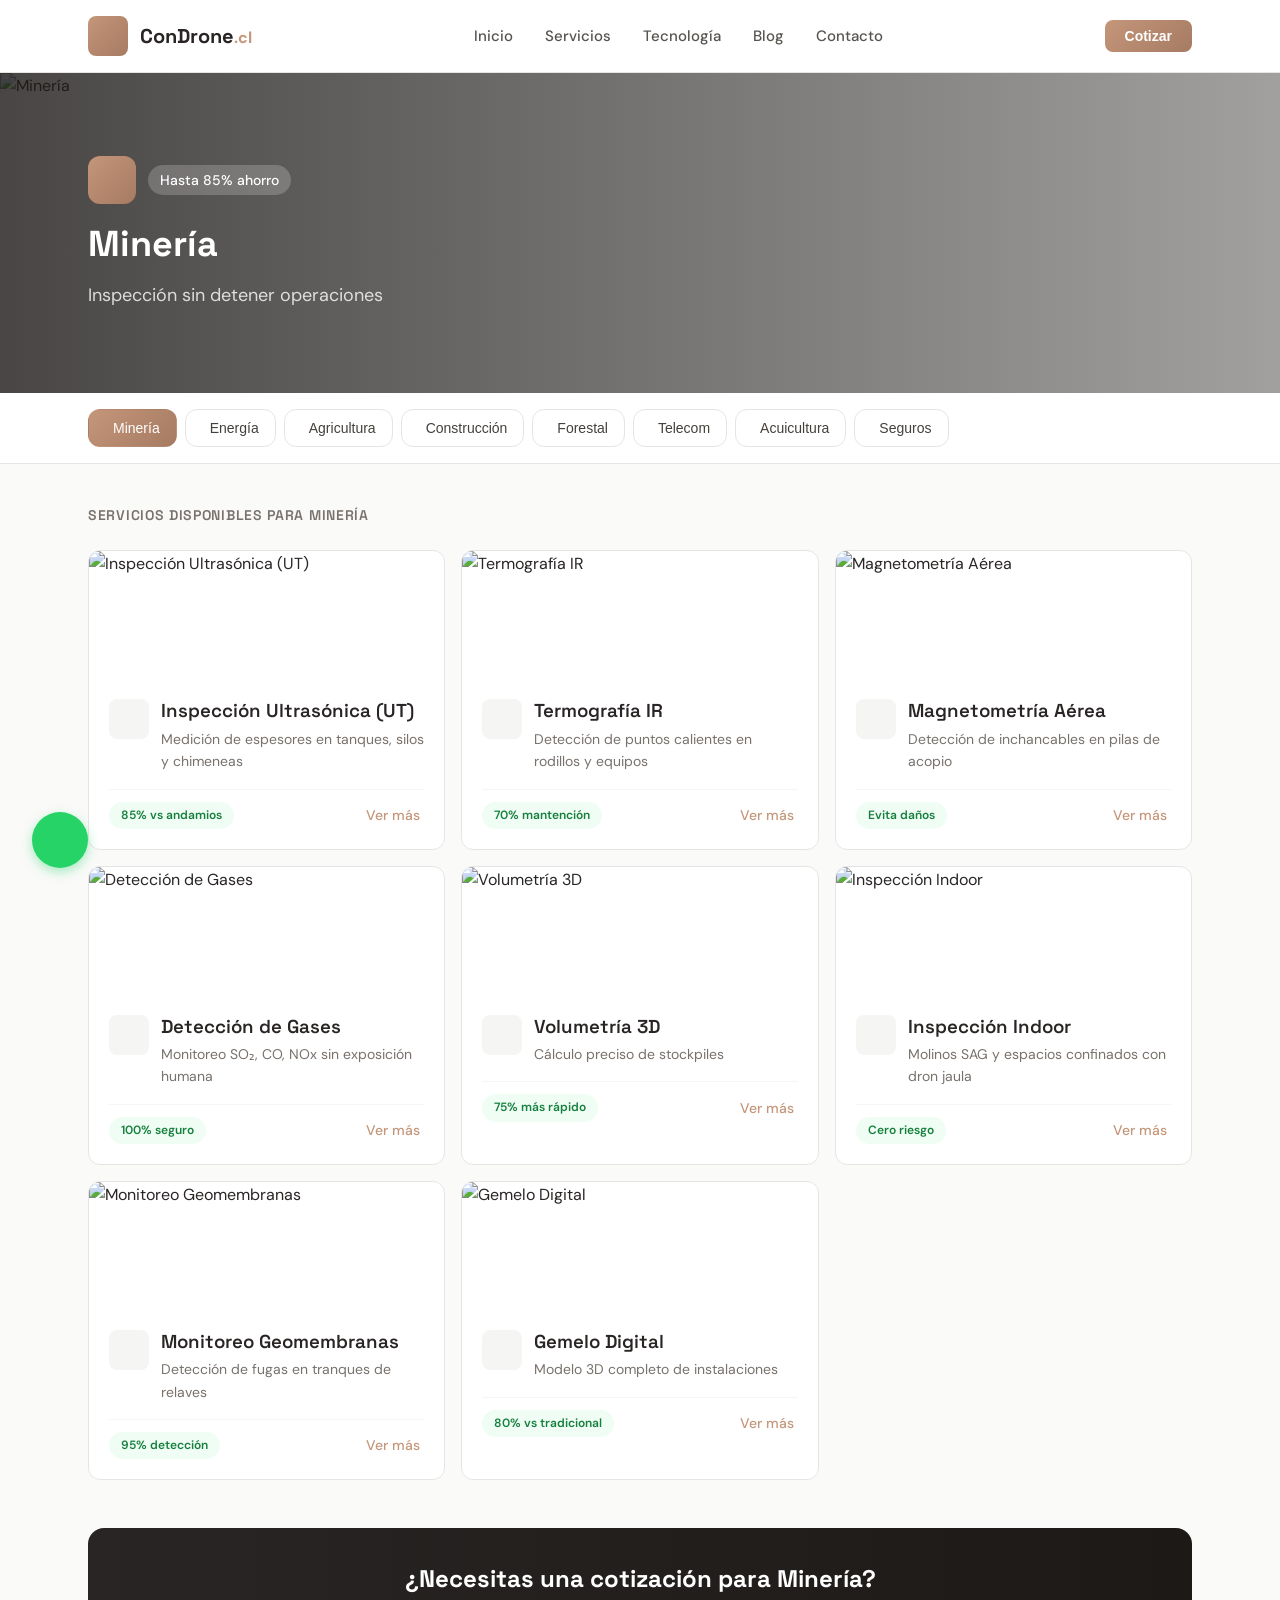
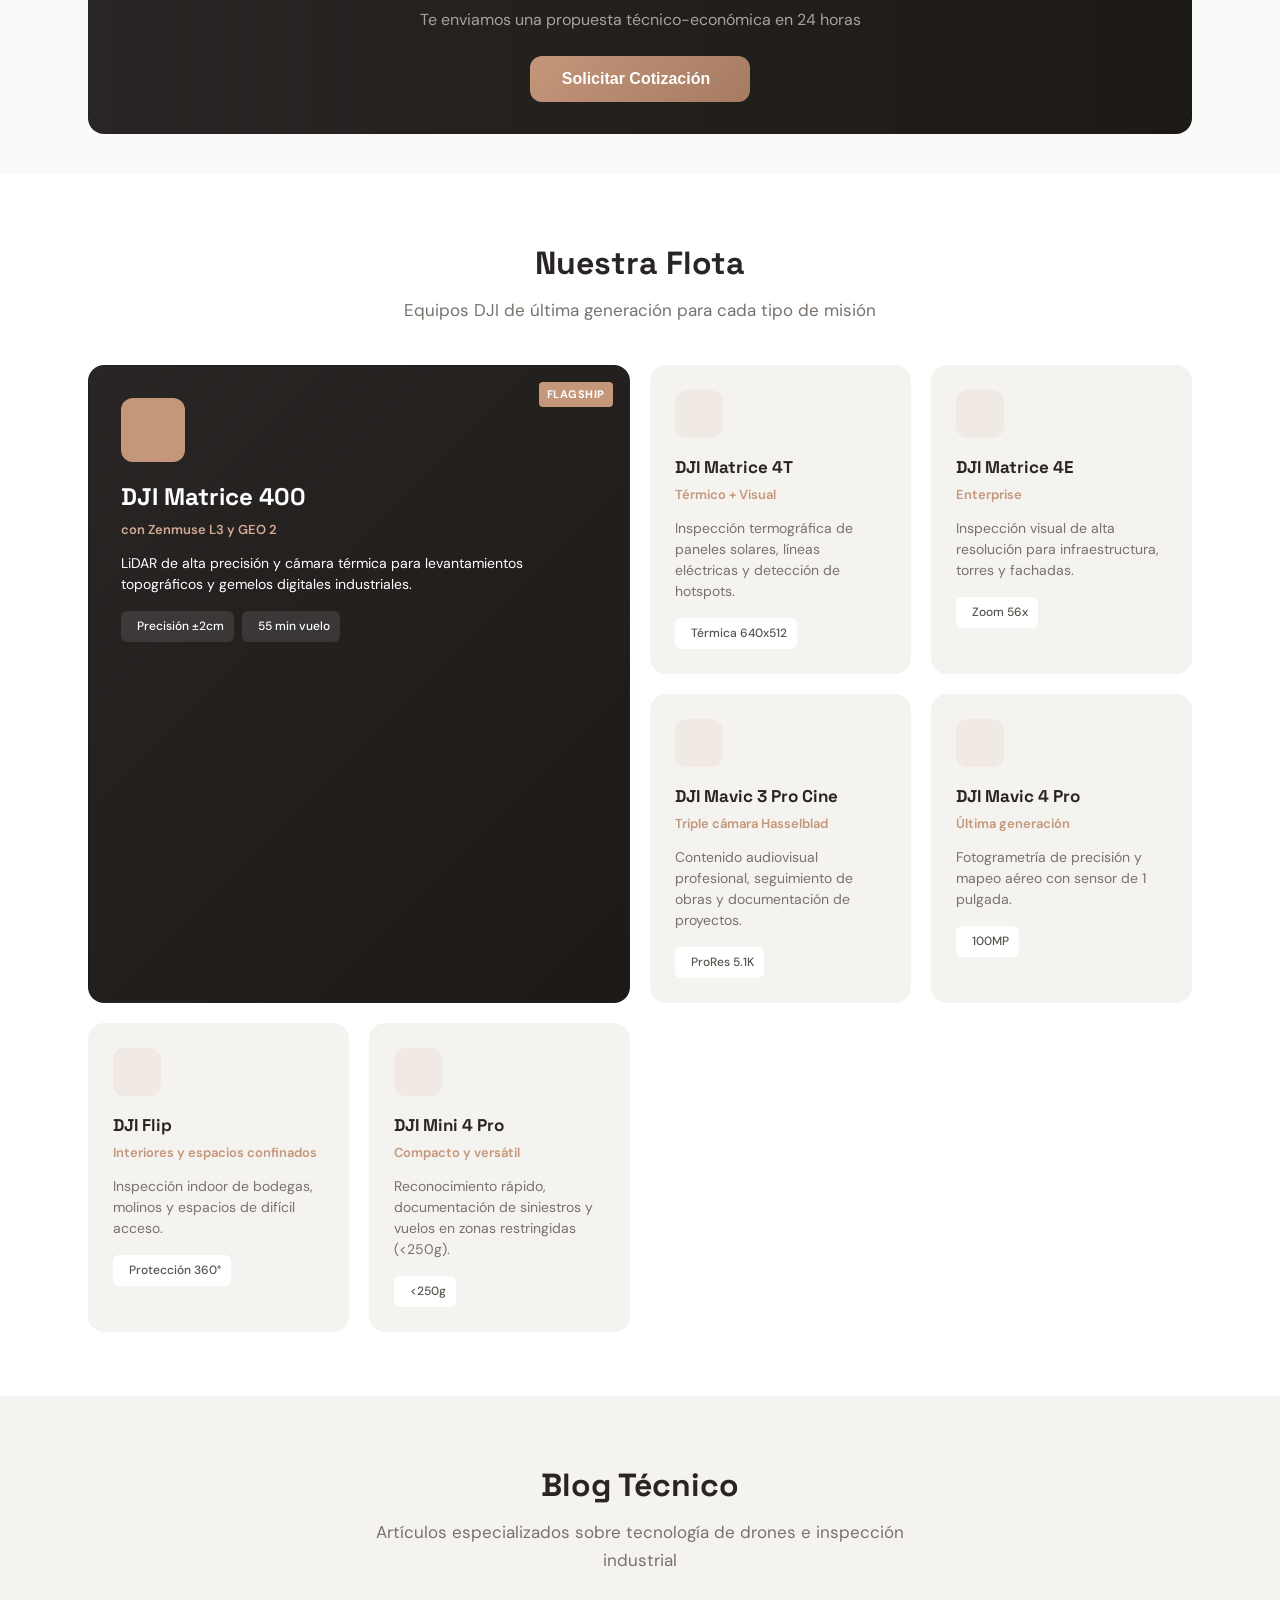
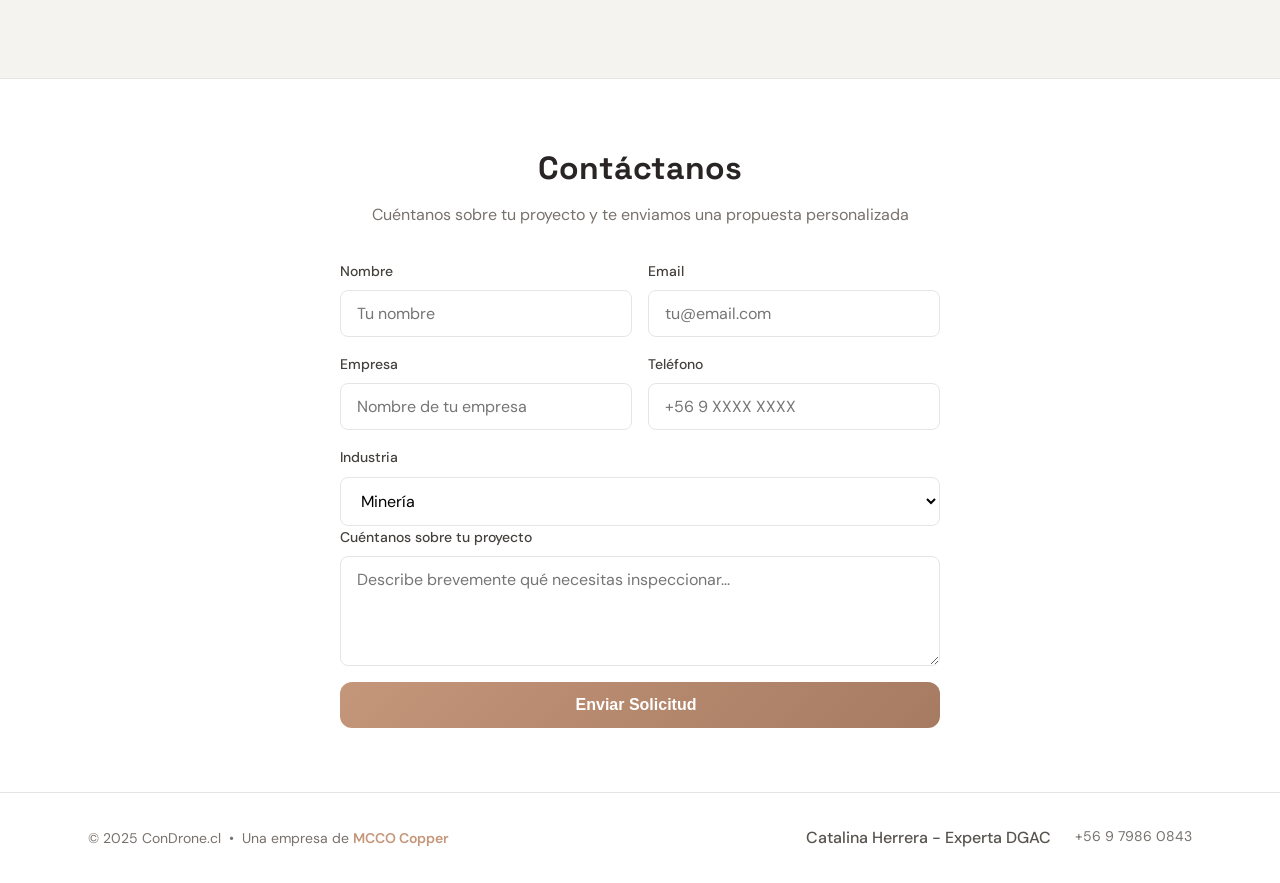
==== index.html @ 0c94d12b "Añadir sección Nuestra Flota y actualizar blogs con tecnologías ConDrone - Nueva sección "Nuestra Fl" ====
<!DOCTYPE html>
<html lang="es">
<head>
    <meta charset="UTF-8">
    <meta name="viewport" content="width=device-width, initial-scale=1.0">
    <title>ConDrone.cl | Servicios de Inspección Aérea con Drones | Chile</title>
    <meta name="description" content="Inspección industrial con drones en Chile. Termografía, LiDAR, ultrasonido y más para minería, energía, agricultura y construcción. MCCO Copper.">
    <meta name="keywords" content="drones industriales Chile, inspección con drones, termografía aérea, LiDAR Chile, inspección minería, ConDrone">
    <meta name="author" content="MCCO Copper - ConDrone.cl">
    
    <!-- Open Graph -->
    <meta property="og:title" content="ConDrone.cl | Inspección Aérea con Drones">
    <meta property="og:description" content="Servicios de inspección industrial con drones en Chile. Termografía, LiDAR, ultrasonido y más.">
    <meta property="og:type" content="website">
    <meta property="og:url" content="https://condrone.cl">
    <meta property="og:locale" content="es_CL">
    
    <!-- Fonts -->
    <link rel="preconnect" href="https://fonts.googleapis.com">
    <link rel="preconnect" href="https://fonts.gstatic.com" crossorigin>
    <link href="https://fonts.googleapis.com/css2?family=DM+Sans:wght@400;500;600;700&family=Space+Grotesk:wght@500;600;700&display=swap" rel="stylesheet">
    
    <!-- Lucide Icons -->
    <script src="https://unpkg.com/lucide@latest"></script>
    
    <link rel="stylesheet" href="styles.css">
</head>
<body>
    <!-- Header -->
    <header class="header">
        <div class="container header-content">
            <div class="logo">
                <div class="logo-icon">
                    <i data-lucide="plane" class="logo-plane"></i>
                </div>
                <div class="logo-text">
                    <span class="logo-name">ConDrone</span><span class="logo-domain">.cl</span>
                </div>
            </div>
            <nav class="nav-desktop" id="navDesktop">
                <a href="#hero" class="nav-link">Inicio</a>
                <a href="#services" class="nav-link">Servicios</a>
                <a href="#tecnologia" class="nav-link">Tecnología</a>
                <a href="#blog" class="nav-link">Blog</a>
                <a href="#contact" class="nav-link">Contacto</a>
            </nav>
            <button class="btn-primary" onclick="scrollToContact()">Cotizar</button>
            <button class="menu-toggle" id="menuToggle" aria-label="Menú">
                <i data-lucide="menu" id="menuIcon"></i>
            </button>
        </div>
        <!-- Mobile Navigation -->
        <nav class="nav-mobile" id="navMobile">
            <a href="#hero" class="nav-link-mobile" onclick="closeMobileMenu()">Inicio</a>
            <a href="#services" class="nav-link-mobile" onclick="closeMobileMenu()">Servicios</a>
            <a href="#tecnologia" class="nav-link-mobile" onclick="closeMobileMenu()">Tecnología</a>
            <a href="#blog" class="nav-link-mobile" onclick="closeMobileMenu()">Blog</a>
            <a href="#contact" class="nav-link-mobile" onclick="closeMobileMenu()">Contacto</a>
        </nav>
    </header>

    <!-- Hero Section -->
    <section class="hero" id="hero">
        <img src="https://images.unsplash.com/photo-1578496479763-c21c718af028?w=800&q=80" alt="Industria" class="hero-image" id="heroImage">
        <div class="hero-overlay"></div>
        <div class="container hero-content">
            <div class="hero-badge-container">
                <div class="hero-icon" id="heroIcon">
                    <i data-lucide="factory"></i>
                </div>
                <span class="hero-savings" id="heroSavings">Hasta 85% ahorro</span>
            </div>
            <h1 class="hero-title font-display" id="heroTitle">Minería</h1>
            <p class="hero-tagline" id="heroTagline">Inspección sin detener operaciones</p>
        </div>
    </section>

    <!-- Industry Selector -->
    <section class="industry-selector">
        <div class="container">
            <div class="industry-buttons" id="industryButtons">
                <!-- Industries will be rendered by JavaScript -->
            </div>
        </div>
    </section>

    <!-- Services Grid -->
    <section class="services-section" id="services">
        <div class="container">
            <h2 class="services-title font-display" id="servicesTitle">
                Servicios disponibles para Minería
            </h2>
            
            <div class="services-grid" id="servicesGrid">
                <!-- Services will be rendered by JavaScript -->
            </div>

            <!-- CTA -->
            <div class="cta-box" id="ctaBox">
                <h3 class="cta-title font-display">
                    ¿Necesitas una cotización para <span id="ctaIndustry">Minería</span>?
                </h3>
                <p class="cta-description">
                    Te enviamos una propuesta técnico-económica en 24 horas
                </p>
                <button class="btn-primary btn-large" onclick="scrollToContact()">
                    Solicitar Cotización <i data-lucide="arrow-right"></i>
                </button>
            </div>
        </div>
    </section>

    <!-- Technology Fleet Section -->
    <section class="tech-section" id="tecnologia">
        <div class="container">
            <div class="section-header">
                <h2 class="section-title font-display">Nuestra Flota</h2>
                <p class="section-subtitle">Equipos DJI de última generación para cada tipo de misión</p>
            </div>
            <div class="tech-grid">
                <!-- Matrice 400 -->
                <div class="tech-card tech-card-featured">
                    <div class="tech-card-badge">Flagship</div>
                    <div class="tech-card-icon">
                        <i data-lucide="radar"></i>
                    </div>
                    <h3 class="tech-card-title font-display">DJI Matrice 400</h3>
                    <p class="tech-card-subtitle">con Zenmuse L3 y GEO 2</p>
                    <p class="tech-card-desc">LiDAR de alta precisión y cámara térmica para levantamientos topográficos y gemelos digitales industriales.</p>
                    <div class="tech-card-specs">
                        <span><i data-lucide="target"></i> Precisión ±2cm</span>
                        <span><i data-lucide="clock"></i> 55 min vuelo</span>
                    </div>
                </div>

                <!-- Matrice 4T -->
                <div class="tech-card">
                    <div class="tech-card-icon">
                        <i data-lucide="thermometer"></i>
                    </div>
                    <h3 class="tech-card-title font-display">DJI Matrice 4T</h3>
                    <p class="tech-card-subtitle">Térmico + Visual</p>
                    <p class="tech-card-desc">Inspección termográfica de paneles solares, líneas eléctricas y detección de hotspots.</p>
                    <div class="tech-card-specs">
                        <span><i data-lucide="flame"></i> Térmica 640x512</span>
                    </div>
                </div>

                <!-- Matrice 4E -->
                <div class="tech-card">
                    <div class="tech-card-icon">
                        <i data-lucide="scan"></i>
                    </div>
                    <h3 class="tech-card-title font-display">DJI Matrice 4E</h3>
                    <p class="tech-card-subtitle">Enterprise</p>
                    <p class="tech-card-desc">Inspección visual de alta resolución para infraestructura, torres y fachadas.</p>
                    <div class="tech-card-specs">
                        <span><i data-lucide="zoom-in"></i> Zoom 56x</span>
                    </div>
                </div>

                <!-- Mavic 3 Pro Cine -->
                <div class="tech-card">
                    <div class="tech-card-icon">
                        <i data-lucide="video"></i>
                    </div>
                    <h3 class="tech-card-title font-display">DJI Mavic 3 Pro Cine</h3>
                    <p class="tech-card-subtitle">Triple cámara Hasselblad</p>
                    <p class="tech-card-desc">Contenido audiovisual profesional, seguimiento de obras y documentación de proyectos.</p>
                    <div class="tech-card-specs">
                        <span><i data-lucide="film"></i> ProRes 5.1K</span>
                    </div>
                </div>

                <!-- Mavic 4 Pro -->
                <div class="tech-card">
                    <div class="tech-card-icon">
                        <i data-lucide="camera"></i>
                    </div>
                    <h3 class="tech-card-title font-display">DJI Mavic 4 Pro</h3>
                    <p class="tech-card-subtitle">Última generación</p>
                    <p class="tech-card-desc">Fotogrametría de precisión y mapeo aéreo con sensor de 1 pulgada.</p>
                    <div class="tech-card-specs">
                        <span><i data-lucide="image"></i> 100MP</span>
                    </div>
                </div>

                <!-- DJI Flip -->
                <div class="tech-card">
                    <div class="tech-card-icon">
                        <i data-lucide="box"></i>
                    </div>
                    <h3 class="tech-card-title font-display">DJI Flip</h3>
                    <p class="tech-card-subtitle">Interiores y espacios confinados</p>
                    <p class="tech-card-desc">Inspección indoor de bodegas, molinos y espacios de difícil acceso.</p>
                    <div class="tech-card-specs">
                        <span><i data-lucide="shield"></i> Protección 360°</span>
                    </div>
                </div>

                <!-- Mini 4 Pro -->
                <div class="tech-card">
                    <div class="tech-card-icon">
                        <i data-lucide="feather"></i>
                    </div>
                    <h3 class="tech-card-title font-display">DJI Mini 4 Pro</h3>
                    <p class="tech-card-subtitle">Compacto y versátil</p>
                    <p class="tech-card-desc">Reconocimiento rápido, documentación de siniestros y vuelos en zonas restringidas (&lt;250g).</p>
                    <div class="tech-card-specs">
                        <span><i data-lucide="wind"></i> &lt;250g</span>
                    </div>
                </div>
            </div>
        </div>
    </section>

    <!-- Blog Section -->
    <section class="blog-section" id="blog">
        <div class="container">
            <div class="section-header">
                <h2 class="section-title font-display">Blog Técnico</h2>
                <p class="section-subtitle">Artículos especializados sobre tecnología de drones e inspección industrial</p>
            </div>
            <div class="blog-grid" id="blogGrid">
                <!-- Blog posts will be rendered by JavaScript -->
            </div>
        </div>
    </section>

    <!-- Contact Section -->
    <section class="contact-section" id="contact">
        <div class="container">
            <h2 class="contact-title font-display">Contáctanos</h2>
            <p class="contact-description">Cuéntanos sobre tu proyecto y te enviamos una propuesta personalizada</p>
            
            <form class="contact-form" id="contactForm">
                <div class="form-row">
                    <div class="form-group">
                        <label for="name">Nombre</label>
                        <input type="text" id="name" name="name" required placeholder="Tu nombre">
                    </div>
                    <div class="form-group">
                        <label for="email">Email</label>
                        <input type="email" id="email" name="email" required placeholder="tu@email.com">
                    </div>
                </div>
                <div class="form-row">
                    <div class="form-group">
                        <label for="company">Empresa</label>
                        <input type="text" id="company" name="company" placeholder="Nombre de tu empresa">
                    </div>
                    <div class="form-group">
                        <label for="phone">Teléfono</label>
                        <input type="tel" id="phone" name="phone" placeholder="+56 9 XXXX XXXX">
                    </div>
                </div>
                <div class="form-group full-width">
                    <label for="industry">Industria</label>
                    <select id="industry" name="industry">
                        <option value="">Selecciona una industria</option>
                        <option value="mineria">Minería</option>
                        <option value="energia">Energía</option>
                        <option value="agricultura">Agricultura</option>
                        <option value="construccion">Construcción</option>
                        <option value="forestal">Forestal</option>
                        <option value="telecom">Telecom</option>
                        <option value="acuicultura">Acuicultura</option>
                        <option value="seguros">Seguros</option>
                    </select>
                </div>
                <div class="form-group full-width">
                    <label for="message">Cuéntanos sobre tu proyecto</label>
                    <textarea id="message" name="message" rows="4" placeholder="Describe brevemente qué necesitas inspeccionar..."></textarea>
                </div>
                <button type="submit" class="btn-primary btn-large btn-full">
                    Enviar Solicitud <i data-lucide="send"></i>
                </button>
            </form>
        </div>
    </section>

    <!-- Footer -->
    <footer class="footer">
        <div class="container footer-content">
            <div class="footer-left">
                <span>© 2025 ConDrone.cl</span>
                <span class="footer-separator">•</span>
                <span>Una empresa de <span class="text-salmon font-semibold">MCCO Copper</span></span>
            </div>
            <div class="footer-right">
                <span class="footer-contact-name">Catalina Herrera - Experta DGAC</span>
                <a href="https://wa.me/56979860843">+56 9 7986 0843</a>
            </div>
        </div>
    </footer>

    <!-- Service Detail Modal -->
    <div class="modal-overlay" id="serviceModal">
        <div class="modal-content">
            <div class="modal-header">
                <img src="" alt="" class="modal-image" id="modalImage">
                <div class="modal-gradient"></div>
                <button class="modal-close" onclick="closeModal()">
                    <i data-lucide="x"></i>
                </button>
                <div class="modal-header-content">
                    <div class="modal-header-icon" id="modalIcon">
                        <i data-lucide="radio"></i>
                    </div>
                    <div class="modal-header-text">
                        <h3 class="modal-title font-display" id="modalTitle">Servicio</h3>
                        <p class="modal-description" id="modalDesc">Descripción</p>
                    </div>
                </div>
            </div>
            
            <div class="modal-body">
                <!-- Sensor -->
                <div class="sensor-box">
                    <div class="sensor-icon">
                        <i data-lucide="cpu"></i>
                    </div>
                    <div class="sensor-info">
                        <p class="sensor-label">Tecnología utilizada</p>
                        <p class="sensor-value" id="modalSensor">Sensor info</p>
                    </div>
                </div>

                <!-- Cases -->
                <div class="modal-section">
                    <h4 class="modal-section-title font-display">Casos de uso</h4>
                    <div class="cases-grid" id="modalCases">
                        <!-- Cases will be rendered by JavaScript -->
                    </div>
                </div>

                <!-- Benefits -->
                <div class="modal-section">
                    <h4 class="modal-section-title font-display">Beneficios</h4>
                    <div class="benefits-list" id="modalBenefits">
                        <!-- Benefits will be rendered by JavaScript -->
                    </div>
                </div>

                <!-- Savings -->
                <div class="savings-box">
                    <div class="savings-icon">
                        <i data-lucide="trending-up"></i>
                    </div>
                    <div class="savings-info">
                        <p class="savings-label">Ahorro estimado</p>
                        <p class="savings-value" id="modalSavingsDetail">Savings detail</p>
                    </div>
                </div>

                <!-- CTA -->
                <button class="btn-primary btn-full btn-large" onclick="closeModal(); scrollToContact();">
                    Cotizar este servicio <i data-lucide="arrow-right"></i>
                </button>
            </div>
        </div>
    </div>

    <!-- Scroll to Top Button -->
    <button class="scroll-top" id="scrollTop" aria-label="Volver arriba">
        <i data-lucide="chevron-up"></i>
    </button>

    <!-- WhatsApp Float Button -->
    <a href="https://wa.me/56979860843?text=Hola,%20necesito%20información%20sobre%20servicios%20de%20drones" class="whatsapp-float" target="_blank" aria-label="Contactar por WhatsApp">
        <i data-lucide="message-circle"></i>
        <span class="whatsapp-tooltip">¿Necesitas ayuda?</span>
    </a>

    <!-- Loading Overlay -->
    <div class="loading-overlay" id="loadingOverlay">
        <div class="loading-spinner"></div>
    </div>

    <script src="app.js"></script>
</body>
</html>
---- styles.css ----
/* ===================================
   ConDrone.cl - Styles
   MCCO Copper Corporate Colors
   =================================== */

:root {
    /* Brand Colors */
    --salmon: #C4967A;
    --salmon-light: #D4AA92;
    --salmon-dark: #A67B62;
    --copper: #B87333;
    --copper-dark: #8B5A2B;
    
    /* Neutral Colors */
    --gray-warm: #8B8680;
    --gray-pale: #F5F3F0;
    --white-pale: #FDFCFB;
    --stone-50: #fafaf9;
    --stone-100: #f5f5f4;
    --stone-200: #e7e5e4;
    --stone-400: #a8a29e;
    --stone-500: #78716c;
    --stone-600: #57534e;
    --stone-700: #44403c;
    --stone-800: #292524;
    --stone-900: #1c1917;
    
    /* Functional Colors */
    --green-50: #f0fdf4;
    --green-100: #dcfce7;
    --green-200: #bbf7d0;
    --green-500: #22c55e;
    --green-600: #16a34a;
    --green-700: #15803d;
    
    /* Shadows */
    --shadow-sm: 0 1px 2px 0 rgb(0 0 0 / 0.05);
    --shadow: 0 1px 3px 0 rgb(0 0 0 / 0.1), 0 1px 2px -1px rgb(0 0 0 / 0.1);
    --shadow-md: 0 4px 6px -1px rgb(0 0 0 / 0.1), 0 2px 4px -2px rgb(0 0 0 / 0.1);
    --shadow-lg: 0 10px 15px -3px rgb(0 0 0 / 0.1), 0 4px 6px -4px rgb(0 0 0 / 0.1);
    --shadow-salmon: 0 12px 24px -8px rgba(196, 150, 122, 0.25);
    
    /* Transitions */
    --transition: all 0.3s ease;
}

/* Reset & Base */
*, *::before, *::after {
    box-sizing: border-box;
    margin: 0;
    padding: 0;
}

html {
    scroll-behavior: smooth;
}

body {
    font-family: 'DM Sans', sans-serif;
    background-color: var(--stone-50);
    color: var(--stone-800);
    line-height: 1.6;
    -webkit-font-smoothing: antialiased;
}

.font-display {
    font-family: 'Space Grotesk', sans-serif;
}

.container {
    max-width: 1152px;
    margin: 0 auto;
    padding: 0 1.5rem;
}

/* ===================================
   Header
   =================================== */
.header {
    background: white;
    border-bottom: 1px solid var(--stone-200);
    position: sticky;
    top: 0;
    z-index: 40;
}

.header-content {
    display: flex;
    align-items: center;
    justify-content: space-between;
    padding: 1rem 1.5rem;
    gap: 1rem;
}

/* Navigation Desktop */
.nav-desktop {
    display: none;
    align-items: center;
    gap: 2rem;
}

@media (min-width: 768px) {
    .nav-desktop {
        display: flex;
    }
}

.nav-link {
    color: var(--stone-600);
    text-decoration: none;
    font-weight: 500;
    font-size: 0.9375rem;
    transition: color 0.2s ease;
    position: relative;
}

.nav-link::after {
    content: '';
    position: absolute;
    bottom: -4px;
    left: 0;
    width: 0;
    height: 2px;
    background: var(--salmon);
    transition: width 0.3s ease;
}

.nav-link:hover {
    color: var(--salmon);
}

.nav-link:hover::after {
    width: 100%;
}

/* Menu Toggle */
.menu-toggle {
    display: flex;
    align-items: center;
    justify-content: center;
    width: 2.5rem;
    height: 2.5rem;
    border: none;
    background: transparent;
    cursor: pointer;
    color: var(--stone-700);
}

.menu-toggle svg {
    width: 1.5rem;
    height: 1.5rem;
}

@media (min-width: 768px) {
    .menu-toggle {
        display: none;
    }
}

/* Mobile Navigation */
.nav-mobile {
    display: none;
    flex-direction: column;
    background: white;
    border-top: 1px solid var(--stone-200);
    padding: 1rem 1.5rem;
}

.nav-mobile.active {
    display: flex;
}

.nav-link-mobile {
    color: var(--stone-700);
    text-decoration: none;
    font-weight: 500;
    padding: 0.75rem 0;
    border-bottom: 1px solid var(--stone-100);
    transition: color 0.2s ease;
}

.nav-link-mobile:last-child {
    border-bottom: none;
}

.nav-link-mobile:hover {
    color: var(--salmon);
}

@media (min-width: 768px) {
    .nav-mobile {
        display: none !important;
    }
}

/* Hide CTA on mobile */
@media (max-width: 767px) {
    .header-content .btn-primary {
        display: none;
    }
}

.logo {
    display: flex;
    align-items: center;
    gap: 0.75rem;
}

.logo-icon {
    width: 2.5rem;
    height: 2.5rem;
    background: linear-gradient(135deg, var(--salmon) 0%, var(--salmon-dark) 100%);
    border-radius: 0.5rem;
    display: flex;
    align-items: center;
    justify-content: center;
}

.logo-plane {
    width: 1.25rem;
    height: 1.25rem;
    color: white;
    transform: rotate(-45deg);
}

.logo-name {
    font-family: 'Space Grotesk', sans-serif;
    font-weight: 700;
    font-size: 1.25rem;
    color: var(--stone-800);
}

.logo-domain {
    color: var(--salmon);
    font-weight: 700;
}

/* ===================================
   Buttons
   =================================== */
.btn-primary {
    background: linear-gradient(135deg, var(--salmon) 0%, var(--salmon-dark) 100%);
    color: white;
    border: none;
    padding: 0.5rem 1.25rem;
    border-radius: 0.5rem;
    font-weight: 600;
    font-size: 0.875rem;
    cursor: pointer;
    transition: var(--transition);
    display: inline-flex;
    align-items: center;
    gap: 0.5rem;
}

.btn-primary:hover {
    background: linear-gradient(135deg, var(--salmon-dark) 0%, var(--copper-dark) 100%);
    transform: translateY(-1px);
}

.btn-primary svg {
    width: 1.25rem;
    height: 1.25rem;
}

.btn-large {
    padding: 0.875rem 2rem;
    font-size: 1rem;
    border-radius: 0.75rem;
}

.btn-full {
    width: 100%;
    justify-content: center;
}

/* ===================================
   Hero Section
   =================================== */
.hero {
    position: relative;
    height: 16rem;
    overflow: hidden;
}

@media (min-width: 768px) {
    .hero {
        height: 20rem;
    }
}

.hero-image {
    position: absolute;
    inset: 0;
    width: 100%;
    height: 100%;
    object-fit: cover;
    transition: all 0.5s ease;
}

.hero-overlay {
    position: absolute;
    inset: 0;
    background: linear-gradient(to right, rgba(28, 25, 23, 0.8), rgba(28, 25, 23, 0.4));
}

.hero-content {
    position: relative;
    height: 100%;
    display: flex;
    flex-direction: column;
    justify-content: center;
}

.hero-badge-container {
    display: flex;
    align-items: center;
    gap: 0.75rem;
    margin-bottom: 0.75rem;
}

.hero-icon {
    width: 3rem;
    height: 3rem;
    background: linear-gradient(135deg, var(--salmon) 0%, var(--salmon-dark) 100%);
    border-radius: 0.75rem;
    display: flex;
    align-items: center;
    justify-content: center;
    color: white;
}

.hero-icon svg {
    width: 1.5rem;
    height: 1.5rem;
}

.hero-savings {
    background: rgba(255, 255, 255, 0.2);
    color: white;
    font-size: 0.875rem;
    font-weight: 500;
    padding: 0.25rem 0.75rem;
    border-radius: 9999px;
    backdrop-filter: blur(8px);
}

.hero-title {
    font-size: 1.875rem;
    font-weight: 700;
    color: white;
    margin-bottom: 0.5rem;
}

@media (min-width: 768px) {
    .hero-title {
        font-size: 2.25rem;
    }
}

.hero-tagline {
    color: rgba(255, 255, 255, 0.8);
    font-size: 1.125rem;
}

/* ===================================
   Industry Selector
   =================================== */
.industry-selector {
    background: white;
    border-bottom: 1px solid var(--stone-200);
    position: sticky;
    top: 4rem;
    z-index: 30;
}

.industry-buttons {
    display: flex;
    gap: 0.5rem;
    overflow-x: auto;
    padding: 1rem 0;
    scrollbar-width: none;
    -ms-overflow-style: none;
}

.industry-buttons::-webkit-scrollbar {
    display: none;
}

.industry-btn {
    display: flex;
    align-items: center;
    gap: 0.5rem;
    padding: 0.625rem 1rem;
    border-radius: 0.75rem;
    font-weight: 500;
    font-size: 0.875rem;
    border: 1px solid var(--stone-200);
    background: transparent;
    color: var(--stone-700);
    cursor: pointer;
    white-space: nowrap;
    flex-shrink: 0;
    transition: var(--transition);
}

.industry-btn:hover {
    background: var(--gray-pale);
}

.industry-btn.active {
    background: linear-gradient(135deg, var(--salmon) 0%, var(--salmon-dark) 100%);
    color: white;
    border-color: transparent;
}

.industry-btn svg {
    width: 1.25rem;
    height: 1.25rem;
}

/* ===================================
   Services Section
   =================================== */
.services-section {
    padding: 2.5rem 0;
}

.services-title {
    font-size: 0.875rem;
    font-weight: 600;
    color: var(--stone-500);
    text-transform: uppercase;
    letter-spacing: 0.05em;
    margin-bottom: 1.5rem;
}

.services-grid {
    display: grid;
    gap: 1rem;
}

@media (min-width: 768px) {
    .services-grid {
        grid-template-columns: repeat(2, 1fr);
    }
}

@media (min-width: 1024px) {
    .services-grid {
        grid-template-columns: repeat(3, 1fr);
    }
}

/* ===================================
   Service Card
   =================================== */
.service-card {
    background: white;
    border-radius: 0.75rem;
    border: 1px solid var(--stone-200);
    overflow: hidden;
    cursor: pointer;
    transition: var(--transition);
}

.service-card:hover {
    transform: translateY(-4px);
    box-shadow: var(--shadow-salmon);
    border-color: var(--salmon);
}

.service-card-image {
    height: 8rem;
    overflow: hidden;
}

.service-card-image img {
    width: 100%;
    height: 100%;
    object-fit: cover;
    transition: transform 0.3s ease;
}

.service-card:hover .service-card-image img {
    transform: scale(1.05);
}

.service-card-content {
    padding: 1.25rem;
}

.service-card-header {
    display: flex;
    align-items: flex-start;
    gap: 0.75rem;
    margin-bottom: 0.5rem;
}

.service-card-icon {
    width: 2.5rem;
    height: 2.5rem;
    background: var(--stone-100);
    border-radius: 0.5rem;
    display: flex;
    align-items: center;
    justify-content: center;
    color: var(--salmon);
    flex-shrink: 0;
}

.service-card-icon svg {
    width: 1.25rem;
    height: 1.25rem;
}

.service-card-title {
    font-weight: 600;
    color: var(--stone-800);
    line-height: 1.3;
}

.service-card-desc {
    color: var(--stone-500);
    font-size: 0.875rem;
    margin-top: 0.25rem;
}

.service-card-footer {
    display: flex;
    align-items: center;
    justify-content: space-between;
    margin-top: 1rem;
    padding-top: 0.75rem;
    border-top: 1px solid var(--stone-100);
}

.service-saving-badge {
    background: var(--green-50);
    color: var(--green-700);
    font-size: 0.75rem;
    font-weight: 600;
    padding: 0.25rem 0.75rem;
    border-radius: 9999px;
}

.service-card-link {
    color: var(--salmon);
    font-size: 0.875rem;
    font-weight: 500;
    display: flex;
    align-items: center;
    gap: 0.25rem;
}

.service-card-link svg {
    width: 1rem;
    height: 1rem;
}

/* ===================================
   CTA Box
   =================================== */
.cta-box {
    margin-top: 3rem;
    background: linear-gradient(to right, var(--stone-800), var(--stone-900));
    border-radius: 1rem;
    padding: 2rem;
    text-align: center;
}

.cta-title {
    font-size: 1.5rem;
    font-weight: 700;
    color: white;
    margin-bottom: 0.5rem;
}

.cta-description {
    color: var(--stone-400);
    margin-bottom: 1.5rem;
}

/* ===================================
   Contact Section
   =================================== */
.contact-section {
    background: white;
    padding: 4rem 0;
    border-top: 1px solid var(--stone-200);
}

.contact-title {
    font-size: 2rem;
    font-weight: 700;
    color: var(--stone-800);
    text-align: center;
    margin-bottom: 0.5rem;
}

.contact-description {
    color: var(--stone-500);
    text-align: center;
    margin-bottom: 2rem;
}

.contact-form {
    max-width: 600px;
    margin: 0 auto;
}

.form-row {
    display: grid;
    gap: 1rem;
    margin-bottom: 1rem;
}

@media (min-width: 640px) {
    .form-row {
        grid-template-columns: repeat(2, 1fr);
    }
}

.form-group {
    display: flex;
    flex-direction: column;
    gap: 0.5rem;
}

.form-group.full-width {
    grid-column: 1 / -1;
}

.form-group label {
    font-weight: 500;
    font-size: 0.875rem;
    color: var(--stone-700);
}

.form-group input,
.form-group select,
.form-group textarea {
    padding: 0.75rem 1rem;
    border: 1px solid var(--stone-200);
    border-radius: 0.5rem;
    font-family: inherit;
    font-size: 1rem;
    transition: var(--transition);
    background: white;
}

.form-group input:focus,
.form-group select:focus,
.form-group textarea:focus {
    outline: none;
    border-color: var(--salmon);
    box-shadow: 0 0 0 3px rgba(196, 150, 122, 0.1);
}

.form-group textarea {
    resize: vertical;
    min-height: 100px;
}

.contact-form .btn-primary {
    margin-top: 1rem;
}

/* ===================================
   Footer
   =================================== */
.footer {
    background: white;
    border-top: 1px solid var(--stone-200);
    padding: 2rem 0;
}

.footer-content {
    display: flex;
    flex-direction: column;
    align-items: center;
    gap: 1rem;
}

@media (min-width: 768px) {
    .footer-content {
        flex-direction: row;
        justify-content: space-between;
    }
}

.footer-left {
    display: flex;
    align-items: center;
    gap: 0.5rem;
    color: var(--stone-500);
    font-size: 0.875rem;
    flex-wrap: wrap;
    justify-content: center;
}

.footer-separator {
    color: var(--stone-300);
}

.footer-right {
    display: flex;
    gap: 1.5rem;
}

.footer-right a {
    color: var(--stone-500);
    font-size: 0.875rem;
    text-decoration: none;
    transition: color 0.2s ease;
}

.footer-right a:hover {
    color: var(--salmon);
}

.text-salmon {
    color: var(--salmon);
}

.font-semibold {
    font-weight: 600;
}

/* ===================================
   Modal
   =================================== */
.modal-overlay {
    position: fixed;
    inset: 0;
    background: rgba(0, 0, 0, 0.6);
    z-index: 50;
    display: flex;
    align-items: center;
    justify-content: center;
    padding: 1rem;
    opacity: 0;
    visibility: hidden;
    transition: opacity 0.2s ease, visibility 0.2s ease;
}

.modal-overlay.active {
    opacity: 1;
    visibility: visible;
}

.modal-content {
    background: white;
    border-radius: 1rem;
    max-width: 42rem;
    width: 100%;
    max-height: 90vh;
    overflow-y: auto;
    transform: translateY(20px);
    transition: transform 0.3s ease;
}

.modal-overlay.active .modal-content {
    transform: translateY(0);
}

.modal-header {
    position: relative;
    height: 12rem;
}

@media (min-width: 768px) {
    .modal-header {
        height: 14rem;
    }
}

.modal-image {
    width: 100%;
    height: 100%;
    object-fit: cover;
}

.modal-gradient {
    position: absolute;
    inset: 0;
    background: linear-gradient(to top, rgba(0, 0, 0, 0.6), transparent);
}

.modal-close {
    position: absolute;
    top: 1rem;
    right: 1rem;
    width: 2.5rem;
    height: 2.5rem;
    background: rgba(255, 255, 255, 0.2);
    backdrop-filter: blur(8px);
    border: none;
    border-radius: 50%;
    display: flex;
    align-items: center;
    justify-content: center;
    color: white;
    cursor: pointer;
    transition: background 0.2s ease;
}

.modal-close:hover {
    background: rgba(255, 255, 255, 0.3);
}

.modal-close svg {
    width: 1.25rem;
    height: 1.25rem;
}

.modal-header-content {
    position: absolute;
    bottom: 1rem;
    left: 1.5rem;
    right: 1.5rem;
    display: flex;
    align-items: center;
    gap: 0.75rem;
}

.modal-header-icon {
    width: 3rem;
    height: 3rem;
    background: linear-gradient(135deg, var(--salmon) 0%, var(--salmon-dark) 100%);
    border-radius: 0.75rem;
    display: flex;
    align-items: center;
    justify-content: center;
    color: white;
}

.modal-header-icon svg {
    width: 1.25rem;
    height: 1.25rem;
}

.modal-title {
    font-size: 1.25rem;
    font-weight: 700;
    color: white;
}

.modal-description {
    color: rgba(255, 255, 255, 0.8);
    font-size: 0.875rem;
}

/* Modal Body */
.modal-body {
    padding: 1.5rem;
    display: flex;
    flex-direction: column;
    gap: 1.5rem;
}

.sensor-box {
    background: var(--stone-50);
    border-radius: 0.75rem;
    padding: 1rem;
    display: flex;
    align-items: center;
    gap: 0.75rem;
}

.sensor-icon {
    width: 2.5rem;
    height: 2.5rem;
    background: rgba(196, 150, 122, 0.1);
    border-radius: 0.5rem;
    display: flex;
    align-items: center;
    justify-content: center;
}

.sensor-icon svg {
    width: 1.25rem;
    height: 1.25rem;
    color: var(--salmon);
}

.sensor-label {
    font-size: 0.75rem;
    color: var(--stone-500);
    text-transform: uppercase;
    letter-spacing: 0.05em;
    font-weight: 500;
}

.sensor-value {
    color: var(--stone-800);
    font-weight: 600;
}

.modal-section-title {
    font-weight: 600;
    color: var(--stone-800);
    margin-bottom: 0.75rem;
}

.cases-grid {
    display: grid;
    grid-template-columns: repeat(2, 1fr);
    gap: 0.5rem;
}

.case-item {
    display: flex;
    align-items: center;
    gap: 0.5rem;
    font-size: 0.875rem;
    color: var(--stone-600);
}

.case-dot {
    width: 0.375rem;
    height: 0.375rem;
    background: var(--salmon);
    border-radius: 50%;
    flex-shrink: 0;
}

.benefits-list {
    display: flex;
    flex-direction: column;
    gap: 0.5rem;
}

.benefit-item {
    display: flex;
    align-items: center;
    gap: 0.75rem;
    font-size: 0.875rem;
    color: var(--stone-600);
}

.benefit-item svg {
    width: 1.25rem;
    height: 1.25rem;
    color: var(--green-500);
    flex-shrink: 0;
}

.savings-box {
    background: var(--green-50);
    border: 1px solid var(--green-200);
    border-radius: 0.75rem;
    padding: 1rem;
    display: flex;
    align-items: flex-start;
    gap: 0.75rem;
}

.savings-icon {
    width: 2.5rem;
    height: 2.5rem;
    background: var(--green-100);
    border-radius: 0.5rem;
    display: flex;
    align-items: center;
    justify-content: center;
    flex-shrink: 0;
}

.savings-icon svg {
    width: 1.25rem;
    height: 1.25rem;
    color: var(--green-600);
}

.savings-label {
    font-size: 0.75rem;
    color: var(--green-700);
    text-transform: uppercase;
    letter-spacing: 0.05em;
    font-weight: 500;
    margin-bottom: 0.25rem;
}

.savings-value {
    color: var(--stone-700);
    font-size: 0.875rem;
}

/* ===================================
   Animations
   =================================== */
@keyframes fadeIn {
    from { opacity: 0; }
    to { opacity: 1; }
}

@keyframes slideUp {
    from { 
        opacity: 0; 
        transform: translateY(20px); 
    }
    to { 
        opacity: 1; 
        transform: translateY(0); 
    }
}

/* Scroll animations */
.service-card {
    animation: slideUp 0.5s ease forwards;
    opacity: 0;
}

.service-card:nth-child(1) { animation-delay: 0.1s; }
.service-card:nth-child(2) { animation-delay: 0.15s; }
.service-card:nth-child(3) { animation-delay: 0.2s; }
.service-card:nth-child(4) { animation-delay: 0.25s; }
.service-card:nth-child(5) { animation-delay: 0.3s; }
.service-card:nth-child(6) { animation-delay: 0.35s; }
.service-card:nth-child(7) { animation-delay: 0.4s; }
.service-card:nth-child(8) { animation-delay: 0.45s; }

/* ===================================
   Section Headers
   =================================== */
.section-header {
    text-align: center;
    margin-bottom: 2.5rem;
}

.section-title {
    font-size: 2rem;
    font-weight: 700;
    color: var(--stone-800);
    margin-bottom: 0.5rem;
}

.section-subtitle {
    color: var(--stone-500);
    font-size: 1.0625rem;
    max-width: 600px;
    margin: 0 auto;
}

/* ===================================
   Blog Section
   =================================== */
.blog-section {
    padding: 4rem 0;
    background: var(--gray-pale);
}

.blog-grid {
    display: grid;
    gap: 1.5rem;
}

@media (min-width: 768px) {
    .blog-grid {
        grid-template-columns: repeat(2, 1fr);
    }
}

@media (min-width: 1024px) {
    .blog-grid {
        grid-template-columns: repeat(3, 1fr);
    }
}

.blog-card {
    background: white;
    border-radius: 0.75rem;
    overflow: hidden;
    border: 1px solid var(--stone-200);
    transition: var(--transition);
    cursor: pointer;
    display: flex;
    flex-direction: column;
}

.blog-card:hover {
    transform: translateY(-4px);
    box-shadow: var(--shadow-salmon);
    border-color: var(--salmon);
}

.blog-card-image {
    height: 10rem;
    overflow: hidden;
    position: relative;
}

.blog-card-image img {
    width: 100%;
    height: 100%;
    object-fit: cover;
    transition: transform 0.3s ease;
}

.blog-card:hover .blog-card-image img {
    transform: scale(1.05);
}

.blog-card-category {
    position: absolute;
    top: 0.75rem;
    left: 0.75rem;
    background: var(--salmon);
    color: white;
    font-size: 0.75rem;
    font-weight: 600;
    padding: 0.25rem 0.75rem;
    border-radius: 9999px;
    text-transform: uppercase;
    letter-spacing: 0.05em;
}

.blog-card-content {
    padding: 1.25rem;
    flex: 1;
    display: flex;
    flex-direction: column;
}

.blog-card-title {
    font-weight: 600;
    color: var(--stone-800);
    line-height: 1.4;
    margin-bottom: 0.5rem;
    font-size: 1.0625rem;
}

.blog-card-excerpt {
    color: var(--stone-500);
    font-size: 0.875rem;
    line-height: 1.6;
    flex: 1;
    display: -webkit-box;
    -webkit-line-clamp: 3;
    -webkit-box-orient: vertical;
    overflow: hidden;
}

.blog-card-footer {
    display: flex;
    align-items: center;
    justify-content: space-between;
    margin-top: 1rem;
    padding-top: 0.75rem;
    border-top: 1px solid var(--stone-100);
}

.blog-card-meta {
    display: flex;
    align-items: center;
    gap: 0.5rem;
    color: var(--stone-400);
    font-size: 0.8125rem;
}

.blog-card-meta svg {
    width: 1rem;
    height: 1rem;
}

.blog-card-link {
    color: var(--salmon);
    font-size: 0.875rem;
    font-weight: 500;
    display: flex;
    align-items: center;
    gap: 0.25rem;
}

.blog-card-link svg {
    width: 1rem;
    height: 1rem;
    transition: transform 0.2s ease;
}

.blog-card:hover .blog-card-link svg {
    transform: translateX(4px);
}

/* ===================================
   Scroll to Top Button
   =================================== */
.scroll-top {
    position: fixed;
    bottom: 2rem;
    right: 2rem;
    width: 3rem;
    height: 3rem;
    background: linear-gradient(135deg, var(--salmon) 0%, var(--salmon-dark) 100%);
    border: none;
    border-radius: 50%;
    color: white;
    cursor: pointer;
    display: flex;
    align-items: center;
    justify-content: center;
    z-index: 45;
    opacity: 0;
    visibility: hidden;
    transform: translateY(20px);
    transition: all 0.3s ease;
    box-shadow: var(--shadow-lg);
}

.scroll-top.visible {
    opacity: 1;
    visibility: visible;
    transform: translateY(0);
}

.scroll-top:hover {
    transform: translateY(-4px);
    box-shadow: var(--shadow-salmon);
}

.scroll-top svg {
    width: 1.5rem;
    height: 1.5rem;
}

/* ===================================
   Loading Overlay
   =================================== */
.loading-overlay {
    position: fixed;
    inset: 0;
    background: white;
    z-index: 100;
    display: flex;
    align-items: center;
    justify-content: center;
    transition: opacity 0.3s ease, visibility 0.3s ease;
}

.loading-overlay.hidden {
    opacity: 0;
    visibility: hidden;
}

.loading-spinner {
    width: 3rem;
    height: 3rem;
    border: 3px solid var(--stone-200);
    border-top-color: var(--salmon);
    border-radius: 50%;
    animation: spin 0.8s linear infinite;
}

@keyframes spin {
    to { transform: rotate(360deg); }
}

/* ===================================
   Enhanced Animations
   =================================== */
@keyframes pulse {
    0%, 100% { opacity: 1; }
    50% { opacity: 0.7; }
}

@keyframes bounce {
    0%, 100% { transform: translateY(0); }
    50% { transform: translateY(-5px); }
}

.hero-savings {
    animation: pulse 2s ease-in-out infinite;
}

/* Smooth transitions for hero image */
.hero-image {
    transition: opacity 0.5s ease, transform 0.5s ease;
}

.hero-image.loading {
    opacity: 0.5;
}

/* Card hover enhancements */
.service-card:hover .service-card-icon {
    background: var(--salmon);
    color: white;
    transform: scale(1.1);
}

.service-card-icon {
    transition: all 0.3s ease;
}

/* Button ripple effect */
.btn-primary {
    position: relative;
    overflow: hidden;
}

.btn-primary::before {
    content: '';
    position: absolute;
    inset: 0;
    background: radial-gradient(circle, rgba(255,255,255,0.3) 0%, transparent 70%);
    transform: scale(0);
    transition: transform 0.5s ease;
}

.btn-primary:active::before {
    transform: scale(2);
}

/* Form validation styles */
.form-group input.error,
.form-group select.error,
.form-group textarea.error {
    border-color: #ef4444;
    box-shadow: 0 0 0 3px rgba(239, 68, 68, 0.1);
}

.form-group input.success,
.form-group select.success,
.form-group textarea.success {
    border-color: var(--green-500);
    box-shadow: 0 0 0 3px rgba(34, 197, 94, 0.1);
}

.form-error {
    color: #ef4444;
    font-size: 0.8125rem;
    margin-top: 0.25rem;
}

/* Toast notification */
.toast {
    position: fixed;
    bottom: 2rem;
    left: 50%;
    transform: translateX(-50%) translateY(100px);
    background: var(--stone-800);
    color: white;
    padding: 1rem 1.5rem;
    border-radius: 0.5rem;
    box-shadow: var(--shadow-lg);
    z-index: 60;
    opacity: 0;
    transition: all 0.3s ease;
}

.toast.visible {
    opacity: 1;
    transform: translateX(-50%) translateY(0);
}

.toast.success {
    background: var(--green-600);
}

.toast.error {
    background: #ef4444;
}

/* Accessibility improvements */
:focus-visible {
    outline: 2px solid var(--salmon);
    outline-offset: 2px;
}

/* ===================================
   Technology Section
   =================================== */
.tech-section {
    padding: 4rem 0;
    background: white;
}

.tech-grid {
    display: grid;
    gap: 1.25rem;
}

@media (min-width: 640px) {
    .tech-grid {
        grid-template-columns: repeat(2, 1fr);
    }
}

@media (min-width: 1024px) {
    .tech-grid {
        grid-template-columns: repeat(4, 1fr);
    }
}

.tech-card {
    background: var(--gray-pale);
    border-radius: 1rem;
    padding: 1.5rem;
    position: relative;
    transition: var(--transition);
    border: 1px solid transparent;
}

.tech-card:hover {
    transform: translateY(-4px);
    box-shadow: var(--shadow-lg);
    border-color: var(--salmon);
}

.tech-card-featured {
    background: linear-gradient(135deg, var(--stone-800) 0%, var(--stone-900) 100%);
    color: white;
    grid-column: span 1;
}

@media (min-width: 640px) {
    .tech-card-featured {
        grid-column: span 2;
    }
}

@media (min-width: 1024px) {
    .tech-card-featured {
        grid-column: span 2;
        grid-row: span 2;
        padding: 2rem;
    }
}

.tech-card-featured .tech-card-desc {
    color: var(--stone-300);
}

.tech-card-featured .tech-card-subtitle {
    color: var(--salmon-light);
}

.tech-card-featured .tech-card-specs span {
    background: rgba(255,255,255,0.1);
    color: white;
}

.tech-card-badge {
    position: absolute;
    top: 1rem;
    right: 1rem;
    background: var(--salmon);
    color: white;
    font-size: 0.6875rem;
    font-weight: 700;
    padding: 0.25rem 0.5rem;
    border-radius: 0.25rem;
    text-transform: uppercase;
    letter-spacing: 0.05em;
}

.tech-card-icon {
    width: 3rem;
    height: 3rem;
    background: rgba(196, 150, 122, 0.1);
    border-radius: 0.75rem;
    display: flex;
    align-items: center;
    justify-content: center;
    color: var(--salmon);
    margin-bottom: 1rem;
}

.tech-card-featured .tech-card-icon {
    width: 4rem;
    height: 4rem;
    background: var(--salmon);
    color: white;
}

.tech-card-icon svg {
    width: 1.5rem;
    height: 1.5rem;
}

.tech-card-featured .tech-card-icon svg {
    width: 2rem;
    height: 2rem;
}

.tech-card-title {
    font-size: 1.0625rem;
    font-weight: 700;
    color: var(--stone-800);
    margin-bottom: 0.25rem;
}

.tech-card-featured .tech-card-title {
    font-size: 1.5rem;
    color: white;
}

.tech-card-subtitle {
    font-size: 0.8125rem;
    color: var(--salmon);
    font-weight: 600;
    margin-bottom: 0.75rem;
}

.tech-card-desc {
    font-size: 0.875rem;
    color: var(--stone-500);
    line-height: 1.5;
    margin-bottom: 1rem;
}

.tech-card-specs {
    display: flex;
    flex-wrap: wrap;
    gap: 0.5rem;
}

.tech-card-specs span {
    display: inline-flex;
    align-items: center;
    gap: 0.375rem;
    font-size: 0.75rem;
    font-weight: 500;
    color: var(--stone-600);
    background: white;
    padding: 0.375rem 0.625rem;
    border-radius: 0.375rem;
}

.tech-card-specs svg {
    width: 0.875rem;
    height: 0.875rem;
    color: var(--salmon);
}

.tech-card-featured .tech-card-specs svg {
    color: var(--salmon-light);
}

/* ===================================
   WhatsApp Float Button
   =================================== */
.whatsapp-float {
    position: fixed;
    bottom: 2rem;
    left: 2rem;
    width: 3.5rem;
    height: 3.5rem;
    background: #25D366;
    border-radius: 50%;
    display: flex;
    align-items: center;
    justify-content: center;
    color: white;
    text-decoration: none;
    z-index: 45;
    box-shadow: 0 4px 12px rgba(37, 211, 102, 0.4);
    transition: all 0.3s ease;
}

.whatsapp-float:hover {
    transform: scale(1.1);
    box-shadow: 0 6px 20px rgba(37, 211, 102, 0.5);
}

.whatsapp-float svg {
    width: 1.75rem;
    height: 1.75rem;
}

.whatsapp-tooltip {
    position: absolute;
    left: 4.5rem;
    background: var(--stone-800);
    color: white;
    padding: 0.5rem 1rem;
    border-radius: 0.5rem;
    font-size: 0.875rem;
    font-weight: 500;
    white-space: nowrap;
    opacity: 0;
    visibility: hidden;
    transform: translateX(-10px);
    transition: all 0.3s ease;
}

.whatsapp-tooltip::before {
    content: '';
    position: absolute;
    left: -6px;
    top: 50%;
    transform: translateY(-50%);
    border: 6px solid transparent;
    border-right-color: var(--stone-800);
}

.whatsapp-float:hover .whatsapp-tooltip {
    opacity: 1;
    visibility: visible;
    transform: translateX(0);
}

/* Footer contact name */
.footer-contact-name {
    color: var(--stone-600);
    font-weight: 500;
}

/* Reduced motion preference */
@media (prefers-reduced-motion: reduce) {
    *, *::before, *::after {
        animation-duration: 0.01ms !important;
        animation-iteration-count: 1 !important;
        transition-duration: 0.01ms !important;
    }

    html {
        scroll-behavior: auto;
    }
}
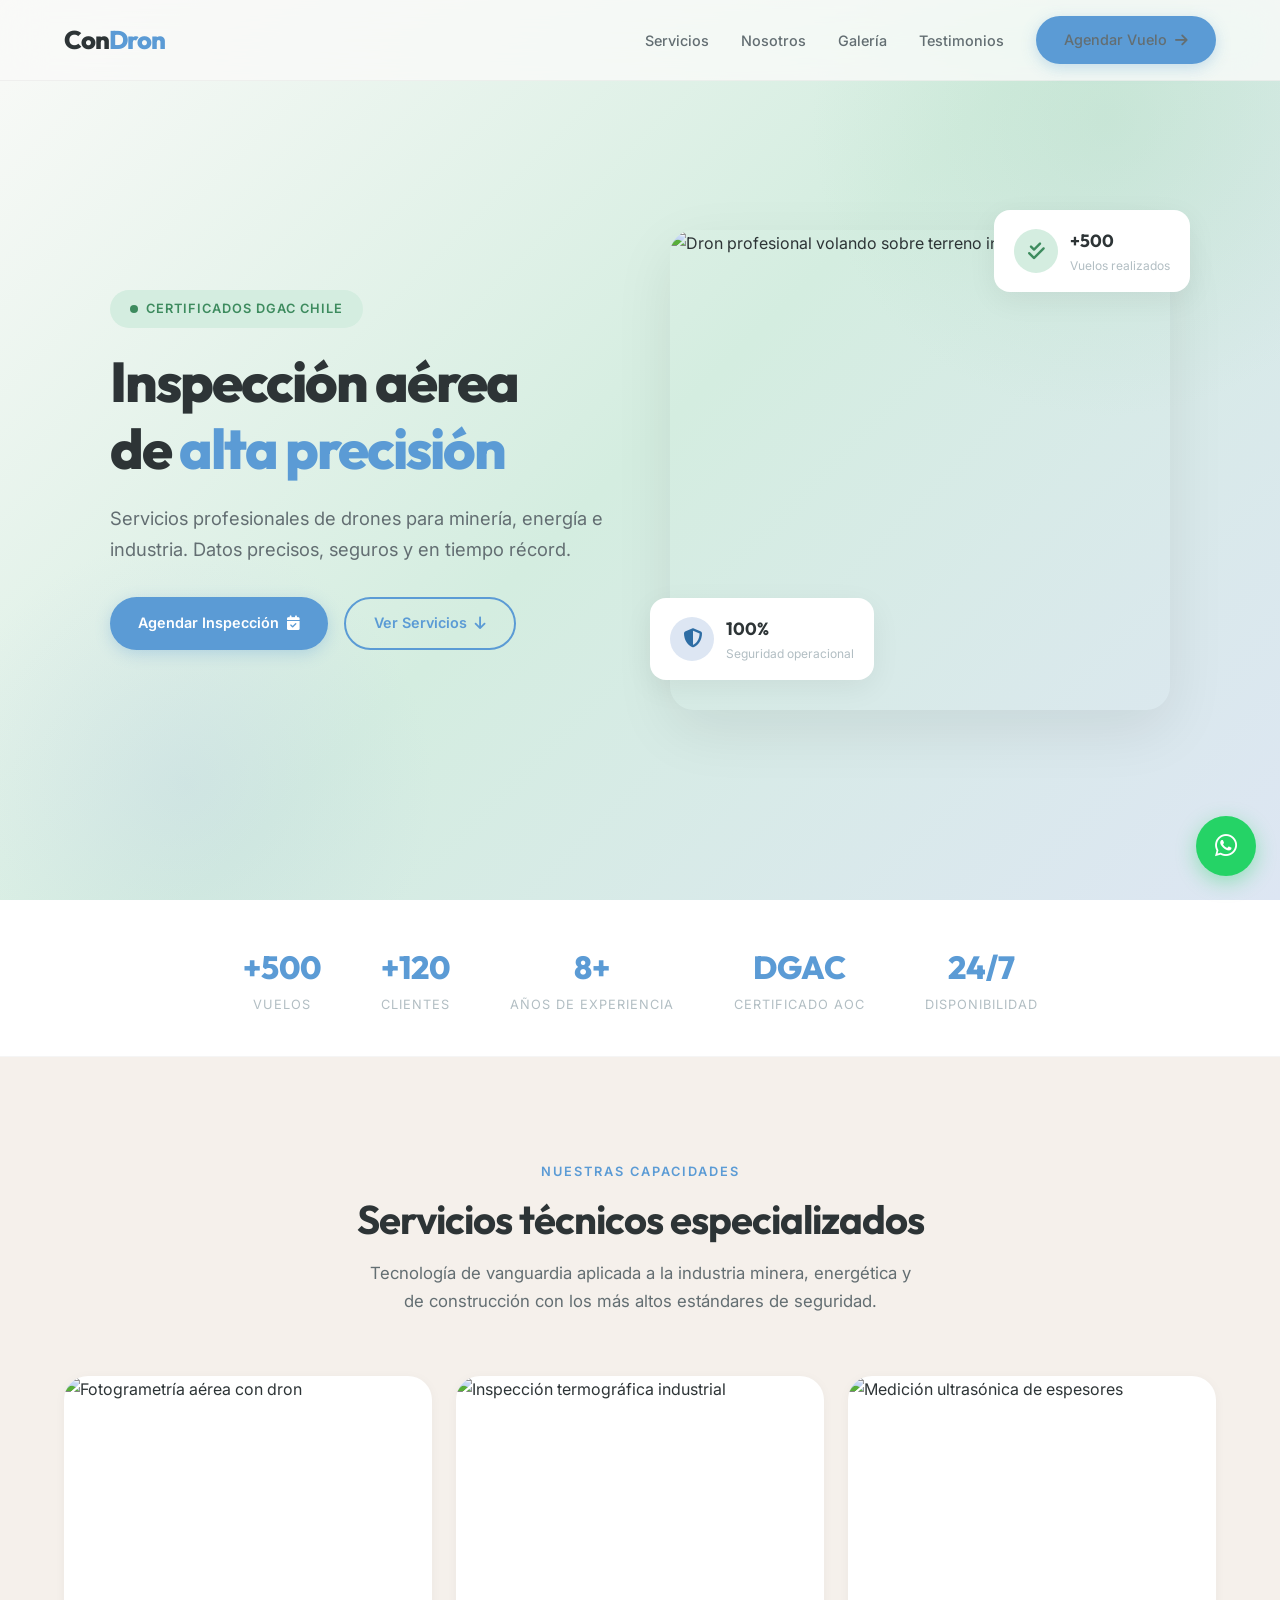
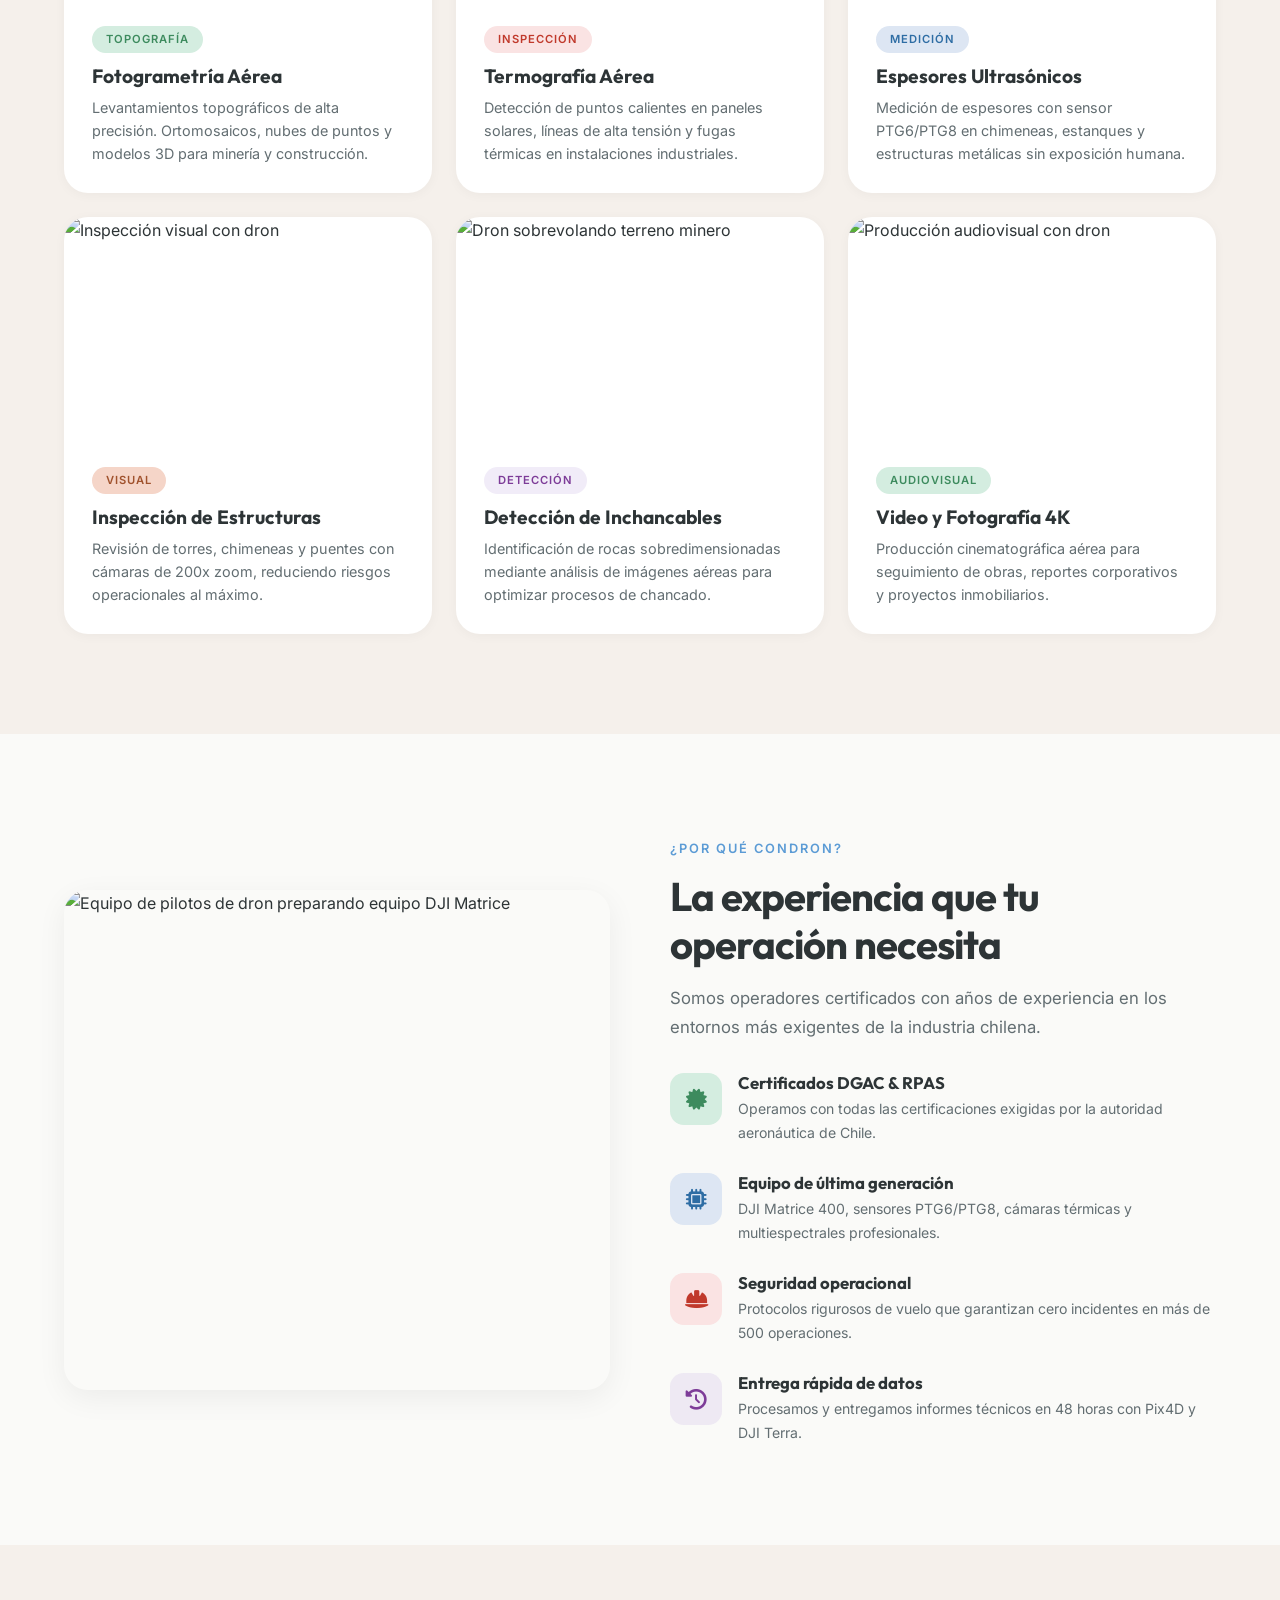
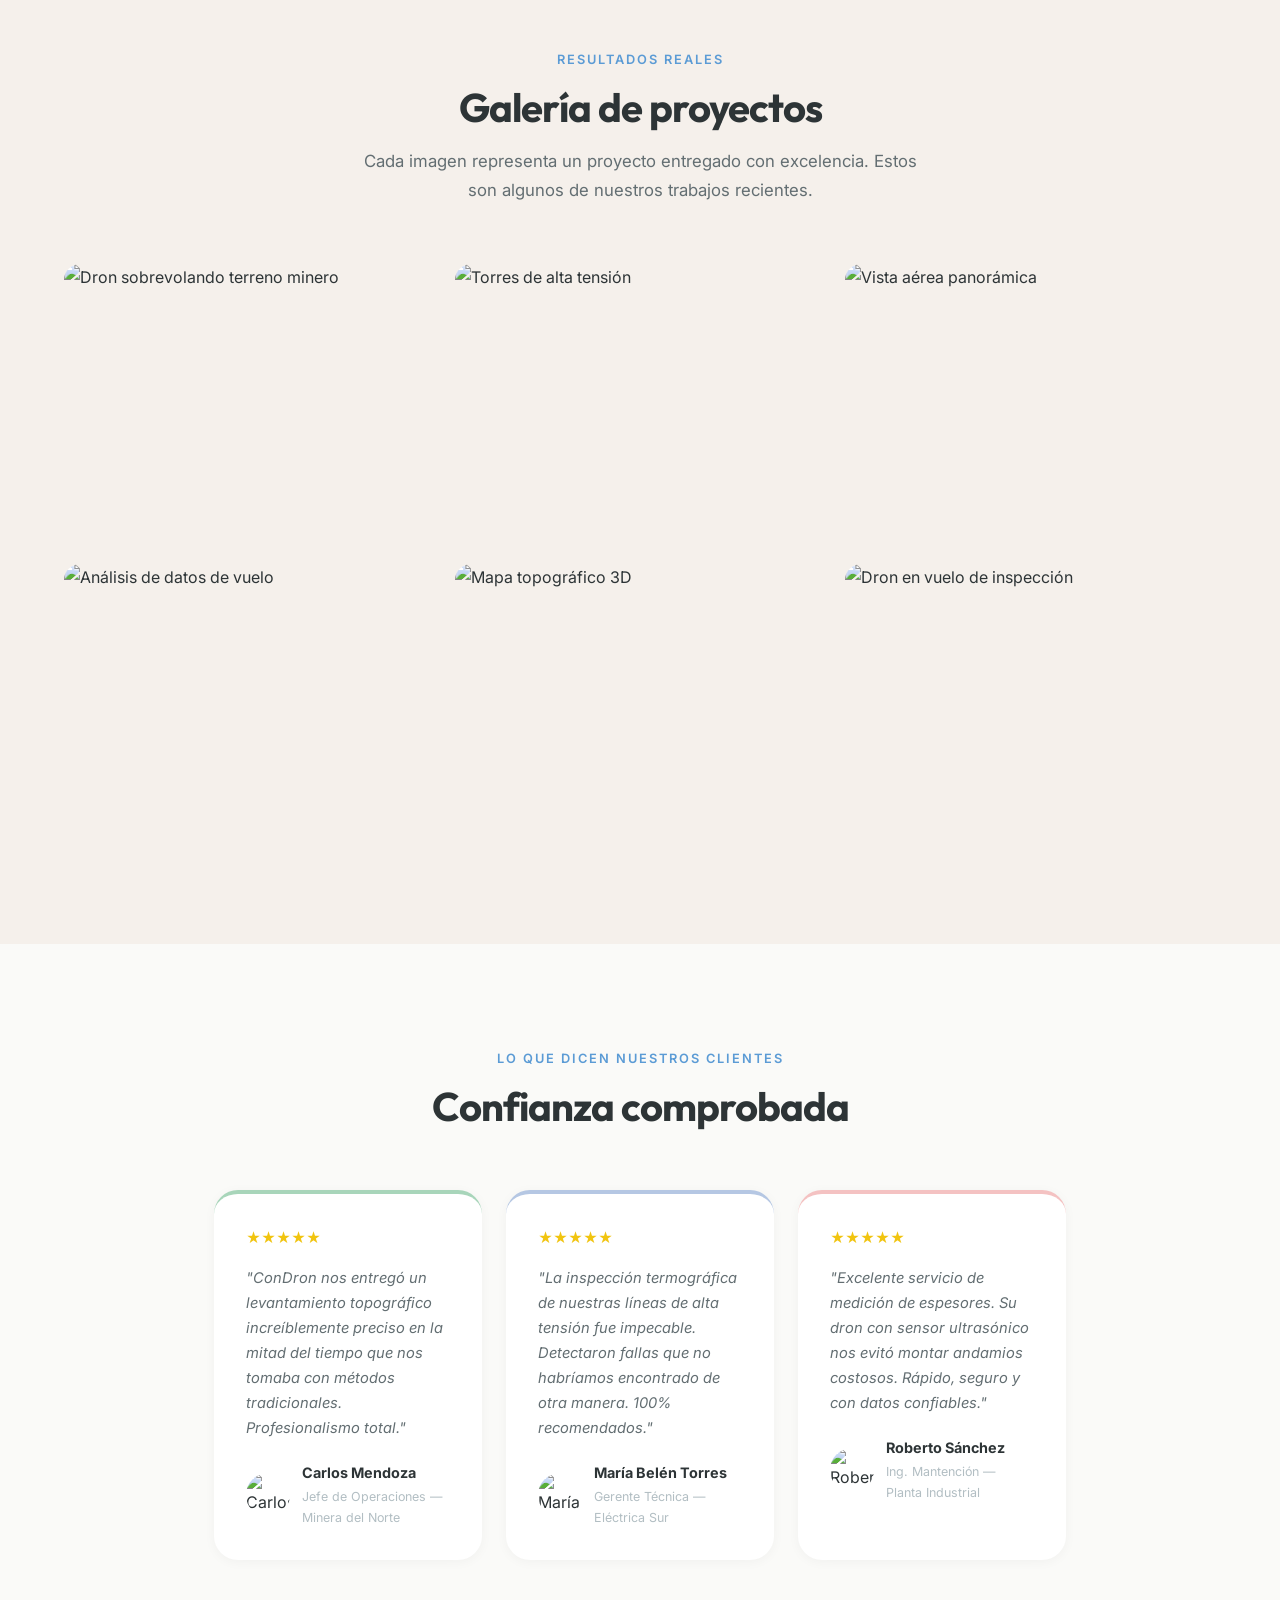
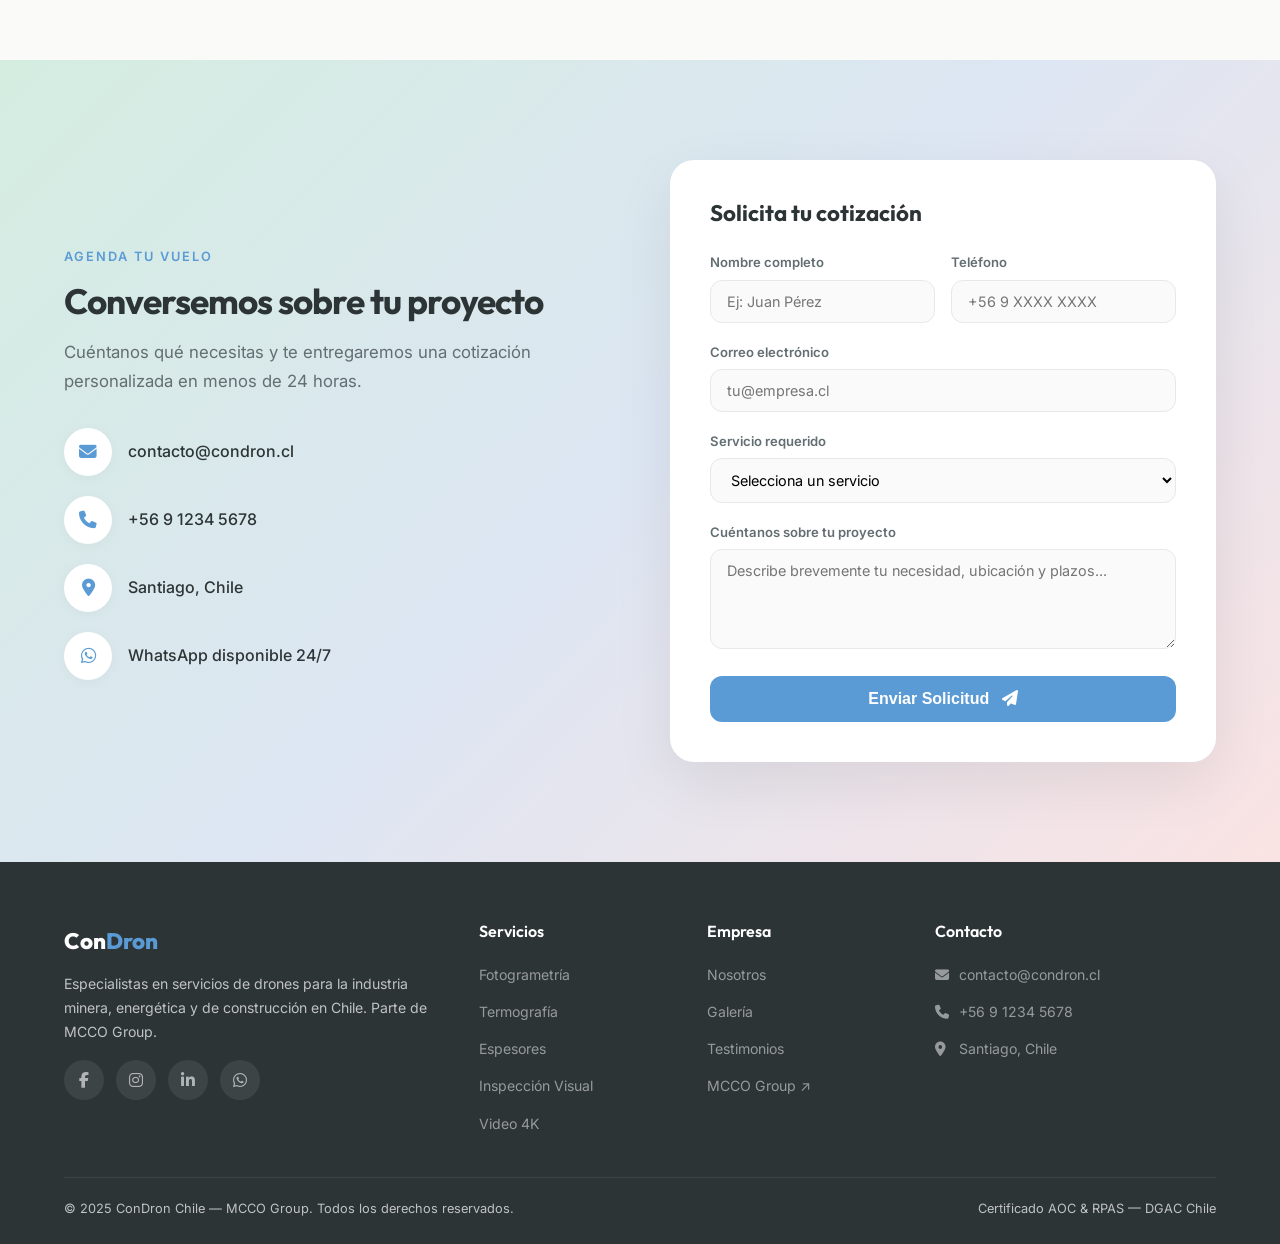
==== commit 0d372dd4: "feat: Rediseño completo con paleta pastel minimalista, CTAs WhatsApp y formulario de contacto" ====
--- a/index.html
+++ b/index.html
@@ -1,382 +1,540 @@
 <!DOCTYPE html>
 <html lang="es">
+
 <head>
     <meta charset="UTF-8">
     <meta name="viewport" content="width=device-width, initial-scale=1.0">
-    <title>ConDrone.cl | Servicios de Inspección Aérea con Drones | Chile</title>
-    <meta name="description" content="Inspección industrial con drones en Chile. Termografía, LiDAR, ultrasonido y más para minería, energía, agricultura y construcción. MCCO Copper.">
-    <meta name="keywords" content="drones industriales Chile, inspección con drones, termografía aérea, LiDAR Chile, inspección minería, ConDrone">
-    <meta name="author" content="MCCO Copper - ConDrone.cl">
-    
-    <!-- Open Graph -->
-    <meta property="og:title" content="ConDrone.cl | Inspección Aérea con Drones">
-    <meta property="og:description" content="Servicios de inspección industrial con drones en Chile. Termografía, LiDAR, ultrasonido y más.">
-    <meta property="og:type" content="website">
-    <meta property="og:url" content="https://condrone.cl">
-    <meta property="og:locale" content="es_CL">
-    
-    <!-- Fonts -->
-    <link rel="preconnect" href="https://fonts.googleapis.com">
-    <link rel="preconnect" href="https://fonts.gstatic.com" crossorigin>
-    <link href="https://fonts.googleapis.com/css2?family=DM+Sans:wght@400;500;600;700&family=Space+Grotesk:wght@500;600;700&display=swap" rel="stylesheet">
-    
-    <!-- Lucide Icons -->
-    <script src="https://unpkg.com/lucide@latest"></script>
-    
+    <title>ConDron | Servicios Profesionales de Drones - Inspección, Fotogrametría y Topografía en Chile</title>
+    <meta name="description"
+        content="Servicios profesionales de drones en Chile. Fotogrametría aérea, inspección industrial, topografía, termografía y medición de espesores. Certificados DGAC. Agenda tu vuelo hoy.">
+    <link rel="stylesheet" href="https://cdnjs.cloudflare.com/ajax/libs/font-awesome/6.5.1/css/all.min.css">
     <link rel="stylesheet" href="styles.css">
 </head>
+
 <body>
-    <!-- Header -->
-    <header class="header">
-        <div class="container header-content">
-            <div class="logo">
-                <div class="logo-icon">
-                    <i data-lucide="plane" class="logo-plane"></i>
-                </div>
-                <div class="logo-text">
-                    <span class="logo-name">ConDrone</span><span class="logo-domain">.cl</span>
-                </div>
-            </div>
-            <nav class="nav-desktop" id="navDesktop">
-                <a href="#hero" class="nav-link">Inicio</a>
-                <a href="#services" class="nav-link">Servicios</a>
-                <a href="#tecnologia" class="nav-link">Tecnología</a>
-                <a href="#blog" class="nav-link">Blog</a>
-                <a href="#contact" class="nav-link">Contacto</a>
-            </nav>
-            <button class="btn-primary" onclick="scrollToContact()">Cotizar</button>
+
+    <!-- NAVBAR -->
+    <nav class="navbar" id="navbar">
+        <div class="container">
+            <a href="#" class="nav-brand">Con<span>Dron</span></a>
+            <ul class="nav-links" id="navLinks">
+                <li><a href="#servicios">Servicios</a></li>
+                <li><a href="#nosotros">Nosotros</a></li>
+                <li><a href="#galeria">Galería</a></li>
+                <li><a href="#testimonios">Testimonios</a></li>
+                <li><a href="#contacto" class="btn-cta">Agendar Vuelo <i class="fa-solid fa-arrow-right"></i></a></li>
+            </ul>
             <button class="menu-toggle" id="menuToggle" aria-label="Menú">
-                <i data-lucide="menu" id="menuIcon"></i>
+                <span></span><span></span><span></span>
             </button>
         </div>
-        <!-- Mobile Navigation -->
-        <nav class="nav-mobile" id="navMobile">
-            <a href="#hero" class="nav-link-mobile" onclick="closeMobileMenu()">Inicio</a>
-            <a href="#services" class="nav-link-mobile" onclick="closeMobileMenu()">Servicios</a>
-            <a href="#tecnologia" class="nav-link-mobile" onclick="closeMobileMenu()">Tecnología</a>
-            <a href="#blog" class="nav-link-mobile" onclick="closeMobileMenu()">Blog</a>
-            <a href="#contact" class="nav-link-mobile" onclick="closeMobileMenu()">Contacto</a>
-        </nav>
-    </header>
-
-    <!-- Hero Section -->
-    <section class="hero" id="hero">
-        <img src="https://images.unsplash.com/photo-1578496479763-c21c718af028?w=800&q=80" alt="Industria" class="hero-image" id="heroImage">
-        <div class="hero-overlay"></div>
-        <div class="container hero-content">
-            <div class="hero-badge-container">
-                <div class="hero-icon" id="heroIcon">
-                    <i data-lucide="factory"></i>
-                </div>
-                <span class="hero-savings" id="heroSavings">Hasta 85% ahorro</span>
-            </div>
-            <h1 class="hero-title font-display" id="heroTitle">Minería</h1>
-            <p class="hero-tagline" id="heroTagline">Inspección sin detener operaciones</p>
-        </div>
-    </section>
-
-    <!-- Industry Selector -->
-    <section class="industry-selector">
-        <div class="container">
-            <div class="industry-buttons" id="industryButtons">
-                <!-- Industries will be rendered by JavaScript -->
-            </div>
-        </div>
-    </section>
-
-    <!-- Services Grid -->
-    <section class="services-section" id="services">
-        <div class="container">
-            <h2 class="services-title font-display" id="servicesTitle">
-                Servicios disponibles para Minería
-            </h2>
-            
-            <div class="services-grid" id="servicesGrid">
-                <!-- Services will be rendered by JavaScript -->
-            </div>
-
-            <!-- CTA -->
-            <div class="cta-box" id="ctaBox">
-                <h3 class="cta-title font-display">
-                    ¿Necesitas una cotización para <span id="ctaIndustry">Minería</span>?
-                </h3>
-                <p class="cta-description">
-                    Te enviamos una propuesta técnico-económica en 24 horas
-                </p>
-                <button class="btn-primary btn-large" onclick="scrollToContact()">
-                    Solicitar Cotización <i data-lucide="arrow-right"></i>
-                </button>
-            </div>
-        </div>
-    </section>
-
-    <!-- Technology Fleet Section -->
-    <section class="tech-section" id="tecnologia">
+    </nav>
+
+    <!-- HERO -->
+    <section class="hero">
+        <div class="container">
+            <div class="hero-text">
+                <div class="hero-badge">Certificados DGAC Chile</div>
+                <h1>Inspección aérea<br>de <em>alta precisión</em></h1>
+                <p>Servicios profesionales de drones para minería, energía e industria. Datos precisos, seguros y en
+                    tiempo récord.</p>
+                <div class="hero-buttons">
+                    <a href="#contacto" class="btn-cta">Agendar Inspección <i
+                            class="fa-solid fa-calendar-check"></i></a>
+                    <a href="#servicios" class="btn-outline">Ver Servicios <i class="fa-solid fa-arrow-down"></i></a>
+                </div>
+            </div>
+            <div class="hero-image">
+                <img src="https://images.unsplash.com/photo-1508444845599-5c89863b1c44?auto=format&fit=crop&w=800&q=80"
+                    alt="Dron profesional volando sobre terreno industrial">
+                <div class="hero-float top">
+                    <div class="icon-circle" style="background: var(--mint-light); color: #3D8B5E;">
+                        <i class="fa-solid fa-check-double"></i>
+                    </div>
+                    <div>
+                        <div class="stat-num">+500</div>
+                        <div class="stat-label">Vuelos realizados</div>
+                    </div>
+                </div>
+                <div class="hero-float bottom">
+                    <div class="icon-circle" style="background: var(--sky-light); color: #2E6DA4;">
+                        <i class="fa-solid fa-shield-halved"></i>
+                    </div>
+                    <div>
+                        <div class="stat-num">100%</div>
+                        <div class="stat-label">Seguridad operacional</div>
+                    </div>
+                </div>
+            </div>
+        </div>
+    </section>
+
+    <!-- TRUST BAR -->
+    <section class="trust-bar">
+        <div class="container">
+            <div class="trust-item">
+                <div class="trust-num">+500</div>
+                <div class="trust-label">Vuelos</div>
+            </div>
+            <div class="trust-item">
+                <div class="trust-num">+120</div>
+                <div class="trust-label">Clientes</div>
+            </div>
+            <div class="trust-item">
+                <div class="trust-num">8+</div>
+                <div class="trust-label">Años de Experiencia</div>
+            </div>
+            <div class="trust-item">
+                <div class="trust-num">DGAC</div>
+                <div class="trust-label">Certificado AOC</div>
+            </div>
+            <div class="trust-item">
+                <div class="trust-num">24/7</div>
+                <div class="trust-label">Disponibilidad</div>
+            </div>
+        </div>
+    </section>
+
+    <!-- SERVICIOS -->
+    <section class="section services" id="servicios">
         <div class="container">
             <div class="section-header">
-                <h2 class="section-title font-display">Nuestra Flota</h2>
-                <p class="section-subtitle">Equipos DJI de última generación para cada tipo de misión</p>
-            </div>
-            <div class="tech-grid">
-                <!-- Matrice 400 -->
-                <div class="tech-card tech-card-featured">
-                    <div class="tech-card-badge">Flagship</div>
-                    <div class="tech-card-icon">
-                        <i data-lucide="radar"></i>
-                    </div>
-                    <h3 class="tech-card-title font-display">DJI Matrice 400</h3>
-                    <p class="tech-card-subtitle">con Zenmuse L3 y GEO 2</p>
-                    <p class="tech-card-desc">LiDAR de alta precisión y cámara térmica para levantamientos topográficos y gemelos digitales industriales.</p>
-                    <div class="tech-card-specs">
-                        <span><i data-lucide="target"></i> Precisión ±2cm</span>
-                        <span><i data-lucide="clock"></i> 55 min vuelo</span>
-                    </div>
-                </div>
-
-                <!-- Matrice 4T -->
-                <div class="tech-card">
-                    <div class="tech-card-icon">
-                        <i data-lucide="thermometer"></i>
-                    </div>
-                    <h3 class="tech-card-title font-display">DJI Matrice 4T</h3>
-                    <p class="tech-card-subtitle">Térmico + Visual</p>
-                    <p class="tech-card-desc">Inspección termográfica de paneles solares, líneas eléctricas y detección de hotspots.</p>
-                    <div class="tech-card-specs">
-                        <span><i data-lucide="flame"></i> Térmica 640x512</span>
-                    </div>
-                </div>
-
-                <!-- Matrice 4E -->
-                <div class="tech-card">
-                    <div class="tech-card-icon">
-                        <i data-lucide="scan"></i>
-                    </div>
-                    <h3 class="tech-card-title font-display">DJI Matrice 4E</h3>
-                    <p class="tech-card-subtitle">Enterprise</p>
-                    <p class="tech-card-desc">Inspección visual de alta resolución para infraestructura, torres y fachadas.</p>
-                    <div class="tech-card-specs">
-                        <span><i data-lucide="zoom-in"></i> Zoom 56x</span>
-                    </div>
-                </div>
-
-                <!-- Mavic 3 Pro Cine -->
-                <div class="tech-card">
-                    <div class="tech-card-icon">
-                        <i data-lucide="video"></i>
-                    </div>
-                    <h3 class="tech-card-title font-display">DJI Mavic 3 Pro Cine</h3>
-                    <p class="tech-card-subtitle">Triple cámara Hasselblad</p>
-                    <p class="tech-card-desc">Contenido audiovisual profesional, seguimiento de obras y documentación de proyectos.</p>
-                    <div class="tech-card-specs">
-                        <span><i data-lucide="film"></i> ProRes 5.1K</span>
-                    </div>
-                </div>
-
-                <!-- Mavic 4 Pro -->
-                <div class="tech-card">
-                    <div class="tech-card-icon">
-                        <i data-lucide="camera"></i>
-                    </div>
-                    <h3 class="tech-card-title font-display">DJI Mavic 4 Pro</h3>
-                    <p class="tech-card-subtitle">Última generación</p>
-                    <p class="tech-card-desc">Fotogrametría de precisión y mapeo aéreo con sensor de 1 pulgada.</p>
-                    <div class="tech-card-specs">
-                        <span><i data-lucide="image"></i> 100MP</span>
-                    </div>
-                </div>
-
-                <!-- DJI Flip -->
-                <div class="tech-card">
-                    <div class="tech-card-icon">
-                        <i data-lucide="box"></i>
-                    </div>
-                    <h3 class="tech-card-title font-display">DJI Flip</h3>
-                    <p class="tech-card-subtitle">Interiores y espacios confinados</p>
-                    <p class="tech-card-desc">Inspección indoor de bodegas, molinos y espacios de difícil acceso.</p>
-                    <div class="tech-card-specs">
-                        <span><i data-lucide="shield"></i> Protección 360°</span>
-                    </div>
-                </div>
-
-                <!-- Mini 4 Pro -->
-                <div class="tech-card">
-                    <div class="tech-card-icon">
-                        <i data-lucide="feather"></i>
-                    </div>
-                    <h3 class="tech-card-title font-display">DJI Mini 4 Pro</h3>
-                    <p class="tech-card-subtitle">Compacto y versátil</p>
-                    <p class="tech-card-desc">Reconocimiento rápido, documentación de siniestros y vuelos en zonas restringidas (&lt;250g).</p>
-                    <div class="tech-card-specs">
-                        <span><i data-lucide="wind"></i> &lt;250g</span>
-                    </div>
-                </div>
-            </div>
-        </div>
-    </section>
-
-    <!-- Blog Section -->
-    <section class="blog-section" id="blog">
+                <span class="section-label">Nuestras Capacidades</span>
+                <h2 class="section-heading">Servicios técnicos especializados</h2>
+                <p class="section-desc">Tecnología de vanguardia aplicada a la industria minera, energética y de
+                    construcción con los más altos estándares de seguridad.</p>
+            </div>
+            <div class="services-grid">
+                <div class="service-card">
+                    <div class="service-card-img">
+                        <img src="https://images.unsplash.com/photo-1473968512647-3e447244af8f?auto=format&fit=crop&w=600&q=80"
+                            alt="Fotogrametría aérea con dron">
+                    </div>
+                    <div class="service-card-body">
+                        <span class="service-tag tag-mint">Topografía</span>
+                        <h3>Fotogrametría Aérea</h3>
+                        <p>Levantamientos topográficos de alta precisión. Ortomosaicos, nubes de puntos y modelos 3D
+                            para minería y construcción.</p>
+                    </div>
+                </div>
+                <div class="service-card">
+                    <div class="service-card-img">
+                        <img src="https://images.unsplash.com/photo-1581091226825-a6a2a5aee158?auto=format&fit=crop&w=600&q=80"
+                            alt="Inspección termográfica industrial">
+                    </div>
+                    <div class="service-card-body">
+                        <span class="service-tag tag-pink">Inspección</span>
+                        <h3>Termografía Aérea</h3>
+                        <p>Detección de puntos calientes en paneles solares, líneas de alta tensión y fugas térmicas en
+                            instalaciones industriales.</p>
+                    </div>
+                </div>
+                <div class="service-card">
+                    <div class="service-card-img">
+                        <img src="https://images.unsplash.com/photo-1504328345606-18bbc8c9d7d1?auto=format&fit=crop&w=600&q=80"
+                            alt="Medición ultrasónica de espesores">
+                    </div>
+                    <div class="service-card-body">
+                        <span class="service-tag tag-sky">Medición</span>
+                        <h3>Espesores Ultrasónicos</h3>
+                        <p>Medición de espesores con sensor PTG6/PTG8 en chimeneas, estanques y estructuras metálicas
+                            sin exposición humana.</p>
+                    </div>
+                </div>
+                <div class="service-card">
+                    <div class="service-card-img">
+                        <img src="https://images.unsplash.com/photo-1590650153855-d9e808231d41?auto=format&fit=crop&w=600&q=80"
+                            alt="Inspección visual con dron">
+                    </div>
+                    <div class="service-card-body">
+                        <span class="service-tag tag-peach">Visual</span>
+                        <h3>Inspección de Estructuras</h3>
+                        <p>Revisión de torres, chimeneas y puentes con cámaras de 200x zoom, reduciendo riesgos
+                            operacionales al máximo.</p>
+                    </div>
+                </div>
+                <div class="service-card">
+                    <div class="service-card-img">
+                        <img src="https://images.unsplash.com/photo-1521405924368-64c5b84bec60?auto=format&fit=crop&w=600&q=80"
+                            alt="Dron sobrevolando terreno minero">
+                    </div>
+                    <div class="service-card-body">
+                        <span class="service-tag tag-lavender">Detección</span>
+                        <h3>Detección de Inchancables</h3>
+                        <p>Identificación de rocas sobredimensionadas mediante análisis de imágenes aéreas para
+                            optimizar procesos de chancado.</p>
+                    </div>
+                </div>
+                <div class="service-card">
+                    <div class="service-card-img">
+                        <img src="https://images.unsplash.com/photo-1579829366248-204fe8413f31?auto=format&fit=crop&w=600&q=80"
+                            alt="Producción audiovisual con dron">
+                    </div>
+                    <div class="service-card-body">
+                        <span class="service-tag tag-mint">Audiovisual</span>
+                        <h3>Video y Fotografía 4K</h3>
+                        <p>Producción cinematográfica aérea para seguimiento de obras, reportes corporativos y proyectos
+                            inmobiliarios.</p>
+                    </div>
+                </div>
+            </div>
+        </div>
+    </section>
+
+    <!-- POR QUÉ NOSOTROS -->
+    <section class="section why-us" id="nosotros">
+        <div class="container">
+            <div class="why-image">
+                <img src="https://images.unsplash.com/photo-1527977966376-1c8408f9f108?auto=format&fit=crop&w=800&q=80"
+                    alt="Equipo de pilotos de dron preparando equipo DJI Matrice">
+            </div>
+            <div class="why-content">
+                <span class="section-label">¿Por qué ConDron?</span>
+                <h2 class="section-heading">La experiencia que tu operación necesita</h2>
+                <p class="section-desc">Somos operadores certificados con años de experiencia en los entornos más
+                    exigentes de la industria chilena.</p>
+                <div class="why-list">
+                    <div class="why-item">
+                        <div class="why-icon" style="background: var(--mint-light); color: #3D8B5E;">
+                            <i class="fa-solid fa-certificate"></i>
+                        </div>
+                        <div>
+                            <h4>Certificados DGAC & RPAS</h4>
+                            <p>Operamos con todas las certificaciones exigidas por la autoridad aeronáutica de Chile.
+                            </p>
+                        </div>
+                    </div>
+                    <div class="why-item">
+                        <div class="why-icon" style="background: var(--sky-light); color: #2E6DA4;">
+                            <i class="fa-solid fa-microchip"></i>
+                        </div>
+                        <div>
+                            <h4>Equipo de última generación</h4>
+                            <p>DJI Matrice 400, sensores PTG6/PTG8, cámaras térmicas y multiespectrales profesionales.
+                            </p>
+                        </div>
+                    </div>
+                    <div class="why-item">
+                        <div class="why-icon" style="background: var(--pink-light); color: #C0392B;">
+                            <i class="fa-solid fa-helmet-safety"></i>
+                        </div>
+                        <div>
+                            <h4>Seguridad operacional</h4>
+                            <p>Protocolos rigurosos de vuelo que garantizan cero incidentes en más de 500 operaciones.
+                            </p>
+                        </div>
+                    </div>
+                    <div class="why-item">
+                        <div class="why-icon" style="background: rgba(197,180,227,0.25); color: #7D3C98;">
+                            <i class="fa-solid fa-clock-rotate-left"></i>
+                        </div>
+                        <div>
+                            <h4>Entrega rápida de datos</h4>
+                            <p>Procesamos y entregamos informes técnicos en 48 horas con Pix4D y DJI Terra.</p>
+                        </div>
+                    </div>
+                </div>
+            </div>
+        </div>
+    </section>
+
+    <!-- GALERÍA -->
+    <section class="section gallery" id="galeria">
         <div class="container">
             <div class="section-header">
-                <h2 class="section-title font-display">Blog Técnico</h2>
-                <p class="section-subtitle">Artículos especializados sobre tecnología de drones e inspección industrial</p>
-            </div>
-            <div class="blog-grid" id="blogGrid">
-                <!-- Blog posts will be rendered by JavaScript -->
-            </div>
-        </div>
-    </section>
-
-    <!-- Contact Section -->
-    <section class="contact-section" id="contact">
-        <div class="container">
-            <h2 class="contact-title font-display">Contáctanos</h2>
-            <p class="contact-description">Cuéntanos sobre tu proyecto y te enviamos una propuesta personalizada</p>
-            
-            <form class="contact-form" id="contactForm">
-                <div class="form-row">
+                <span class="section-label">Resultados reales</span>
+                <h2 class="section-heading">Galería de proyectos</h2>
+                <p class="section-desc">Cada imagen representa un proyecto entregado con excelencia. Estos son algunos
+                    de nuestros trabajos recientes.</p>
+            </div>
+            <div class="gallery-grid">
+                <div class="gallery-item">
+                    <img src="https://images.unsplash.com/photo-1506947411487-a56738267384?auto=format&fit=crop&w=600&q=80"
+                        alt="Dron sobrevolando terreno minero">
+                    <div class="gallery-overlay">
+                        <div>
+                            <h4>Levantamiento Topográfico</h4><span>Minería — Atacama</span>
+                        </div>
+                    </div>
+                </div>
+                <div class="gallery-item">
+                    <img src="https://images.unsplash.com/photo-1541888946425-d81bb19240f5?auto=format&fit=crop&w=600&q=80"
+                        alt="Torres de alta tensión">
+                    <div class="gallery-overlay">
+                        <div>
+                            <h4>Inspección de Torres</h4><span>Energía — Región Metropolitana</span>
+                        </div>
+                    </div>
+                </div>
+                <div class="gallery-item">
+                    <img src="https://images.unsplash.com/photo-1452457750106-991bb71240eb?auto=format&fit=crop&w=600&q=80"
+                        alt="Vista aérea panorámica">
+                    <div class="gallery-overlay">
+                        <div>
+                            <h4>Fotogrametría 3D</h4><span>Construcción — Valparaíso</span>
+                        </div>
+                    </div>
+                </div>
+                <div class="gallery-item">
+                    <img src="https://images.unsplash.com/photo-1551288049-bebda4e38f71?auto=format&fit=crop&w=600&q=80"
+                        alt="Análisis de datos de vuelo">
+                    <div class="gallery-overlay">
+                        <div>
+                            <h4>Análisis Termográfico</h4><span>Solar — Antofagasta</span>
+                        </div>
+                    </div>
+                </div>
+                <div class="gallery-item">
+                    <img src="https://images.unsplash.com/photo-1559632737-29d91f868297?auto=format&fit=crop&w=600&q=80"
+                        alt="Mapa topográfico 3D">
+                    <div class="gallery-overlay">
+                        <div>
+                            <h4>Modelo Digital de Terreno</h4><span>Minería — Coquimbo</span>
+                        </div>
+                    </div>
+                </div>
+                <div class="gallery-item">
+                    <img src="https://images.unsplash.com/photo-1508444845599-5c89863b1c44?auto=format&fit=crop&w=600&q=80"
+                        alt="Dron en vuelo de inspección">
+                    <div class="gallery-overlay">
+                        <div>
+                            <h4>Inspección de Chimeneas</h4><span>Industrial — Santiago</span>
+                        </div>
+                    </div>
+                </div>
+            </div>
+        </div>
+    </section>
+
+    <!-- TESTIMONIOS -->
+    <section class="section testimonials" id="testimonios">
+        <div class="container">
+            <div class="section-header">
+                <span class="section-label">Lo que dicen nuestros clientes</span>
+                <h2 class="section-heading">Confianza comprobada</h2>
+            </div>
+            <div class="testimonial-cards">
+                <div class="testimonial-card">
+                    <div class="testimonial-stars">★★★★★</div>
+                    <p class="testimonial-text">"ConDron nos entregó un levantamiento topográfico increíblemente preciso
+                        en la mitad del tiempo que nos tomaba con métodos tradicionales. Profesionalismo total."</p>
+                    <div class="testimonial-author">
+                        <img src="https://images.unsplash.com/photo-1507003211169-0a1dd7228f2d?auto=format&fit=crop&w=100&q=80"
+                            alt="Carlos Mendoza" class="testimonial-avatar">
+                        <div>
+                            <div class="testimonial-name">Carlos Mendoza</div>
+                            <div class="testimonial-role">Jefe de Operaciones — Minera del Norte</div>
+                        </div>
+                    </div>
+                </div>
+                <div class="testimonial-card">
+                    <div class="testimonial-stars">★★★★★</div>
+                    <p class="testimonial-text">"La inspección termográfica de nuestras líneas de alta tensión fue
+                        impecable. Detectaron fallas que no habríamos encontrado de otra manera. 100% recomendados."</p>
+                    <div class="testimonial-author">
+                        <img src="https://images.unsplash.com/photo-1573496359142-b8d87734a5a2?auto=format&fit=crop&w=100&q=80"
+                            alt="María Belén Torres" class="testimonial-avatar">
+                        <div>
+                            <div class="testimonial-name">María Belén Torres</div>
+                            <div class="testimonial-role">Gerente Técnica — Eléctrica Sur</div>
+                        </div>
+                    </div>
+                </div>
+                <div class="testimonial-card">
+                    <div class="testimonial-stars">★★★★★</div>
+                    <p class="testimonial-text">"Excelente servicio de medición de espesores. Su dron con sensor
+                        ultrasónico nos evitó montar andamios costosos. Rápido, seguro y con datos confiables."</p>
+                    <div class="testimonial-author">
+                        <img src="https://images.unsplash.com/photo-1472099645785-5658abf4ff4e?auto=format&fit=crop&w=100&q=80"
+                            alt="Roberto Sánchez" class="testimonial-avatar">
+                        <div>
+                            <div class="testimonial-name">Roberto Sánchez</div>
+                            <div class="testimonial-role">Ing. Mantención — Planta Industrial</div>
+                        </div>
+                    </div>
+                </div>
+            </div>
+        </div>
+    </section>
+
+    <!-- CONTACTO / AGENDAR -->
+    <section class="section contact-section" id="contacto">
+        <div class="container">
+            <div class="contact-info">
+                <span class="section-label">Agenda tu vuelo</span>
+                <h2 class="section-heading contact-info">Conversemos sobre tu proyecto</h2>
+                <p class="section-desc">Cuéntanos qué necesitas y te entregaremos una cotización personalizada en menos
+                    de 24 horas.</p>
+                <div class="contact-list">
+                    <div class="contact-list-item">
+                        <div class="contact-list-icon"><i class="fa-solid fa-envelope"></i></div>
+                        <span>contacto@condron.cl</span>
+                    </div>
+                    <div class="contact-list-item">
+                        <div class="contact-list-icon"><i class="fa-solid fa-phone"></i></div>
+                        <span>+56 9 1234 5678</span>
+                    </div>
+                    <div class="contact-list-item">
+                        <div class="contact-list-icon"><i class="fa-solid fa-location-dot"></i></div>
+                        <span>Santiago, Chile</span>
+                    </div>
+                    <div class="contact-list-item">
+                        <div class="contact-list-icon"><i class="fa-brands fa-whatsapp"></i></div>
+                        <span>WhatsApp disponible 24/7</span>
+                    </div>
+                </div>
+            </div>
+            <div class="contact-form">
+                <h3>Solicita tu cotización</h3>
+                <form id="contactForm">
+                    <div class="form-row">
+                        <div class="form-group">
+                            <label for="name">Nombre completo</label>
+                            <input type="text" id="name" placeholder="Ej: Juan Pérez" required>
+                        </div>
+                        <div class="form-group">
+                            <label for="phone">Teléfono</label>
+                            <input type="tel" id="phone" placeholder="+56 9 XXXX XXXX" required>
+                        </div>
+                    </div>
                     <div class="form-group">
-                        <label for="name">Nombre</label>
-                        <input type="text" id="name" name="name" required placeholder="Tu nombre">
+                        <label for="email">Correo electrónico</label>
+                        <input type="email" id="email" placeholder="tu@empresa.cl" required>
                     </div>
                     <div class="form-group">
-                        <label for="email">Email</label>
-                        <input type="email" id="email" name="email" required placeholder="tu@email.com">
-                    </div>
-                </div>
-                <div class="form-row">
+                        <label for="service">Servicio requerido</label>
+                        <select id="service" required>
+                            <option value="" disabled selected>Selecciona un servicio</option>
+                            <option>Fotogrametría Aérea</option>
+                            <option>Termografía / Inspección Térmica</option>
+                            <option>Medición de Espesores Ultrasónicos</option>
+                            <option>Inspección Visual de Estructuras</option>
+                            <option>Detección de Inchancables</option>
+                            <option>Video y Fotografía 4K</option>
+                            <option>Otro / Consulta General</option>
+                        </select>
+                    </div>
                     <div class="form-group">
-                        <label for="company">Empresa</label>
-                        <input type="text" id="company" name="company" placeholder="Nombre de tu empresa">
-                    </div>
-                    <div class="form-group">
-                        <label for="phone">Teléfono</label>
-                        <input type="tel" id="phone" name="phone" placeholder="+56 9 XXXX XXXX">
-                    </div>
-                </div>
-                <div class="form-group full-width">
-                    <label for="industry">Industria</label>
-                    <select id="industry" name="industry">
-                        <option value="">Selecciona una industria</option>
-                        <option value="mineria">Minería</option>
-                        <option value="energia">Energía</option>
-                        <option value="agricultura">Agricultura</option>
-                        <option value="construccion">Construcción</option>
-                        <option value="forestal">Forestal</option>
-                        <option value="telecom">Telecom</option>
-                        <option value="acuicultura">Acuicultura</option>
-                        <option value="seguros">Seguros</option>
-                    </select>
-                </div>
-                <div class="form-group full-width">
-                    <label for="message">Cuéntanos sobre tu proyecto</label>
-                    <textarea id="message" name="message" rows="4" placeholder="Describe brevemente qué necesitas inspeccionar..."></textarea>
-                </div>
-                <button type="submit" class="btn-primary btn-large btn-full">
-                    Enviar Solicitud <i data-lucide="send"></i>
-                </button>
-            </form>
-        </div>
-    </section>
-
-    <!-- Footer -->
+                        <label for="message">Cuéntanos sobre tu proyecto</label>
+                        <textarea id="message"
+                            placeholder="Describe brevemente tu necesidad, ubicación y plazos..."></textarea>
+                    </div>
+                    <button type="submit" class="btn-submit">
+                        Enviar Solicitud <i class="fa-solid fa-paper-plane" style="margin-left:8px;"></i>
+                    </button>
+                </form>
+            </div>
+        </div>
+    </section>
+
+    <!-- FOOTER -->
     <footer class="footer">
-        <div class="container footer-content">
-            <div class="footer-left">
-                <span>© 2025 ConDrone.cl</span>
-                <span class="footer-separator">•</span>
-                <span>Una empresa de <span class="text-salmon font-semibold">MCCO Copper</span></span>
-            </div>
-            <div class="footer-right">
-                <span class="footer-contact-name">Catalina Herrera - Experta DGAC</span>
-                <a href="https://wa.me/56979860843">+56 9 7986 0843</a>
+        <div class="container">
+            <div class="footer-grid">
+                <div>
+                    <div class="footer-brand">Con<span>Dron</span></div>
+                    <p>Especialistas en servicios de drones para la industria minera, energética y de construcción en
+                        Chile. Parte de MCCO Group.</p>
+                    <div class="footer-social">
+                        <a href="#" aria-label="Facebook"><i class="fa-brands fa-facebook-f"></i></a>
+                        <a href="#" aria-label="Instagram"><i class="fa-brands fa-instagram"></i></a>
+                        <a href="#" aria-label="LinkedIn"><i class="fa-brands fa-linkedin-in"></i></a>
+                        <a href="#" aria-label="WhatsApp"><i class="fa-brands fa-whatsapp"></i></a>
+                    </div>
+                </div>
+                <div>
+                    <h5>Servicios</h5>
+                    <ul class="footer-links">
+                        <li><a href="#servicios">Fotogrametría</a></li>
+                        <li><a href="#servicios">Termografía</a></li>
+                        <li><a href="#servicios">Espesores</a></li>
+                        <li><a href="#servicios">Inspección Visual</a></li>
+                        <li><a href="#servicios">Video 4K</a></li>
+                    </ul>
+                </div>
+                <div>
+                    <h5>Empresa</h5>
+                    <ul class="footer-links">
+                        <li><a href="#nosotros">Nosotros</a></li>
+                        <li><a href="#galeria">Galería</a></li>
+                        <li><a href="#testimonios">Testimonios</a></li>
+                        <li><a href="https://www.mcco.cl/" target="_blank">MCCO Group ↗</a></li>
+                    </ul>
+                </div>
+                <div>
+                    <h5>Contacto</h5>
+                    <ul class="footer-links">
+                        <li><a href="mailto:contacto@condron.cl"><i class="fa-solid fa-envelope"
+                                    style="width:20px;"></i> contacto@condron.cl</a></li>
+                        <li><a href="tel:+56912345678"><i class="fa-solid fa-phone" style="width:20px;"></i> +56 9 1234
+                                5678</a></li>
+                        <li><a href="#"><i class="fa-solid fa-location-dot" style="width:20px;"></i> Santiago, Chile</a>
+                        </li>
+                    </ul>
+                </div>
+            </div>
+            <div class="footer-bottom">
+                <span>&copy; 2025 ConDron Chile — MCCO Group. Todos los derechos reservados.</span>
+                <span>Certificado AOC & RPAS — DGAC Chile</span>
             </div>
         </div>
     </footer>
 
-    <!-- Service Detail Modal -->
-    <div class="modal-overlay" id="serviceModal">
-        <div class="modal-content">
-            <div class="modal-header">
-                <img src="" alt="" class="modal-image" id="modalImage">
-                <div class="modal-gradient"></div>
-                <button class="modal-close" onclick="closeModal()">
-                    <i data-lucide="x"></i>
-                </button>
-                <div class="modal-header-content">
-                    <div class="modal-header-icon" id="modalIcon">
-                        <i data-lucide="radio"></i>
-                    </div>
-                    <div class="modal-header-text">
-                        <h3 class="modal-title font-display" id="modalTitle">Servicio</h3>
-                        <p class="modal-description" id="modalDesc">Descripción</p>
-                    </div>
-                </div>
-            </div>
-            
-            <div class="modal-body">
-                <!-- Sensor -->
-                <div class="sensor-box">
-                    <div class="sensor-icon">
-                        <i data-lucide="cpu"></i>
-                    </div>
-                    <div class="sensor-info">
-                        <p class="sensor-label">Tecnología utilizada</p>
-                        <p class="sensor-value" id="modalSensor">Sensor info</p>
-                    </div>
-                </div>
-
-                <!-- Cases -->
-                <div class="modal-section">
-                    <h4 class="modal-section-title font-display">Casos de uso</h4>
-                    <div class="cases-grid" id="modalCases">
-                        <!-- Cases will be rendered by JavaScript -->
-                    </div>
-                </div>
-
-                <!-- Benefits -->
-                <div class="modal-section">
-                    <h4 class="modal-section-title font-display">Beneficios</h4>
-                    <div class="benefits-list" id="modalBenefits">
-                        <!-- Benefits will be rendered by JavaScript -->
-                    </div>
-                </div>
-
-                <!-- Savings -->
-                <div class="savings-box">
-                    <div class="savings-icon">
-                        <i data-lucide="trending-up"></i>
-                    </div>
-                    <div class="savings-info">
-                        <p class="savings-label">Ahorro estimado</p>
-                        <p class="savings-value" id="modalSavingsDetail">Savings detail</p>
-                    </div>
-                </div>
-
-                <!-- CTA -->
-                <button class="btn-primary btn-full btn-large" onclick="closeModal(); scrollToContact();">
-                    Cotizar este servicio <i data-lucide="arrow-right"></i>
-                </button>
-            </div>
-        </div>
-    </div>
-
-    <!-- Scroll to Top Button -->
-    <button class="scroll-top" id="scrollTop" aria-label="Volver arriba">
-        <i data-lucide="chevron-up"></i>
-    </button>
-
-    <!-- WhatsApp Float Button -->
-    <a href="https://wa.me/56979860843?text=Hola,%20necesito%20información%20sobre%20servicios%20de%20drones" class="whatsapp-float" target="_blank" aria-label="Contactar por WhatsApp">
-        <i data-lucide="message-circle"></i>
-        <span class="whatsapp-tooltip">¿Necesitas ayuda?</span>
+    <!-- WHATSAPP FLOTANTE -->
+    <a href="https://wa.me/56912345678?text=Hola%2C%20me%20interesa%20cotizar%20un%20servicio%20de%20drones"
+        target="_blank" class="whatsapp-float" aria-label="Contactar por WhatsApp">
+        <i class="fa-brands fa-whatsapp"></i>
     </a>
 
-    <!-- Loading Overlay -->
-    <div class="loading-overlay" id="loadingOverlay">
-        <div class="loading-spinner"></div>
-    </div>
-
-    <script src="app.js"></script>
+    <script>
+        // Navbar scroll effect
+        const navbar = document.getElementById('navbar');
+        window.addEventListener('scroll', () => {
+            navbar.classList.toggle('scrolled', window.scrollY > 50);
+        });
+
+        // Mobile menu toggle
+        const menuToggle = document.getElementById('menuToggle');
+        const navLinks = document.getElementById('navLinks');
+        menuToggle.addEventListener('click', () => {
+            navLinks.classList.toggle('active');
+        });
+
+        // Close mobile menu on link click
+        navLinks.querySelectorAll('a').forEach(link => {
+            link.addEventListener('click', () => navLinks.classList.remove('active'));
+        });
+
+        // Form submit handler
+        document.getElementById('contactForm').addEventListener('submit', function (e) {
+            e.preventDefault();
+            const name = document.getElementById('name').value;
+            const phone = document.getElementById('phone').value;
+            const service = document.getElementById('service').value;
+            const message = document.getElementById('message').value;
+            const waText = `Hola ConDron! Soy ${name}.\nServicio: ${service}\nTeléfono: ${phone}\nMensaje: ${message}`;
+            window.open(`https://wa.me/56912345678?text=${encodeURIComponent(waText)}`, '_blank');
+        });
+
+        // Animate on scroll (simple IntersectionObserver)
+        const observerOptions = { threshold: 0.1, rootMargin: '0px 0px -50px 0px' };
+        const observer = new IntersectionObserver((entries) => {
+            entries.forEach(entry => {
+                if (entry.isIntersecting) {
+                    entry.target.style.opacity = '1';
+                    entry.target.style.transform = 'translateY(0)';
+                }
+            });
+        }, observerOptions);
+
+        document.querySelectorAll('.service-card, .gallery-item, .testimonial-card, .why-item, .trust-item').forEach(el => {
+            el.style.opacity = '0';
+            el.style.transform = 'translateY(30px)';
+            el.style.transition = 'opacity 0.6s ease, transform 0.6s ease';
+            observer.observe(el);
+        });
+    </script>
+
 </body>
-</html>
+
+</html>
--- a/styles.css
+++ b/styles.css
@@ -1,1621 +1,340 @@
-/* ===================================
-   ConDrone.cl - Styles
-   MCCO Copper Corporate Colors
-   =================================== */
+/* ============================
+   ConDrone — Pastel Minimalist
+   ============================ */
+
+@import url('https://fonts.googleapis.com/css2?family=Inter:wght@300;400;500;600;700;800;900&family=Outfit:wght@300;400;500;600;700;800&display=swap');
 
 :root {
-    /* Brand Colors */
-    --salmon: #C4967A;
-    --salmon-light: #D4AA92;
-    --salmon-dark: #A67B62;
-    --copper: #B87333;
-    --copper-dark: #8B5A2B;
-    
-    /* Neutral Colors */
-    --gray-warm: #8B8680;
-    --gray-pale: #F5F3F0;
-    --white-pale: #FDFCFB;
-    --stone-50: #fafaf9;
-    --stone-100: #f5f5f4;
-    --stone-200: #e7e5e4;
-    --stone-400: #a8a29e;
-    --stone-500: #78716c;
-    --stone-600: #57534e;
-    --stone-700: #44403c;
-    --stone-800: #292524;
-    --stone-900: #1c1917;
-    
-    /* Functional Colors */
-    --green-50: #f0fdf4;
-    --green-100: #dcfce7;
-    --green-200: #bbf7d0;
-    --green-500: #22c55e;
-    --green-600: #16a34a;
-    --green-700: #15803d;
-    
-    /* Shadows */
-    --shadow-sm: 0 1px 2px 0 rgb(0 0 0 / 0.05);
-    --shadow: 0 1px 3px 0 rgb(0 0 0 / 0.1), 0 1px 2px -1px rgb(0 0 0 / 0.1);
-    --shadow-md: 0 4px 6px -1px rgb(0 0 0 / 0.1), 0 2px 4px -2px rgb(0 0 0 / 0.1);
-    --shadow-lg: 0 10px 15px -3px rgb(0 0 0 / 0.1), 0 4px 6px -4px rgb(0 0 0 / 0.1);
-    --shadow-salmon: 0 12px 24px -8px rgba(196, 150, 122, 0.25);
-    
-    /* Transitions */
-    --transition: all 0.3s ease;
-}
-
-/* Reset & Base */
-*, *::before, *::after {
-    box-sizing: border-box;
-    margin: 0;
-    padding: 0;
-}
-
-html {
-    scroll-behavior: smooth;
-}
+  --bg-main: #FAFAF8;
+  --bg-warm: #F5F0EB;
+  --bg-card: #FFFFFF;
+  --mint: #A8D5BA;
+  --mint-light: #D4EDE0;
+  --pink: #F4C2C2;
+  --pink-light: #FAE3E3;
+  --sky: #B5C7E3;
+  --sky-light: #DDE6F3;
+  --lavender: #C5B4E3;
+  --peach: #F5D5C8;
+  --cta: #5B9BD5;
+  --cta-hover: #4A8BC2;
+  --cta-light: rgba(91,155,213,0.1);
+  --text-dark: #2D3436;
+  --text-mid: #636E72;
+  --text-light: #B2BEC3;
+  --white: #FFFFFF;
+  --shadow-sm: 0 2px 12px rgba(0,0,0,0.04);
+  --shadow-md: 0 8px 30px rgba(0,0,0,0.06);
+  --shadow-lg: 0 20px 60px rgba(0,0,0,0.08);
+  --radius: 16px;
+  --radius-lg: 24px;
+  --transition: all 0.35s cubic-bezier(0.4, 0, 0.2, 1);
+}
+
+*, *::before, *::after { box-sizing: border-box; margin: 0; padding: 0; }
+
+html { scroll-behavior: smooth; font-size: 16px; }
 
 body {
-    font-family: 'DM Sans', sans-serif;
-    background-color: var(--stone-50);
-    color: var(--stone-800);
-    line-height: 1.6;
-    -webkit-font-smoothing: antialiased;
-}
-
-.font-display {
-    font-family: 'Space Grotesk', sans-serif;
-}
-
-.container {
-    max-width: 1152px;
-    margin: 0 auto;
-    padding: 0 1.5rem;
-}
-
-/* ===================================
-   Header
-   =================================== */
-.header {
-    background: white;
-    border-bottom: 1px solid var(--stone-200);
-    position: sticky;
-    top: 0;
-    z-index: 40;
-}
-
-.header-content {
-    display: flex;
-    align-items: center;
-    justify-content: space-between;
-    padding: 1rem 1.5rem;
-    gap: 1rem;
-}
-
-/* Navigation Desktop */
-.nav-desktop {
-    display: none;
-    align-items: center;
-    gap: 2rem;
-}
-
-@media (min-width: 768px) {
-    .nav-desktop {
-        display: flex;
-    }
-}
-
-.nav-link {
-    color: var(--stone-600);
-    text-decoration: none;
-    font-weight: 500;
-    font-size: 0.9375rem;
-    transition: color 0.2s ease;
-    position: relative;
-}
-
-.nav-link::after {
-    content: '';
-    position: absolute;
-    bottom: -4px;
-    left: 0;
-    width: 0;
-    height: 2px;
-    background: var(--salmon);
-    transition: width 0.3s ease;
-}
-
-.nav-link:hover {
-    color: var(--salmon);
-}
-
-.nav-link:hover::after {
-    width: 100%;
-}
-
-/* Menu Toggle */
-.menu-toggle {
-    display: flex;
-    align-items: center;
-    justify-content: center;
-    width: 2.5rem;
-    height: 2.5rem;
-    border: none;
-    background: transparent;
-    cursor: pointer;
-    color: var(--stone-700);
-}
-
-.menu-toggle svg {
-    width: 1.5rem;
-    height: 1.5rem;
-}
-
-@media (min-width: 768px) {
-    .menu-toggle {
-        display: none;
-    }
-}
-
-/* Mobile Navigation */
-.nav-mobile {
-    display: none;
-    flex-direction: column;
-    background: white;
-    border-top: 1px solid var(--stone-200);
-    padding: 1rem 1.5rem;
-}
-
-.nav-mobile.active {
-    display: flex;
-}
-
-.nav-link-mobile {
-    color: var(--stone-700);
-    text-decoration: none;
-    font-weight: 500;
-    padding: 0.75rem 0;
-    border-bottom: 1px solid var(--stone-100);
-    transition: color 0.2s ease;
-}
-
-.nav-link-mobile:last-child {
-    border-bottom: none;
-}
-
-.nav-link-mobile:hover {
-    color: var(--salmon);
-}
-
-@media (min-width: 768px) {
-    .nav-mobile {
-        display: none !important;
-    }
-}
-
-/* Hide CTA on mobile */
-@media (max-width: 767px) {
-    .header-content .btn-primary {
-        display: none;
-    }
-}
-
-.logo {
-    display: flex;
-    align-items: center;
-    gap: 0.75rem;
-}
-
-.logo-icon {
-    width: 2.5rem;
-    height: 2.5rem;
-    background: linear-gradient(135deg, var(--salmon) 0%, var(--salmon-dark) 100%);
-    border-radius: 0.5rem;
-    display: flex;
-    align-items: center;
-    justify-content: center;
-}
-
-.logo-plane {
-    width: 1.25rem;
-    height: 1.25rem;
-    color: white;
-    transform: rotate(-45deg);
-}
-
-.logo-name {
-    font-family: 'Space Grotesk', sans-serif;
-    font-weight: 700;
-    font-size: 1.25rem;
-    color: var(--stone-800);
-}
-
-.logo-domain {
-    color: var(--salmon);
-    font-weight: 700;
-}
-
-/* ===================================
-   Buttons
-   =================================== */
-.btn-primary {
-    background: linear-gradient(135deg, var(--salmon) 0%, var(--salmon-dark) 100%);
-    color: white;
-    border: none;
-    padding: 0.5rem 1.25rem;
-    border-radius: 0.5rem;
-    font-weight: 600;
-    font-size: 0.875rem;
-    cursor: pointer;
-    transition: var(--transition);
-    display: inline-flex;
-    align-items: center;
-    gap: 0.5rem;
-}
-
-.btn-primary:hover {
-    background: linear-gradient(135deg, var(--salmon-dark) 0%, var(--copper-dark) 100%);
-    transform: translateY(-1px);
-}
-
-.btn-primary svg {
-    width: 1.25rem;
-    height: 1.25rem;
-}
-
-.btn-large {
-    padding: 0.875rem 2rem;
-    font-size: 1rem;
-    border-radius: 0.75rem;
-}
-
-.btn-full {
-    width: 100%;
-    justify-content: center;
-}
-
-/* ===================================
-   Hero Section
-   =================================== */
+  font-family: 'Inter', -apple-system, sans-serif;
+  color: var(--text-dark);
+  background: var(--bg-main);
+  overflow-x: hidden;
+  line-height: 1.7;
+}
+
+h1, h2, h3, h4, h5 { font-family: 'Outfit', sans-serif; line-height: 1.2; }
+
+.container { max-width: 1200px; margin: 0 auto; padding: 0 24px; }
+
+a { text-decoration: none; color: inherit; transition: var(--transition); }
+
+img { max-width: 100%; display: block; }
+
+/* ---------- NAVBAR ---------- */
+.navbar {
+  position: fixed; top: 0; left: 0; right: 0; z-index: 1000;
+  padding: 16px 0;
+  background: rgba(250,250,248,0.85);
+  backdrop-filter: blur(20px) saturate(180%);
+  -webkit-backdrop-filter: blur(20px) saturate(180%);
+  border-bottom: 1px solid rgba(0,0,0,0.04);
+  transition: var(--transition);
+}
+.navbar.scrolled { padding: 10px 0; box-shadow: var(--shadow-sm); }
+.navbar .container { display: flex; align-items: center; justify-content: space-between; }
+.nav-brand { font-family: 'Outfit'; font-weight: 800; font-size: 1.6rem; color: var(--text-dark); letter-spacing: -1px; }
+.nav-brand span { color: var(--cta); }
+.nav-links { display: flex; align-items: center; gap: 32px; list-style: none; }
+.nav-links a { font-size: 0.9rem; font-weight: 500; color: var(--text-mid); }
+.nav-links a:hover { color: var(--cta); }
+.btn-cta {
+  display: inline-flex; align-items: center; gap: 8px;
+  background: var(--cta); color: var(--white);
+  padding: 12px 28px; border-radius: 50px;
+  font-weight: 600; font-size: 0.9rem;
+  border: none; cursor: pointer;
+  transition: var(--transition);
+  box-shadow: 0 4px 15px rgba(91,155,213,0.3);
+}
+.btn-cta:hover { background: var(--cta-hover); transform: translateY(-2px); box-shadow: 0 8px 25px rgba(91,155,213,0.4); color: var(--white); }
+.btn-outline {
+  display: inline-flex; align-items: center; gap: 8px;
+  background: transparent; color: var(--cta);
+  padding: 12px 28px; border-radius: 50px;
+  font-weight: 600; font-size: 0.9rem;
+  border: 2px solid var(--cta); cursor: pointer;
+  transition: var(--transition);
+}
+.btn-outline:hover { background: var(--cta); color: var(--white); }
+.menu-toggle { display: none; background: none; border: none; cursor: pointer; padding: 8px; }
+.menu-toggle span { display: block; width: 24px; height: 2px; background: var(--text-dark); margin: 6px 0; transition: var(--transition); }
+
+/* ---------- HERO ---------- */
 .hero {
-    position: relative;
-    height: 16rem;
-    overflow: hidden;
-}
-
-@media (min-width: 768px) {
-    .hero {
-        height: 20rem;
-    }
-}
-
-.hero-image {
-    position: absolute;
-    inset: 0;
-    width: 100%;
-    height: 100%;
-    object-fit: cover;
-    transition: all 0.5s ease;
-}
-
-.hero-overlay {
-    position: absolute;
-    inset: 0;
-    background: linear-gradient(to right, rgba(28, 25, 23, 0.8), rgba(28, 25, 23, 0.4));
-}
-
-.hero-content {
-    position: relative;
-    height: 100%;
-    display: flex;
-    flex-direction: column;
-    justify-content: center;
-}
-
-.hero-badge-container {
-    display: flex;
-    align-items: center;
-    gap: 0.75rem;
-    margin-bottom: 0.75rem;
-}
-
-.hero-icon {
-    width: 3rem;
-    height: 3rem;
-    background: linear-gradient(135deg, var(--salmon) 0%, var(--salmon-dark) 100%);
-    border-radius: 0.75rem;
-    display: flex;
-    align-items: center;
-    justify-content: center;
-    color: white;
-}
-
-.hero-icon svg {
-    width: 1.5rem;
-    height: 1.5rem;
-}
-
-.hero-savings {
-    background: rgba(255, 255, 255, 0.2);
-    color: white;
-    font-size: 0.875rem;
-    font-weight: 500;
-    padding: 0.25rem 0.75rem;
-    border-radius: 9999px;
-    backdrop-filter: blur(8px);
-}
-
-.hero-title {
-    font-size: 1.875rem;
-    font-weight: 700;
-    color: white;
-    margin-bottom: 0.5rem;
-}
-
-@media (min-width: 768px) {
-    .hero-title {
-        font-size: 2.25rem;
-    }
-}
-
-.hero-tagline {
-    color: rgba(255, 255, 255, 0.8);
-    font-size: 1.125rem;
-}
-
-/* ===================================
-   Industry Selector
-   =================================== */
-.industry-selector {
-    background: white;
-    border-bottom: 1px solid var(--stone-200);
-    position: sticky;
-    top: 4rem;
-    z-index: 30;
-}
-
-.industry-buttons {
-    display: flex;
-    gap: 0.5rem;
-    overflow-x: auto;
-    padding: 1rem 0;
-    scrollbar-width: none;
-    -ms-overflow-style: none;
-}
-
-.industry-buttons::-webkit-scrollbar {
-    display: none;
-}
-
-.industry-btn {
-    display: flex;
-    align-items: center;
-    gap: 0.5rem;
-    padding: 0.625rem 1rem;
-    border-radius: 0.75rem;
-    font-weight: 500;
-    font-size: 0.875rem;
-    border: 1px solid var(--stone-200);
-    background: transparent;
-    color: var(--stone-700);
-    cursor: pointer;
-    white-space: nowrap;
-    flex-shrink: 0;
-    transition: var(--transition);
-}
-
-.industry-btn:hover {
-    background: var(--gray-pale);
-}
-
-.industry-btn.active {
-    background: linear-gradient(135deg, var(--salmon) 0%, var(--salmon-dark) 100%);
-    color: white;
-    border-color: transparent;
-}
-
-.industry-btn svg {
-    width: 1.25rem;
-    height: 1.25rem;
-}
-
-/* ===================================
-   Services Section
-   =================================== */
-.services-section {
-    padding: 2.5rem 0;
-}
-
-.services-title {
-    font-size: 0.875rem;
-    font-weight: 600;
-    color: var(--stone-500);
-    text-transform: uppercase;
-    letter-spacing: 0.05em;
-    margin-bottom: 1.5rem;
-}
-
-.services-grid {
-    display: grid;
-    gap: 1rem;
-}
-
-@media (min-width: 768px) {
-    .services-grid {
-        grid-template-columns: repeat(2, 1fr);
-    }
-}
-
-@media (min-width: 1024px) {
-    .services-grid {
-        grid-template-columns: repeat(3, 1fr);
-    }
-}
-
-/* ===================================
-   Service Card
-   =================================== */
+  min-height: 100vh; display: flex; align-items: center;
+  padding: 120px 0 80px;
+  background: linear-gradient(135deg, var(--bg-main) 0%, var(--mint-light) 50%, var(--sky-light) 100%);
+  position: relative; overflow: hidden;
+}
+.hero::before {
+  content: ''; position: absolute; top: -20%; right: -10%; width: 600px; height: 600px;
+  background: radial-gradient(circle, rgba(168,213,186,0.3) 0%, transparent 70%);
+  border-radius: 50%; pointer-events: none;
+}
+.hero::after {
+  content: ''; position: absolute; bottom: -15%; left: -5%; width: 500px; height: 500px;
+  background: radial-gradient(circle, rgba(181,199,227,0.25) 0%, transparent 70%);
+  border-radius: 50%; pointer-events: none;
+}
+.hero .container { display: grid; grid-template-columns: 1fr 1fr; gap: 60px; align-items: center; position: relative; z-index: 2; }
+.hero-badge {
+  display: inline-flex; align-items: center; gap: 8px;
+  background: var(--mint-light); color: #3D8B5E;
+  padding: 8px 20px; border-radius: 50px;
+  font-size: 0.8rem; font-weight: 600; text-transform: uppercase; letter-spacing: 1px;
+  margin-bottom: 20px;
+}
+.hero-badge::before { content: ''; width: 8px; height: 8px; background: #3D8B5E; border-radius: 50%; animation: pulse 2s infinite; }
+@keyframes pulse { 0%, 100% { opacity: 1; } 50% { opacity: 0.4; } }
+.hero h1 { font-size: 3.5rem; font-weight: 800; letter-spacing: -2px; margin-bottom: 20px; }
+.hero h1 em { font-style: normal; color: var(--cta); }
+.hero p { font-size: 1.15rem; color: var(--text-mid); margin-bottom: 32px; max-width: 500px; }
+.hero-buttons { display: flex; gap: 16px; flex-wrap: wrap; }
+.hero-image { position: relative; }
+.hero-image img { border-radius: var(--radius-lg); box-shadow: var(--shadow-lg); width: 100%; height: 480px; object-fit: cover; }
+.hero-float {
+  position: absolute; background: var(--white); padding: 16px 20px;
+  border-radius: var(--radius); box-shadow: var(--shadow-md);
+  display: flex; align-items: center; gap: 12px;
+  animation: float 3s ease-in-out infinite;
+}
+@keyframes float { 0%, 100% { transform: translateY(0); } 50% { transform: translateY(-10px); } }
+.hero-float.top { top: -20px; right: -20px; }
+.hero-float.bottom { bottom: 30px; left: -20px; animation-delay: 1.5s; }
+.hero-float .icon-circle {
+  width: 44px; height: 44px; border-radius: 50%;
+  display: flex; align-items: center; justify-content: center;
+  font-size: 1.2rem;
+}
+.hero-float .stat-num { font-family: 'Outfit'; font-weight: 700; font-size: 1.1rem; }
+.hero-float .stat-label { font-size: 0.75rem; color: var(--text-light); }
+
+/* ---------- TRUST BAR ---------- */
+.trust-bar {
+  padding: 40px 0;
+  background: var(--white);
+  border-bottom: 1px solid rgba(0,0,0,0.04);
+}
+.trust-bar .container { display: flex; justify-content: center; align-items: center; gap: 60px; flex-wrap: wrap; }
+.trust-item { text-align: center; }
+.trust-num { font-family: 'Outfit'; font-size: 2rem; font-weight: 800; color: var(--cta); }
+.trust-label { font-size: 0.8rem; color: var(--text-light); text-transform: uppercase; letter-spacing: 1px; }
+
+/* ---------- SECTION COMMON ---------- */
+.section { padding: 100px 0; }
+.section-label {
+  display: inline-block;
+  font-size: 0.8rem; font-weight: 600; text-transform: uppercase; letter-spacing: 2px;
+  color: var(--cta); margin-bottom: 12px;
+}
+.section-heading { font-size: 2.5rem; font-weight: 700; letter-spacing: -1px; margin-bottom: 16px; }
+.section-desc { font-size: 1.05rem; color: var(--text-mid); max-width: 560px; }
+.section-header { text-align: center; margin-bottom: 60px; }
+.section-header .section-desc { margin: 0 auto; }
+
+/* ---------- SERVICES ---------- */
+.services { background: var(--bg-warm); }
+.services-grid { display: grid; grid-template-columns: repeat(3, 1fr); gap: 24px; }
 .service-card {
-    background: white;
-    border-radius: 0.75rem;
-    border: 1px solid var(--stone-200);
-    overflow: hidden;
-    cursor: pointer;
-    transition: var(--transition);
-}
-
-.service-card:hover {
-    transform: translateY(-4px);
-    box-shadow: var(--shadow-salmon);
-    border-color: var(--salmon);
-}
-
-.service-card-image {
-    height: 8rem;
-    overflow: hidden;
-}
-
-.service-card-image img {
-    width: 100%;
-    height: 100%;
-    object-fit: cover;
-    transition: transform 0.3s ease;
-}
-
-.service-card:hover .service-card-image img {
-    transform: scale(1.05);
-}
-
-.service-card-content {
-    padding: 1.25rem;
-}
-
-.service-card-header {
-    display: flex;
-    align-items: flex-start;
-    gap: 0.75rem;
-    margin-bottom: 0.5rem;
-}
-
-.service-card-icon {
-    width: 2.5rem;
-    height: 2.5rem;
-    background: var(--stone-100);
-    border-radius: 0.5rem;
-    display: flex;
-    align-items: center;
-    justify-content: center;
-    color: var(--salmon);
-    flex-shrink: 0;
-}
-
-.service-card-icon svg {
-    width: 1.25rem;
-    height: 1.25rem;
-}
-
-.service-card-title {
-    font-weight: 600;
-    color: var(--stone-800);
-    line-height: 1.3;
-}
-
-.service-card-desc {
-    color: var(--stone-500);
-    font-size: 0.875rem;
-    margin-top: 0.25rem;
-}
-
-.service-card-footer {
-    display: flex;
-    align-items: center;
-    justify-content: space-between;
-    margin-top: 1rem;
-    padding-top: 0.75rem;
-    border-top: 1px solid var(--stone-100);
-}
-
-.service-saving-badge {
-    background: var(--green-50);
-    color: var(--green-700);
-    font-size: 0.75rem;
-    font-weight: 600;
-    padding: 0.25rem 0.75rem;
-    border-radius: 9999px;
-}
-
-.service-card-link {
-    color: var(--salmon);
-    font-size: 0.875rem;
-    font-weight: 500;
-    display: flex;
-    align-items: center;
-    gap: 0.25rem;
-}
-
-.service-card-link svg {
-    width: 1rem;
-    height: 1rem;
-}
-
-/* ===================================
-   CTA Box
-   =================================== */
-.cta-box {
-    margin-top: 3rem;
-    background: linear-gradient(to right, var(--stone-800), var(--stone-900));
-    border-radius: 1rem;
-    padding: 2rem;
-    text-align: center;
-}
-
-.cta-title {
-    font-size: 1.5rem;
-    font-weight: 700;
-    color: white;
-    margin-bottom: 0.5rem;
-}
-
-.cta-description {
-    color: var(--stone-400);
-    margin-bottom: 1.5rem;
-}
-
-/* ===================================
-   Contact Section
-   =================================== */
+  background: var(--white); border-radius: var(--radius-lg); overflow: hidden;
+  box-shadow: var(--shadow-sm); transition: var(--transition);
+  cursor: default;
+}
+.service-card:hover { transform: translateY(-8px); box-shadow: var(--shadow-lg); }
+.service-card-img { height: 220px; overflow: hidden; }
+.service-card-img img { width: 100%; height: 100%; object-fit: cover; transition: transform 0.5s; }
+.service-card:hover .service-card-img img { transform: scale(1.08); }
+.service-card-body { padding: 28px; }
+.service-tag {
+  display: inline-block; padding: 4px 14px; border-radius: 50px;
+  font-size: 0.7rem; font-weight: 600; text-transform: uppercase; letter-spacing: 1px;
+  margin-bottom: 12px;
+}
+.tag-mint { background: var(--mint-light); color: #3D8B5E; }
+.tag-pink { background: var(--pink-light); color: #C0392B; }
+.tag-sky { background: var(--sky-light); color: #2E6DA4; }
+.tag-peach { background: var(--peach); color: #A0522D; }
+.tag-lavender { background: rgba(197,180,227,0.25); color: #7D3C98; }
+.service-card h3 { font-size: 1.2rem; font-weight: 700; margin-bottom: 8px; }
+.service-card p { font-size: 0.9rem; color: var(--text-mid); line-height: 1.6; }
+
+/* ---------- WHY US ---------- */
+.why-us .container { display: grid; grid-template-columns: 1fr 1fr; gap: 60px; align-items: center; }
+.why-image img { border-radius: var(--radius-lg); box-shadow: var(--shadow-md); width: 100%; height: 500px; object-fit: cover; }
+.why-list { display: flex; flex-direction: column; gap: 28px; margin-top: 32px; }
+.why-item { display: flex; gap: 16px; }
+.why-icon {
+  flex-shrink: 0; width: 52px; height: 52px; border-radius: 14px;
+  display: flex; align-items: center; justify-content: center;
+  font-size: 1.3rem;
+}
+.why-item h4 { font-size: 1.05rem; font-weight: 700; margin-bottom: 4px; }
+.why-item p { font-size: 0.88rem; color: var(--text-mid); }
+
+/* ---------- GALLERY ---------- */
+.gallery { background: var(--bg-warm); }
+.gallery-grid { display: grid; grid-template-columns: repeat(3, 1fr); gap: 20px; }
+.gallery-item { position: relative; border-radius: var(--radius); overflow: hidden; height: 280px; cursor: pointer; }
+.gallery-item img { width: 100%; height: 100%; object-fit: cover; transition: transform 0.5s; }
+.gallery-item:hover img { transform: scale(1.1); }
+.gallery-overlay {
+  position: absolute; inset: 0;
+  background: linear-gradient(to top, rgba(45,52,54,0.7) 0%, transparent 60%);
+  display: flex; align-items: flex-end; padding: 24px;
+  opacity: 0; transition: opacity 0.35s;
+}
+.gallery-item:hover .gallery-overlay { opacity: 1; }
+.gallery-overlay h4 { color: var(--white); font-size: 1rem; font-weight: 600; }
+.gallery-overlay span { color: rgba(255,255,255,0.7); font-size: 0.8rem; }
+
+/* ---------- TESTIMONIALS ---------- */
+.testimonials .container { max-width: 900px; }
+.testimonial-cards { display: grid; grid-template-columns: repeat(3, 1fr); gap: 24px; }
+.testimonial-card {
+  background: var(--white); border-radius: var(--radius-lg); padding: 32px;
+  box-shadow: var(--shadow-sm); border-top: 4px solid var(--mint);
+  transition: var(--transition);
+}
+.testimonial-card:nth-child(2) { border-top-color: var(--sky); }
+.testimonial-card:nth-child(3) { border-top-color: var(--pink); }
+.testimonial-card:hover { transform: translateY(-4px); box-shadow: var(--shadow-md); }
+.testimonial-stars { color: #F1C40F; font-size: 0.9rem; margin-bottom: 16px; }
+.testimonial-text { font-size: 0.92rem; color: var(--text-mid); font-style: italic; margin-bottom: 20px; line-height: 1.7; }
+.testimonial-author { display: flex; align-items: center; gap: 12px; }
+.testimonial-avatar { width: 44px; height: 44px; border-radius: 50%; object-fit: cover; }
+.testimonial-name { font-weight: 700; font-size: 0.9rem; }
+.testimonial-role { font-size: 0.78rem; color: var(--text-light); }
+
+/* ---------- CTA / CONTACT ---------- */
 .contact-section {
-    background: white;
-    padding: 4rem 0;
-    border-top: 1px solid var(--stone-200);
-}
-
-.contact-title {
-    font-size: 2rem;
-    font-weight: 700;
-    color: var(--stone-800);
-    text-align: center;
-    margin-bottom: 0.5rem;
-}
-
-.contact-description {
-    color: var(--stone-500);
-    text-align: center;
-    margin-bottom: 2rem;
-}
-
+  background: linear-gradient(135deg, var(--mint-light) 0%, var(--sky-light) 50%, var(--pink-light) 100%);
+  position: relative;
+}
+.contact-section .container { display: grid; grid-template-columns: 1fr 1fr; gap: 60px; align-items: center; }
+.contact-info h2 { font-size: 2.2rem; }
+.contact-list { margin-top: 32px; display: flex; flex-direction: column; gap: 20px; }
+.contact-list-item { display: flex; align-items: center; gap: 16px; }
+.contact-list-icon {
+  width: 48px; height: 48px; border-radius: 50%;
+  background: var(--white); display: flex; align-items: center; justify-content: center;
+  font-size: 1.1rem; color: var(--cta); box-shadow: var(--shadow-sm);
+}
+.contact-list-item span { font-weight: 500; }
 .contact-form {
-    max-width: 600px;
-    margin: 0 auto;
-}
-
-.form-row {
-    display: grid;
-    gap: 1rem;
-    margin-bottom: 1rem;
-}
-
-@media (min-width: 640px) {
-    .form-row {
-        grid-template-columns: repeat(2, 1fr);
-    }
-}
-
-.form-group {
-    display: flex;
-    flex-direction: column;
-    gap: 0.5rem;
-}
-
-.form-group.full-width {
-    grid-column: 1 / -1;
-}
-
-.form-group label {
-    font-weight: 500;
-    font-size: 0.875rem;
-    color: var(--stone-700);
-}
-
-.form-group input,
-.form-group select,
-.form-group textarea {
-    padding: 0.75rem 1rem;
-    border: 1px solid var(--stone-200);
-    border-radius: 0.5rem;
-    font-family: inherit;
-    font-size: 1rem;
-    transition: var(--transition);
-    background: white;
-}
-
-.form-group input:focus,
-.form-group select:focus,
-.form-group textarea:focus {
-    outline: none;
-    border-color: var(--salmon);
-    box-shadow: 0 0 0 3px rgba(196, 150, 122, 0.1);
-}
-
-.form-group textarea {
-    resize: vertical;
-    min-height: 100px;
-}
-
-.contact-form .btn-primary {
-    margin-top: 1rem;
-}
-
-/* ===================================
-   Footer
-   =================================== */
-.footer {
-    background: white;
-    border-top: 1px solid var(--stone-200);
-    padding: 2rem 0;
-}
-
-.footer-content {
-    display: flex;
-    flex-direction: column;
-    align-items: center;
-    gap: 1rem;
-}
-
-@media (min-width: 768px) {
-    .footer-content {
-        flex-direction: row;
-        justify-content: space-between;
-    }
-}
-
-.footer-left {
-    display: flex;
-    align-items: center;
-    gap: 0.5rem;
-    color: var(--stone-500);
-    font-size: 0.875rem;
-    flex-wrap: wrap;
-    justify-content: center;
-}
-
-.footer-separator {
-    color: var(--stone-300);
-}
-
-.footer-right {
-    display: flex;
-    gap: 1.5rem;
-}
-
-.footer-right a {
-    color: var(--stone-500);
-    font-size: 0.875rem;
-    text-decoration: none;
-    transition: color 0.2s ease;
-}
-
-.footer-right a:hover {
-    color: var(--salmon);
-}
-
-.text-salmon {
-    color: var(--salmon);
-}
-
-.font-semibold {
-    font-weight: 600;
-}
-
-/* ===================================
-   Modal
-   =================================== */
-.modal-overlay {
-    position: fixed;
-    inset: 0;
-    background: rgba(0, 0, 0, 0.6);
-    z-index: 50;
-    display: flex;
-    align-items: center;
-    justify-content: center;
-    padding: 1rem;
-    opacity: 0;
-    visibility: hidden;
-    transition: opacity 0.2s ease, visibility 0.2s ease;
-}
-
-.modal-overlay.active {
-    opacity: 1;
-    visibility: visible;
-}
-
-.modal-content {
-    background: white;
-    border-radius: 1rem;
-    max-width: 42rem;
-    width: 100%;
-    max-height: 90vh;
-    overflow-y: auto;
-    transform: translateY(20px);
-    transition: transform 0.3s ease;
-}
-
-.modal-overlay.active .modal-content {
-    transform: translateY(0);
-}
-
-.modal-header {
-    position: relative;
-    height: 12rem;
-}
-
-@media (min-width: 768px) {
-    .modal-header {
-        height: 14rem;
-    }
-}
-
-.modal-image {
-    width: 100%;
-    height: 100%;
-    object-fit: cover;
-}
-
-.modal-gradient {
-    position: absolute;
-    inset: 0;
-    background: linear-gradient(to top, rgba(0, 0, 0, 0.6), transparent);
-}
-
-.modal-close {
-    position: absolute;
-    top: 1rem;
-    right: 1rem;
-    width: 2.5rem;
-    height: 2.5rem;
-    background: rgba(255, 255, 255, 0.2);
-    backdrop-filter: blur(8px);
-    border: none;
-    border-radius: 50%;
-    display: flex;
-    align-items: center;
-    justify-content: center;
-    color: white;
-    cursor: pointer;
-    transition: background 0.2s ease;
-}
-
-.modal-close:hover {
-    background: rgba(255, 255, 255, 0.3);
-}
-
-.modal-close svg {
-    width: 1.25rem;
-    height: 1.25rem;
-}
-
-.modal-header-content {
-    position: absolute;
-    bottom: 1rem;
-    left: 1.5rem;
-    right: 1.5rem;
-    display: flex;
-    align-items: center;
-    gap: 0.75rem;
-}
-
-.modal-header-icon {
-    width: 3rem;
-    height: 3rem;
-    background: linear-gradient(135deg, var(--salmon) 0%, var(--salmon-dark) 100%);
-    border-radius: 0.75rem;
-    display: flex;
-    align-items: center;
-    justify-content: center;
-    color: white;
-}
-
-.modal-header-icon svg {
-    width: 1.25rem;
-    height: 1.25rem;
-}
-
-.modal-title {
-    font-size: 1.25rem;
-    font-weight: 700;
-    color: white;
-}
-
-.modal-description {
-    color: rgba(255, 255, 255, 0.8);
-    font-size: 0.875rem;
-}
-
-/* Modal Body */
-.modal-body {
-    padding: 1.5rem;
-    display: flex;
-    flex-direction: column;
-    gap: 1.5rem;
-}
-
-.sensor-box {
-    background: var(--stone-50);
-    border-radius: 0.75rem;
-    padding: 1rem;
-    display: flex;
-    align-items: center;
-    gap: 0.75rem;
-}
-
-.sensor-icon {
-    width: 2.5rem;
-    height: 2.5rem;
-    background: rgba(196, 150, 122, 0.1);
-    border-radius: 0.5rem;
-    display: flex;
-    align-items: center;
-    justify-content: center;
-}
-
-.sensor-icon svg {
-    width: 1.25rem;
-    height: 1.25rem;
-    color: var(--salmon);
-}
-
-.sensor-label {
-    font-size: 0.75rem;
-    color: var(--stone-500);
-    text-transform: uppercase;
-    letter-spacing: 0.05em;
-    font-weight: 500;
-}
-
-.sensor-value {
-    color: var(--stone-800);
-    font-weight: 600;
-}
-
-.modal-section-title {
-    font-weight: 600;
-    color: var(--stone-800);
-    margin-bottom: 0.75rem;
-}
-
-.cases-grid {
-    display: grid;
-    grid-template-columns: repeat(2, 1fr);
-    gap: 0.5rem;
-}
-
-.case-item {
-    display: flex;
-    align-items: center;
-    gap: 0.5rem;
-    font-size: 0.875rem;
-    color: var(--stone-600);
-}
-
-.case-dot {
-    width: 0.375rem;
-    height: 0.375rem;
-    background: var(--salmon);
-    border-radius: 50%;
-    flex-shrink: 0;
-}
-
-.benefits-list {
-    display: flex;
-    flex-direction: column;
-    gap: 0.5rem;
-}
-
-.benefit-item {
-    display: flex;
-    align-items: center;
-    gap: 0.75rem;
-    font-size: 0.875rem;
-    color: var(--stone-600);
-}
-
-.benefit-item svg {
-    width: 1.25rem;
-    height: 1.25rem;
-    color: var(--green-500);
-    flex-shrink: 0;
-}
-
-.savings-box {
-    background: var(--green-50);
-    border: 1px solid var(--green-200);
-    border-radius: 0.75rem;
-    padding: 1rem;
-    display: flex;
-    align-items: flex-start;
-    gap: 0.75rem;
-}
-
-.savings-icon {
-    width: 2.5rem;
-    height: 2.5rem;
-    background: var(--green-100);
-    border-radius: 0.5rem;
-    display: flex;
-    align-items: center;
-    justify-content: center;
-    flex-shrink: 0;
-}
-
-.savings-icon svg {
-    width: 1.25rem;
-    height: 1.25rem;
-    color: var(--green-600);
-}
-
-.savings-label {
-    font-size: 0.75rem;
-    color: var(--green-700);
-    text-transform: uppercase;
-    letter-spacing: 0.05em;
-    font-weight: 500;
-    margin-bottom: 0.25rem;
-}
-
-.savings-value {
-    color: var(--stone-700);
-    font-size: 0.875rem;
-}
-
-/* ===================================
-   Animations
-   =================================== */
-@keyframes fadeIn {
-    from { opacity: 0; }
-    to { opacity: 1; }
-}
-
-@keyframes slideUp {
-    from { 
-        opacity: 0; 
-        transform: translateY(20px); 
-    }
-    to { 
-        opacity: 1; 
-        transform: translateY(0); 
-    }
-}
-
-/* Scroll animations */
-.service-card {
-    animation: slideUp 0.5s ease forwards;
-    opacity: 0;
-}
-
-.service-card:nth-child(1) { animation-delay: 0.1s; }
-.service-card:nth-child(2) { animation-delay: 0.15s; }
-.service-card:nth-child(3) { animation-delay: 0.2s; }
-.service-card:nth-child(4) { animation-delay: 0.25s; }
-.service-card:nth-child(5) { animation-delay: 0.3s; }
-.service-card:nth-child(6) { animation-delay: 0.35s; }
-.service-card:nth-child(7) { animation-delay: 0.4s; }
-.service-card:nth-child(8) { animation-delay: 0.45s; }
-
-/* ===================================
-   Section Headers
-   =================================== */
-.section-header {
-    text-align: center;
-    margin-bottom: 2.5rem;
-}
-
-.section-title {
-    font-size: 2rem;
-    font-weight: 700;
-    color: var(--stone-800);
-    margin-bottom: 0.5rem;
-}
-
-.section-subtitle {
-    color: var(--stone-500);
-    font-size: 1.0625rem;
-    max-width: 600px;
-    margin: 0 auto;
-}
-
-/* ===================================
-   Blog Section
-   =================================== */
-.blog-section {
-    padding: 4rem 0;
-    background: var(--gray-pale);
-}
-
-.blog-grid {
-    display: grid;
-    gap: 1.5rem;
-}
-
-@media (min-width: 768px) {
-    .blog-grid {
-        grid-template-columns: repeat(2, 1fr);
-    }
-}
-
-@media (min-width: 1024px) {
-    .blog-grid {
-        grid-template-columns: repeat(3, 1fr);
-    }
-}
-
-.blog-card {
-    background: white;
-    border-radius: 0.75rem;
-    overflow: hidden;
-    border: 1px solid var(--stone-200);
-    transition: var(--transition);
-    cursor: pointer;
-    display: flex;
-    flex-direction: column;
-}
-
-.blog-card:hover {
-    transform: translateY(-4px);
-    box-shadow: var(--shadow-salmon);
-    border-color: var(--salmon);
-}
-
-.blog-card-image {
-    height: 10rem;
-    overflow: hidden;
-    position: relative;
-}
-
-.blog-card-image img {
-    width: 100%;
-    height: 100%;
-    object-fit: cover;
-    transition: transform 0.3s ease;
-}
-
-.blog-card:hover .blog-card-image img {
-    transform: scale(1.05);
-}
-
-.blog-card-category {
-    position: absolute;
-    top: 0.75rem;
-    left: 0.75rem;
-    background: var(--salmon);
-    color: white;
-    font-size: 0.75rem;
-    font-weight: 600;
-    padding: 0.25rem 0.75rem;
-    border-radius: 9999px;
-    text-transform: uppercase;
-    letter-spacing: 0.05em;
-}
-
-.blog-card-content {
-    padding: 1.25rem;
-    flex: 1;
-    display: flex;
-    flex-direction: column;
-}
-
-.blog-card-title {
-    font-weight: 600;
-    color: var(--stone-800);
-    line-height: 1.4;
-    margin-bottom: 0.5rem;
-    font-size: 1.0625rem;
-}
-
-.blog-card-excerpt {
-    color: var(--stone-500);
-    font-size: 0.875rem;
-    line-height: 1.6;
-    flex: 1;
-    display: -webkit-box;
-    -webkit-line-clamp: 3;
-    -webkit-box-orient: vertical;
-    overflow: hidden;
-}
-
-.blog-card-footer {
-    display: flex;
-    align-items: center;
-    justify-content: space-between;
-    margin-top: 1rem;
-    padding-top: 0.75rem;
-    border-top: 1px solid var(--stone-100);
-}
-
-.blog-card-meta {
-    display: flex;
-    align-items: center;
-    gap: 0.5rem;
-    color: var(--stone-400);
-    font-size: 0.8125rem;
-}
-
-.blog-card-meta svg {
-    width: 1rem;
-    height: 1rem;
-}
-
-.blog-card-link {
-    color: var(--salmon);
-    font-size: 0.875rem;
-    font-weight: 500;
-    display: flex;
-    align-items: center;
-    gap: 0.25rem;
-}
-
-.blog-card-link svg {
-    width: 1rem;
-    height: 1rem;
-    transition: transform 0.2s ease;
-}
-
-.blog-card:hover .blog-card-link svg {
-    transform: translateX(4px);
-}
-
-/* ===================================
-   Scroll to Top Button
-   =================================== */
-.scroll-top {
-    position: fixed;
-    bottom: 2rem;
-    right: 2rem;
-    width: 3rem;
-    height: 3rem;
-    background: linear-gradient(135deg, var(--salmon) 0%, var(--salmon-dark) 100%);
-    border: none;
-    border-radius: 50%;
-    color: white;
-    cursor: pointer;
-    display: flex;
-    align-items: center;
-    justify-content: center;
-    z-index: 45;
-    opacity: 0;
-    visibility: hidden;
-    transform: translateY(20px);
-    transition: all 0.3s ease;
-    box-shadow: var(--shadow-lg);
-}
-
-.scroll-top.visible {
-    opacity: 1;
-    visibility: visible;
-    transform: translateY(0);
-}
-
-.scroll-top:hover {
-    transform: translateY(-4px);
-    box-shadow: var(--shadow-salmon);
-}
-
-.scroll-top svg {
-    width: 1.5rem;
-    height: 1.5rem;
-}
-
-/* ===================================
-   Loading Overlay
-   =================================== */
-.loading-overlay {
-    position: fixed;
-    inset: 0;
-    background: white;
-    z-index: 100;
-    display: flex;
-    align-items: center;
-    justify-content: center;
-    transition: opacity 0.3s ease, visibility 0.3s ease;
-}
-
-.loading-overlay.hidden {
-    opacity: 0;
-    visibility: hidden;
-}
-
-.loading-spinner {
-    width: 3rem;
-    height: 3rem;
-    border: 3px solid var(--stone-200);
-    border-top-color: var(--salmon);
-    border-radius: 50%;
-    animation: spin 0.8s linear infinite;
-}
-
-@keyframes spin {
-    to { transform: rotate(360deg); }
-}
-
-/* ===================================
-   Enhanced Animations
-   =================================== */
-@keyframes pulse {
-    0%, 100% { opacity: 1; }
-    50% { opacity: 0.7; }
-}
-
-@keyframes bounce {
-    0%, 100% { transform: translateY(0); }
-    50% { transform: translateY(-5px); }
-}
-
-.hero-savings {
-    animation: pulse 2s ease-in-out infinite;
-}
-
-/* Smooth transitions for hero image */
-.hero-image {
-    transition: opacity 0.5s ease, transform 0.5s ease;
-}
-
-.hero-image.loading {
-    opacity: 0.5;
-}
-
-/* Card hover enhancements */
-.service-card:hover .service-card-icon {
-    background: var(--salmon);
-    color: white;
-    transform: scale(1.1);
-}
-
-.service-card-icon {
-    transition: all 0.3s ease;
-}
-
-/* Button ripple effect */
-.btn-primary {
-    position: relative;
-    overflow: hidden;
-}
-
-.btn-primary::before {
-    content: '';
-    position: absolute;
-    inset: 0;
-    background: radial-gradient(circle, rgba(255,255,255,0.3) 0%, transparent 70%);
-    transform: scale(0);
-    transition: transform 0.5s ease;
-}
-
-.btn-primary:active::before {
-    transform: scale(2);
-}
-
-/* Form validation styles */
-.form-group input.error,
-.form-group select.error,
-.form-group textarea.error {
-    border-color: #ef4444;
-    box-shadow: 0 0 0 3px rgba(239, 68, 68, 0.1);
-}
-
-.form-group input.success,
-.form-group select.success,
-.form-group textarea.success {
-    border-color: var(--green-500);
-    box-shadow: 0 0 0 3px rgba(34, 197, 94, 0.1);
-}
-
-.form-error {
-    color: #ef4444;
-    font-size: 0.8125rem;
-    margin-top: 0.25rem;
-}
-
-/* Toast notification */
-.toast {
-    position: fixed;
-    bottom: 2rem;
-    left: 50%;
-    transform: translateX(-50%) translateY(100px);
-    background: var(--stone-800);
-    color: white;
-    padding: 1rem 1.5rem;
-    border-radius: 0.5rem;
-    box-shadow: var(--shadow-lg);
-    z-index: 60;
-    opacity: 0;
-    transition: all 0.3s ease;
-}
-
-.toast.visible {
-    opacity: 1;
-    transform: translateX(-50%) translateY(0);
-}
-
-.toast.success {
-    background: var(--green-600);
-}
-
-.toast.error {
-    background: #ef4444;
-}
-
-/* Accessibility improvements */
-:focus-visible {
-    outline: 2px solid var(--salmon);
-    outline-offset: 2px;
-}
-
-/* ===================================
-   Technology Section
-   =================================== */
-.tech-section {
-    padding: 4rem 0;
-    background: white;
-}
-
-.tech-grid {
-    display: grid;
-    gap: 1.25rem;
-}
-
-@media (min-width: 640px) {
-    .tech-grid {
-        grid-template-columns: repeat(2, 1fr);
-    }
-}
-
-@media (min-width: 1024px) {
-    .tech-grid {
-        grid-template-columns: repeat(4, 1fr);
-    }
-}
-
-.tech-card {
-    background: var(--gray-pale);
-    border-radius: 1rem;
-    padding: 1.5rem;
-    position: relative;
-    transition: var(--transition);
-    border: 1px solid transparent;
-}
-
-.tech-card:hover {
-    transform: translateY(-4px);
-    box-shadow: var(--shadow-lg);
-    border-color: var(--salmon);
-}
-
-.tech-card-featured {
-    background: linear-gradient(135deg, var(--stone-800) 0%, var(--stone-900) 100%);
-    color: white;
-    grid-column: span 1;
-}
-
-@media (min-width: 640px) {
-    .tech-card-featured {
-        grid-column: span 2;
-    }
-}
-
-@media (min-width: 1024px) {
-    .tech-card-featured {
-        grid-column: span 2;
-        grid-row: span 2;
-        padding: 2rem;
-    }
-}
-
-.tech-card-featured .tech-card-desc {
-    color: var(--stone-300);
-}
-
-.tech-card-featured .tech-card-subtitle {
-    color: var(--salmon-light);
-}
-
-.tech-card-featured .tech-card-specs span {
-    background: rgba(255,255,255,0.1);
-    color: white;
-}
-
-.tech-card-badge {
-    position: absolute;
-    top: 1rem;
-    right: 1rem;
-    background: var(--salmon);
-    color: white;
-    font-size: 0.6875rem;
-    font-weight: 700;
-    padding: 0.25rem 0.5rem;
-    border-radius: 0.25rem;
-    text-transform: uppercase;
-    letter-spacing: 0.05em;
-}
-
-.tech-card-icon {
-    width: 3rem;
-    height: 3rem;
-    background: rgba(196, 150, 122, 0.1);
-    border-radius: 0.75rem;
-    display: flex;
-    align-items: center;
-    justify-content: center;
-    color: var(--salmon);
-    margin-bottom: 1rem;
-}
-
-.tech-card-featured .tech-card-icon {
-    width: 4rem;
-    height: 4rem;
-    background: var(--salmon);
-    color: white;
-}
-
-.tech-card-icon svg {
-    width: 1.5rem;
-    height: 1.5rem;
-}
-
-.tech-card-featured .tech-card-icon svg {
-    width: 2rem;
-    height: 2rem;
-}
-
-.tech-card-title {
-    font-size: 1.0625rem;
-    font-weight: 700;
-    color: var(--stone-800);
-    margin-bottom: 0.25rem;
-}
-
-.tech-card-featured .tech-card-title {
-    font-size: 1.5rem;
-    color: white;
-}
-
-.tech-card-subtitle {
-    font-size: 0.8125rem;
-    color: var(--salmon);
-    font-weight: 600;
-    margin-bottom: 0.75rem;
-}
-
-.tech-card-desc {
-    font-size: 0.875rem;
-    color: var(--stone-500);
-    line-height: 1.5;
-    margin-bottom: 1rem;
-}
-
-.tech-card-specs {
-    display: flex;
-    flex-wrap: wrap;
-    gap: 0.5rem;
-}
-
-.tech-card-specs span {
-    display: inline-flex;
-    align-items: center;
-    gap: 0.375rem;
-    font-size: 0.75rem;
-    font-weight: 500;
-    color: var(--stone-600);
-    background: white;
-    padding: 0.375rem 0.625rem;
-    border-radius: 0.375rem;
-}
-
-.tech-card-specs svg {
-    width: 0.875rem;
-    height: 0.875rem;
-    color: var(--salmon);
-}
-
-.tech-card-featured .tech-card-specs svg {
-    color: var(--salmon-light);
-}
-
-/* ===================================
-   WhatsApp Float Button
-   =================================== */
+  background: var(--white); border-radius: var(--radius-lg); padding: 40px;
+  box-shadow: var(--shadow-lg);
+}
+.contact-form h3 { font-size: 1.4rem; font-weight: 700; margin-bottom: 24px; }
+.form-group { margin-bottom: 18px; }
+.form-group label { font-size: 0.82rem; font-weight: 600; color: var(--text-mid); margin-bottom: 6px; display: block; }
+.form-group input, .form-group select, .form-group textarea {
+  width: 100%; padding: 12px 16px; border: 1.5px solid #E8E8E8;
+  border-radius: 12px; font-family: 'Inter'; font-size: 0.9rem;
+  transition: var(--transition); background: #FAFAFA; outline: none;
+}
+.form-group input:focus, .form-group select:focus, .form-group textarea:focus {
+  border-color: var(--cta); background: var(--white); box-shadow: 0 0 0 4px var(--cta-light);
+}
+.form-group textarea { resize: vertical; min-height: 100px; }
+.form-row { display: grid; grid-template-columns: 1fr 1fr; gap: 16px; }
+.btn-submit {
+  width: 100%; padding: 14px; border-radius: 12px;
+  background: var(--cta); color: var(--white);
+  font-weight: 700; font-size: 1rem; border: none; cursor: pointer;
+  transition: var(--transition);
+}
+.btn-submit:hover { background: var(--cta-hover); box-shadow: 0 8px 25px rgba(91,155,213,0.35); }
+
+/* ---------- FOOTER ---------- */
+.footer { background: var(--text-dark); color: rgba(255,255,255,0.7); padding: 60px 0 24px; }
+.footer-grid { display: grid; grid-template-columns: 2fr 1fr 1fr 1.5fr; gap: 40px; }
+.footer-brand { font-family: 'Outfit'; font-weight: 800; font-size: 1.4rem; color: var(--white); margin-bottom: 12px; }
+.footer-brand span { color: var(--cta); }
+.footer p { font-size: 0.88rem; line-height: 1.7; }
+.footer h5 { color: var(--white); font-family: 'Outfit'; font-weight: 600; font-size: 1rem; margin-bottom: 20px; }
+.footer-links { list-style: none; display: flex; flex-direction: column; gap: 10px; }
+.footer-links a { font-size: 0.88rem; color: rgba(255,255,255,0.5); }
+.footer-links a:hover { color: var(--cta); }
+.footer-social { display: flex; gap: 12px; margin-top: 16px; }
+.footer-social a {
+  width: 40px; height: 40px; border-radius: 50%;
+  background: rgba(255,255,255,0.08); display: flex; align-items: center; justify-content: center;
+  color: rgba(255,255,255,0.6); font-size: 1rem; transition: var(--transition);
+}
+.footer-social a:hover { background: var(--cta); color: var(--white); }
+.footer-bottom {
+  border-top: 1px solid rgba(255,255,255,0.08); margin-top: 40px; padding-top: 20px;
+  display: flex; justify-content: space-between; align-items: center; font-size: 0.8rem;
+}
+
+/* ---------- WHATSAPP FLOAT ---------- */
 .whatsapp-float {
-    position: fixed;
-    bottom: 2rem;
-    left: 2rem;
-    width: 3.5rem;
-    height: 3.5rem;
-    background: #25D366;
-    border-radius: 50%;
-    display: flex;
-    align-items: center;
-    justify-content: center;
-    color: white;
-    text-decoration: none;
-    z-index: 45;
-    box-shadow: 0 4px 12px rgba(37, 211, 102, 0.4);
-    transition: all 0.3s ease;
-}
-
-.whatsapp-float:hover {
-    transform: scale(1.1);
-    box-shadow: 0 6px 20px rgba(37, 211, 102, 0.5);
-}
-
-.whatsapp-float svg {
-    width: 1.75rem;
-    height: 1.75rem;
-}
-
-.whatsapp-tooltip {
-    position: absolute;
-    left: 4.5rem;
-    background: var(--stone-800);
-    color: white;
-    padding: 0.5rem 1rem;
-    border-radius: 0.5rem;
-    font-size: 0.875rem;
-    font-weight: 500;
-    white-space: nowrap;
-    opacity: 0;
-    visibility: hidden;
-    transform: translateX(-10px);
-    transition: all 0.3s ease;
-}
-
-.whatsapp-tooltip::before {
-    content: '';
-    position: absolute;
-    left: -6px;
-    top: 50%;
-    transform: translateY(-50%);
-    border: 6px solid transparent;
-    border-right-color: var(--stone-800);
-}
-
-.whatsapp-float:hover .whatsapp-tooltip {
-    opacity: 1;
-    visibility: visible;
-    transform: translateX(0);
-}
-
-/* Footer contact name */
-.footer-contact-name {
-    color: var(--stone-600);
-    font-weight: 500;
-}
-
-/* Reduced motion preference */
-@media (prefers-reduced-motion: reduce) {
-    *, *::before, *::after {
-        animation-duration: 0.01ms !important;
-        animation-iteration-count: 1 !important;
-        transition-duration: 0.01ms !important;
-    }
-
-    html {
-        scroll-behavior: auto;
-    }
-}
+  position: fixed; bottom: 24px; right: 24px; z-index: 999;
+  width: 60px; height: 60px; border-radius: 50%;
+  background: #25D366; color: white; font-size: 1.6rem;
+  display: flex; align-items: center; justify-content: center;
+  box-shadow: 0 6px 20px rgba(37,211,102,0.4);
+  transition: var(--transition); cursor: pointer;
+}
+.whatsapp-float:hover { transform: scale(1.1); box-shadow: 0 8px 30px rgba(37,211,102,0.5); }
+
+/* ---------- RESPONSIVE ---------- */
+@media (max-width: 1024px) {
+  .hero .container, .why-us .container, .contact-section .container { grid-template-columns: 1fr; }
+  .hero-image { order: -1; }
+  .hero h1 { font-size: 2.8rem; }
+  .services-grid { grid-template-columns: repeat(2, 1fr); }
+  .gallery-grid { grid-template-columns: repeat(2, 1fr); }
+  .testimonial-cards { grid-template-columns: 1fr; }
+  .footer-grid { grid-template-columns: repeat(2, 1fr); }
+}
+
+@media (max-width: 768px) {
+  .nav-links { display: none; position: absolute; top: 100%; left: 0; right: 0; background: var(--white); padding: 24px; flex-direction: column; box-shadow: var(--shadow-md); }
+  .nav-links.active { display: flex; }
+  .menu-toggle { display: block; }
+  .hero { padding: 100px 0 60px; min-height: auto; }
+  .hero h1 { font-size: 2.2rem; }
+  .hero-image img { height: 320px; }
+  .hero-float { display: none; }
+  .services-grid { grid-template-columns: 1fr; }
+  .gallery-grid { grid-template-columns: 1fr; }
+  .section { padding: 60px 0; }
+  .section-heading { font-size: 2rem; }
+  .trust-bar .container { gap: 30px; }
+  .contact-form { padding: 24px; }
+  .form-row { grid-template-columns: 1fr; }
+  .footer-grid { grid-template-columns: 1fr; }
+  .footer-bottom { flex-direction: column; gap: 8px; text-align: center; }
+}
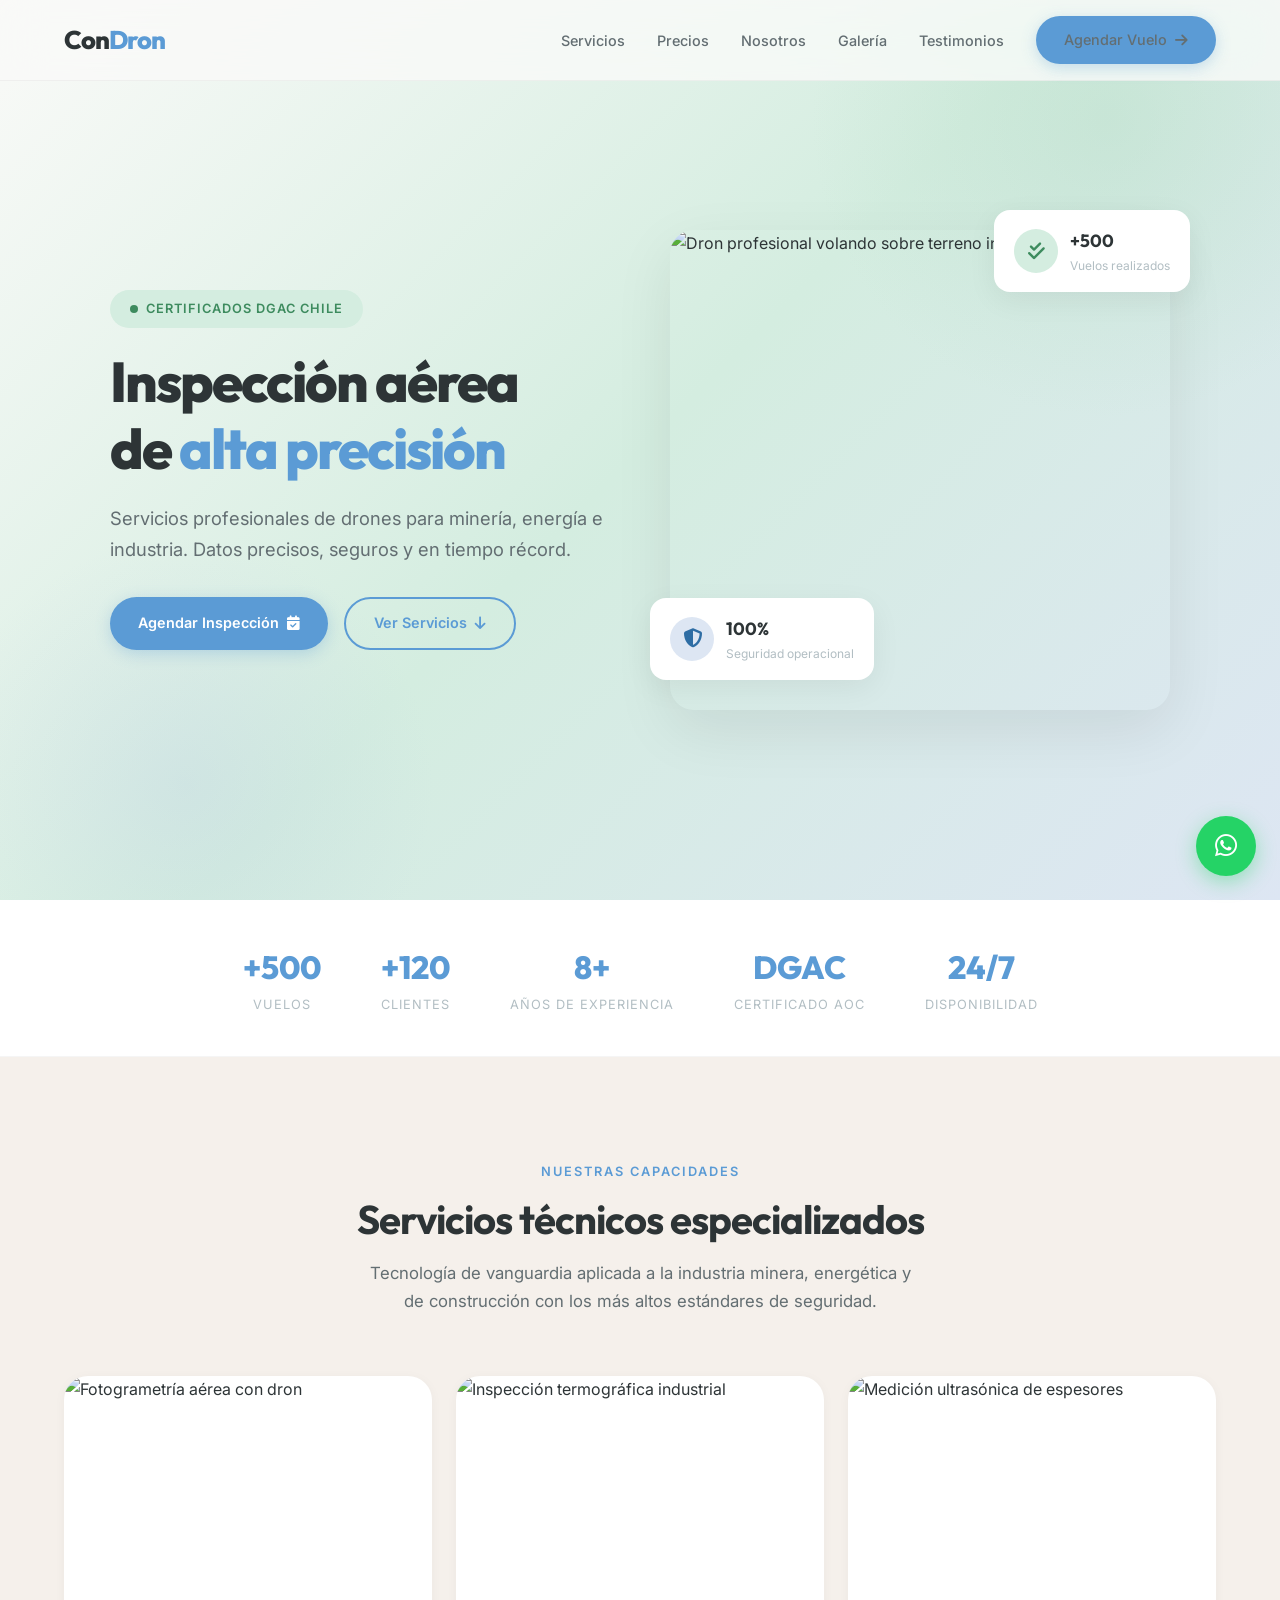
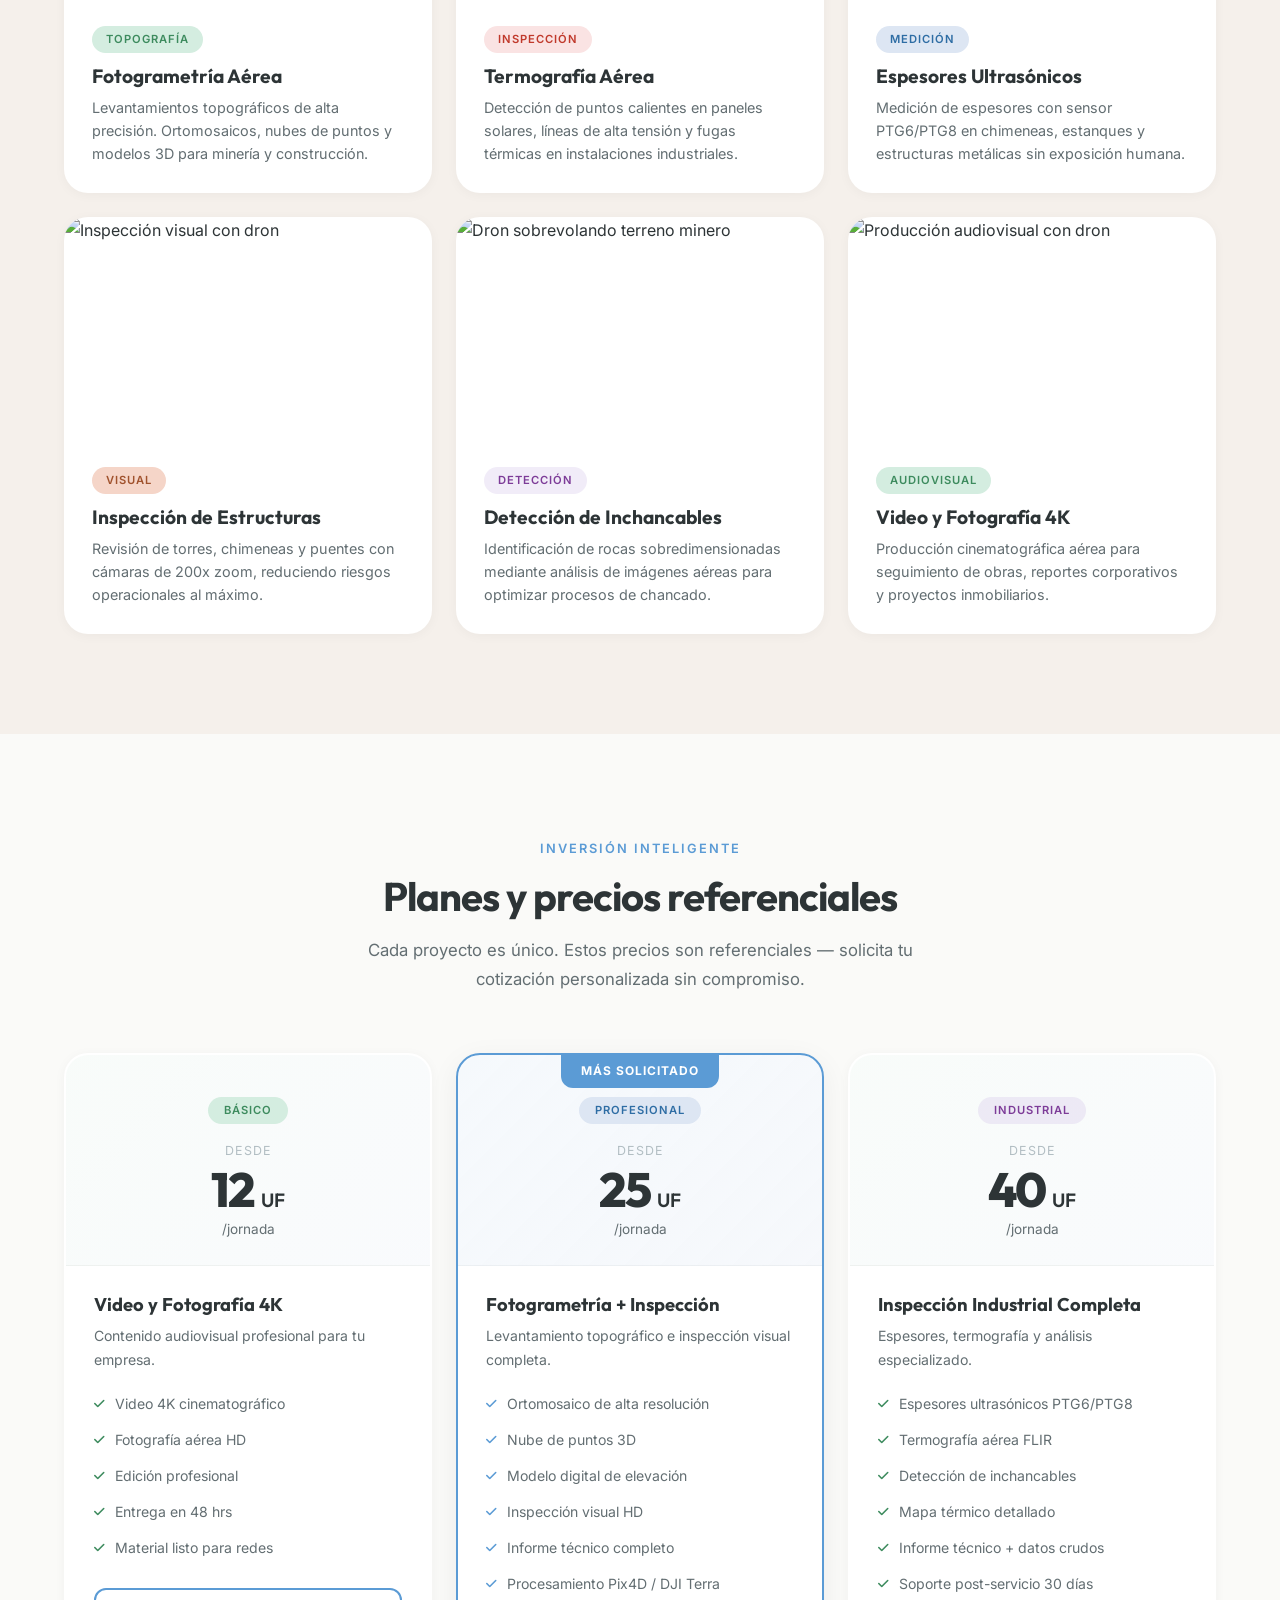
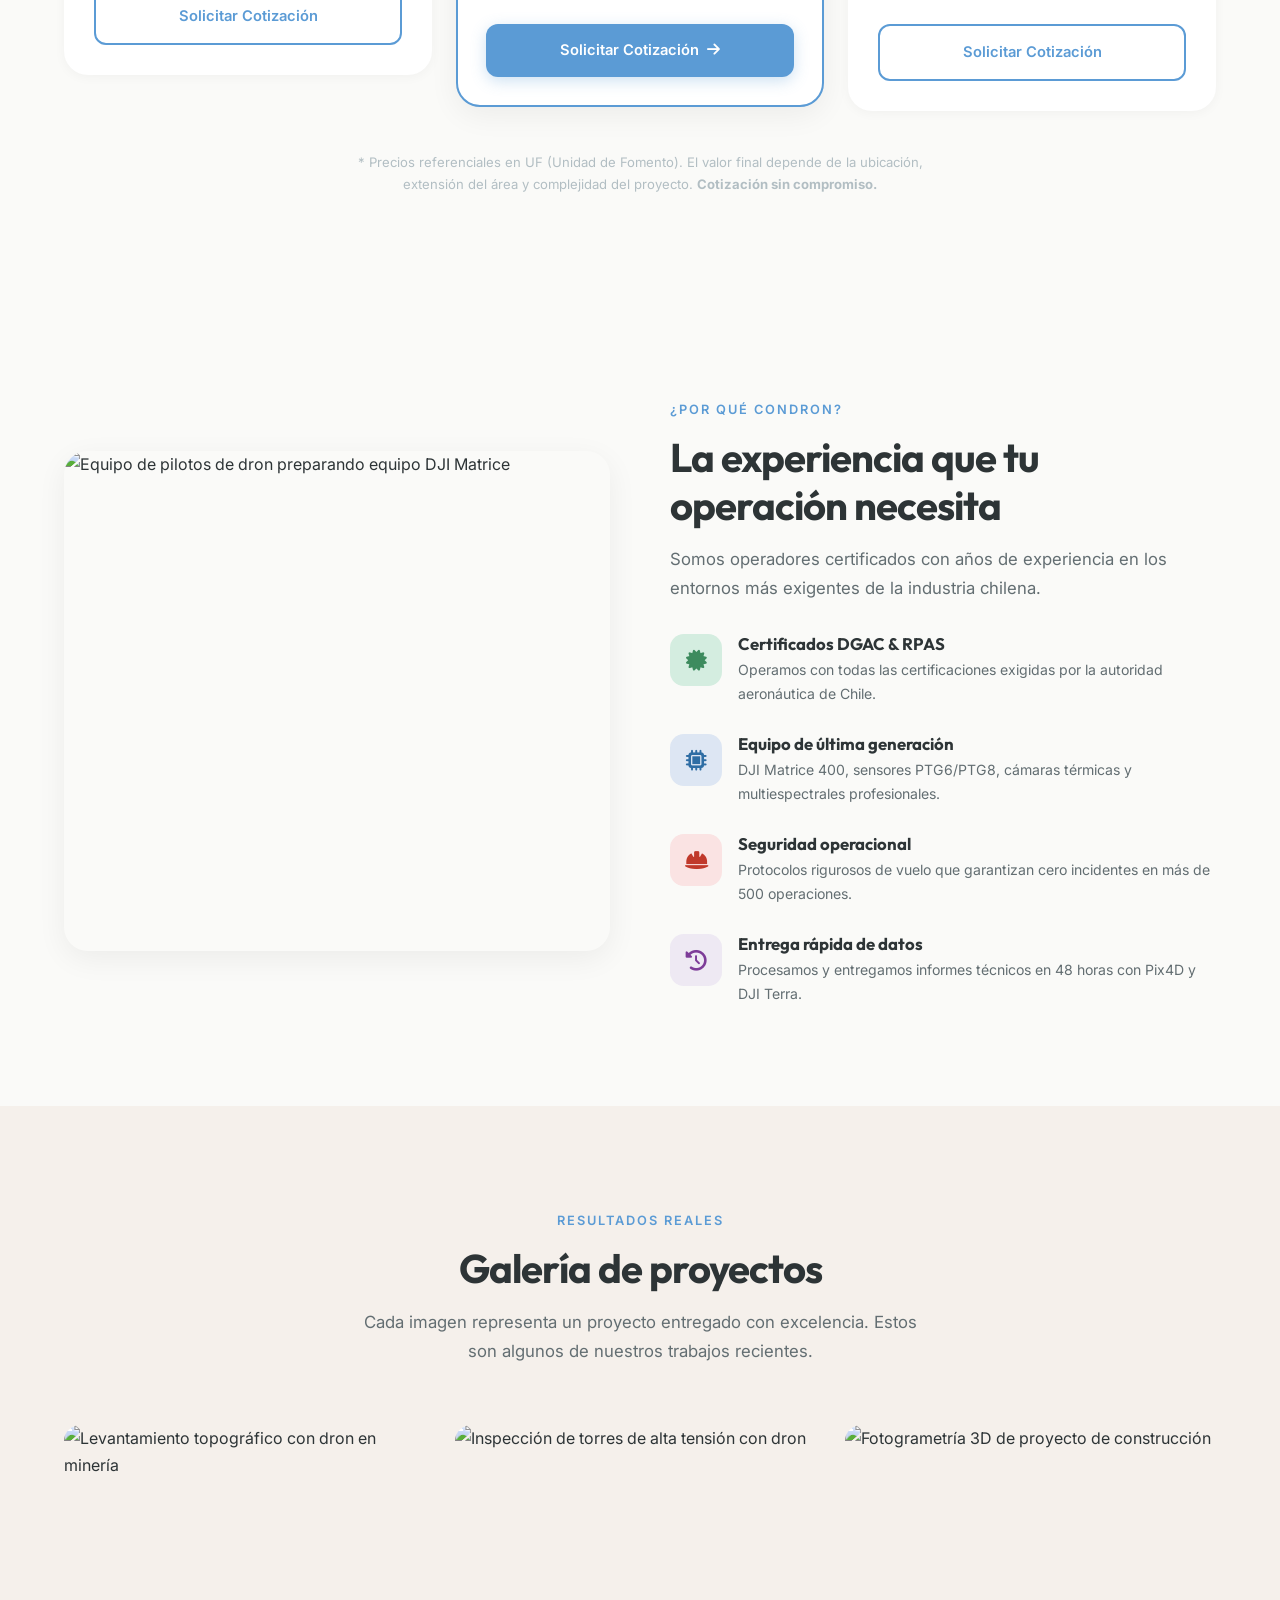
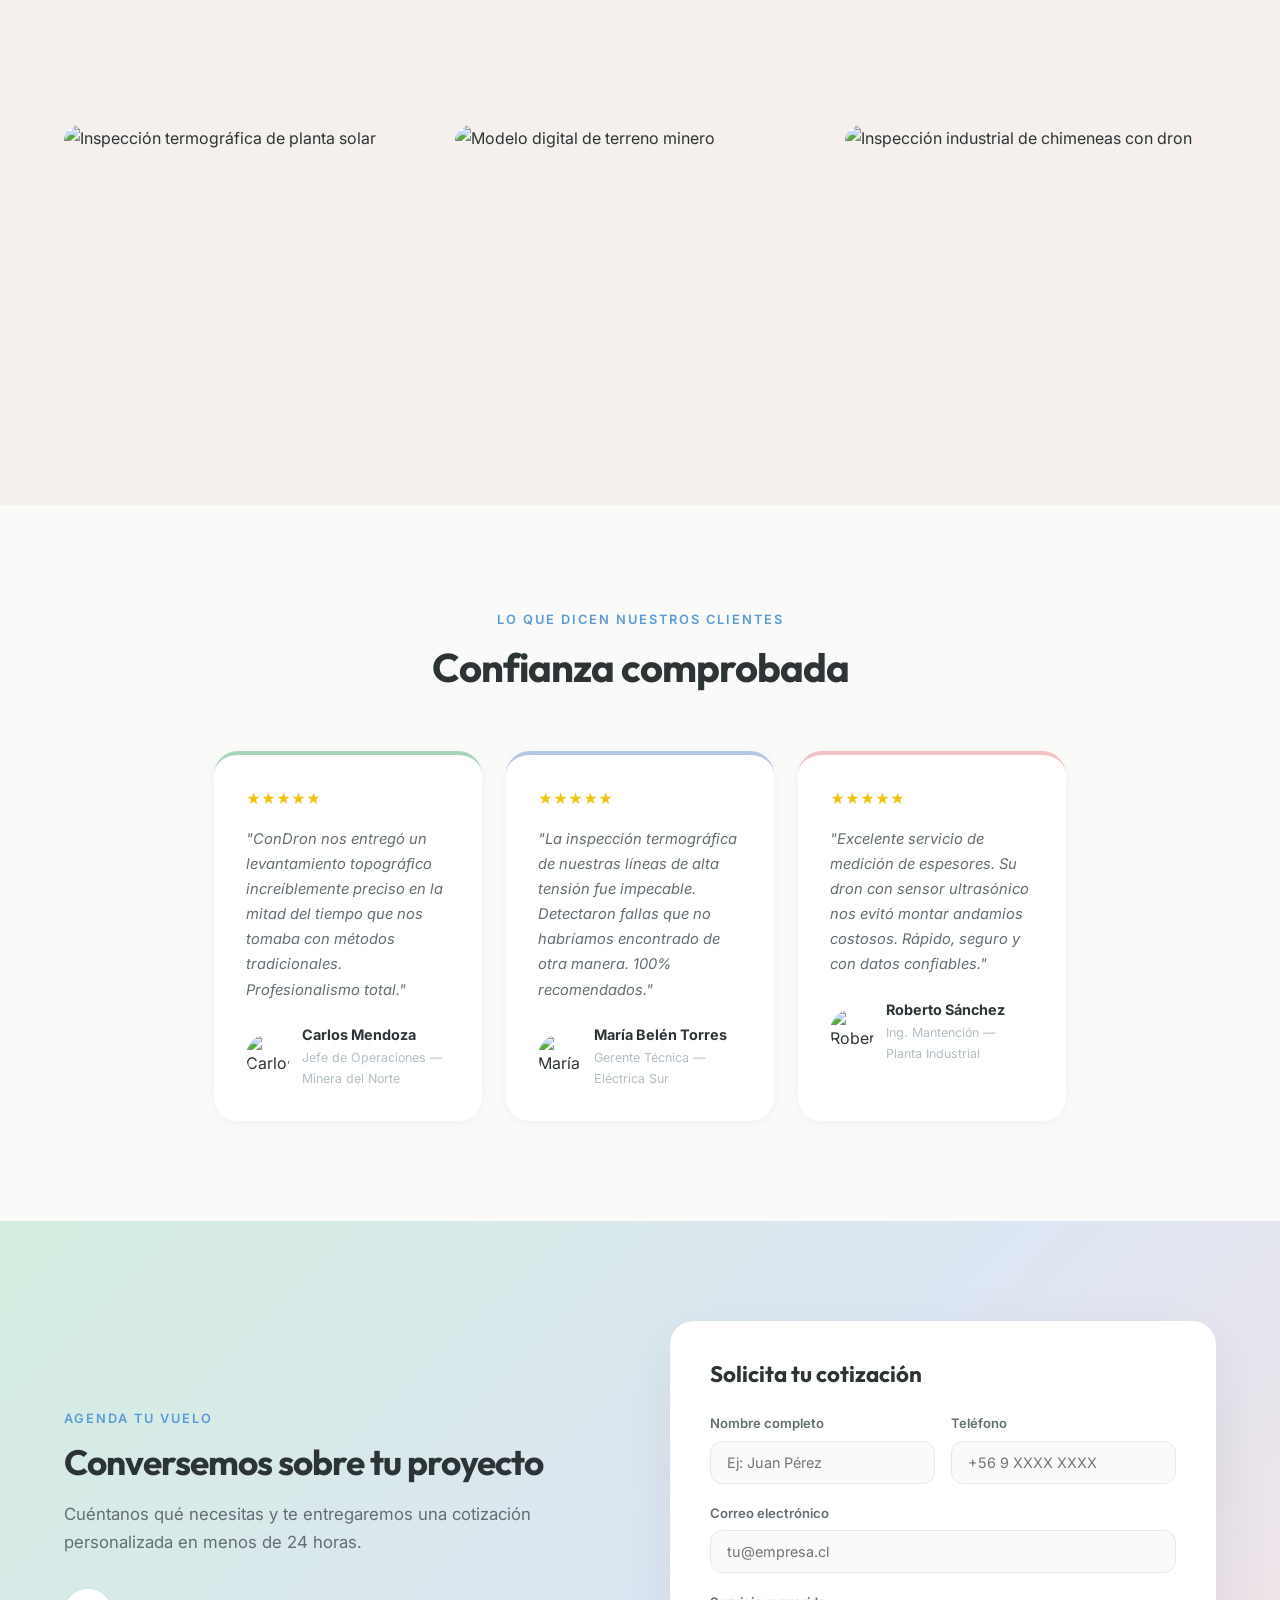
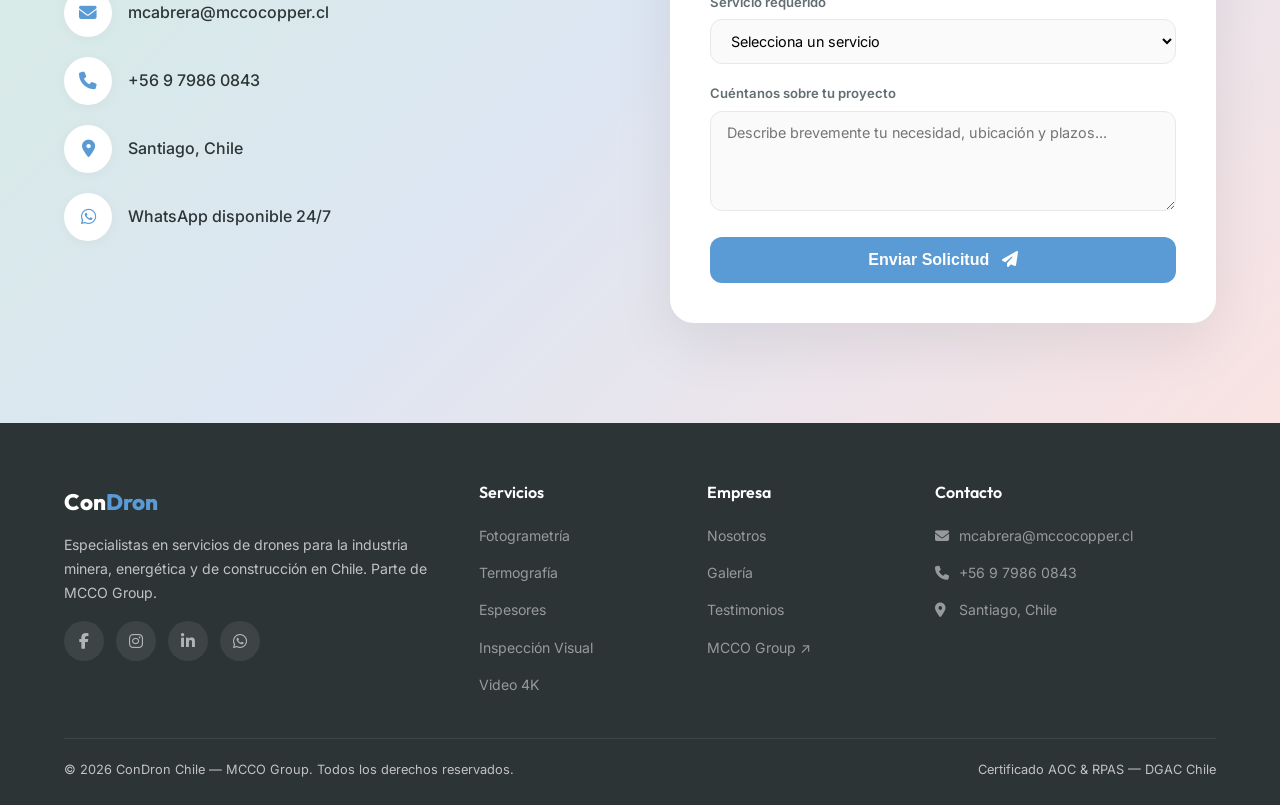
==== commit b642c60a: "feat: Rediseño completo ConDrone - paleta pastel, precios, contacto real" ====
--- a/index.html
+++ b/index.html
@@ -1,540 +1,631 @@
-<!DOCTYPE html>
-<html lang="es">
-
-<head>
-    <meta charset="UTF-8">
-    <meta name="viewport" content="width=device-width, initial-scale=1.0">
-    <title>ConDron | Servicios Profesionales de Drones - Inspección, Fotogrametría y Topografía en Chile</title>
-    <meta name="description"
-        content="Servicios profesionales de drones en Chile. Fotogrametría aérea, inspección industrial, topografía, termografía y medición de espesores. Certificados DGAC. Agenda tu vuelo hoy.">
-    <link rel="stylesheet" href="https://cdnjs.cloudflare.com/ajax/libs/font-awesome/6.5.1/css/all.min.css">
-    <link rel="stylesheet" href="styles.css">
-</head>
-
-<body>
-
-    <!-- NAVBAR -->
-    <nav class="navbar" id="navbar">
-        <div class="container">
-            <a href="#" class="nav-brand">Con<span>Dron</span></a>
-            <ul class="nav-links" id="navLinks">
-                <li><a href="#servicios">Servicios</a></li>
-                <li><a href="#nosotros">Nosotros</a></li>
-                <li><a href="#galeria">Galería</a></li>
-                <li><a href="#testimonios">Testimonios</a></li>
-                <li><a href="#contacto" class="btn-cta">Agendar Vuelo <i class="fa-solid fa-arrow-right"></i></a></li>
-            </ul>
-            <button class="menu-toggle" id="menuToggle" aria-label="Menú">
-                <span></span><span></span><span></span>
-            </button>
-        </div>
-    </nav>
-
-    <!-- HERO -->
-    <section class="hero">
-        <div class="container">
-            <div class="hero-text">
-                <div class="hero-badge">Certificados DGAC Chile</div>
-                <h1>Inspección aérea<br>de <em>alta precisión</em></h1>
-                <p>Servicios profesionales de drones para minería, energía e industria. Datos precisos, seguros y en
-                    tiempo récord.</p>
-                <div class="hero-buttons">
-                    <a href="#contacto" class="btn-cta">Agendar Inspección <i
-                            class="fa-solid fa-calendar-check"></i></a>
-                    <a href="#servicios" class="btn-outline">Ver Servicios <i class="fa-solid fa-arrow-down"></i></a>
-                </div>
-            </div>
-            <div class="hero-image">
-                <img src="https://images.unsplash.com/photo-1508444845599-5c89863b1c44?auto=format&fit=crop&w=800&q=80"
-                    alt="Dron profesional volando sobre terreno industrial">
-                <div class="hero-float top">
-                    <div class="icon-circle" style="background: var(--mint-light); color: #3D8B5E;">
-                        <i class="fa-solid fa-check-double"></i>
-                    </div>
-                    <div>
-                        <div class="stat-num">+500</div>
-                        <div class="stat-label">Vuelos realizados</div>
-                    </div>
-                </div>
-                <div class="hero-float bottom">
-                    <div class="icon-circle" style="background: var(--sky-light); color: #2E6DA4;">
-                        <i class="fa-solid fa-shield-halved"></i>
-                    </div>
-                    <div>
-                        <div class="stat-num">100%</div>
-                        <div class="stat-label">Seguridad operacional</div>
-                    </div>
-                </div>
-            </div>
-        </div>
-    </section>
-
-    <!-- TRUST BAR -->
-    <section class="trust-bar">
-        <div class="container">
-            <div class="trust-item">
-                <div class="trust-num">+500</div>
-                <div class="trust-label">Vuelos</div>
-            </div>
-            <div class="trust-item">
-                <div class="trust-num">+120</div>
-                <div class="trust-label">Clientes</div>
-            </div>
-            <div class="trust-item">
-                <div class="trust-num">8+</div>
-                <div class="trust-label">Años de Experiencia</div>
-            </div>
-            <div class="trust-item">
-                <div class="trust-num">DGAC</div>
-                <div class="trust-label">Certificado AOC</div>
-            </div>
-            <div class="trust-item">
-                <div class="trust-num">24/7</div>
-                <div class="trust-label">Disponibilidad</div>
-            </div>
-        </div>
-    </section>
-
-    <!-- SERVICIOS -->
-    <section class="section services" id="servicios">
-        <div class="container">
-            <div class="section-header">
-                <span class="section-label">Nuestras Capacidades</span>
-                <h2 class="section-heading">Servicios técnicos especializados</h2>
-                <p class="section-desc">Tecnología de vanguardia aplicada a la industria minera, energética y de
-                    construcción con los más altos estándares de seguridad.</p>
-            </div>
-            <div class="services-grid">
-                <div class="service-card">
-                    <div class="service-card-img">
-                        <img src="https://images.unsplash.com/photo-1473968512647-3e447244af8f?auto=format&fit=crop&w=600&q=80"
-                            alt="Fotogrametría aérea con dron">
-                    </div>
-                    <div class="service-card-body">
-                        <span class="service-tag tag-mint">Topografía</span>
-                        <h3>Fotogrametría Aérea</h3>
-                        <p>Levantamientos topográficos de alta precisión. Ortomosaicos, nubes de puntos y modelos 3D
-                            para minería y construcción.</p>
-                    </div>
-                </div>
-                <div class="service-card">
-                    <div class="service-card-img">
-                        <img src="https://images.unsplash.com/photo-1581091226825-a6a2a5aee158?auto=format&fit=crop&w=600&q=80"
-                            alt="Inspección termográfica industrial">
-                    </div>
-                    <div class="service-card-body">
-                        <span class="service-tag tag-pink">Inspección</span>
-                        <h3>Termografía Aérea</h3>
-                        <p>Detección de puntos calientes en paneles solares, líneas de alta tensión y fugas térmicas en
-                            instalaciones industriales.</p>
-                    </div>
-                </div>
-                <div class="service-card">
-                    <div class="service-card-img">
-                        <img src="https://images.unsplash.com/photo-1504328345606-18bbc8c9d7d1?auto=format&fit=crop&w=600&q=80"
-                            alt="Medición ultrasónica de espesores">
-                    </div>
-                    <div class="service-card-body">
-                        <span class="service-tag tag-sky">Medición</span>
-                        <h3>Espesores Ultrasónicos</h3>
-                        <p>Medición de espesores con sensor PTG6/PTG8 en chimeneas, estanques y estructuras metálicas
-                            sin exposición humana.</p>
-                    </div>
-                </div>
-                <div class="service-card">
-                    <div class="service-card-img">
-                        <img src="https://images.unsplash.com/photo-1590650153855-d9e808231d41?auto=format&fit=crop&w=600&q=80"
-                            alt="Inspección visual con dron">
-                    </div>
-                    <div class="service-card-body">
-                        <span class="service-tag tag-peach">Visual</span>
-                        <h3>Inspección de Estructuras</h3>
-                        <p>Revisión de torres, chimeneas y puentes con cámaras de 200x zoom, reduciendo riesgos
-                            operacionales al máximo.</p>
-                    </div>
-                </div>
-                <div class="service-card">
-                    <div class="service-card-img">
-                        <img src="https://images.unsplash.com/photo-1521405924368-64c5b84bec60?auto=format&fit=crop&w=600&q=80"
-                            alt="Dron sobrevolando terreno minero">
-                    </div>
-                    <div class="service-card-body">
-                        <span class="service-tag tag-lavender">Detección</span>
-                        <h3>Detección de Inchancables</h3>
-                        <p>Identificación de rocas sobredimensionadas mediante análisis de imágenes aéreas para
-                            optimizar procesos de chancado.</p>
-                    </div>
-                </div>
-                <div class="service-card">
-                    <div class="service-card-img">
-                        <img src="https://images.unsplash.com/photo-1579829366248-204fe8413f31?auto=format&fit=crop&w=600&q=80"
-                            alt="Producción audiovisual con dron">
-                    </div>
-                    <div class="service-card-body">
-                        <span class="service-tag tag-mint">Audiovisual</span>
-                        <h3>Video y Fotografía 4K</h3>
-                        <p>Producción cinematográfica aérea para seguimiento de obras, reportes corporativos y proyectos
-                            inmobiliarios.</p>
-                    </div>
-                </div>
-            </div>
-        </div>
-    </section>
-
-    <!-- POR QUÉ NOSOTROS -->
-    <section class="section why-us" id="nosotros">
-        <div class="container">
-            <div class="why-image">
-                <img src="https://images.unsplash.com/photo-1527977966376-1c8408f9f108?auto=format&fit=crop&w=800&q=80"
-                    alt="Equipo de pilotos de dron preparando equipo DJI Matrice">
-            </div>
-            <div class="why-content">
-                <span class="section-label">¿Por qué ConDron?</span>
-                <h2 class="section-heading">La experiencia que tu operación necesita</h2>
-                <p class="section-desc">Somos operadores certificados con años de experiencia en los entornos más
-                    exigentes de la industria chilena.</p>
-                <div class="why-list">
-                    <div class="why-item">
-                        <div class="why-icon" style="background: var(--mint-light); color: #3D8B5E;">
-                            <i class="fa-solid fa-certificate"></i>
-                        </div>
-                        <div>
-                            <h4>Certificados DGAC & RPAS</h4>
-                            <p>Operamos con todas las certificaciones exigidas por la autoridad aeronáutica de Chile.
-                            </p>
-                        </div>
-                    </div>
-                    <div class="why-item">
-                        <div class="why-icon" style="background: var(--sky-light); color: #2E6DA4;">
-                            <i class="fa-solid fa-microchip"></i>
-                        </div>
-                        <div>
-                            <h4>Equipo de última generación</h4>
-                            <p>DJI Matrice 400, sensores PTG6/PTG8, cámaras térmicas y multiespectrales profesionales.
-                            </p>
-                        </div>
-                    </div>
-                    <div class="why-item">
-                        <div class="why-icon" style="background: var(--pink-light); color: #C0392B;">
-                            <i class="fa-solid fa-helmet-safety"></i>
-                        </div>
-                        <div>
-                            <h4>Seguridad operacional</h4>
-                            <p>Protocolos rigurosos de vuelo que garantizan cero incidentes en más de 500 operaciones.
-                            </p>
-                        </div>
-                    </div>
-                    <div class="why-item">
-                        <div class="why-icon" style="background: rgba(197,180,227,0.25); color: #7D3C98;">
-                            <i class="fa-solid fa-clock-rotate-left"></i>
-                        </div>
-                        <div>
-                            <h4>Entrega rápida de datos</h4>
-                            <p>Procesamos y entregamos informes técnicos en 48 horas con Pix4D y DJI Terra.</p>
-                        </div>
-                    </div>
-                </div>
-            </div>
-        </div>
-    </section>
-
-    <!-- GALERÍA -->
-    <section class="section gallery" id="galeria">
-        <div class="container">
-            <div class="section-header">
-                <span class="section-label">Resultados reales</span>
-                <h2 class="section-heading">Galería de proyectos</h2>
-                <p class="section-desc">Cada imagen representa un proyecto entregado con excelencia. Estos son algunos
-                    de nuestros trabajos recientes.</p>
-            </div>
-            <div class="gallery-grid">
-                <div class="gallery-item">
-                    <img src="https://images.unsplash.com/photo-1506947411487-a56738267384?auto=format&fit=crop&w=600&q=80"
-                        alt="Dron sobrevolando terreno minero">
-                    <div class="gallery-overlay">
-                        <div>
-                            <h4>Levantamiento Topográfico</h4><span>Minería — Atacama</span>
-                        </div>
-                    </div>
-                </div>
-                <div class="gallery-item">
-                    <img src="https://images.unsplash.com/photo-1541888946425-d81bb19240f5?auto=format&fit=crop&w=600&q=80"
-                        alt="Torres de alta tensión">
-                    <div class="gallery-overlay">
-                        <div>
-                            <h4>Inspección de Torres</h4><span>Energía — Región Metropolitana</span>
-                        </div>
-                    </div>
-                </div>
-                <div class="gallery-item">
-                    <img src="https://images.unsplash.com/photo-1452457750106-991bb71240eb?auto=format&fit=crop&w=600&q=80"
-                        alt="Vista aérea panorámica">
-                    <div class="gallery-overlay">
-                        <div>
-                            <h4>Fotogrametría 3D</h4><span>Construcción — Valparaíso</span>
-                        </div>
-                    </div>
-                </div>
-                <div class="gallery-item">
-                    <img src="https://images.unsplash.com/photo-1551288049-bebda4e38f71?auto=format&fit=crop&w=600&q=80"
-                        alt="Análisis de datos de vuelo">
-                    <div class="gallery-overlay">
-                        <div>
-                            <h4>Análisis Termográfico</h4><span>Solar — Antofagasta</span>
-                        </div>
-                    </div>
-                </div>
-                <div class="gallery-item">
-                    <img src="https://images.unsplash.com/photo-1559632737-29d91f868297?auto=format&fit=crop&w=600&q=80"
-                        alt="Mapa topográfico 3D">
-                    <div class="gallery-overlay">
-                        <div>
-                            <h4>Modelo Digital de Terreno</h4><span>Minería — Coquimbo</span>
-                        </div>
-                    </div>
-                </div>
-                <div class="gallery-item">
-                    <img src="https://images.unsplash.com/photo-1508444845599-5c89863b1c44?auto=format&fit=crop&w=600&q=80"
-                        alt="Dron en vuelo de inspección">
-                    <div class="gallery-overlay">
-                        <div>
-                            <h4>Inspección de Chimeneas</h4><span>Industrial — Santiago</span>
-                        </div>
-                    </div>
-                </div>
-            </div>
-        </div>
-    </section>
-
-    <!-- TESTIMONIOS -->
-    <section class="section testimonials" id="testimonios">
-        <div class="container">
-            <div class="section-header">
-                <span class="section-label">Lo que dicen nuestros clientes</span>
-                <h2 class="section-heading">Confianza comprobada</h2>
-            </div>
-            <div class="testimonial-cards">
-                <div class="testimonial-card">
-                    <div class="testimonial-stars">★★★★★</div>
-                    <p class="testimonial-text">"ConDron nos entregó un levantamiento topográfico increíblemente preciso
-                        en la mitad del tiempo que nos tomaba con métodos tradicionales. Profesionalismo total."</p>
-                    <div class="testimonial-author">
-                        <img src="https://images.unsplash.com/photo-1507003211169-0a1dd7228f2d?auto=format&fit=crop&w=100&q=80"
-                            alt="Carlos Mendoza" class="testimonial-avatar">
-                        <div>
-                            <div class="testimonial-name">Carlos Mendoza</div>
-                            <div class="testimonial-role">Jefe de Operaciones — Minera del Norte</div>
-                        </div>
-                    </div>
-                </div>
-                <div class="testimonial-card">
-                    <div class="testimonial-stars">★★★★★</div>
-                    <p class="testimonial-text">"La inspección termográfica de nuestras líneas de alta tensión fue
-                        impecable. Detectaron fallas que no habríamos encontrado de otra manera. 100% recomendados."</p>
-                    <div class="testimonial-author">
-                        <img src="https://images.unsplash.com/photo-1573496359142-b8d87734a5a2?auto=format&fit=crop&w=100&q=80"
-                            alt="María Belén Torres" class="testimonial-avatar">
-                        <div>
-                            <div class="testimonial-name">María Belén Torres</div>
-                            <div class="testimonial-role">Gerente Técnica — Eléctrica Sur</div>
-                        </div>
-                    </div>
-                </div>
-                <div class="testimonial-card">
-                    <div class="testimonial-stars">★★★★★</div>
-                    <p class="testimonial-text">"Excelente servicio de medición de espesores. Su dron con sensor
-                        ultrasónico nos evitó montar andamios costosos. Rápido, seguro y con datos confiables."</p>
-                    <div class="testimonial-author">
-                        <img src="https://images.unsplash.com/photo-1472099645785-5658abf4ff4e?auto=format&fit=crop&w=100&q=80"
-                            alt="Roberto Sánchez" class="testimonial-avatar">
-                        <div>
-                            <div class="testimonial-name">Roberto Sánchez</div>
-                            <div class="testimonial-role">Ing. Mantención — Planta Industrial</div>
-                        </div>
-                    </div>
-                </div>
-            </div>
-        </div>
-    </section>
-
-    <!-- CONTACTO / AGENDAR -->
-    <section class="section contact-section" id="contacto">
-        <div class="container">
-            <div class="contact-info">
-                <span class="section-label">Agenda tu vuelo</span>
-                <h2 class="section-heading contact-info">Conversemos sobre tu proyecto</h2>
-                <p class="section-desc">Cuéntanos qué necesitas y te entregaremos una cotización personalizada en menos
-                    de 24 horas.</p>
-                <div class="contact-list">
-                    <div class="contact-list-item">
-                        <div class="contact-list-icon"><i class="fa-solid fa-envelope"></i></div>
-                        <span>contacto@condron.cl</span>
-                    </div>
-                    <div class="contact-list-item">
-                        <div class="contact-list-icon"><i class="fa-solid fa-phone"></i></div>
-                        <span>+56 9 1234 5678</span>
-                    </div>
-                    <div class="contact-list-item">
-                        <div class="contact-list-icon"><i class="fa-solid fa-location-dot"></i></div>
-                        <span>Santiago, Chile</span>
-                    </div>
-                    <div class="contact-list-item">
-                        <div class="contact-list-icon"><i class="fa-brands fa-whatsapp"></i></div>
-                        <span>WhatsApp disponible 24/7</span>
-                    </div>
-                </div>
-            </div>
-            <div class="contact-form">
-                <h3>Solicita tu cotización</h3>
-                <form id="contactForm">
-                    <div class="form-row">
-                        <div class="form-group">
-                            <label for="name">Nombre completo</label>
-                            <input type="text" id="name" placeholder="Ej: Juan Pérez" required>
-                        </div>
-                        <div class="form-group">
-                            <label for="phone">Teléfono</label>
-                            <input type="tel" id="phone" placeholder="+56 9 XXXX XXXX" required>
-                        </div>
-                    </div>
-                    <div class="form-group">
-                        <label for="email">Correo electrónico</label>
-                        <input type="email" id="email" placeholder="tu@empresa.cl" required>
-                    </div>
-                    <div class="form-group">
-                        <label for="service">Servicio requerido</label>
-                        <select id="service" required>
-                            <option value="" disabled selected>Selecciona un servicio</option>
-                            <option>Fotogrametría Aérea</option>
-                            <option>Termografía / Inspección Térmica</option>
-                            <option>Medición de Espesores Ultrasónicos</option>
-                            <option>Inspección Visual de Estructuras</option>
-                            <option>Detección de Inchancables</option>
-                            <option>Video y Fotografía 4K</option>
-                            <option>Otro / Consulta General</option>
-                        </select>
-                    </div>
-                    <div class="form-group">
-                        <label for="message">Cuéntanos sobre tu proyecto</label>
-                        <textarea id="message"
-                            placeholder="Describe brevemente tu necesidad, ubicación y plazos..."></textarea>
-                    </div>
-                    <button type="submit" class="btn-submit">
-                        Enviar Solicitud <i class="fa-solid fa-paper-plane" style="margin-left:8px;"></i>
-                    </button>
-                </form>
-            </div>
-        </div>
-    </section>
-
-    <!-- FOOTER -->
-    <footer class="footer">
-        <div class="container">
-            <div class="footer-grid">
-                <div>
-                    <div class="footer-brand">Con<span>Dron</span></div>
-                    <p>Especialistas en servicios de drones para la industria minera, energética y de construcción en
-                        Chile. Parte de MCCO Group.</p>
-                    <div class="footer-social">
-                        <a href="#" aria-label="Facebook"><i class="fa-brands fa-facebook-f"></i></a>
-                        <a href="#" aria-label="Instagram"><i class="fa-brands fa-instagram"></i></a>
-                        <a href="#" aria-label="LinkedIn"><i class="fa-brands fa-linkedin-in"></i></a>
-                        <a href="#" aria-label="WhatsApp"><i class="fa-brands fa-whatsapp"></i></a>
-                    </div>
-                </div>
-                <div>
-                    <h5>Servicios</h5>
-                    <ul class="footer-links">
-                        <li><a href="#servicios">Fotogrametría</a></li>
-                        <li><a href="#servicios">Termografía</a></li>
-                        <li><a href="#servicios">Espesores</a></li>
-                        <li><a href="#servicios">Inspección Visual</a></li>
-                        <li><a href="#servicios">Video 4K</a></li>
-                    </ul>
-                </div>
-                <div>
-                    <h5>Empresa</h5>
-                    <ul class="footer-links">
-                        <li><a href="#nosotros">Nosotros</a></li>
-                        <li><a href="#galeria">Galería</a></li>
-                        <li><a href="#testimonios">Testimonios</a></li>
-                        <li><a href="https://www.mcco.cl/" target="_blank">MCCO Group ↗</a></li>
-                    </ul>
-                </div>
-                <div>
-                    <h5>Contacto</h5>
-                    <ul class="footer-links">
-                        <li><a href="mailto:contacto@condron.cl"><i class="fa-solid fa-envelope"
-                                    style="width:20px;"></i> contacto@condron.cl</a></li>
-                        <li><a href="tel:+56912345678"><i class="fa-solid fa-phone" style="width:20px;"></i> +56 9 1234
-                                5678</a></li>
-                        <li><a href="#"><i class="fa-solid fa-location-dot" style="width:20px;"></i> Santiago, Chile</a>
-                        </li>
-                    </ul>
-                </div>
-            </div>
-            <div class="footer-bottom">
-                <span>&copy; 2025 ConDron Chile — MCCO Group. Todos los derechos reservados.</span>
-                <span>Certificado AOC & RPAS — DGAC Chile</span>
-            </div>
-        </div>
-    </footer>
-
-    <!-- WHATSAPP FLOTANTE -->
-    <a href="https://wa.me/56912345678?text=Hola%2C%20me%20interesa%20cotizar%20un%20servicio%20de%20drones"
-        target="_blank" class="whatsapp-float" aria-label="Contactar por WhatsApp">
-        <i class="fa-brands fa-whatsapp"></i>
-    </a>
-
-    <script>
-        // Navbar scroll effect
-        const navbar = document.getElementById('navbar');
-        window.addEventListener('scroll', () => {
-            navbar.classList.toggle('scrolled', window.scrollY > 50);
-        });
-
-        // Mobile menu toggle
-        const menuToggle = document.getElementById('menuToggle');
-        const navLinks = document.getElementById('navLinks');
-        menuToggle.addEventListener('click', () => {
-            navLinks.classList.toggle('active');
-        });
-
-        // Close mobile menu on link click
-        navLinks.querySelectorAll('a').forEach(link => {
-            link.addEventListener('click', () => navLinks.classList.remove('active'));
-        });
-
-        // Form submit handler
-        document.getElementById('contactForm').addEventListener('submit', function (e) {
-            e.preventDefault();
-            const name = document.getElementById('name').value;
-            const phone = document.getElementById('phone').value;
-            const service = document.getElementById('service').value;
-            const message = document.getElementById('message').value;
-            const waText = `Hola ConDron! Soy ${name}.\nServicio: ${service}\nTeléfono: ${phone}\nMensaje: ${message}`;
-            window.open(`https://wa.me/56912345678?text=${encodeURIComponent(waText)}`, '_blank');
-        });
-
-        // Animate on scroll (simple IntersectionObserver)
-        const observerOptions = { threshold: 0.1, rootMargin: '0px 0px -50px 0px' };
-        const observer = new IntersectionObserver((entries) => {
-            entries.forEach(entry => {
-                if (entry.isIntersecting) {
-                    entry.target.style.opacity = '1';
-                    entry.target.style.transform = 'translateY(0)';
-                }
-            });
-        }, observerOptions);
-
-        document.querySelectorAll('.service-card, .gallery-item, .testimonial-card, .why-item, .trust-item').forEach(el => {
-            el.style.opacity = '0';
-            el.style.transform = 'translateY(30px)';
-            el.style.transition = 'opacity 0.6s ease, transform 0.6s ease';
-            observer.observe(el);
-        });
-    </script>
-
-</body>
-
+<!DOCTYPE html>
+<html lang="es">
+
+<head>
+    <meta charset="UTF-8">
+    <meta name="viewport" content="width=device-width, initial-scale=1.0">
+    <title>ConDron | Servicios Profesionales de Drones - Inspección, Fotogrametría y Topografía en Chile</title>
+    <meta name="description"
+        content="Servicios profesionales de drones en Chile. Fotogrametría aérea, inspección industrial, topografía, termografía y medición de espesores. Certificados DGAC. Agenda tu vuelo hoy.">
+    <link rel="stylesheet" href="https://cdnjs.cloudflare.com/ajax/libs/font-awesome/6.5.1/css/all.min.css">
+    <link rel="stylesheet" href="styles.css">
+</head>
+
+<body>
+
+    <!-- NAVBAR -->
+    <nav class="navbar" id="navbar">
+        <div class="container">
+            <a href="#" class="nav-brand">Con<span>Dron</span></a>
+            <ul class="nav-links" id="navLinks">
+                <li><a href="#servicios">Servicios</a></li>
+                <li><a href="#precios">Precios</a></li>
+                <li><a href="#nosotros">Nosotros</a></li>
+                <li><a href="#galeria">Galería</a></li>
+                <li><a href="#testimonios">Testimonios</a></li>
+                <li><a href="#contacto" class="btn-cta">Agendar Vuelo <i class="fa-solid fa-arrow-right"></i></a></li>
+            </ul>
+            <button class="menu-toggle" id="menuToggle" aria-label="Menú">
+                <span></span><span></span><span></span>
+            </button>
+        </div>
+    </nav>
+
+    <!-- HERO -->
+    <section class="hero">
+        <div class="container">
+            <div class="hero-text">
+                <div class="hero-badge">Certificados DGAC Chile</div>
+                <h1>Inspección aérea<br>de <em>alta precisión</em></h1>
+                <p>Servicios profesionales de drones para minería, energía e industria. Datos precisos, seguros y en
+                    tiempo récord.</p>
+                <div class="hero-buttons">
+                    <a href="#contacto" class="btn-cta">Agendar Inspección <i
+                            class="fa-solid fa-calendar-check"></i></a>
+                    <a href="#servicios" class="btn-outline">Ver Servicios <i class="fa-solid fa-arrow-down"></i></a>
+                </div>
+            </div>
+            <div class="hero-image">
+                <img src="https://images.unsplash.com/photo-1508444845599-5c89863b1c44?auto=format&fit=crop&w=800&q=80"
+                    alt="Dron profesional volando sobre terreno industrial">
+                <div class="hero-float top">
+                    <div class="icon-circle" style="background: var(--mint-light); color: #3D8B5E;">
+                        <i class="fa-solid fa-check-double"></i>
+                    </div>
+                    <div>
+                        <div class="stat-num">+500</div>
+                        <div class="stat-label">Vuelos realizados</div>
+                    </div>
+                </div>
+                <div class="hero-float bottom">
+                    <div class="icon-circle" style="background: var(--sky-light); color: #2E6DA4;">
+                        <i class="fa-solid fa-shield-halved"></i>
+                    </div>
+                    <div>
+                        <div class="stat-num">100%</div>
+                        <div class="stat-label">Seguridad operacional</div>
+                    </div>
+                </div>
+            </div>
+        </div>
+    </section>
+
+    <!-- TRUST BAR -->
+    <section class="trust-bar">
+        <div class="container">
+            <div class="trust-item">
+                <div class="trust-num">+500</div>
+                <div class="trust-label">Vuelos</div>
+            </div>
+            <div class="trust-item">
+                <div class="trust-num">+120</div>
+                <div class="trust-label">Clientes</div>
+            </div>
+            <div class="trust-item">
+                <div class="trust-num">8+</div>
+                <div class="trust-label">Años de Experiencia</div>
+            </div>
+            <div class="trust-item">
+                <div class="trust-num">DGAC</div>
+                <div class="trust-label">Certificado AOC</div>
+            </div>
+            <div class="trust-item">
+                <div class="trust-num">24/7</div>
+                <div class="trust-label">Disponibilidad</div>
+            </div>
+        </div>
+    </section>
+
+    <!-- SERVICIOS -->
+    <section class="section services" id="servicios">
+        <div class="container">
+            <div class="section-header">
+                <span class="section-label">Nuestras Capacidades</span>
+                <h2 class="section-heading">Servicios técnicos especializados</h2>
+                <p class="section-desc">Tecnología de vanguardia aplicada a la industria minera, energética y de
+                    construcción con los más altos estándares de seguridad.</p>
+            </div>
+            <div class="services-grid">
+                <div class="service-card">
+                    <div class="service-card-img">
+                        <img src="https://images.unsplash.com/photo-1473968512647-3e447244af8f?auto=format&fit=crop&w=600&q=80"
+                            alt="Fotogrametría aérea con dron">
+                    </div>
+                    <div class="service-card-body">
+                        <span class="service-tag tag-mint">Topografía</span>
+                        <h3>Fotogrametría Aérea</h3>
+                        <p>Levantamientos topográficos de alta precisión. Ortomosaicos, nubes de puntos y modelos 3D
+                            para minería y construcción.</p>
+                    </div>
+                </div>
+                <div class="service-card">
+                    <div class="service-card-img">
+                        <img src="https://images.unsplash.com/photo-1581091226825-a6a2a5aee158?auto=format&fit=crop&w=600&q=80"
+                            alt="Inspección termográfica industrial">
+                    </div>
+                    <div class="service-card-body">
+                        <span class="service-tag tag-pink">Inspección</span>
+                        <h3>Termografía Aérea</h3>
+                        <p>Detección de puntos calientes en paneles solares, líneas de alta tensión y fugas térmicas en
+                            instalaciones industriales.</p>
+                    </div>
+                </div>
+                <div class="service-card">
+                    <div class="service-card-img">
+                        <img src="https://images.unsplash.com/photo-1504328345606-18bbc8c9d7d1?auto=format&fit=crop&w=600&q=80"
+                            alt="Medición ultrasónica de espesores">
+                    </div>
+                    <div class="service-card-body">
+                        <span class="service-tag tag-sky">Medición</span>
+                        <h3>Espesores Ultrasónicos</h3>
+                        <p>Medición de espesores con sensor PTG6/PTG8 en chimeneas, estanques y estructuras metálicas
+                            sin exposición humana.</p>
+                    </div>
+                </div>
+                <div class="service-card">
+                    <div class="service-card-img">
+                        <img src="https://images.unsplash.com/photo-1590650153855-d9e808231d41?auto=format&fit=crop&w=600&q=80"
+                            alt="Inspección visual con dron">
+                    </div>
+                    <div class="service-card-body">
+                        <span class="service-tag tag-peach">Visual</span>
+                        <h3>Inspección de Estructuras</h3>
+                        <p>Revisión de torres, chimeneas y puentes con cámaras de 200x zoom, reduciendo riesgos
+                            operacionales al máximo.</p>
+                    </div>
+                </div>
+                <div class="service-card">
+                    <div class="service-card-img">
+                        <img src="https://images.unsplash.com/photo-1521405924368-64c5b84bec60?auto=format&fit=crop&w=600&q=80"
+                            alt="Dron sobrevolando terreno minero">
+                    </div>
+                    <div class="service-card-body">
+                        <span class="service-tag tag-lavender">Detección</span>
+                        <h3>Detección de Inchancables</h3>
+                        <p>Identificación de rocas sobredimensionadas mediante análisis de imágenes aéreas para
+                            optimizar procesos de chancado.</p>
+                    </div>
+                </div>
+                <div class="service-card">
+                    <div class="service-card-img">
+                        <img src="https://images.unsplash.com/photo-1579829366248-204fe8413f31?auto=format&fit=crop&w=600&q=80"
+                            alt="Producción audiovisual con dron">
+                    </div>
+                    <div class="service-card-body">
+                        <span class="service-tag tag-mint">Audiovisual</span>
+                        <h3>Video y Fotografía 4K</h3>
+                        <p>Producción cinematográfica aérea para seguimiento de obras, reportes corporativos y proyectos
+                            inmobiliarios.</p>
+                    </div>
+                </div>
+            </div>
+        </div>
+    </section>
+
+    <!-- PRECIOS -->
+    <section class="section pricing" id="precios">
+        <div class="container">
+            <div class="section-header">
+                <span class="section-label">Inversión inteligente</span>
+                <h2 class="section-heading">Planes y precios referenciales</h2>
+                <p class="section-desc">Cada proyecto es único. Estos precios son referenciales —
+                    solicita tu cotización personalizada sin compromiso.</p>
+            </div>
+            <div class="pricing-grid">
+                <!-- BÁSICO -->
+                <div class="pricing-card">
+                    <div class="pricing-card-header">
+                        <span class="pricing-tag tag-mint">Básico</span>
+                        <div class="pricing-price">
+                            <span class="pricing-from">Desde</span>
+                            <span class="pricing-amount">12 <small>UF</small></span>
+                            <span class="pricing-unit">/jornada</span>
+                        </div>
+                    </div>
+                    <div class="pricing-card-body">
+                        <h3>Video y Fotografía 4K</h3>
+                        <p>Contenido audiovisual profesional para tu empresa.</p>
+                        <ul class="pricing-features">
+                            <li><i class="fa-solid fa-check"></i> Video 4K cinematográfico</li>
+                            <li><i class="fa-solid fa-check"></i> Fotografía aérea HD</li>
+                            <li><i class="fa-solid fa-check"></i> Edición profesional</li>
+                            <li><i class="fa-solid fa-check"></i> Entrega en 48 hrs</li>
+                            <li><i class="fa-solid fa-check"></i> Material listo para redes</li>
+                        </ul>
+                        <a href="#contacto" class="btn-outline pricing-btn">Solicitar Cotización</a>
+                    </div>
+                </div>
+                <!-- PROFESIONAL -->
+                <div class="pricing-card pricing-featured">
+                    <div class="pricing-badge">Más solicitado</div>
+                    <div class="pricing-card-header">
+                        <span class="pricing-tag tag-sky">Profesional</span>
+                        <div class="pricing-price">
+                            <span class="pricing-from">Desde</span>
+                            <span class="pricing-amount">25 <small>UF</small></span>
+                            <span class="pricing-unit">/jornada</span>
+                        </div>
+                    </div>
+                    <div class="pricing-card-body">
+                        <h3>Fotogrametría + Inspección</h3>
+                        <p>Levantamiento topográfico e inspección visual completa.</p>
+                        <ul class="pricing-features">
+                            <li><i class="fa-solid fa-check"></i> Ortomosaico de alta resolución</li>
+                            <li><i class="fa-solid fa-check"></i> Nube de puntos 3D</li>
+                            <li><i class="fa-solid fa-check"></i> Modelo digital de elevación</li>
+                            <li><i class="fa-solid fa-check"></i> Inspección visual HD</li>
+                            <li><i class="fa-solid fa-check"></i> Informe técnico completo</li>
+                            <li><i class="fa-solid fa-check"></i> Procesamiento Pix4D / DJI Terra</li>
+                        </ul>
+                        <a href="#contacto" class="btn-cta pricing-btn">Solicitar Cotización <i
+                                class="fa-solid fa-arrow-right"></i></a>
+                    </div>
+                </div>
+                <!-- INDUSTRIAL -->
+                <div class="pricing-card">
+                    <div class="pricing-card-header">
+                        <span class="pricing-tag tag-lavender">Industrial</span>
+                        <div class="pricing-price">
+                            <span class="pricing-from">Desde</span>
+                            <span class="pricing-amount">40 <small>UF</small></span>
+                            <span class="pricing-unit">/jornada</span>
+                        </div>
+                    </div>
+                    <div class="pricing-card-body">
+                        <h3>Inspección Industrial Completa</h3>
+                        <p>Espesores, termografía y análisis especializado.</p>
+                        <ul class="pricing-features">
+                            <li><i class="fa-solid fa-check"></i> Espesores ultrasónicos PTG6/PTG8</li>
+                            <li><i class="fa-solid fa-check"></i> Termografía aérea FLIR</li>
+                            <li><i class="fa-solid fa-check"></i> Detección de inchancables</li>
+                            <li><i class="fa-solid fa-check"></i> Mapa térmico detallado</li>
+                            <li><i class="fa-solid fa-check"></i> Informe técnico + datos crudos</li>
+                            <li><i class="fa-solid fa-check"></i> Soporte post-servicio 30 días</li>
+                        </ul>
+                        <a href="#contacto" class="btn-outline pricing-btn">Solicitar Cotización</a>
+                    </div>
+                </div>
+            </div>
+            <p class="pricing-disclaimer">* Precios referenciales en UF (Unidad de Fomento). El valor final depende
+                de la ubicación, extensión del área y complejidad del proyecto. <strong>Cotización sin
+                    compromiso.</strong></p>
+        </div>
+    </section>
+
+    <!-- POR QUÉ NOSOTROS -->
+    <section class="section why-us" id="nosotros">
+        <div class="container">
+            <div class="why-image">
+                <img src="https://images.unsplash.com/photo-1527977966376-1c8408f9f108?auto=format&fit=crop&w=800&q=80"
+                    alt="Equipo de pilotos de dron preparando equipo DJI Matrice">
+            </div>
+            <div class="why-content">
+                <span class="section-label">¿Por qué ConDron?</span>
+                <h2 class="section-heading">La experiencia que tu operación necesita</h2>
+                <p class="section-desc">Somos operadores certificados con años de experiencia en los entornos más
+                    exigentes de la industria chilena.</p>
+                <div class="why-list">
+                    <div class="why-item">
+                        <div class="why-icon" style="background: var(--mint-light); color: #3D8B5E;">
+                            <i class="fa-solid fa-certificate"></i>
+                        </div>
+                        <div>
+                            <h4>Certificados DGAC & RPAS</h4>
+                            <p>Operamos con todas las certificaciones exigidas por la autoridad aeronáutica de Chile.
+                            </p>
+                        </div>
+                    </div>
+                    <div class="why-item">
+                        <div class="why-icon" style="background: var(--sky-light); color: #2E6DA4;">
+                            <i class="fa-solid fa-microchip"></i>
+                        </div>
+                        <div>
+                            <h4>Equipo de última generación</h4>
+                            <p>DJI Matrice 400, sensores PTG6/PTG8, cámaras térmicas y multiespectrales profesionales.
+                            </p>
+                        </div>
+                    </div>
+                    <div class="why-item">
+                        <div class="why-icon" style="background: var(--pink-light); color: #C0392B;">
+                            <i class="fa-solid fa-helmet-safety"></i>
+                        </div>
+                        <div>
+                            <h4>Seguridad operacional</h4>
+                            <p>Protocolos rigurosos de vuelo que garantizan cero incidentes en más de 500 operaciones.
+                            </p>
+                        </div>
+                    </div>
+                    <div class="why-item">
+                        <div class="why-icon" style="background: rgba(197,180,227,0.25); color: #7D3C98;">
+                            <i class="fa-solid fa-clock-rotate-left"></i>
+                        </div>
+                        <div>
+                            <h4>Entrega rápida de datos</h4>
+                            <p>Procesamos y entregamos informes técnicos en 48 horas con Pix4D y DJI Terra.</p>
+                        </div>
+                    </div>
+                </div>
+            </div>
+        </div>
+    </section>
+
+    <!-- GALERÍA -->
+    <section class="section gallery" id="galeria">
+        <div class="container">
+            <div class="section-header">
+                <span class="section-label">Resultados reales</span>
+                <h2 class="section-heading">Galería de proyectos</h2>
+                <p class="section-desc">Cada imagen representa un proyecto entregado con excelencia. Estos son algunos
+                    de nuestros trabajos recientes.</p>
+            </div>
+            <div class="gallery-grid">
+                <div class="gallery-item">
+                    <img src="https://images.unsplash.com/photo-1605792657660-596af9009e82?auto=format&fit=crop&w=600&q=80"
+                        alt="Levantamiento topográfico con dron en minería">
+                    <div class="gallery-overlay">
+                        <div>
+                            <h4>Levantamiento Topográfico</h4><span>Minería — Atacama</span>
+                        </div>
+                    </div>
+                </div>
+                <div class="gallery-item">
+                    <img src="https://images.unsplash.com/photo-1473341304170-971dccb5ac1e?auto=format&fit=crop&w=600&q=80"
+                        alt="Inspección de torres de alta tensión con dron">
+                    <div class="gallery-overlay">
+                        <div>
+                            <h4>Inspección de Torres</h4><span>Energía — Región Metropolitana</span>
+                        </div>
+                    </div>
+                </div>
+                <div class="gallery-item">
+                    <img src="https://images.unsplash.com/photo-1503387837-b154d5074bd2?auto=format&fit=crop&w=600&q=80"
+                        alt="Fotogrametría 3D de proyecto de construcción">
+                    <div class="gallery-overlay">
+                        <div>
+                            <h4>Fotogrametría 3D</h4><span>Construcción — Valparaíso</span>
+                        </div>
+                    </div>
+                </div>
+                <div class="gallery-item">
+                    <img src="https://images.unsplash.com/photo-1509391366360-2e959784a276?auto=format&fit=crop&w=600&q=80"
+                        alt="Inspección termográfica de planta solar">
+                    <div class="gallery-overlay">
+                        <div>
+                            <h4>Análisis Termográfico</h4><span>Solar — Antofagasta</span>
+                        </div>
+                    </div>
+                </div>
+                <div class="gallery-item">
+                    <img src="https://images.unsplash.com/photo-1586528116311-ad8dd3c8310d?auto=format&fit=crop&w=600&q=80"
+                        alt="Modelo digital de terreno minero">
+                    <div class="gallery-overlay">
+                        <div>
+                            <h4>Modelo Digital de Terreno</h4><span>Minería — Coquimbo</span>
+                        </div>
+                    </div>
+                </div>
+                <div class="gallery-item">
+                    <img src="https://images.unsplash.com/photo-1513828583688-c52646db42da?auto=format&fit=crop&w=600&q=80"
+                        alt="Inspección industrial de chimeneas con dron">
+                    <div class="gallery-overlay">
+                        <div>
+                            <h4>Inspección de Chimeneas</h4><span>Industrial — Santiago</span>
+                        </div>
+                    </div>
+                </div>
+            </div>
+        </div>
+    </section>
+
+    <!-- TESTIMONIOS -->
+    <section class="section testimonials" id="testimonios">
+        <div class="container">
+            <div class="section-header">
+                <span class="section-label">Lo que dicen nuestros clientes</span>
+                <h2 class="section-heading">Confianza comprobada</h2>
+            </div>
+            <div class="testimonial-cards">
+                <div class="testimonial-card">
+                    <div class="testimonial-stars">★★★★★</div>
+                    <p class="testimonial-text">"ConDron nos entregó un levantamiento topográfico increíblemente preciso
+                        en la mitad del tiempo que nos tomaba con métodos tradicionales. Profesionalismo total."</p>
+                    <div class="testimonial-author">
+                        <img src="https://images.unsplash.com/photo-1507003211169-0a1dd7228f2d?auto=format&fit=crop&w=100&q=80"
+                            alt="Carlos Mendoza" class="testimonial-avatar">
+                        <div>
+                            <div class="testimonial-name">Carlos Mendoza</div>
+                            <div class="testimonial-role">Jefe de Operaciones — Minera del Norte</div>
+                        </div>
+                    </div>
+                </div>
+                <div class="testimonial-card">
+                    <div class="testimonial-stars">★★★★★</div>
+                    <p class="testimonial-text">"La inspección termográfica de nuestras líneas de alta tensión fue
+                        impecable. Detectaron fallas que no habríamos encontrado de otra manera. 100% recomendados."</p>
+                    <div class="testimonial-author">
+                        <img src="https://images.unsplash.com/photo-1573496359142-b8d87734a5a2?auto=format&fit=crop&w=100&q=80"
+                            alt="María Belén Torres" class="testimonial-avatar">
+                        <div>
+                            <div class="testimonial-name">María Belén Torres</div>
+                            <div class="testimonial-role">Gerente Técnica — Eléctrica Sur</div>
+                        </div>
+                    </div>
+                </div>
+                <div class="testimonial-card">
+                    <div class="testimonial-stars">★★★★★</div>
+                    <p class="testimonial-text">"Excelente servicio de medición de espesores. Su dron con sensor
+                        ultrasónico nos evitó montar andamios costosos. Rápido, seguro y con datos confiables."</p>
+                    <div class="testimonial-author">
+                        <img src="https://images.unsplash.com/photo-1472099645785-5658abf4ff4e?auto=format&fit=crop&w=100&q=80"
+                            alt="Roberto Sánchez" class="testimonial-avatar">
+                        <div>
+                            <div class="testimonial-name">Roberto Sánchez</div>
+                            <div class="testimonial-role">Ing. Mantención — Planta Industrial</div>
+                        </div>
+                    </div>
+                </div>
+            </div>
+        </div>
+    </section>
+
+    <!-- CONTACTO / AGENDAR -->
+    <section class="section contact-section" id="contacto">
+        <div class="container">
+            <div class="contact-info">
+                <span class="section-label">Agenda tu vuelo</span>
+                <h2 class="section-heading contact-info">Conversemos sobre tu proyecto</h2>
+                <p class="section-desc">Cuéntanos qué necesitas y te entregaremos una cotización personalizada en menos
+                    de 24 horas.</p>
+                <div class="contact-list">
+                    <div class="contact-list-item">
+                        <div class="contact-list-icon"><i class="fa-solid fa-envelope"></i></div>
+                        <span>mcabrera@mccocopper.cl</span>
+                    </div>
+                    <div class="contact-list-item">
+                        <div class="contact-list-icon"><i class="fa-solid fa-phone"></i></div>
+                        <span>+56 9 7986 0843</span>
+                    </div>
+                    <div class="contact-list-item">
+                        <div class="contact-list-icon"><i class="fa-solid fa-location-dot"></i></div>
+                        <span>Santiago, Chile</span>
+                    </div>
+                    <div class="contact-list-item">
+                        <div class="contact-list-icon"><i class="fa-brands fa-whatsapp"></i></div>
+                        <span>WhatsApp disponible 24/7</span>
+                    </div>
+                </div>
+            </div>
+            <div class="contact-form">
+                <h3>Solicita tu cotización</h3>
+                <form id="contactForm">
+                    <div class="form-row">
+                        <div class="form-group">
+                            <label for="name">Nombre completo</label>
+                            <input type="text" id="name" placeholder="Ej: Juan Pérez" required>
+                        </div>
+                        <div class="form-group">
+                            <label for="phone">Teléfono</label>
+                            <input type="tel" id="phone" placeholder="+56 9 XXXX XXXX" required>
+                        </div>
+                    </div>
+                    <div class="form-group">
+                        <label for="email">Correo electrónico</label>
+                        <input type="email" id="email" placeholder="tu@empresa.cl" required>
+                    </div>
+                    <div class="form-group">
+                        <label for="service">Servicio requerido</label>
+                        <select id="service" required>
+                            <option value="" disabled selected>Selecciona un servicio</option>
+                            <option>Fotogrametría Aérea</option>
+                            <option>Termografía / Inspección Térmica</option>
+                            <option>Medición de Espesores Ultrasónicos</option>
+                            <option>Inspección Visual de Estructuras</option>
+                            <option>Detección de Inchancables</option>
+                            <option>Video y Fotografía 4K</option>
+                            <option>Otro / Consulta General</option>
+                        </select>
+                    </div>
+                    <div class="form-group">
+                        <label for="message">Cuéntanos sobre tu proyecto</label>
+                        <textarea id="message"
+                            placeholder="Describe brevemente tu necesidad, ubicación y plazos..."></textarea>
+                    </div>
+                    <button type="submit" class="btn-submit">
+                        Enviar Solicitud <i class="fa-solid fa-paper-plane" style="margin-left:8px;"></i>
+                    </button>
+                </form>
+            </div>
+        </div>
+    </section>
+
+    <!-- FOOTER -->
+    <footer class="footer">
+        <div class="container">
+            <div class="footer-grid">
+                <div>
+                    <div class="footer-brand">Con<span>Dron</span></div>
+                    <p>Especialistas en servicios de drones para la industria minera, energética y de construcción en
+                        Chile. Parte de MCCO Group.</p>
+                    <div class="footer-social">
+                        <a href="#" aria-label="Facebook"><i class="fa-brands fa-facebook-f"></i></a>
+                        <a href="#" aria-label="Instagram"><i class="fa-brands fa-instagram"></i></a>
+                        <a href="#" aria-label="LinkedIn"><i class="fa-brands fa-linkedin-in"></i></a>
+                        <a href="#" aria-label="WhatsApp"><i class="fa-brands fa-whatsapp"></i></a>
+                    </div>
+                </div>
+                <div>
+                    <h5>Servicios</h5>
+                    <ul class="footer-links">
+                        <li><a href="#servicios">Fotogrametría</a></li>
+                        <li><a href="#servicios">Termografía</a></li>
+                        <li><a href="#servicios">Espesores</a></li>
+                        <li><a href="#servicios">Inspección Visual</a></li>
+                        <li><a href="#servicios">Video 4K</a></li>
+                    </ul>
+                </div>
+                <div>
+                    <h5>Empresa</h5>
+                    <ul class="footer-links">
+                        <li><a href="#nosotros">Nosotros</a></li>
+                        <li><a href="#galeria">Galería</a></li>
+                        <li><a href="#testimonios">Testimonios</a></li>
+                        <li><a href="https://www.mcco.cl/" target="_blank">MCCO Group ↗</a></li>
+                    </ul>
+                </div>
+                <div>
+                    <h5>Contacto</h5>
+                    <ul class="footer-links">
+                        <li><a href="mailto:mcabrera@mccocopper.cl"><i class="fa-solid fa-envelope"
+                                    style="width:20px;"></i> mcabrera@mccocopper.cl</a></li>
+                        <li><a href="tel:+56979860843"><i class="fa-solid fa-phone" style="width:20px;"></i> +56 9 7986
+                                0843</a></li>
+                        <li><a href="#"><i class="fa-solid fa-location-dot" style="width:20px;"></i> Santiago, Chile</a>
+                        </li>
+                    </ul>
+                </div>
+            </div>
+            <div class="footer-bottom">
+                <span>&copy; 2026 ConDron Chile — MCCO Group. Todos los derechos reservados.</span>
+                <span>Certificado AOC & RPAS — DGAC Chile</span>
+            </div>
+        </div>
+    </footer>
+
+    <!-- WHATSAPP FLOTANTE -->
+    <a href="https://wa.me/56979860843?text=Hola%2C%20me%20interesa%20cotizar%20un%20servicio%20de%20drones"
+        target="_blank" class="whatsapp-float" aria-label="Contactar por WhatsApp">
+        <i class="fa-brands fa-whatsapp"></i>
+    </a>
+
+    <script>
+        // Navbar scroll effect
+        const navbar = document.getElementById('navbar');
+        window.addEventListener('scroll', () => {
+            navbar.classList.toggle('scrolled', window.scrollY > 50);
+        });
+
+        // Mobile menu toggle
+        const menuToggle = document.getElementById('menuToggle');
+        const navLinks = document.getElementById('navLinks');
+        menuToggle.addEventListener('click', () => {
+            navLinks.classList.toggle('active');
+        });
+
+        // Close mobile menu on link click
+        navLinks.querySelectorAll('a').forEach(link => {
+            link.addEventListener('click', () => navLinks.classList.remove('active'));
+        });
+
+        // Form submit handler
+        document.getElementById('contactForm').addEventListener('submit', function (e) {
+            e.preventDefault();
+            const name = document.getElementById('name').value;
+            const phone = document.getElementById('phone').value;
+            const service = document.getElementById('service').value;
+            const message = document.getElementById('message').value;
+            const waText = `Hola ConDron! Soy ${name}.\nServicio: ${service}\nTeléfono: ${phone}\nMensaje: ${message}`;
+            window.open(`https://wa.me/56979860843?text=${encodeURIComponent(waText)}`, '_blank');
+        });
+
+        // Animate on scroll (simple IntersectionObserver)
+        const observerOptions = { threshold: 0.1, rootMargin: '0px 0px -50px 0px' };
+        const observer = new IntersectionObserver((entries) => {
+            entries.forEach(entry => {
+                if (entry.isIntersecting) {
+                    entry.target.style.opacity = '1';
+                    entry.target.style.transform = 'translateY(0)';
+                }
+            });
+        }, observerOptions);
+
+        document.querySelectorAll('.service-card, .pricing-card, .gallery-item, .testimonial-card, .why-item, .trust-item').forEach(el => {
+            el.style.opacity = '0';
+            el.style.transform = 'translateY(30px)';
+            el.style.transition = 'opacity 0.6s ease, transform 0.6s ease';
+            observer.observe(el);
+        });
+    </script>
+
+</body>
+
 </html>
--- a/styles.css
+++ b/styles.css
@@ -1,340 +1,1252 @@
-/* ============================
-   ConDrone — Pastel Minimalist
-   ============================ */
-
-@import url('https://fonts.googleapis.com/css2?family=Inter:wght@300;400;500;600;700;800;900&family=Outfit:wght@300;400;500;600;700;800&display=swap');
-
-:root {
-  --bg-main: #FAFAF8;
-  --bg-warm: #F5F0EB;
-  --bg-card: #FFFFFF;
-  --mint: #A8D5BA;
-  --mint-light: #D4EDE0;
-  --pink: #F4C2C2;
-  --pink-light: #FAE3E3;
-  --sky: #B5C7E3;
-  --sky-light: #DDE6F3;
-  --lavender: #C5B4E3;
-  --peach: #F5D5C8;
-  --cta: #5B9BD5;
-  --cta-hover: #4A8BC2;
-  --cta-light: rgba(91,155,213,0.1);
-  --text-dark: #2D3436;
-  --text-mid: #636E72;
-  --text-light: #B2BEC3;
-  --white: #FFFFFF;
-  --shadow-sm: 0 2px 12px rgba(0,0,0,0.04);
-  --shadow-md: 0 8px 30px rgba(0,0,0,0.06);
-  --shadow-lg: 0 20px 60px rgba(0,0,0,0.08);
-  --radius: 16px;
-  --radius-lg: 24px;
-  --transition: all 0.35s cubic-bezier(0.4, 0, 0.2, 1);
-}
-
-*, *::before, *::after { box-sizing: border-box; margin: 0; padding: 0; }
-
-html { scroll-behavior: smooth; font-size: 16px; }
-
-body {
-  font-family: 'Inter', -apple-system, sans-serif;
-  color: var(--text-dark);
-  background: var(--bg-main);
-  overflow-x: hidden;
-  line-height: 1.7;
-}
-
-h1, h2, h3, h4, h5 { font-family: 'Outfit', sans-serif; line-height: 1.2; }
-
-.container { max-width: 1200px; margin: 0 auto; padding: 0 24px; }
-
-a { text-decoration: none; color: inherit; transition: var(--transition); }
-
-img { max-width: 100%; display: block; }
-
-/* ---------- NAVBAR ---------- */
-.navbar {
-  position: fixed; top: 0; left: 0; right: 0; z-index: 1000;
-  padding: 16px 0;
-  background: rgba(250,250,248,0.85);
-  backdrop-filter: blur(20px) saturate(180%);
-  -webkit-backdrop-filter: blur(20px) saturate(180%);
-  border-bottom: 1px solid rgba(0,0,0,0.04);
-  transition: var(--transition);
-}
-.navbar.scrolled { padding: 10px 0; box-shadow: var(--shadow-sm); }
-.navbar .container { display: flex; align-items: center; justify-content: space-between; }
-.nav-brand { font-family: 'Outfit'; font-weight: 800; font-size: 1.6rem; color: var(--text-dark); letter-spacing: -1px; }
-.nav-brand span { color: var(--cta); }
-.nav-links { display: flex; align-items: center; gap: 32px; list-style: none; }
-.nav-links a { font-size: 0.9rem; font-weight: 500; color: var(--text-mid); }
-.nav-links a:hover { color: var(--cta); }
-.btn-cta {
-  display: inline-flex; align-items: center; gap: 8px;
-  background: var(--cta); color: var(--white);
-  padding: 12px 28px; border-radius: 50px;
-  font-weight: 600; font-size: 0.9rem;
-  border: none; cursor: pointer;
-  transition: var(--transition);
-  box-shadow: 0 4px 15px rgba(91,155,213,0.3);
-}
-.btn-cta:hover { background: var(--cta-hover); transform: translateY(-2px); box-shadow: 0 8px 25px rgba(91,155,213,0.4); color: var(--white); }
-.btn-outline {
-  display: inline-flex; align-items: center; gap: 8px;
-  background: transparent; color: var(--cta);
-  padding: 12px 28px; border-radius: 50px;
-  font-weight: 600; font-size: 0.9rem;
-  border: 2px solid var(--cta); cursor: pointer;
-  transition: var(--transition);
-}
-.btn-outline:hover { background: var(--cta); color: var(--white); }
-.menu-toggle { display: none; background: none; border: none; cursor: pointer; padding: 8px; }
-.menu-toggle span { display: block; width: 24px; height: 2px; background: var(--text-dark); margin: 6px 0; transition: var(--transition); }
-
-/* ---------- HERO ---------- */
-.hero {
-  min-height: 100vh; display: flex; align-items: center;
-  padding: 120px 0 80px;
-  background: linear-gradient(135deg, var(--bg-main) 0%, var(--mint-light) 50%, var(--sky-light) 100%);
-  position: relative; overflow: hidden;
-}
-.hero::before {
-  content: ''; position: absolute; top: -20%; right: -10%; width: 600px; height: 600px;
-  background: radial-gradient(circle, rgba(168,213,186,0.3) 0%, transparent 70%);
-  border-radius: 50%; pointer-events: none;
-}
-.hero::after {
-  content: ''; position: absolute; bottom: -15%; left: -5%; width: 500px; height: 500px;
-  background: radial-gradient(circle, rgba(181,199,227,0.25) 0%, transparent 70%);
-  border-radius: 50%; pointer-events: none;
-}
-.hero .container { display: grid; grid-template-columns: 1fr 1fr; gap: 60px; align-items: center; position: relative; z-index: 2; }
-.hero-badge {
-  display: inline-flex; align-items: center; gap: 8px;
-  background: var(--mint-light); color: #3D8B5E;
-  padding: 8px 20px; border-radius: 50px;
-  font-size: 0.8rem; font-weight: 600; text-transform: uppercase; letter-spacing: 1px;
-  margin-bottom: 20px;
-}
-.hero-badge::before { content: ''; width: 8px; height: 8px; background: #3D8B5E; border-radius: 50%; animation: pulse 2s infinite; }
-@keyframes pulse { 0%, 100% { opacity: 1; } 50% { opacity: 0.4; } }
-.hero h1 { font-size: 3.5rem; font-weight: 800; letter-spacing: -2px; margin-bottom: 20px; }
-.hero h1 em { font-style: normal; color: var(--cta); }
-.hero p { font-size: 1.15rem; color: var(--text-mid); margin-bottom: 32px; max-width: 500px; }
-.hero-buttons { display: flex; gap: 16px; flex-wrap: wrap; }
-.hero-image { position: relative; }
-.hero-image img { border-radius: var(--radius-lg); box-shadow: var(--shadow-lg); width: 100%; height: 480px; object-fit: cover; }
-.hero-float {
-  position: absolute; background: var(--white); padding: 16px 20px;
-  border-radius: var(--radius); box-shadow: var(--shadow-md);
-  display: flex; align-items: center; gap: 12px;
-  animation: float 3s ease-in-out infinite;
-}
-@keyframes float { 0%, 100% { transform: translateY(0); } 50% { transform: translateY(-10px); } }
-.hero-float.top { top: -20px; right: -20px; }
-.hero-float.bottom { bottom: 30px; left: -20px; animation-delay: 1.5s; }
-.hero-float .icon-circle {
-  width: 44px; height: 44px; border-radius: 50%;
-  display: flex; align-items: center; justify-content: center;
-  font-size: 1.2rem;
-}
-.hero-float .stat-num { font-family: 'Outfit'; font-weight: 700; font-size: 1.1rem; }
-.hero-float .stat-label { font-size: 0.75rem; color: var(--text-light); }
-
-/* ---------- TRUST BAR ---------- */
-.trust-bar {
-  padding: 40px 0;
-  background: var(--white);
-  border-bottom: 1px solid rgba(0,0,0,0.04);
-}
-.trust-bar .container { display: flex; justify-content: center; align-items: center; gap: 60px; flex-wrap: wrap; }
-.trust-item { text-align: center; }
-.trust-num { font-family: 'Outfit'; font-size: 2rem; font-weight: 800; color: var(--cta); }
-.trust-label { font-size: 0.8rem; color: var(--text-light); text-transform: uppercase; letter-spacing: 1px; }
-
-/* ---------- SECTION COMMON ---------- */
-.section { padding: 100px 0; }
-.section-label {
-  display: inline-block;
-  font-size: 0.8rem; font-weight: 600; text-transform: uppercase; letter-spacing: 2px;
-  color: var(--cta); margin-bottom: 12px;
-}
-.section-heading { font-size: 2.5rem; font-weight: 700; letter-spacing: -1px; margin-bottom: 16px; }
-.section-desc { font-size: 1.05rem; color: var(--text-mid); max-width: 560px; }
-.section-header { text-align: center; margin-bottom: 60px; }
-.section-header .section-desc { margin: 0 auto; }
-
-/* ---------- SERVICES ---------- */
-.services { background: var(--bg-warm); }
-.services-grid { display: grid; grid-template-columns: repeat(3, 1fr); gap: 24px; }
-.service-card {
-  background: var(--white); border-radius: var(--radius-lg); overflow: hidden;
-  box-shadow: var(--shadow-sm); transition: var(--transition);
-  cursor: default;
-}
-.service-card:hover { transform: translateY(-8px); box-shadow: var(--shadow-lg); }
-.service-card-img { height: 220px; overflow: hidden; }
-.service-card-img img { width: 100%; height: 100%; object-fit: cover; transition: transform 0.5s; }
-.service-card:hover .service-card-img img { transform: scale(1.08); }
-.service-card-body { padding: 28px; }
-.service-tag {
-  display: inline-block; padding: 4px 14px; border-radius: 50px;
-  font-size: 0.7rem; font-weight: 600; text-transform: uppercase; letter-spacing: 1px;
-  margin-bottom: 12px;
-}
-.tag-mint { background: var(--mint-light); color: #3D8B5E; }
-.tag-pink { background: var(--pink-light); color: #C0392B; }
-.tag-sky { background: var(--sky-light); color: #2E6DA4; }
-.tag-peach { background: var(--peach); color: #A0522D; }
-.tag-lavender { background: rgba(197,180,227,0.25); color: #7D3C98; }
-.service-card h3 { font-size: 1.2rem; font-weight: 700; margin-bottom: 8px; }
-.service-card p { font-size: 0.9rem; color: var(--text-mid); line-height: 1.6; }
-
-/* ---------- WHY US ---------- */
-.why-us .container { display: grid; grid-template-columns: 1fr 1fr; gap: 60px; align-items: center; }
-.why-image img { border-radius: var(--radius-lg); box-shadow: var(--shadow-md); width: 100%; height: 500px; object-fit: cover; }
-.why-list { display: flex; flex-direction: column; gap: 28px; margin-top: 32px; }
-.why-item { display: flex; gap: 16px; }
-.why-icon {
-  flex-shrink: 0; width: 52px; height: 52px; border-radius: 14px;
-  display: flex; align-items: center; justify-content: center;
-  font-size: 1.3rem;
-}
-.why-item h4 { font-size: 1.05rem; font-weight: 700; margin-bottom: 4px; }
-.why-item p { font-size: 0.88rem; color: var(--text-mid); }
-
-/* ---------- GALLERY ---------- */
-.gallery { background: var(--bg-warm); }
-.gallery-grid { display: grid; grid-template-columns: repeat(3, 1fr); gap: 20px; }
-.gallery-item { position: relative; border-radius: var(--radius); overflow: hidden; height: 280px; cursor: pointer; }
-.gallery-item img { width: 100%; height: 100%; object-fit: cover; transition: transform 0.5s; }
-.gallery-item:hover img { transform: scale(1.1); }
-.gallery-overlay {
-  position: absolute; inset: 0;
-  background: linear-gradient(to top, rgba(45,52,54,0.7) 0%, transparent 60%);
-  display: flex; align-items: flex-end; padding: 24px;
-  opacity: 0; transition: opacity 0.35s;
-}
-.gallery-item:hover .gallery-overlay { opacity: 1; }
-.gallery-overlay h4 { color: var(--white); font-size: 1rem; font-weight: 600; }
-.gallery-overlay span { color: rgba(255,255,255,0.7); font-size: 0.8rem; }
-
-/* ---------- TESTIMONIALS ---------- */
-.testimonials .container { max-width: 900px; }
-.testimonial-cards { display: grid; grid-template-columns: repeat(3, 1fr); gap: 24px; }
-.testimonial-card {
-  background: var(--white); border-radius: var(--radius-lg); padding: 32px;
-  box-shadow: var(--shadow-sm); border-top: 4px solid var(--mint);
-  transition: var(--transition);
-}
-.testimonial-card:nth-child(2) { border-top-color: var(--sky); }
-.testimonial-card:nth-child(3) { border-top-color: var(--pink); }
-.testimonial-card:hover { transform: translateY(-4px); box-shadow: var(--shadow-md); }
-.testimonial-stars { color: #F1C40F; font-size: 0.9rem; margin-bottom: 16px; }
-.testimonial-text { font-size: 0.92rem; color: var(--text-mid); font-style: italic; margin-bottom: 20px; line-height: 1.7; }
-.testimonial-author { display: flex; align-items: center; gap: 12px; }
-.testimonial-avatar { width: 44px; height: 44px; border-radius: 50%; object-fit: cover; }
-.testimonial-name { font-weight: 700; font-size: 0.9rem; }
-.testimonial-role { font-size: 0.78rem; color: var(--text-light); }
-
-/* ---------- CTA / CONTACT ---------- */
-.contact-section {
-  background: linear-gradient(135deg, var(--mint-light) 0%, var(--sky-light) 50%, var(--pink-light) 100%);
-  position: relative;
-}
-.contact-section .container { display: grid; grid-template-columns: 1fr 1fr; gap: 60px; align-items: center; }
-.contact-info h2 { font-size: 2.2rem; }
-.contact-list { margin-top: 32px; display: flex; flex-direction: column; gap: 20px; }
-.contact-list-item { display: flex; align-items: center; gap: 16px; }
-.contact-list-icon {
-  width: 48px; height: 48px; border-radius: 50%;
-  background: var(--white); display: flex; align-items: center; justify-content: center;
-  font-size: 1.1rem; color: var(--cta); box-shadow: var(--shadow-sm);
-}
-.contact-list-item span { font-weight: 500; }
-.contact-form {
-  background: var(--white); border-radius: var(--radius-lg); padding: 40px;
-  box-shadow: var(--shadow-lg);
-}
-.contact-form h3 { font-size: 1.4rem; font-weight: 700; margin-bottom: 24px; }
-.form-group { margin-bottom: 18px; }
-.form-group label { font-size: 0.82rem; font-weight: 600; color: var(--text-mid); margin-bottom: 6px; display: block; }
-.form-group input, .form-group select, .form-group textarea {
-  width: 100%; padding: 12px 16px; border: 1.5px solid #E8E8E8;
-  border-radius: 12px; font-family: 'Inter'; font-size: 0.9rem;
-  transition: var(--transition); background: #FAFAFA; outline: none;
-}
-.form-group input:focus, .form-group select:focus, .form-group textarea:focus {
-  border-color: var(--cta); background: var(--white); box-shadow: 0 0 0 4px var(--cta-light);
-}
-.form-group textarea { resize: vertical; min-height: 100px; }
-.form-row { display: grid; grid-template-columns: 1fr 1fr; gap: 16px; }
-.btn-submit {
-  width: 100%; padding: 14px; border-radius: 12px;
-  background: var(--cta); color: var(--white);
-  font-weight: 700; font-size: 1rem; border: none; cursor: pointer;
-  transition: var(--transition);
-}
-.btn-submit:hover { background: var(--cta-hover); box-shadow: 0 8px 25px rgba(91,155,213,0.35); }
-
-/* ---------- FOOTER ---------- */
-.footer { background: var(--text-dark); color: rgba(255,255,255,0.7); padding: 60px 0 24px; }
-.footer-grid { display: grid; grid-template-columns: 2fr 1fr 1fr 1.5fr; gap: 40px; }
-.footer-brand { font-family: 'Outfit'; font-weight: 800; font-size: 1.4rem; color: var(--white); margin-bottom: 12px; }
-.footer-brand span { color: var(--cta); }
-.footer p { font-size: 0.88rem; line-height: 1.7; }
-.footer h5 { color: var(--white); font-family: 'Outfit'; font-weight: 600; font-size: 1rem; margin-bottom: 20px; }
-.footer-links { list-style: none; display: flex; flex-direction: column; gap: 10px; }
-.footer-links a { font-size: 0.88rem; color: rgba(255,255,255,0.5); }
-.footer-links a:hover { color: var(--cta); }
-.footer-social { display: flex; gap: 12px; margin-top: 16px; }
-.footer-social a {
-  width: 40px; height: 40px; border-radius: 50%;
-  background: rgba(255,255,255,0.08); display: flex; align-items: center; justify-content: center;
-  color: rgba(255,255,255,0.6); font-size: 1rem; transition: var(--transition);
-}
-.footer-social a:hover { background: var(--cta); color: var(--white); }
-.footer-bottom {
-  border-top: 1px solid rgba(255,255,255,0.08); margin-top: 40px; padding-top: 20px;
-  display: flex; justify-content: space-between; align-items: center; font-size: 0.8rem;
-}
-
-/* ---------- WHATSAPP FLOAT ---------- */
-.whatsapp-float {
-  position: fixed; bottom: 24px; right: 24px; z-index: 999;
-  width: 60px; height: 60px; border-radius: 50%;
-  background: #25D366; color: white; font-size: 1.6rem;
-  display: flex; align-items: center; justify-content: center;
-  box-shadow: 0 6px 20px rgba(37,211,102,0.4);
-  transition: var(--transition); cursor: pointer;
-}
-.whatsapp-float:hover { transform: scale(1.1); box-shadow: 0 8px 30px rgba(37,211,102,0.5); }
-
-/* ---------- RESPONSIVE ---------- */
-@media (max-width: 1024px) {
-  .hero .container, .why-us .container, .contact-section .container { grid-template-columns: 1fr; }
-  .hero-image { order: -1; }
-  .hero h1 { font-size: 2.8rem; }
-  .services-grid { grid-template-columns: repeat(2, 1fr); }
-  .gallery-grid { grid-template-columns: repeat(2, 1fr); }
-  .testimonial-cards { grid-template-columns: 1fr; }
-  .footer-grid { grid-template-columns: repeat(2, 1fr); }
-}
-
-@media (max-width: 768px) {
-  .nav-links { display: none; position: absolute; top: 100%; left: 0; right: 0; background: var(--white); padding: 24px; flex-direction: column; box-shadow: var(--shadow-md); }
-  .nav-links.active { display: flex; }
-  .menu-toggle { display: block; }
-  .hero { padding: 100px 0 60px; min-height: auto; }
-  .hero h1 { font-size: 2.2rem; }
-  .hero-image img { height: 320px; }
-  .hero-float { display: none; }
-  .services-grid { grid-template-columns: 1fr; }
-  .gallery-grid { grid-template-columns: 1fr; }
-  .section { padding: 60px 0; }
-  .section-heading { font-size: 2rem; }
-  .trust-bar .container { gap: 30px; }
-  .contact-form { padding: 24px; }
-  .form-row { grid-template-columns: 1fr; }
-  .footer-grid { grid-template-columns: 1fr; }
-  .footer-bottom { flex-direction: column; gap: 8px; text-align: center; }
-}
+/* ============================
+   ConDrone — Pastel Minimalist
+   ============================ */
+
+@import url('https://fonts.googleapis.com/css2?family=Inter:wght@300;400;500;600;700;800;900&family=Outfit:wght@300;400;500;600;700;800&display=swap');
+
+:root {
+  --bg-main: #FAFAF8;
+  --bg-warm: #F5F0EB;
+  --bg-card: #FFFFFF;
+  --mint: #A8D5BA;
+  --mint-light: #D4EDE0;
+  --pink: #F4C2C2;
+  --pink-light: #FAE3E3;
+  --sky: #B5C7E3;
+  --sky-light: #DDE6F3;
+  --lavender: #C5B4E3;
+  --peach: #F5D5C8;
+  --cta: #5B9BD5;
+  --cta-hover: #4A8BC2;
+  --cta-light: rgba(91, 155, 213, 0.1);
+  --text-dark: #2D3436;
+  --text-mid: #636E72;
+  --text-light: #B2BEC3;
+  --white: #FFFFFF;
+  --shadow-sm: 0 2px 12px rgba(0, 0, 0, 0.04);
+  --shadow-md: 0 8px 30px rgba(0, 0, 0, 0.06);
+  --shadow-lg: 0 20px 60px rgba(0, 0, 0, 0.08);
+  --radius: 16px;
+  --radius-lg: 24px;
+  --transition: all 0.35s cubic-bezier(0.4, 0, 0.2, 1);
+}
+
+*,
+*::before,
+*::after {
+  box-sizing: border-box;
+  margin: 0;
+  padding: 0;
+}
+
+html {
+  scroll-behavior: smooth;
+  font-size: 16px;
+}
+
+body {
+  font-family: 'Inter', -apple-system, sans-serif;
+  color: var(--text-dark);
+  background: var(--bg-main);
+  overflow-x: hidden;
+  line-height: 1.7;
+}
+
+h1,
+h2,
+h3,
+h4,
+h5 {
+  font-family: 'Outfit', sans-serif;
+  line-height: 1.2;
+}
+
+.container {
+  max-width: 1200px;
+  margin: 0 auto;
+  padding: 0 24px;
+}
+
+a {
+  text-decoration: none;
+  color: inherit;
+  transition: var(--transition);
+}
+
+img {
+  max-width: 100%;
+  display: block;
+}
+
+/* ---------- NAVBAR ---------- */
+.navbar {
+  position: fixed;
+  top: 0;
+  left: 0;
+  right: 0;
+  z-index: 1000;
+  padding: 16px 0;
+  background: rgba(250, 250, 248, 0.85);
+  backdrop-filter: blur(20px) saturate(180%);
+  -webkit-backdrop-filter: blur(20px) saturate(180%);
+  border-bottom: 1px solid rgba(0, 0, 0, 0.04);
+  transition: var(--transition);
+}
+
+.navbar.scrolled {
+  padding: 10px 0;
+  box-shadow: var(--shadow-sm);
+}
+
+.navbar .container {
+  display: flex;
+  align-items: center;
+  justify-content: space-between;
+}
+
+.nav-brand {
+  font-family: 'Outfit';
+  font-weight: 800;
+  font-size: 1.6rem;
+  color: var(--text-dark);
+  letter-spacing: -1px;
+}
+
+.nav-brand span {
+  color: var(--cta);
+}
+
+.nav-links {
+  display: flex;
+  align-items: center;
+  gap: 32px;
+  list-style: none;
+}
+
+.nav-links a {
+  font-size: 0.9rem;
+  font-weight: 500;
+  color: var(--text-mid);
+}
+
+.nav-links a:hover {
+  color: var(--cta);
+}
+
+.btn-cta {
+  display: inline-flex;
+  align-items: center;
+  gap: 8px;
+  background: var(--cta);
+  color: var(--white);
+  padding: 12px 28px;
+  border-radius: 50px;
+  font-weight: 600;
+  font-size: 0.9rem;
+  border: none;
+  cursor: pointer;
+  transition: var(--transition);
+  box-shadow: 0 4px 15px rgba(91, 155, 213, 0.3);
+}
+
+.btn-cta:hover {
+  background: var(--cta-hover);
+  transform: translateY(-2px);
+  box-shadow: 0 8px 25px rgba(91, 155, 213, 0.4);
+  color: var(--white);
+}
+
+.btn-outline {
+  display: inline-flex;
+  align-items: center;
+  gap: 8px;
+  background: transparent;
+  color: var(--cta);
+  padding: 12px 28px;
+  border-radius: 50px;
+  font-weight: 600;
+  font-size: 0.9rem;
+  border: 2px solid var(--cta);
+  cursor: pointer;
+  transition: var(--transition);
+}
+
+.btn-outline:hover {
+  background: var(--cta);
+  color: var(--white);
+}
+
+.menu-toggle {
+  display: none;
+  background: none;
+  border: none;
+  cursor: pointer;
+  padding: 8px;
+}
+
+.menu-toggle span {
+  display: block;
+  width: 24px;
+  height: 2px;
+  background: var(--text-dark);
+  margin: 6px 0;
+  transition: var(--transition);
+}
+
+/* ---------- HERO ---------- */
+.hero {
+  min-height: 100vh;
+  display: flex;
+  align-items: center;
+  padding: 120px 0 80px;
+  background: linear-gradient(135deg, var(--bg-main) 0%, var(--mint-light) 50%, var(--sky-light) 100%);
+  position: relative;
+  overflow: hidden;
+}
+
+.hero::before {
+  content: '';
+  position: absolute;
+  top: -20%;
+  right: -10%;
+  width: 600px;
+  height: 600px;
+  background: radial-gradient(circle, rgba(168, 213, 186, 0.3) 0%, transparent 70%);
+  border-radius: 50%;
+  pointer-events: none;
+}
+
+.hero::after {
+  content: '';
+  position: absolute;
+  bottom: -15%;
+  left: -5%;
+  width: 500px;
+  height: 500px;
+  background: radial-gradient(circle, rgba(181, 199, 227, 0.25) 0%, transparent 70%);
+  border-radius: 50%;
+  pointer-events: none;
+}
+
+.hero .container {
+  display: grid;
+  grid-template-columns: 1fr 1fr;
+  gap: 60px;
+  align-items: center;
+  position: relative;
+  z-index: 2;
+}
+
+.hero-badge {
+  display: inline-flex;
+  align-items: center;
+  gap: 8px;
+  background: var(--mint-light);
+  color: #3D8B5E;
+  padding: 8px 20px;
+  border-radius: 50px;
+  font-size: 0.8rem;
+  font-weight: 600;
+  text-transform: uppercase;
+  letter-spacing: 1px;
+  margin-bottom: 20px;
+}
+
+.hero-badge::before {
+  content: '';
+  width: 8px;
+  height: 8px;
+  background: #3D8B5E;
+  border-radius: 50%;
+  animation: pulse 2s infinite;
+}
+
+@keyframes pulse {
+
+  0%,
+  100% {
+    opacity: 1;
+  }
+
+  50% {
+    opacity: 0.4;
+  }
+}
+
+.hero h1 {
+  font-size: 3.5rem;
+  font-weight: 800;
+  letter-spacing: -2px;
+  margin-bottom: 20px;
+}
+
+.hero h1 em {
+  font-style: normal;
+  color: var(--cta);
+}
+
+.hero p {
+  font-size: 1.15rem;
+  color: var(--text-mid);
+  margin-bottom: 32px;
+  max-width: 500px;
+}
+
+.hero-buttons {
+  display: flex;
+  gap: 16px;
+  flex-wrap: wrap;
+}
+
+.hero-image {
+  position: relative;
+}
+
+.hero-image img {
+  border-radius: var(--radius-lg);
+  box-shadow: var(--shadow-lg);
+  width: 100%;
+  height: 480px;
+  object-fit: cover;
+}
+
+.hero-float {
+  position: absolute;
+  background: var(--white);
+  padding: 16px 20px;
+  border-radius: var(--radius);
+  box-shadow: var(--shadow-md);
+  display: flex;
+  align-items: center;
+  gap: 12px;
+  animation: float 3s ease-in-out infinite;
+}
+
+@keyframes float {
+
+  0%,
+  100% {
+    transform: translateY(0);
+  }
+
+  50% {
+    transform: translateY(-10px);
+  }
+}
+
+.hero-float.top {
+  top: -20px;
+  right: -20px;
+}
+
+.hero-float.bottom {
+  bottom: 30px;
+  left: -20px;
+  animation-delay: 1.5s;
+}
+
+.hero-float .icon-circle {
+  width: 44px;
+  height: 44px;
+  border-radius: 50%;
+  display: flex;
+  align-items: center;
+  justify-content: center;
+  font-size: 1.2rem;
+}
+
+.hero-float .stat-num {
+  font-family: 'Outfit';
+  font-weight: 700;
+  font-size: 1.1rem;
+}
+
+.hero-float .stat-label {
+  font-size: 0.75rem;
+  color: var(--text-light);
+}
+
+/* ---------- TRUST BAR ---------- */
+.trust-bar {
+  padding: 40px 0;
+  background: var(--white);
+  border-bottom: 1px solid rgba(0, 0, 0, 0.04);
+}
+
+.trust-bar .container {
+  display: flex;
+  justify-content: center;
+  align-items: center;
+  gap: 60px;
+  flex-wrap: wrap;
+}
+
+.trust-item {
+  text-align: center;
+}
+
+.trust-num {
+  font-family: 'Outfit';
+  font-size: 2rem;
+  font-weight: 800;
+  color: var(--cta);
+}
+
+.trust-label {
+  font-size: 0.8rem;
+  color: var(--text-light);
+  text-transform: uppercase;
+  letter-spacing: 1px;
+}
+
+/* ---------- SECTION COMMON ---------- */
+.section {
+  padding: 100px 0;
+}
+
+.section-label {
+  display: inline-block;
+  font-size: 0.8rem;
+  font-weight: 600;
+  text-transform: uppercase;
+  letter-spacing: 2px;
+  color: var(--cta);
+  margin-bottom: 12px;
+}
+
+.section-heading {
+  font-size: 2.5rem;
+  font-weight: 700;
+  letter-spacing: -1px;
+  margin-bottom: 16px;
+}
+
+.section-desc {
+  font-size: 1.05rem;
+  color: var(--text-mid);
+  max-width: 560px;
+}
+
+.section-header {
+  text-align: center;
+  margin-bottom: 60px;
+}
+
+.section-header .section-desc {
+  margin: 0 auto;
+}
+
+/* ---------- SERVICES ---------- */
+.services {
+  background: var(--bg-warm);
+}
+
+.services-grid {
+  display: grid;
+  grid-template-columns: repeat(3, 1fr);
+  gap: 24px;
+}
+
+.service-card {
+  background: var(--white);
+  border-radius: var(--radius-lg);
+  overflow: hidden;
+  box-shadow: var(--shadow-sm);
+  transition: var(--transition);
+  cursor: default;
+}
+
+.service-card:hover {
+  transform: translateY(-8px);
+  box-shadow: var(--shadow-lg);
+}
+
+.service-card-img {
+  height: 220px;
+  overflow: hidden;
+}
+
+.service-card-img img {
+  width: 100%;
+  height: 100%;
+  object-fit: cover;
+  transition: transform 0.5s;
+}
+
+.service-card:hover .service-card-img img {
+  transform: scale(1.08);
+}
+
+.service-card-body {
+  padding: 28px;
+}
+
+.service-tag {
+  display: inline-block;
+  padding: 4px 14px;
+  border-radius: 50px;
+  font-size: 0.7rem;
+  font-weight: 600;
+  text-transform: uppercase;
+  letter-spacing: 1px;
+  margin-bottom: 12px;
+}
+
+.tag-mint {
+  background: var(--mint-light);
+  color: #3D8B5E;
+}
+
+.tag-pink {
+  background: var(--pink-light);
+  color: #C0392B;
+}
+
+.tag-sky {
+  background: var(--sky-light);
+  color: #2E6DA4;
+}
+
+.tag-peach {
+  background: var(--peach);
+  color: #A0522D;
+}
+
+.tag-lavender {
+  background: rgba(197, 180, 227, 0.25);
+  color: #7D3C98;
+}
+
+.service-card h3 {
+  font-size: 1.2rem;
+  font-weight: 700;
+  margin-bottom: 8px;
+}
+
+.service-card p {
+  font-size: 0.9rem;
+  color: var(--text-mid);
+  line-height: 1.6;
+}
+
+/* ---------- PRICING ---------- */
+.pricing {
+  background: var(--bg-main);
+}
+
+.pricing-grid {
+  display: grid;
+  grid-template-columns: repeat(3, 1fr);
+  gap: 24px;
+  align-items: start;
+}
+
+.pricing-card {
+  background: var(--white);
+  border-radius: var(--radius-lg);
+  overflow: hidden;
+  box-shadow: var(--shadow-sm);
+  transition: var(--transition);
+  position: relative;
+  border: 2px solid transparent;
+}
+
+.pricing-card:hover {
+  transform: translateY(-6px);
+  box-shadow: var(--shadow-lg);
+}
+
+.pricing-featured {
+  border-color: var(--cta);
+  box-shadow: var(--shadow-md);
+  transform: scale(1.04);
+  z-index: 2;
+}
+
+.pricing-featured:hover {
+  transform: scale(1.04) translateY(-6px);
+  box-shadow: var(--shadow-lg);
+}
+
+.pricing-badge {
+  position: absolute;
+  top: 0;
+  left: 50%;
+  transform: translateX(-50%);
+  background: var(--cta);
+  color: var(--white);
+  padding: 6px 20px;
+  border-radius: 0 0 12px 12px;
+  font-size: 0.75rem;
+  font-weight: 700;
+  text-transform: uppercase;
+  letter-spacing: 1px;
+}
+
+.pricing-card-header {
+  padding: 40px 28px 24px;
+  text-align: center;
+  background: linear-gradient(135deg, rgba(168, 213, 186, 0.08) 0%, rgba(181, 199, 227, 0.08) 100%);
+  border-bottom: 1px solid rgba(0, 0, 0, 0.04);
+}
+
+.pricing-featured .pricing-card-header {
+  background: linear-gradient(135deg, rgba(91, 155, 213, 0.06) 0%, rgba(181, 199, 227, 0.12) 100%);
+}
+
+.pricing-tag {
+  display: inline-block;
+  padding: 4px 16px;
+  border-radius: 50px;
+  font-size: 0.7rem;
+  font-weight: 600;
+  text-transform: uppercase;
+  letter-spacing: 1px;
+  margin-bottom: 16px;
+}
+
+.pricing-price {
+  display: flex;
+  flex-direction: column;
+  align-items: center;
+  gap: 2px;
+}
+
+.pricing-from {
+  font-size: 0.78rem;
+  color: var(--text-light);
+  text-transform: uppercase;
+  letter-spacing: 1px;
+}
+
+.pricing-amount {
+  font-family: 'Outfit';
+  font-weight: 800;
+  font-size: 3rem;
+  color: var(--text-dark);
+  line-height: 1.1;
+  letter-spacing: -2px;
+}
+
+.pricing-amount small {
+  font-size: 1.2rem;
+  font-weight: 600;
+  letter-spacing: 0;
+}
+
+.pricing-unit {
+  font-size: 0.85rem;
+  color: var(--text-mid);
+}
+
+.pricing-card-body {
+  padding: 28px;
+}
+
+.pricing-card-body h3 {
+  font-size: 1.15rem;
+  font-weight: 700;
+  margin-bottom: 8px;
+}
+
+.pricing-card-body>p {
+  font-size: 0.88rem;
+  color: var(--text-mid);
+  margin-bottom: 20px;
+}
+
+.pricing-features {
+  list-style: none;
+  margin-bottom: 28px;
+  display: flex;
+  flex-direction: column;
+  gap: 12px;
+}
+
+.pricing-features li {
+  display: flex;
+  align-items: center;
+  gap: 10px;
+  font-size: 0.88rem;
+  color: var(--text-mid);
+}
+
+.pricing-features li i {
+  color: #3D8B5E;
+  font-size: 0.75rem;
+  flex-shrink: 0;
+}
+
+.pricing-featured .pricing-features li i {
+  color: var(--cta);
+}
+
+.pricing-btn {
+  width: 100%;
+  text-align: center;
+  justify-content: center;
+  padding: 14px 28px;
+  border-radius: 12px;
+  font-size: 0.92rem;
+}
+
+.pricing-disclaimer {
+  text-align: center;
+  font-size: 0.82rem;
+  color: var(--text-light);
+  margin-top: 40px;
+  max-width: 600px;
+  margin-left: auto;
+  margin-right: auto;
+}
+
+/* ---------- WHY US ---------- */
+.why-us .container {
+  display: grid;
+  grid-template-columns: 1fr 1fr;
+  gap: 60px;
+  align-items: center;
+}
+
+.why-image img {
+  border-radius: var(--radius-lg);
+  box-shadow: var(--shadow-md);
+  width: 100%;
+  height: 500px;
+  object-fit: cover;
+}
+
+.why-list {
+  display: flex;
+  flex-direction: column;
+  gap: 28px;
+  margin-top: 32px;
+}
+
+.why-item {
+  display: flex;
+  gap: 16px;
+}
+
+.why-icon {
+  flex-shrink: 0;
+  width: 52px;
+  height: 52px;
+  border-radius: 14px;
+  display: flex;
+  align-items: center;
+  justify-content: center;
+  font-size: 1.3rem;
+}
+
+.why-item h4 {
+  font-size: 1.05rem;
+  font-weight: 700;
+  margin-bottom: 4px;
+}
+
+.why-item p {
+  font-size: 0.88rem;
+  color: var(--text-mid);
+}
+
+/* ---------- GALLERY ---------- */
+.gallery {
+  background: var(--bg-warm);
+}
+
+.gallery-grid {
+  display: grid;
+  grid-template-columns: repeat(3, 1fr);
+  gap: 20px;
+}
+
+.gallery-item {
+  position: relative;
+  border-radius: var(--radius);
+  overflow: hidden;
+  height: 280px;
+  cursor: pointer;
+}
+
+.gallery-item img {
+  width: 100%;
+  height: 100%;
+  object-fit: cover;
+  transition: transform 0.5s;
+}
+
+.gallery-item:hover img {
+  transform: scale(1.1);
+}
+
+.gallery-overlay {
+  position: absolute;
+  inset: 0;
+  background: linear-gradient(to top, rgba(45, 52, 54, 0.7) 0%, transparent 60%);
+  display: flex;
+  align-items: flex-end;
+  padding: 24px;
+  opacity: 0;
+  transition: opacity 0.35s;
+}
+
+.gallery-item:hover .gallery-overlay {
+  opacity: 1;
+}
+
+.gallery-overlay h4 {
+  color: var(--white);
+  font-size: 1rem;
+  font-weight: 600;
+}
+
+.gallery-overlay span {
+  color: rgba(255, 255, 255, 0.7);
+  font-size: 0.8rem;
+}
+
+/* ---------- TESTIMONIALS ---------- */
+.testimonials .container {
+  max-width: 900px;
+}
+
+.testimonial-cards {
+  display: grid;
+  grid-template-columns: repeat(3, 1fr);
+  gap: 24px;
+}
+
+.testimonial-card {
+  background: var(--white);
+  border-radius: var(--radius-lg);
+  padding: 32px;
+  box-shadow: var(--shadow-sm);
+  border-top: 4px solid var(--mint);
+  transition: var(--transition);
+}
+
+.testimonial-card:nth-child(2) {
+  border-top-color: var(--sky);
+}
+
+.testimonial-card:nth-child(3) {
+  border-top-color: var(--pink);
+}
+
+.testimonial-card:hover {
+  transform: translateY(-4px);
+  box-shadow: var(--shadow-md);
+}
+
+.testimonial-stars {
+  color: #F1C40F;
+  font-size: 0.9rem;
+  margin-bottom: 16px;
+}
+
+.testimonial-text {
+  font-size: 0.92rem;
+  color: var(--text-mid);
+  font-style: italic;
+  margin-bottom: 20px;
+  line-height: 1.7;
+}
+
+.testimonial-author {
+  display: flex;
+  align-items: center;
+  gap: 12px;
+}
+
+.testimonial-avatar {
+  width: 44px;
+  height: 44px;
+  border-radius: 50%;
+  object-fit: cover;
+}
+
+.testimonial-name {
+  font-weight: 700;
+  font-size: 0.9rem;
+}
+
+.testimonial-role {
+  font-size: 0.78rem;
+  color: var(--text-light);
+}
+
+/* ---------- CTA / CONTACT ---------- */
+.contact-section {
+  background: linear-gradient(135deg, var(--mint-light) 0%, var(--sky-light) 50%, var(--pink-light) 100%);
+  position: relative;
+}
+
+.contact-section .container {
+  display: grid;
+  grid-template-columns: 1fr 1fr;
+  gap: 60px;
+  align-items: center;
+}
+
+.contact-info h2 {
+  font-size: 2.2rem;
+}
+
+.contact-list {
+  margin-top: 32px;
+  display: flex;
+  flex-direction: column;
+  gap: 20px;
+}
+
+.contact-list-item {
+  display: flex;
+  align-items: center;
+  gap: 16px;
+}
+
+.contact-list-icon {
+  width: 48px;
+  height: 48px;
+  border-radius: 50%;
+  background: var(--white);
+  display: flex;
+  align-items: center;
+  justify-content: center;
+  font-size: 1.1rem;
+  color: var(--cta);
+  box-shadow: var(--shadow-sm);
+}
+
+.contact-list-item span {
+  font-weight: 500;
+}
+
+.contact-form {
+  background: var(--white);
+  border-radius: var(--radius-lg);
+  padding: 40px;
+  box-shadow: var(--shadow-lg);
+}
+
+.contact-form h3 {
+  font-size: 1.4rem;
+  font-weight: 700;
+  margin-bottom: 24px;
+}
+
+.form-group {
+  margin-bottom: 18px;
+}
+
+.form-group label {
+  font-size: 0.82rem;
+  font-weight: 600;
+  color: var(--text-mid);
+  margin-bottom: 6px;
+  display: block;
+}
+
+.form-group input,
+.form-group select,
+.form-group textarea {
+  width: 100%;
+  padding: 12px 16px;
+  border: 1.5px solid #E8E8E8;
+  border-radius: 12px;
+  font-family: 'Inter';
+  font-size: 0.9rem;
+  transition: var(--transition);
+  background: #FAFAFA;
+  outline: none;
+}
+
+.form-group input:focus,
+.form-group select:focus,
+.form-group textarea:focus {
+  border-color: var(--cta);
+  background: var(--white);
+  box-shadow: 0 0 0 4px var(--cta-light);
+}
+
+.form-group textarea {
+  resize: vertical;
+  min-height: 100px;
+}
+
+.form-row {
+  display: grid;
+  grid-template-columns: 1fr 1fr;
+  gap: 16px;
+}
+
+.btn-submit {
+  width: 100%;
+  padding: 14px;
+  border-radius: 12px;
+  background: var(--cta);
+  color: var(--white);
+  font-weight: 700;
+  font-size: 1rem;
+  border: none;
+  cursor: pointer;
+  transition: var(--transition);
+}
+
+.btn-submit:hover {
+  background: var(--cta-hover);
+  box-shadow: 0 8px 25px rgba(91, 155, 213, 0.35);
+}
+
+/* ---------- FOOTER ---------- */
+.footer {
+  background: var(--text-dark);
+  color: rgba(255, 255, 255, 0.7);
+  padding: 60px 0 24px;
+}
+
+.footer-grid {
+  display: grid;
+  grid-template-columns: 2fr 1fr 1fr 1.5fr;
+  gap: 40px;
+}
+
+.footer-brand {
+  font-family: 'Outfit';
+  font-weight: 800;
+  font-size: 1.4rem;
+  color: var(--white);
+  margin-bottom: 12px;
+}
+
+.footer-brand span {
+  color: var(--cta);
+}
+
+.footer p {
+  font-size: 0.88rem;
+  line-height: 1.7;
+}
+
+.footer h5 {
+  color: var(--white);
+  font-family: 'Outfit';
+  font-weight: 600;
+  font-size: 1rem;
+  margin-bottom: 20px;
+}
+
+.footer-links {
+  list-style: none;
+  display: flex;
+  flex-direction: column;
+  gap: 10px;
+}
+
+.footer-links a {
+  font-size: 0.88rem;
+  color: rgba(255, 255, 255, 0.5);
+}
+
+.footer-links a:hover {
+  color: var(--cta);
+}
+
+.footer-social {
+  display: flex;
+  gap: 12px;
+  margin-top: 16px;
+}
+
+.footer-social a {
+  width: 40px;
+  height: 40px;
+  border-radius: 50%;
+  background: rgba(255, 255, 255, 0.08);
+  display: flex;
+  align-items: center;
+  justify-content: center;
+  color: rgba(255, 255, 255, 0.6);
+  font-size: 1rem;
+  transition: var(--transition);
+}
+
+.footer-social a:hover {
+  background: var(--cta);
+  color: var(--white);
+}
+
+.footer-bottom {
+  border-top: 1px solid rgba(255, 255, 255, 0.08);
+  margin-top: 40px;
+  padding-top: 20px;
+  display: flex;
+  justify-content: space-between;
+  align-items: center;
+  font-size: 0.8rem;
+}
+
+/* ---------- WHATSAPP FLOAT ---------- */
+.whatsapp-float {
+  position: fixed;
+  bottom: 24px;
+  right: 24px;
+  z-index: 999;
+  width: 60px;
+  height: 60px;
+  border-radius: 50%;
+  background: #25D366;
+  color: white;
+  font-size: 1.6rem;
+  display: flex;
+  align-items: center;
+  justify-content: center;
+  box-shadow: 0 6px 20px rgba(37, 211, 102, 0.4);
+  transition: var(--transition);
+  cursor: pointer;
+}
+
+.whatsapp-float:hover {
+  transform: scale(1.1);
+  box-shadow: 0 8px 30px rgba(37, 211, 102, 0.5);
+}
+
+/* ---------- RESPONSIVE ---------- */
+@media (max-width: 1024px) {
+
+  .hero .container,
+  .why-us .container,
+  .contact-section .container {
+    grid-template-columns: 1fr;
+  }
+
+  .hero-image {
+    order: -1;
+  }
+
+  .hero h1 {
+    font-size: 2.8rem;
+  }
+
+  .services-grid {
+    grid-template-columns: repeat(2, 1fr);
+  }
+
+  .gallery-grid {
+    grid-template-columns: repeat(2, 1fr);
+  }
+
+  .pricing-grid {
+    gap: 16px;
+  }
+
+  .pricing-featured {
+    transform: scale(1.02);
+  }
+
+  .pricing-featured:hover {
+    transform: scale(1.02) translateY(-6px);
+  }
+
+  .testimonial-cards {
+    grid-template-columns: 1fr;
+  }
+
+  .footer-grid {
+    grid-template-columns: repeat(2, 1fr);
+  }
+}
+
+@media (max-width: 768px) {
+  .nav-links {
+    display: none;
+    position: absolute;
+    top: 100%;
+    left: 0;
+    right: 0;
+    background: var(--white);
+    padding: 24px;
+    flex-direction: column;
+    box-shadow: var(--shadow-md);
+  }
+
+  .nav-links.active {
+    display: flex;
+  }
+
+  .menu-toggle {
+    display: block;
+  }
+
+  .hero {
+    padding: 100px 0 60px;
+    min-height: auto;
+  }
+
+  .hero h1 {
+    font-size: 2.2rem;
+  }
+
+  .hero-image img {
+    height: 320px;
+  }
+
+  .hero-float {
+    display: none;
+  }
+
+  .services-grid {
+    grid-template-columns: 1fr;
+  }
+
+  .gallery-grid {
+    grid-template-columns: 1fr;
+  }
+
+  .pricing-grid {
+    grid-template-columns: 1fr;
+  }
+
+  .pricing-featured {
+    transform: none;
+  }
+
+  .pricing-featured:hover {
+    transform: translateY(-6px);
+  }
+
+  .pricing-amount {
+    font-size: 2.4rem;
+  }
+
+  .section {
+    padding: 60px 0;
+  }
+
+  .section-heading {
+    font-size: 2rem;
+  }
+
+  .trust-bar .container {
+    gap: 30px;
+  }
+
+  .contact-form {
+    padding: 24px;
+  }
+
+  .form-row {
+    grid-template-columns: 1fr;
+  }
+
+  .footer-grid {
+    grid-template-columns: 1fr;
+  }
+
+  .footer-bottom {
+    flex-direction: column;
+    gap: 8px;
+    text-align: center;
+  }
+}
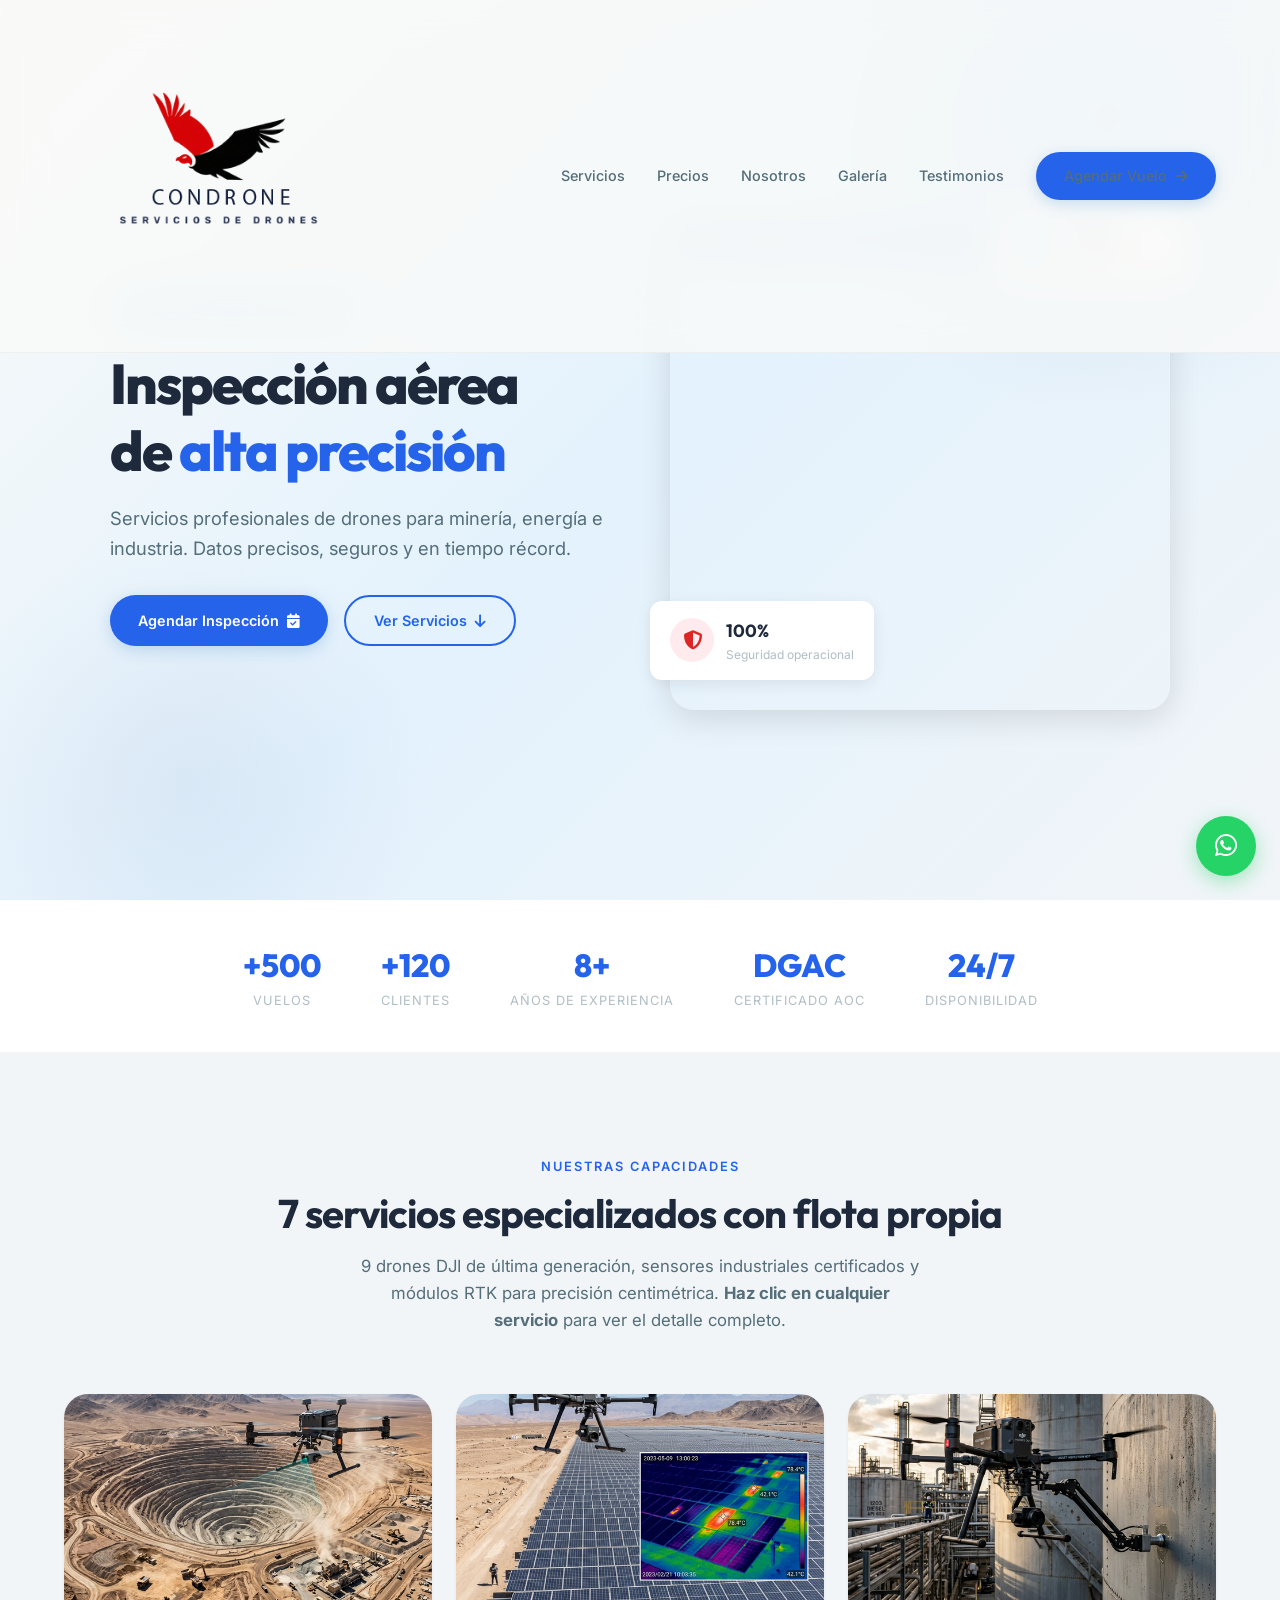
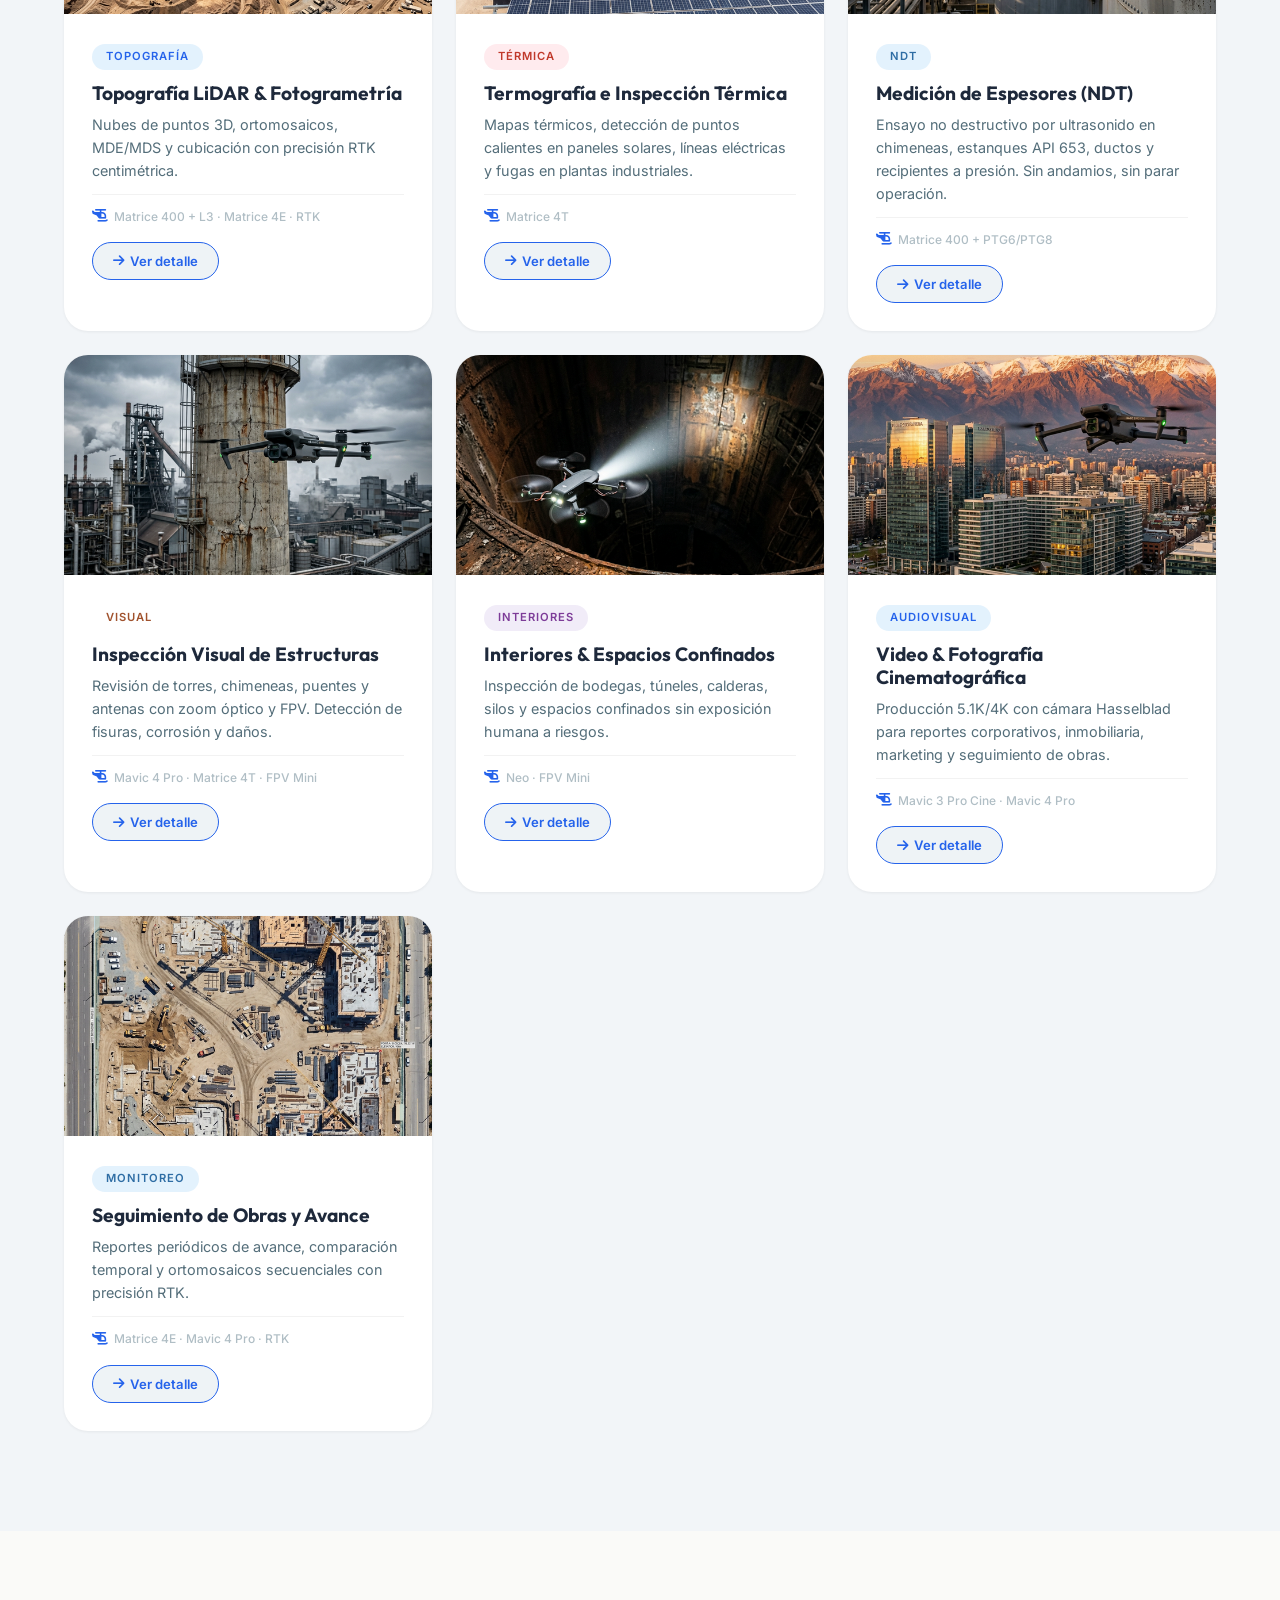
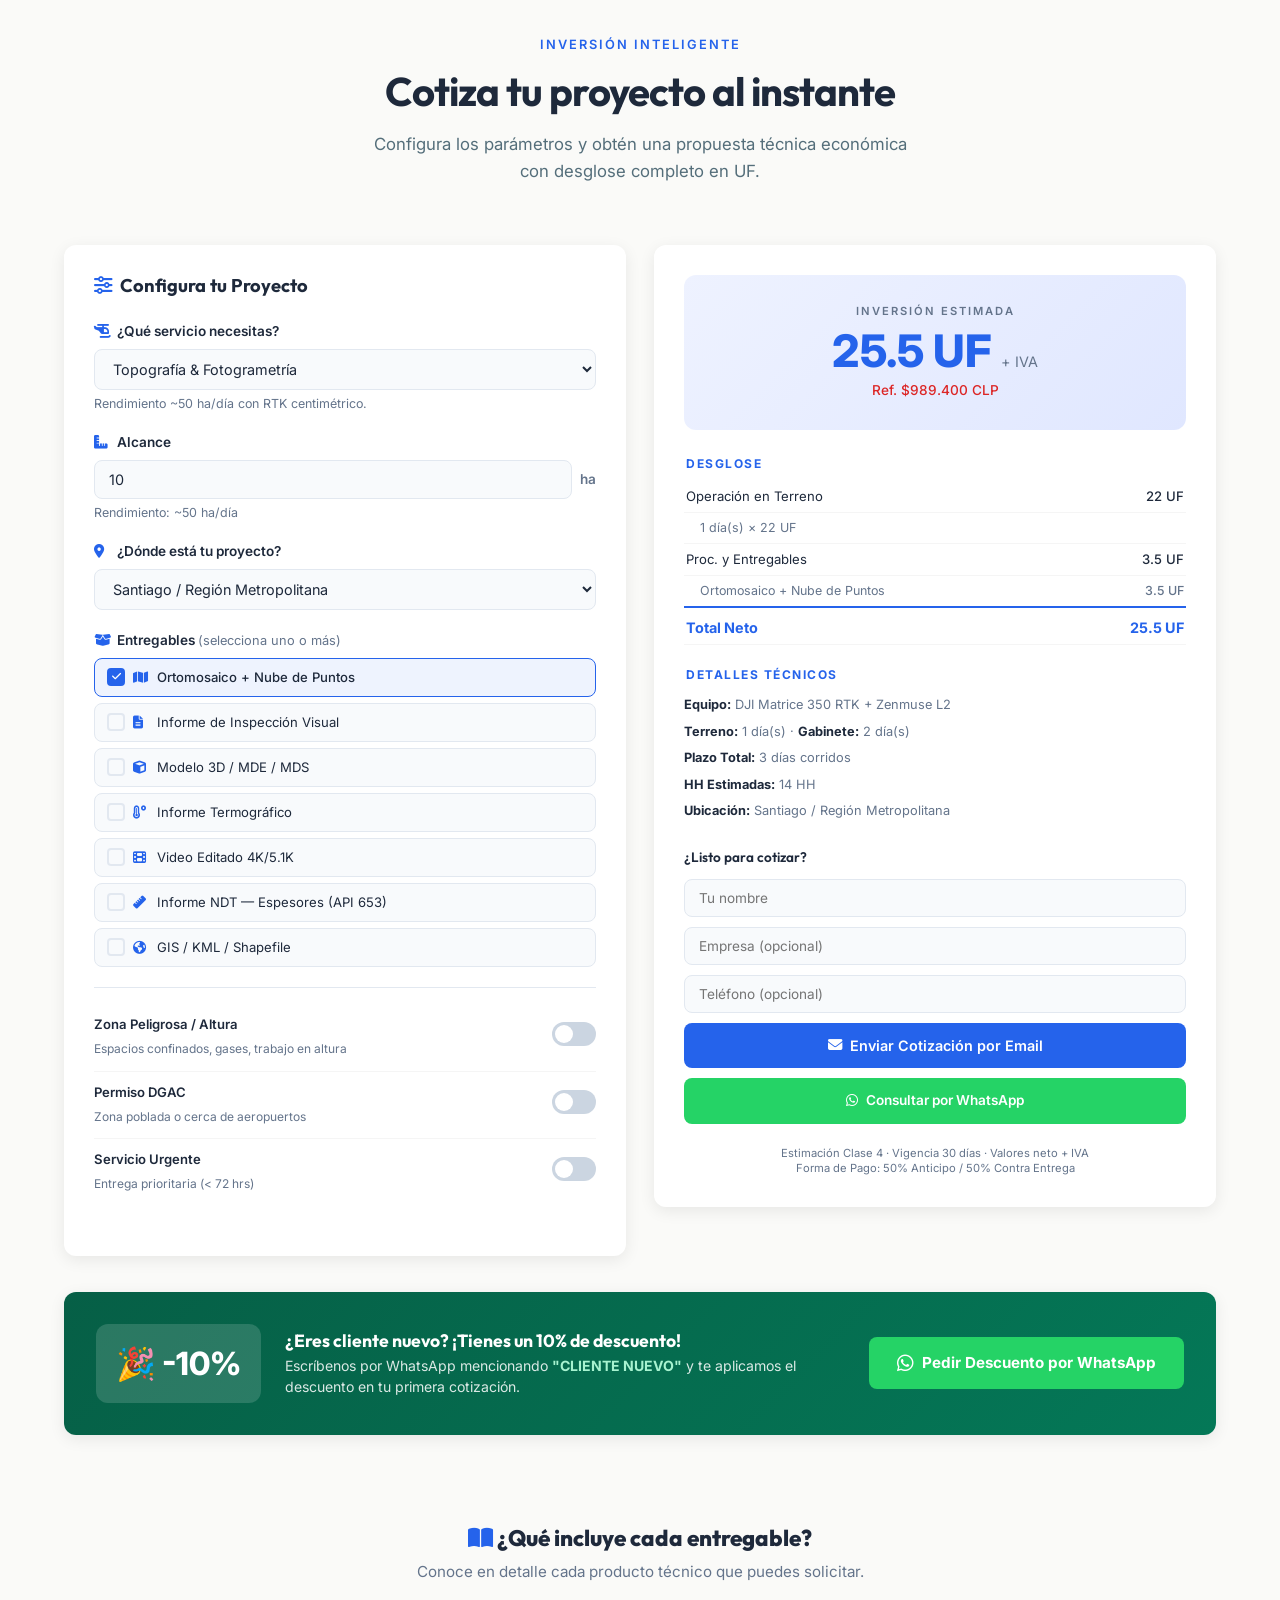
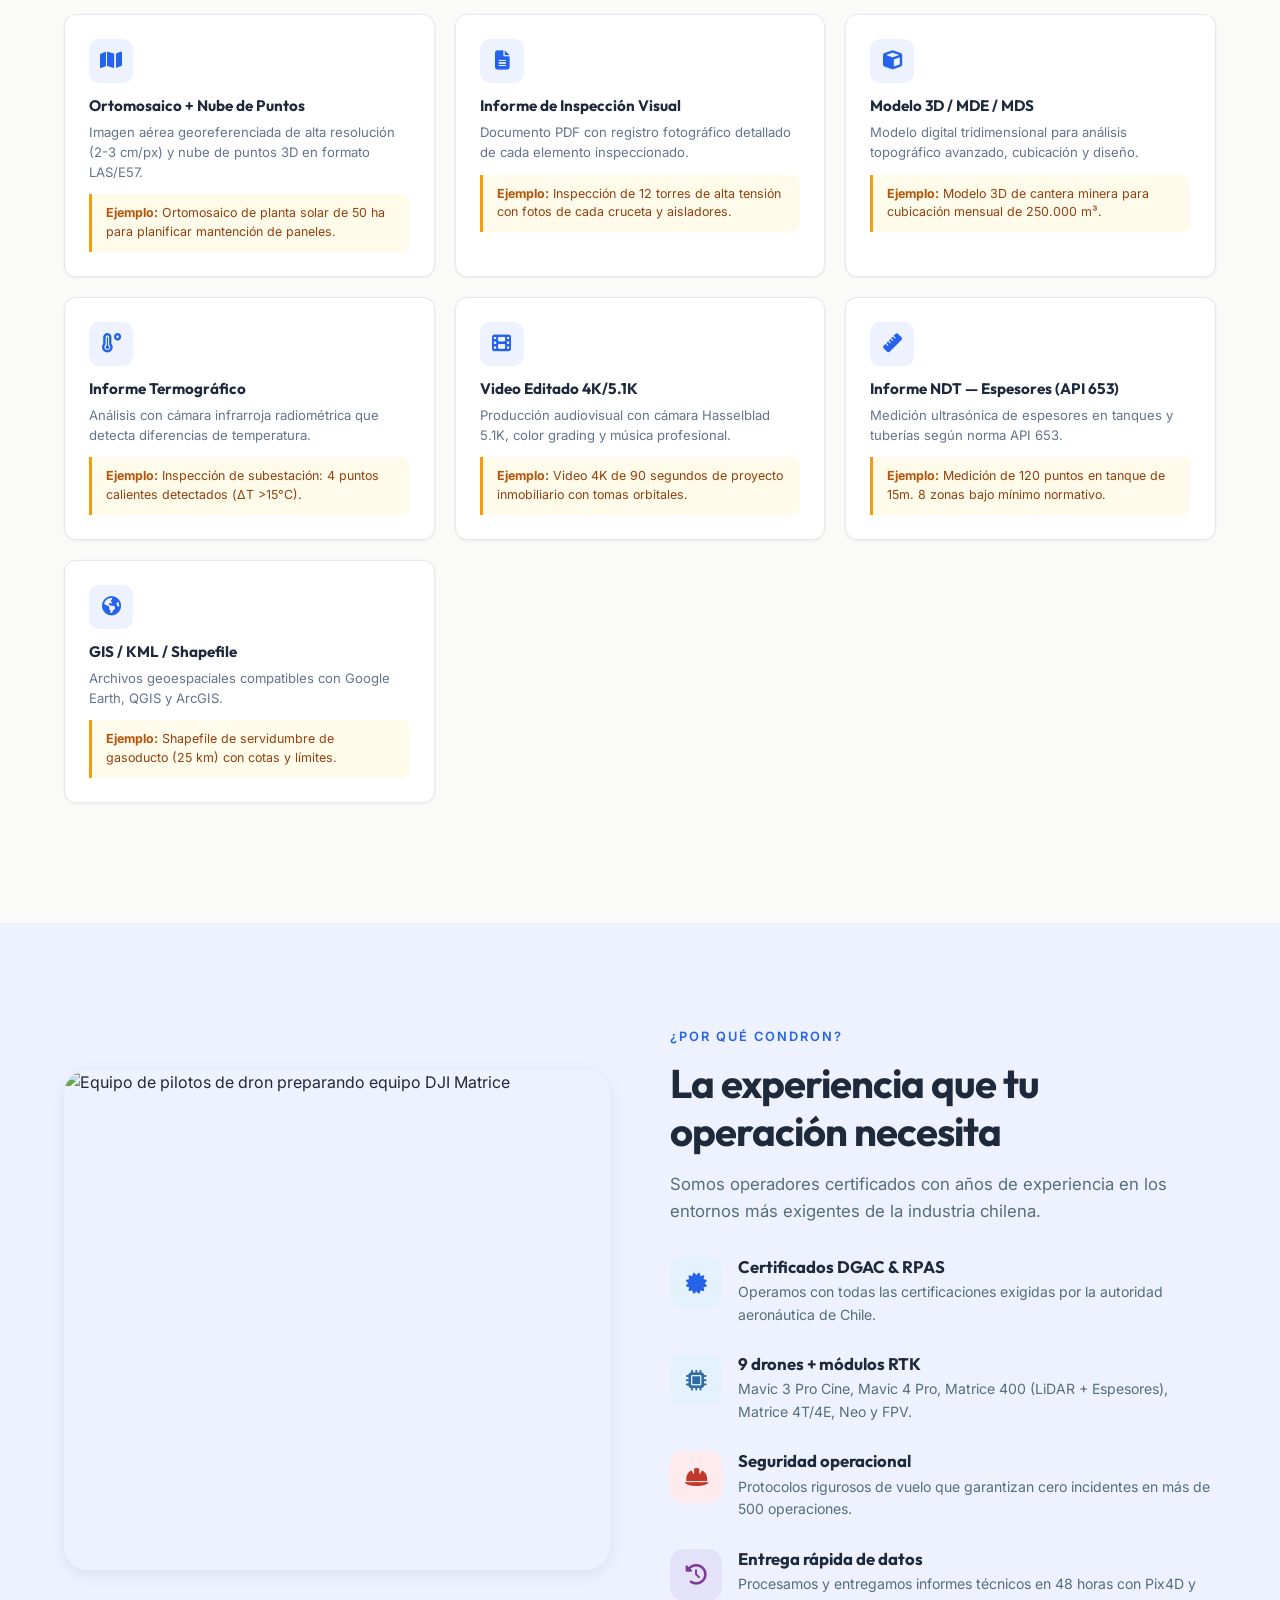
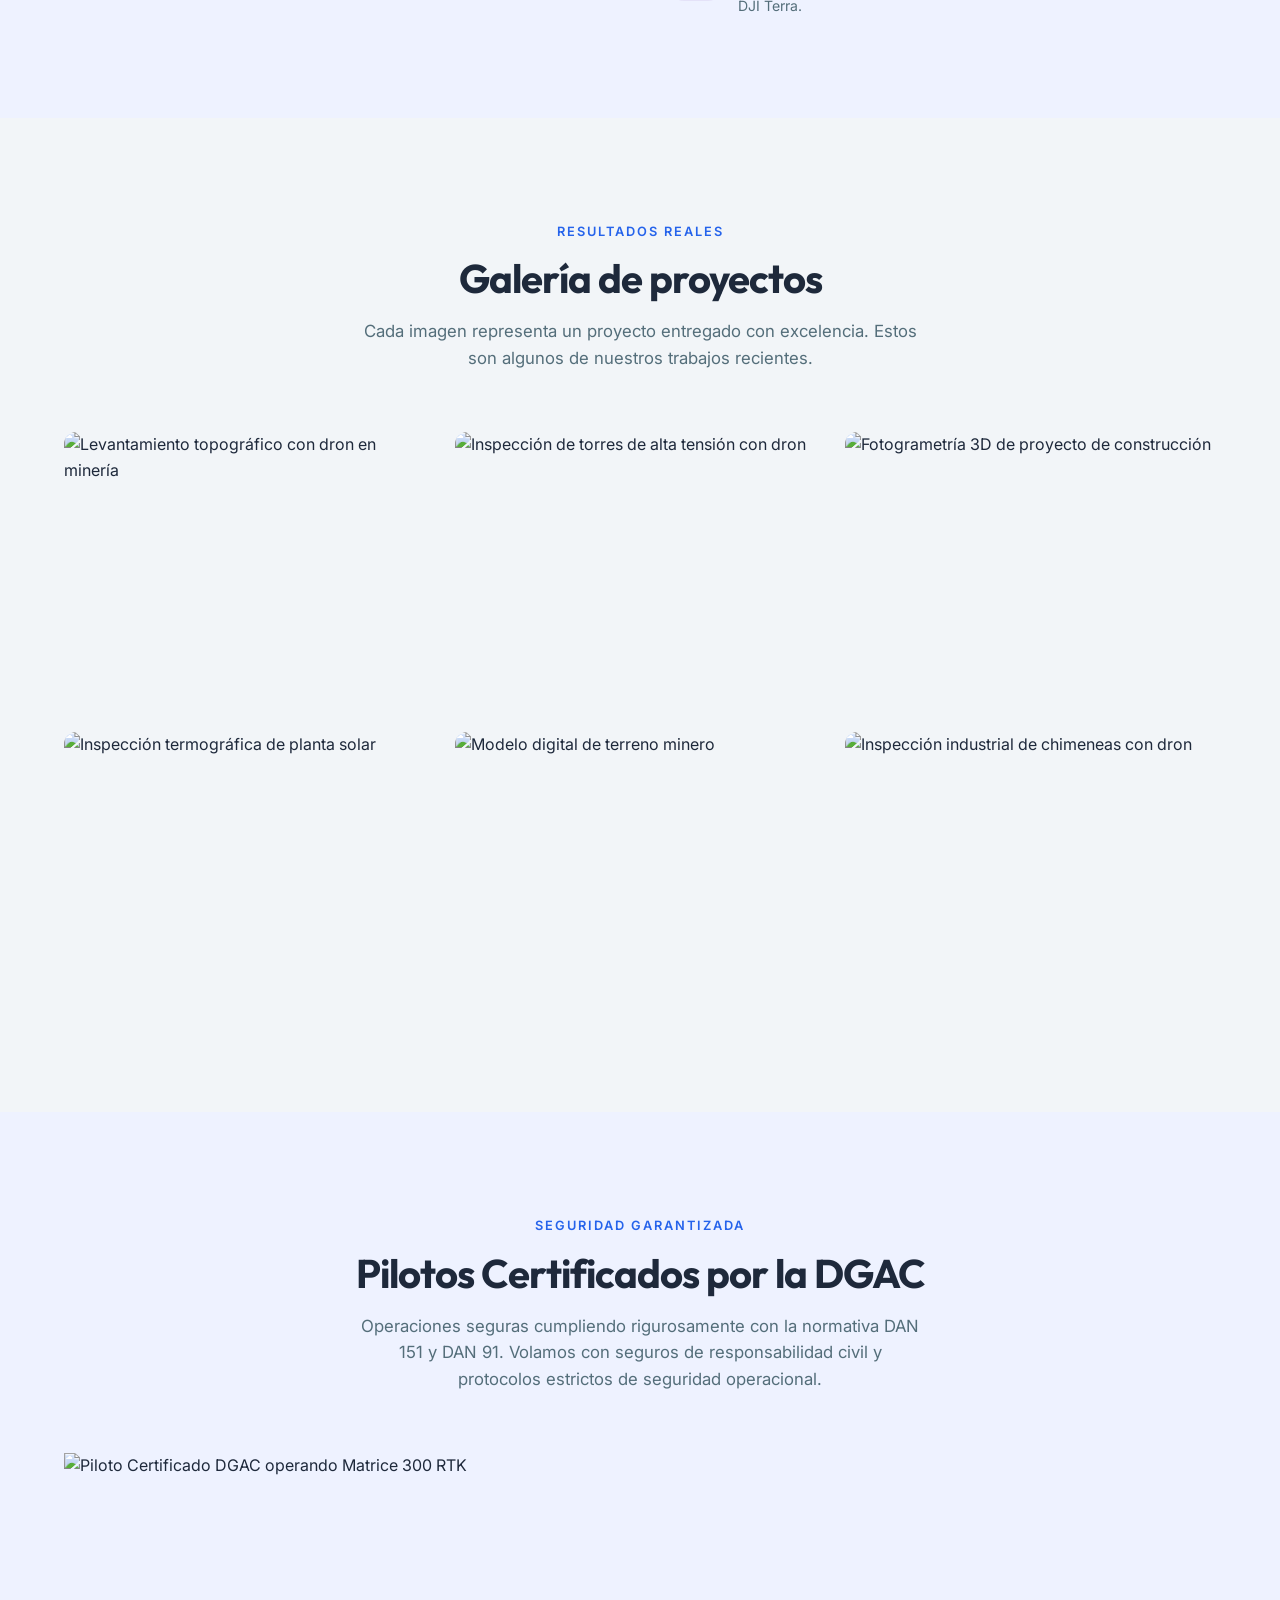
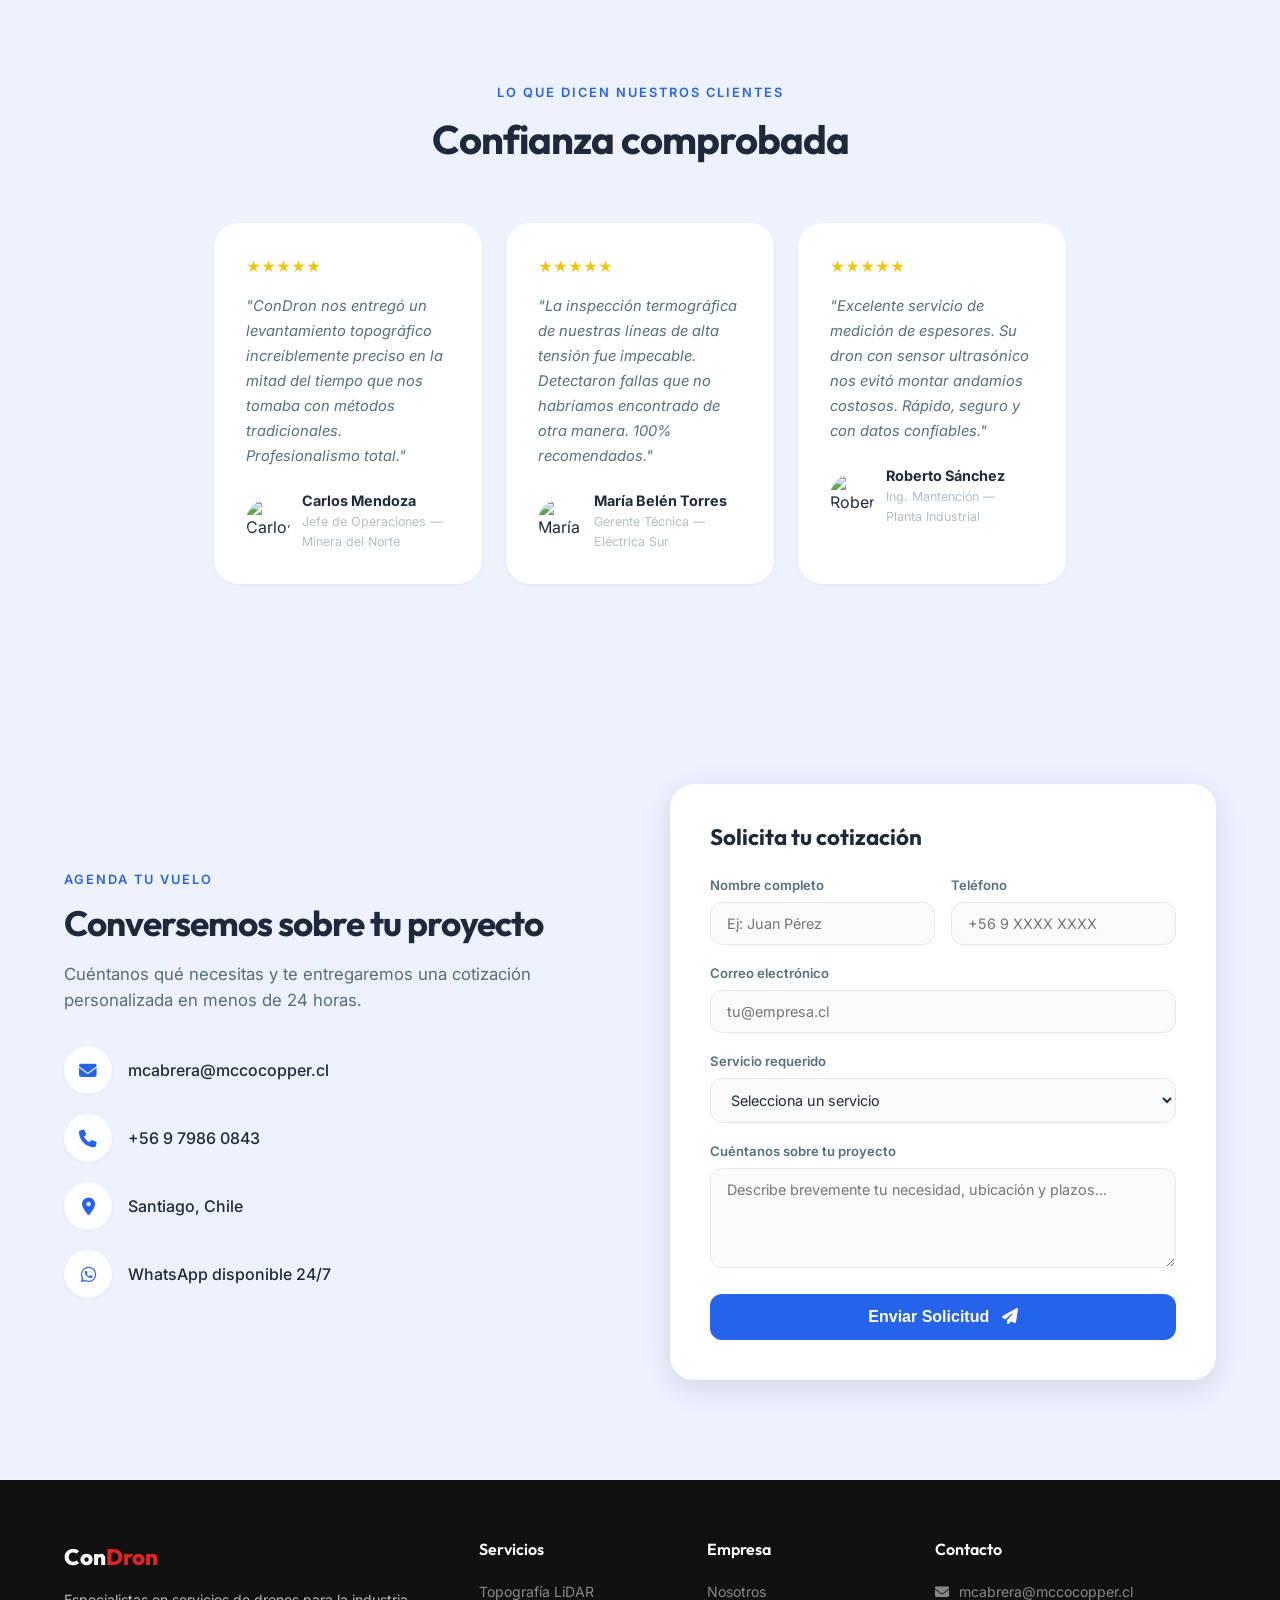
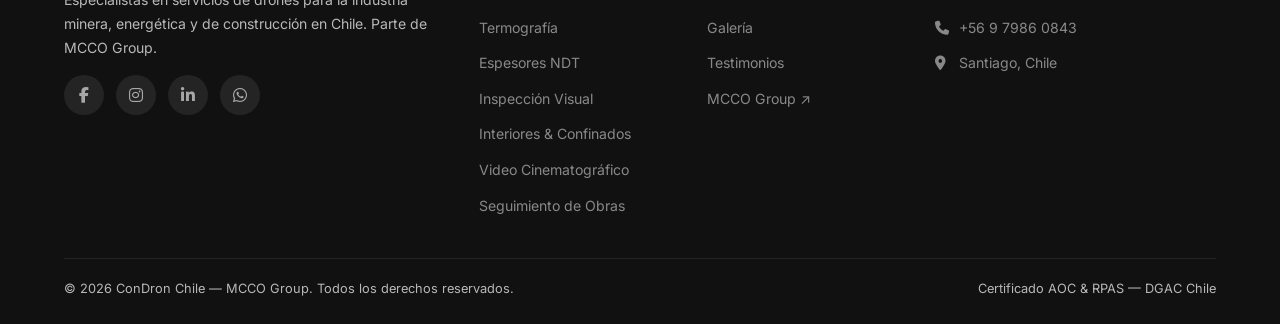
==== commit 0ec8c30b: "feat(web): add service modals, AI images, wizard calculator, WebMCP tools, and GEO files" ====
--- a/index.html
+++ b/index.html
@@ -1,14 +1,62 @@
 <!DOCTYPE html>
-<html lang="es">
+<html lang="es-CL">
 
 <head>
     <meta charset="UTF-8">
     <meta name="viewport" content="width=device-width, initial-scale=1.0">
-    <title>ConDron | Servicios Profesionales de Drones - Inspección, Fotogrametría y Topografía en Chile</title>
+    <title>ConDron | Servicios Profesionales de Drones en Chile - Inspección, Fotogrametría y Topografía</title>
     <meta name="description"
-        content="Servicios profesionales de drones en Chile. Fotogrametría aérea, inspección industrial, topografía, termografía y medición de espesores. Certificados DGAC. Agenda tu vuelo hoy.">
+        content="Especialistas en servicios de drones profesionales en Chile. Servicios DGAC. Fotogrametría, topografía LiDAR, termografía industrial y medición de espesores NDT. Cotiza tu inspección.">
+    <meta name="keywords"
+        content="servicios de drones, drones mineria, drones industriales, fotogrametria chile, topografia drone, inspeccion termografica drone, dron espesores ndt chile, dji matrice chile, condron">
+    <meta name="robots" content="index, follow">
+
+    <!-- Open Graph / Meta -->
+    <meta property="og:type" content="website">
+    <meta property="og:url" content="https://condron.cl/">
+    <meta property="og:title" content="ConDron | Servicios Profesionales de Drones en Chile">
+    <meta property="og:description"
+        content="Servicios de drones certificados para la industria en Chile. Minería, fotogrametría, termografía y medición de espesores API 653.">
+    <meta property="og:image" content="https://condron.cl/assets/og-image.jpg">
+
+    <!-- AI / LLM Discovery -->
+    <link rel="canonical" href="https://condron.cl/">
+    <link rel="alternate" type="text/plain" href="/llms.txt" title="LLM-readable site information">
+
+    <!-- Schema Markup JSON-LD -->
+    <script type="application/ld+json">
+    {
+      "@context": "https://schema.org",
+      "@type": "LocalBusiness",
+      "name": "ConDron Chile",
+      "image": "https://condron.cl/logo.png",
+      "@id": "https://condron.cl/",
+      "url": "https://condron.cl/",
+      "telephone": "+56979860843",
+      "address": {
+        "@type": "PostalAddress",
+        "streetAddress": "Santiago",
+        "addressLocality": "Santiago",
+        "addressRegion": "Metropolitana",
+        "addressCountry": "CL"
+      },
+      "geo": {
+        "@type": "GeoCoordinates",
+        "latitude": -33.448890,
+        "longitude": -70.669265
+      },
+      "areaServed": "CL",
+      "priceRange": "$$",
+      "description": "Servicios de drones para fotogrametría aérea, inspección industrial, topografía y termografía en Chile.",
+      "sameAs": [
+        "https://www.mcco.cl/"
+      ]
+    }
+    </script>
+
     <link rel="stylesheet" href="https://cdnjs.cloudflare.com/ajax/libs/font-awesome/6.5.1/css/all.min.css">
     <link rel="stylesheet" href="styles.css">
+    <link rel="stylesheet" href="cotizar/wizard.css">
 </head>
 
 <body>
@@ -16,7 +64,7 @@
     <!-- NAVBAR -->
     <nav class="navbar" id="navbar">
         <div class="container">
-            <a href="#" class="nav-brand">Con<span>Dron</span></a>
+            <a href="#" class="nav-brand"><img src="logo.png" alt="ConDron" class="logo-img"></a>
             <ul class="nav-links" id="navLinks">
                 <li><a href="#servicios">Servicios</a></li>
                 <li><a href="#precios">Precios</a></li>
@@ -49,7 +97,7 @@
                 <img src="https://images.unsplash.com/photo-1508444845599-5c89863b1c44?auto=format&fit=crop&w=800&q=80"
                     alt="Dron profesional volando sobre terreno industrial">
                 <div class="hero-float top">
-                    <div class="icon-circle" style="background: var(--mint-light); color: #3D8B5E;">
+                    <div class="icon-circle" style="background: var(--sky-light); color: var(--chile-blue);">
                         <i class="fa-solid fa-check-double"></i>
                     </div>
                     <div>
@@ -58,7 +106,7 @@
                     </div>
                 </div>
                 <div class="hero-float bottom">
-                    <div class="icon-circle" style="background: var(--sky-light); color: #2E6DA4;">
+                    <div class="icon-circle" style="background: var(--pink-light); color: var(--chile-red);">
                         <i class="fa-solid fa-shield-halved"></i>
                     </div>
                     <div>
@@ -101,174 +149,305 @@
         <div class="container">
             <div class="section-header">
                 <span class="section-label">Nuestras Capacidades</span>
-                <h2 class="section-heading">Servicios técnicos especializados</h2>
-                <p class="section-desc">Tecnología de vanguardia aplicada a la industria minera, energética y de
-                    construcción con los más altos estándares de seguridad.</p>
+                <h2 class="section-heading">7 servicios especializados con flota propia</h2>
+                <p class="section-desc">9 drones DJI de última generación, sensores industriales certificados y módulos
+                    RTK para precisión centimétrica. <strong>Haz clic en cualquier servicio</strong> para ver el detalle
+                    completo.</p>
             </div>
             <div class="services-grid">
-                <div class="service-card">
+                <!-- 1. Topografía LiDAR -->
+                <div class="service-card" data-modal="modal-topografia" role="button" tabindex="0">
                     <div class="service-card-img">
-                        <img src="https://images.unsplash.com/photo-1473968512647-3e447244af8f?auto=format&fit=crop&w=600&q=80"
-                            alt="Fotogrametría aérea con dron">
+                        <img src="assets/images/topografia-lidar.png"
+                            alt="Dron DJI Matrice 400 con sensor LiDAR sobrevolando mina de cobre en Atacama Chile">
                     </div>
                     <div class="service-card-body">
-                        <span class="service-tag tag-mint">Topografía</span>
-                        <h3>Fotogrametría Aérea</h3>
-                        <p>Levantamientos topográficos de alta precisión. Ortomosaicos, nubes de puntos y modelos 3D
-                            para minería y construcción.</p>
-                    </div>
-                </div>
-                <div class="service-card">
+                        <span class="service-tag tag-blue">Topografía</span>
+                        <h3>Topografía LiDAR & Fotogrametría</h3>
+                        <p>Nubes de puntos 3D, ortomosaicos, MDE/MDS y cubicación con precisión RTK centimétrica.</p>
+                        <div class="service-drones"><i class="fa-solid fa-helicopter"></i> Matrice 400 + L3 · Matrice 4E
+                            · RTK</div>
+                        <button class="service-detail-btn"><i class="fa-solid fa-arrow-right"></i> Ver detalle</button>
+                    </div>
+                </div>
+                <!-- 2. Termografía -->
+                <div class="service-card" data-modal="modal-termografia" role="button" tabindex="0">
                     <div class="service-card-img">
-                        <img src="https://images.unsplash.com/photo-1581091226825-a6a2a5aee158?auto=format&fit=crop&w=600&q=80"
-                            alt="Inspección termográfica industrial">
+                        <img src="assets/images/termografia-inspeccion.png"
+                            alt="Dron DJI Matrice 4T con cámara infrarroja inspeccionando planta solar">
                     </div>
                     <div class="service-card-body">
-                        <span class="service-tag tag-pink">Inspección</span>
-                        <h3>Termografía Aérea</h3>
-                        <p>Detección de puntos calientes en paneles solares, líneas de alta tensión y fugas térmicas en
-                            instalaciones industriales.</p>
-                    </div>
-                </div>
-                <div class="service-card">
+                        <span class="service-tag tag-pink">Térmica</span>
+                        <h3>Termografía e Inspección Térmica</h3>
+                        <p>Mapas térmicos, detección de puntos calientes en paneles solares, líneas eléctricas y fugas
+                            en plantas industriales.</p>
+                        <div class="service-drones"><i class="fa-solid fa-helicopter"></i> Matrice 4T</div>
+                        <button class="service-detail-btn"><i class="fa-solid fa-arrow-right"></i> Ver detalle</button>
+                    </div>
+                </div>
+                <!-- 3. Espesores NDT -->
+                <div class="service-card" data-modal="modal-espesores" role="button" tabindex="0">
                     <div class="service-card-img">
-                        <img src="https://images.unsplash.com/photo-1504328345606-18bbc8c9d7d1?auto=format&fit=crop&w=600&q=80"
-                            alt="Medición ultrasónica de espesores">
+                        <img src="assets/images/espesores-ndt.png"
+                            alt="Dron Matrice 400 con sensor ultrasónico midiendo espesor de tanque API 653">
                     </div>
                     <div class="service-card-body">
-                        <span class="service-tag tag-sky">Medición</span>
-                        <h3>Espesores Ultrasónicos</h3>
-                        <p>Medición de espesores con sensor PTG6/PTG8 en chimeneas, estanques y estructuras metálicas
-                            sin exposición humana.</p>
-                    </div>
-                </div>
-                <div class="service-card">
+                        <span class="service-tag tag-sky">NDT</span>
+                        <h3>Medición de Espesores (NDT)</h3>
+                        <p>Ensayo no destructivo por ultrasonido en chimeneas, estanques API 653, ductos y recipientes a
+                            presión. Sin andamios, sin parar operación.</p>
+                        <div class="service-drones"><i class="fa-solid fa-helicopter"></i> Matrice 400 + PTG6/PTG8</div>
+                        <button class="service-detail-btn"><i class="fa-solid fa-arrow-right"></i> Ver detalle</button>
+                    </div>
+                </div>
+                <!-- 4. Inspección Visual -->
+                <div class="service-card" data-modal="modal-visual" role="button" tabindex="0">
                     <div class="service-card-img">
-                        <img src="https://images.unsplash.com/photo-1590650153855-d9e808231d41?auto=format&fit=crop&w=600&q=80"
-                            alt="Inspección visual con dron">
+                        <img src="assets/images/inspeccion-visual.png"
+                            alt="Dron Mavic 4 Pro inspeccionando chimenea industrial detectando corrosión">
                     </div>
                     <div class="service-card-body">
                         <span class="service-tag tag-peach">Visual</span>
-                        <h3>Inspección de Estructuras</h3>
-                        <p>Revisión de torres, chimeneas y puentes con cámaras de 200x zoom, reduciendo riesgos
-                            operacionales al máximo.</p>
-                    </div>
-                </div>
-                <div class="service-card">
+                        <h3>Inspección Visual de Estructuras</h3>
+                        <p>Revisión de torres, chimeneas, puentes y antenas con zoom óptico y FPV. Detección de fisuras,
+                            corrosión y daños.</p>
+                        <div class="service-drones"><i class="fa-solid fa-helicopter"></i> Mavic 4 Pro · Matrice 4T ·
+                            FPV Mini</div>
+                        <button class="service-detail-btn"><i class="fa-solid fa-arrow-right"></i> Ver detalle</button>
+                    </div>
+                </div>
+                <!-- 5. Interiores -->
+                <div class="service-card" data-modal="modal-interiores" role="button" tabindex="0">
                     <div class="service-card-img">
-                        <img src="https://images.unsplash.com/photo-1521405924368-64c5b84bec60?auto=format&fit=crop&w=600&q=80"
-                            alt="Dron sobrevolando terreno minero">
+                        <img src="assets/images/interiores-confinados.png"
+                            alt="Dron DJI Neo con luces LED volando dentro de silo industrial para inspección">
                     </div>
                     <div class="service-card-body">
-                        <span class="service-tag tag-lavender">Detección</span>
-                        <h3>Detección de Inchancables</h3>
-                        <p>Identificación de rocas sobredimensionadas mediante análisis de imágenes aéreas para
-                            optimizar procesos de chancado.</p>
-                    </div>
-                </div>
-                <div class="service-card">
+                        <span class="service-tag tag-lavender">Interiores</span>
+                        <h3>Interiores & Espacios Confinados</h3>
+                        <p>Inspección de bodegas, túneles, calderas, silos y espacios confinados sin exposición humana a
+                            riesgos.</p>
+                        <div class="service-drones"><i class="fa-solid fa-helicopter"></i> Neo · FPV Mini</div>
+                        <button class="service-detail-btn"><i class="fa-solid fa-arrow-right"></i> Ver detalle</button>
+                    </div>
+                </div>
+                <!-- 6. Video Cinematográfico -->
+                <div class="service-card" data-modal="modal-video" role="button" tabindex="0">
                     <div class="service-card-img">
-                        <img src="https://images.unsplash.com/photo-1579829366248-204fe8413f31?auto=format&fit=crop&w=600&q=80"
-                            alt="Producción audiovisual con dron">
+                        <img src="assets/images/video-cinematografico.png"
+                            alt="Dron Mavic 3 Pro Cine grabando video 5.1K con Cordillera de los Andes al atardecer">
                     </div>
                     <div class="service-card-body">
-                        <span class="service-tag tag-mint">Audiovisual</span>
-                        <h3>Video y Fotografía 4K</h3>
-                        <p>Producción cinematográfica aérea para seguimiento de obras, reportes corporativos y proyectos
-                            inmobiliarios.</p>
+                        <span class="service-tag tag-blue">Audiovisual</span>
+                        <h3>Video & Fotografía Cinematográfica</h3>
+                        <p>Producción 5.1K/4K con cámara Hasselblad para reportes corporativos, inmobiliaria, marketing
+                            y seguimiento de obras.</p>
+                        <div class="service-drones"><i class="fa-solid fa-helicopter"></i> Mavic 3 Pro Cine · Mavic 4
+                            Pro</div>
+                        <button class="service-detail-btn"><i class="fa-solid fa-arrow-right"></i> Ver detalle</button>
+                    </div>
+                </div>
+                <!-- 7. Seguimiento de Obras -->
+                <div class="service-card" data-modal="modal-seguimiento" role="button" tabindex="0">
+                    <div class="service-card-img">
+                        <img src="assets/images/seguimiento-obras.png"
+                            alt="Vista aérea de obra en construcción con ortomosaico y marcadores GIS">
+                    </div>
+                    <div class="service-card-body">
+                        <span class="service-tag tag-sky">Monitoreo</span>
+                        <h3>Seguimiento de Obras y Avance</h3>
+                        <p>Reportes periódicos de avance, comparación temporal y ortomosaicos secuenciales con precisión
+                            RTK.</p>
+                        <div class="service-drones"><i class="fa-solid fa-helicopter"></i> Matrice 4E · Mavic 4 Pro ·
+                            RTK</div>
+                        <button class="service-detail-btn"><i class="fa-solid fa-arrow-right"></i> Ver detalle</button>
                     </div>
                 </div>
             </div>
         </div>
     </section>
 
-    <!-- PRECIOS -->
+    <!-- COTIZADOR INLINE -->
     <section class="section pricing" id="precios">
         <div class="container">
             <div class="section-header">
                 <span class="section-label">Inversión inteligente</span>
-                <h2 class="section-heading">Planes y precios referenciales</h2>
-                <p class="section-desc">Cada proyecto es único. Estos precios son referenciales —
-                    solicita tu cotización personalizada sin compromiso.</p>
-            </div>
-            <div class="pricing-grid">
-                <!-- BÁSICO -->
-                <div class="pricing-card">
-                    <div class="pricing-card-header">
-                        <span class="pricing-tag tag-mint">Básico</span>
-                        <div class="pricing-price">
-                            <span class="pricing-from">Desde</span>
-                            <span class="pricing-amount">12 <small>UF</small></span>
-                            <span class="pricing-unit">/jornada</span>
-                        </div>
-                    </div>
-                    <div class="pricing-card-body">
-                        <h3>Video y Fotografía 4K</h3>
-                        <p>Contenido audiovisual profesional para tu empresa.</p>
-                        <ul class="pricing-features">
-                            <li><i class="fa-solid fa-check"></i> Video 4K cinematográfico</li>
-                            <li><i class="fa-solid fa-check"></i> Fotografía aérea HD</li>
-                            <li><i class="fa-solid fa-check"></i> Edición profesional</li>
-                            <li><i class="fa-solid fa-check"></i> Entrega en 48 hrs</li>
-                            <li><i class="fa-solid fa-check"></i> Material listo para redes</li>
-                        </ul>
-                        <a href="#contacto" class="btn-outline pricing-btn">Solicitar Cotización</a>
-                    </div>
-                </div>
-                <!-- PROFESIONAL -->
-                <div class="pricing-card pricing-featured">
-                    <div class="pricing-badge">Más solicitado</div>
-                    <div class="pricing-card-header">
-                        <span class="pricing-tag tag-sky">Profesional</span>
-                        <div class="pricing-price">
-                            <span class="pricing-from">Desde</span>
-                            <span class="pricing-amount">25 <small>UF</small></span>
-                            <span class="pricing-unit">/jornada</span>
-                        </div>
-                    </div>
-                    <div class="pricing-card-body">
-                        <h3>Fotogrametría + Inspección</h3>
-                        <p>Levantamiento topográfico e inspección visual completa.</p>
-                        <ul class="pricing-features">
-                            <li><i class="fa-solid fa-check"></i> Ortomosaico de alta resolución</li>
-                            <li><i class="fa-solid fa-check"></i> Nube de puntos 3D</li>
-                            <li><i class="fa-solid fa-check"></i> Modelo digital de elevación</li>
-                            <li><i class="fa-solid fa-check"></i> Inspección visual HD</li>
-                            <li><i class="fa-solid fa-check"></i> Informe técnico completo</li>
-                            <li><i class="fa-solid fa-check"></i> Procesamiento Pix4D / DJI Terra</li>
-                        </ul>
-                        <a href="#contacto" class="btn-cta pricing-btn">Solicitar Cotización <i
-                                class="fa-solid fa-arrow-right"></i></a>
-                    </div>
-                </div>
-                <!-- INDUSTRIAL -->
-                <div class="pricing-card">
-                    <div class="pricing-card-header">
-                        <span class="pricing-tag tag-lavender">Industrial</span>
-                        <div class="pricing-price">
-                            <span class="pricing-from">Desde</span>
-                            <span class="pricing-amount">40 <small>UF</small></span>
-                            <span class="pricing-unit">/jornada</span>
-                        </div>
-                    </div>
-                    <div class="pricing-card-body">
-                        <h3>Inspección Industrial Completa</h3>
-                        <p>Espesores, termografía y análisis especializado.</p>
-                        <ul class="pricing-features">
-                            <li><i class="fa-solid fa-check"></i> Espesores ultrasónicos PTG6/PTG8</li>
-                            <li><i class="fa-solid fa-check"></i> Termografía aérea FLIR</li>
-                            <li><i class="fa-solid fa-check"></i> Detección de inchancables</li>
-                            <li><i class="fa-solid fa-check"></i> Mapa térmico detallado</li>
-                            <li><i class="fa-solid fa-check"></i> Informe técnico + datos crudos</li>
-                            <li><i class="fa-solid fa-check"></i> Soporte post-servicio 30 días</li>
-                        </ul>
-                        <a href="#contacto" class="btn-outline pricing-btn">Solicitar Cotización</a>
-                    </div>
-                </div>
-            </div>
-            <p class="pricing-disclaimer">* Precios referenciales en UF (Unidad de Fomento). El valor final depende
-                de la ubicación, extensión del área y complejidad del proyecto. <strong>Cotización sin
-                    compromiso.</strong></p>
+                <h2 class="section-heading">Cotiza tu proyecto al instante</h2>
+                <p class="section-desc">Configura los parámetros y obtén una propuesta técnica económica con desglose
+                    completo en UF.</p>
+            </div>
+
+            <!-- Calculator 2-column layout -->
+            <div class="calculator-layout">
+                <!-- LEFT: Inputs — WebMCP Declarative Tool -->
+                <form class="calc-inputs" tool-name="cotizar_servicio_drones"
+                    tool-description="Calcula el precio estimado en UF de un servicio profesional de drones en Chile. Parametros: servicio, alcance, ubicacion, zona_peligrosa, permiso_dgac, urgente."
+                    autosubmit>
+                    <h2><i class="fa-solid fa-sliders"></i> Configura tu Proyecto</h2>
+
+                    <div class="field-group">
+                        <label><i class="fa-solid fa-helicopter"></i> ¿Qué servicio necesitas?</label>
+                        <select id="service-select" name="servicio">
+                            <option value="topografia">Topografía & Fotogrametría</option>
+                            <option value="inspeccion">Inspección Industrial</option>
+                            <option value="termografia">Termografía & NDT</option>
+                            <option value="video">Video & Fotografía Aérea</option>
+                            <option value="interiores">Interiores & Espacios Confinados</option>
+                            <option value="seguimiento">Seguimiento de Obras</option>
+                            <option value="pipeline">Pipeline / Inspección Lineal</option>
+                        </select>
+                        <div class="field-meta" id="service-meta"></div>
+                    </div>
+
+                    <div class="field-group">
+                        <label id="size-label"><i class="fa-solid fa-ruler-combined"></i> Alcance</label>
+                        <div class="input-row">
+                            <input type="number" id="size-input" name="alcance" value="10" min="1" step="1">
+                            <span class="input-unit" id="size-unit">ha</span>
+                        </div>
+                        <div class="field-meta" id="size-meta"></div>
+                    </div>
+
+                    <div class="field-group">
+                        <label><i class="fa-solid fa-location-dot"></i> ¿Dónde está tu proyecto?</label>
+                        <select id="location-select" name="ubicacion">
+                            <option value="rm">Santiago / Región Metropolitana</option>
+                            <option value="central">Zona Central (V–VI Región)</option>
+                            <option value="northSouth">Norte / Sur (Vuelo requerido)</option>
+                            <option value="mining">Faena Minera (Zona Norte)</option>
+                        </select>
+                    </div>
+
+                    <div class="field-group">
+                        <label><i class="fa-solid fa-box-open"></i> Entregables <span class="label-hint">(selecciona uno
+                                o más)</span></label>
+                        <div class="checkbox-grid" id="deliverables-grid"></div>
+                    </div>
+
+                    <div class="field-group toggles-group">
+                        <div class="toggle-row">
+                            <div>
+                                <strong>Zona Peligrosa / Altura</strong>
+                                <span>Espacios confinados, gases, trabajo en altura</span>
+                            </div>
+                            <label class="switch">
+                                <input type="checkbox" id="hazard-toggle" name="zona_peligrosa">
+                                <span class="slider round"></span>
+                            </label>
+                        </div>
+                        <div class="toggle-row">
+                            <div>
+                                <strong>Permiso DGAC</strong>
+                                <span>Zona poblada o cerca de aeropuertos</span>
+                            </div>
+                            <label class="switch">
+                                <input type="checkbox" id="dgac-toggle" name="permiso_dgac">
+                                <span class="slider round"></span>
+                            </label>
+                        </div>
+                        <div class="toggle-row">
+                            <div>
+                                <strong>Servicio Urgente</strong>
+                                <span>Entrega prioritaria (< 72 hrs)</span>
+                            </div>
+                            <label class="switch">
+                                <input type="checkbox" id="urgency-toggle" name="urgente">
+                                <span class="slider round"></span>
+                            </label>
+                        </div>
+                    </div>
+                </form>
+
+                <!-- RIGHT: Live Result -->
+                <div class="calc-result" id="calc-result"></div>
+            </div>
+
+            <!-- WhatsApp Discount Banner -->
+            <div class="discount-banner">
+                <div class="discount-content">
+                    <div class="discount-badge">🎉 -10%</div>
+                    <div class="discount-text">
+                        <h3>¿Eres cliente nuevo? ¡Tienes un 10% de descuento!</h3>
+                        <p>Escríbenos por WhatsApp mencionando <strong>"CLIENTE NUEVO"</strong> y te aplicamos el
+                            descuento en tu primera cotización.</p>
+                    </div>
+                    <a class="discount-cta"
+                        href="https://wa.me/56979860843?text=Hola%20ConDrone!%20Soy%20cliente%20nuevo%20y%20me%20interesa%20cotizar%20un%20servicio%20de%20drones.%20🚁"
+                        target="_blank">
+                        <i class="fa-brands fa-whatsapp"></i> Pedir Descuento por WhatsApp
+                    </a>
+                </div>
+            </div>
+
+            <!-- Deliverables Guide -->
+            <div class="deliverables-guide">
+                <h2><i class="fa-solid fa-book-open"></i> ¿Qué incluye cada entregable?</h2>
+                <p class="guide-subtitle">Conoce en detalle cada producto técnico que puedes solicitar.</p>
+                <div class="guide-grid">
+                    <div class="guide-card">
+                        <div class="guide-icon"><i class="fa-solid fa-map"></i></div>
+                        <h3>Ortomosaico + Nube de Puntos</h3>
+                        <p>Imagen aérea georeferenciada de alta resolución (2-3 cm/px) y nube de puntos 3D en formato
+                            LAS/E57.</p>
+                        <div class="guide-example">
+                            <strong>Ejemplo:</strong> Ortomosaico de planta solar de 50 ha para planificar mantención de
+                            paneles.
+                        </div>
+                    </div>
+                    <div class="guide-card">
+                        <div class="guide-icon"><i class="fa-solid fa-file-lines"></i></div>
+                        <h3>Informe de Inspección Visual</h3>
+                        <p>Documento PDF con registro fotográfico detallado de cada elemento inspeccionado.</p>
+                        <div class="guide-example">
+                            <strong>Ejemplo:</strong> Inspección de 12 torres de alta tensión con fotos de cada cruceta
+                            y aisladores.
+                        </div>
+                    </div>
+                    <div class="guide-card">
+                        <div class="guide-icon"><i class="fa-solid fa-cube"></i></div>
+                        <h3>Modelo 3D / MDE / MDS</h3>
+                        <p>Modelo digital tridimensional para análisis topográfico avanzado, cubicación y diseño.</p>
+                        <div class="guide-example">
+                            <strong>Ejemplo:</strong> Modelo 3D de cantera minera para cubicación mensual de 250.000 m³.
+                        </div>
+                    </div>
+                    <div class="guide-card">
+                        <div class="guide-icon"><i class="fa-solid fa-temperature-high"></i></div>
+                        <h3>Informe Termográfico</h3>
+                        <p>Análisis con cámara infrarroja radiométrica que detecta diferencias de temperatura.</p>
+                        <div class="guide-example">
+                            <strong>Ejemplo:</strong> Inspección de subestación: 4 puntos calientes detectados (ΔT
+                            >15°C).
+                        </div>
+                    </div>
+                    <div class="guide-card">
+                        <div class="guide-icon"><i class="fa-solid fa-film"></i></div>
+                        <h3>Video Editado 4K/5.1K</h3>
+                        <p>Producción audiovisual con cámara Hasselblad 5.1K, color grading y música profesional.</p>
+                        <div class="guide-example">
+                            <strong>Ejemplo:</strong> Video 4K de 90 segundos de proyecto inmobiliario con tomas
+                            orbitales.
+                        </div>
+                    </div>
+                    <div class="guide-card">
+                        <div class="guide-icon"><i class="fa-solid fa-ruler"></i></div>
+                        <h3>Informe NDT — Espesores (API 653)</h3>
+                        <p>Medición ultrasónica de espesores en tanques y tuberías según norma API 653.</p>
+                        <div class="guide-example">
+                            <strong>Ejemplo:</strong> Medición de 120 puntos en tanque de 15m. 8 zonas bajo mínimo
+                            normativo.
+                        </div>
+                    </div>
+                    <div class="guide-card">
+                        <div class="guide-icon"><i class="fa-solid fa-earth-americas"></i></div>
+                        <h3>GIS / KML / Shapefile</h3>
+                        <p>Archivos geoespaciales compatibles con Google Earth, QGIS y ArcGIS.</p>
+                        <div class="guide-example">
+                            <strong>Ejemplo:</strong> Shapefile de servidumbre de gasoducto (25 km) con cotas y límites.
+                        </div>
+                    </div>
+                </div>
+            </div>
         </div>
     </section>
 
@@ -286,7 +465,7 @@
                     exigentes de la industria chilena.</p>
                 <div class="why-list">
                     <div class="why-item">
-                        <div class="why-icon" style="background: var(--mint-light); color: #3D8B5E;">
+                        <div class="why-icon" style="background: var(--sky-light); color: var(--chile-blue);">
                             <i class="fa-solid fa-certificate"></i>
                         </div>
                         <div>
@@ -300,8 +479,8 @@
                             <i class="fa-solid fa-microchip"></i>
                         </div>
                         <div>
-                            <h4>Equipo de última generación</h4>
-                            <p>DJI Matrice 400, sensores PTG6/PTG8, cámaras térmicas y multiespectrales profesionales.
+                            <h4>9 drones + módulos RTK</h4>
+                            <p>Mavic 3 Pro Cine, Mavic 4 Pro, Matrice 400 (LiDAR + Espesores), Matrice 4T/4E, Neo y FPV.
                             </p>
                         </div>
                     </div>
@@ -392,6 +571,24 @@
                             <h4>Inspección de Chimeneas</h4><span>Industrial — Santiago</span>
                         </div>
                     </div>
+                </div>
+            </div>
+        </div>
+    </section>
+
+    <!-- CERTIFICACIONES DGAC -->
+    <section class="section certification-section">
+        <div class="container">
+            <div class="section-header">
+                <span class="section-label">Seguridad garantizada</span>
+                <h2 class="section-heading">Pilotos Certificados por la DGAC</h2>
+                <p class="section-desc">Operaciones seguras cumpliendo rigurosamente con la normativa DAN 151 y DAN 91.
+                    Volamos con seguros de responsabilidad civil y protocolos estrictos de seguridad operacional.</p>
+            </div>
+            <div class="certification-content">
+                <div class="cert-image-wrapper">
+                    <img src="https://images.unsplash.com/photo-1579829366248-204fe8413f31?q=80&w=1200&auto=format&fit=crop"
+                        alt="Piloto Certificado DGAC operando Matrice 300 RTK" class="cert-image">
                 </div>
             </div>
         </div>
@@ -477,7 +674,9 @@
             </div>
             <div class="contact-form">
                 <h3>Solicita tu cotización</h3>
-                <form id="contactForm">
+                <form id="contactForm" tool-name="solicitar_cotizacion_condron"
+                    tool-description="Envía una solicitud de cotización para servicios de drones de ConDron Chile. Requiere nombre completo, teléfono, email, tipo de servicio y descripción del proyecto. Genera un mensaje de WhatsApp directo al equipo comercial."
+                    autosubmit>
                     <div class="form-row">
                         <div class="form-group">
                             <label for="name">Nombre completo</label>
@@ -496,12 +695,13 @@
                         <label for="service">Servicio requerido</label>
                         <select id="service" required>
                             <option value="" disabled selected>Selecciona un servicio</option>
-                            <option>Fotogrametría Aérea</option>
-                            <option>Termografía / Inspección Térmica</option>
-                            <option>Medición de Espesores Ultrasónicos</option>
+                            <option>Topografía LiDAR & Fotogrametría</option>
+                            <option>Termografía e Inspección Térmica</option>
+                            <option>Medición de Espesores (NDT)</option>
                             <option>Inspección Visual de Estructuras</option>
-                            <option>Detección de Inchancables</option>
-                            <option>Video y Fotografía 4K</option>
+                            <option>Interiores & Espacios Confinados</option>
+                            <option>Video & Fotografía Cinematográfica</option>
+                            <option>Seguimiento de Obras y Avance</option>
                             <option>Otro / Consulta General</option>
                         </select>
                     </div>
@@ -517,6 +717,301 @@
             </div>
         </div>
     </section>
+
+    <!-- ═══ SERVICE DETAIL MODALS ═══ -->
+    <div class="service-modal-overlay" id="serviceModalOverlay">
+
+        <!-- Modal: Topografía -->
+        <div class="service-modal" id="modal-topografia">
+            <button class="modal-close" aria-label="Cerrar"><i class="fa-solid fa-xmark"></i></button>
+            <div class="modal-hero"><img src="assets/images/topografia-lidar.png" alt="Topografía LiDAR">
+                <div class="modal-hero-overlay"><span class="service-tag tag-blue">Topografía</span>
+                    <h2>Topografía LiDAR & Fotogrametría</h2>
+                </div>
+            </div>
+            <div class="modal-body">
+                <div class="modal-section">
+                    <h3><i class="fa-solid fa-circle-info"></i> ¿Cómo funciona?</h3>
+                    <p>Un dron equipado con sensor LiDAR emite miles de pulsos láser por segundo que rebotan en la
+                        superficie del terreno. Cada rebote se registra como un punto 3D con coordenadas X, Y, Z
+                        precisas. El sistema RTK corrige la posición en tiempo real logrando precisión centimétrica (±2
+                        cm).</p>
+                    <p>El resultado es una <strong>nube de puntos densa</strong> procesada en DJI Terra o Pix4D para
+                        generar ortomosaicos, MDE, MDS y cubicaciones volumétricas.</p>
+                </div>
+                <div class="modal-section">
+                    <h3><i class="fa-solid fa-helicopter"></i> ¿Qué dron se usa y por qué?</h3>
+                    <div class="modal-drone-card"><strong>DJI Matrice 400 + Sensor L3</strong>
+                        <p>Dron industrial enterprise, resistencia al viento 54 km/h, autonomía 42 min. El L3 combina
+                            LiDAR + cámara RGB. Mapea hasta 4 km² por vuelo.</p>
+                    </div>
+                    <div class="modal-drone-card"><strong>DJI Matrice 4E + RTK</strong>
+                        <p>Fotogrametría de alta resolución (56 MP, sensor 4/3"), ideal para ortomosaicos sin LiDAR.</p>
+                    </div>
+                </div>
+                <div class="modal-section">
+                    <h3><i class="fa-solid fa-shield-halved"></i> Permisos DGAC</h3>
+                    <p>ConDron gestiona todos los permisos ante la <strong>DGAC</strong> bajo normativa <strong>DAN
+                            151</strong>:</p>
+                    <ul>
+                        <li>Solicitud con 15+ días hábiles de anticipación.</li>
+                        <li>Plan de vuelo con coordenadas y altitud máxima (120m AGL).</li>
+                        <li>Coordinación con torre de control si hay CTR.</li>
+                        <li>Seguro de responsabilidad civil obligatorio.</li>
+                        <li>Sin costo adicional para el cliente.</li>
+                    </ul>
+                </div>
+                <div class="modal-section">
+                    <h3><i class="fa-solid fa-list-check"></i> Entregables</h3>
+                    <div class="modal-deliverables"><span>Ortomosaico (GeoTIFF)</span><span>Nube de puntos
+                            (LAS/E57)</span><span>MDE / MDS</span><span>Cubicación volumétrica</span><span>Shapefile /
+                            KML</span><span>Informe PDF</span></div>
+                </div>
+                <a href="#precios" class="btn-cta modal-cta" onclick="closeServiceModal()">Cotizar este servicio <i
+                        class="fa-solid fa-calculator"></i></a>
+            </div>
+        </div>
+
+        <!-- Modal: Termografía -->
+        <div class="service-modal" id="modal-termografia">
+            <button class="modal-close" aria-label="Cerrar"><i class="fa-solid fa-xmark"></i></button>
+            <div class="modal-hero"><img src="assets/images/termografia-inspeccion.png" alt="Termografía">
+                <div class="modal-hero-overlay"><span class="service-tag tag-pink">Térmica</span>
+                    <h2>Termografía e Inspección Térmica</h2>
+                </div>
+            </div>
+            <div class="modal-body">
+                <div class="modal-section">
+                    <h3><i class="fa-solid fa-circle-info"></i> ¿Cómo funciona?</h3>
+                    <p>El dron sobrevuela con una <strong>cámara infrarroja radiométrica</strong> que mide diferencias
+                        de temperatura (ΔT) en cada píxel. Detecta anomalías invisibles al ojo: puntos calientes, celdas
+                        defectuosas, fugas y fallos de aislamiento.</p>
+                </div>
+                <div class="modal-section">
+                    <h3><i class="fa-solid fa-helicopter"></i> ¿Qué dron se usa?</h3>
+                    <div class="modal-drone-card"><strong>DJI Matrice 4T</strong>
+                        <p>Sensor térmico 640×512 px, NETD < 30 mK, zoom 56×, cámara visible 48 MP. Captura simultánea
+                                visual + térmica. Autonomía 38 min, IP55.</p>
+                    </div>
+                </div>
+                <div class="modal-section">
+                    <h3><i class="fa-solid fa-shield-halved"></i> Permisos DGAC</h3>
+                    <p>Inspecciones sobre instalaciones industriales pueden requerir permisos especiales si están cerca
+                        de aeródromos. ConDron gestiona bajo <strong>DAN 151 y DAN 91</strong>.</p>
+                </div>
+                <div class="modal-section">
+                    <h3><i class="fa-solid fa-list-check"></i> Entregables</h3>
+                    <div class="modal-deliverables"><span>Mapa térmico (RJPG)</span><span>Informe de puntos
+                            calientes</span><span>Análisis ΔT</span><span>Ortomosaico visual + térmico</span><span>Video
+                            de vuelo</span><span>Informe PDF</span></div>
+                </div>
+                <a href="#precios" class="btn-cta modal-cta" onclick="closeServiceModal()">Cotizar este servicio <i
+                        class="fa-solid fa-calculator"></i></a>
+            </div>
+        </div>
+
+        <!-- Modal: Espesores NDT -->
+        <div class="service-modal" id="modal-espesores">
+            <button class="modal-close" aria-label="Cerrar"><i class="fa-solid fa-xmark"></i></button>
+            <div class="modal-hero"><img src="assets/images/espesores-ndt.png" alt="Espesores NDT">
+                <div class="modal-hero-overlay"><span class="service-tag tag-sky">NDT</span>
+                    <h2>Medición de Espesores (NDT)</h2>
+                </div>
+            </div>
+            <div class="modal-body">
+                <div class="modal-section">
+                    <h3><i class="fa-solid fa-circle-info"></i> ¿Cómo funciona?</h3>
+                    <p>El dron presiona un <strong>sensor ultrasónico (UT)</strong> contra la superficie metálica con
+                        acoplamiento magnético. La onda ultrasónica mide el espesor con precisión de ±0.1 mm. Sin
+                        andamios, sin detener operación.</p>
+                </div>
+                <div class="modal-section">
+                    <h3><i class="fa-solid fa-helicopter"></i> ¿Qué dron se usa?</h3>
+                    <div class="modal-drone-card"><strong>DJI Matrice 400 + PTG6/PTG8</strong>
+                        <p>Brazo robótico con presión constante. Mide espesores de 1mm a 200mm en acero, aluminio y
+                            otros metales.</p>
+                    </div>
+                </div>
+                <div class="modal-section">
+                    <h3><i class="fa-solid fa-shield-halved"></i> Permisos y Normativa</h3>
+                    <ul>
+                        <li>Normativa <strong>API 653</strong> para tanques de almacenamiento.</li>
+                        <li>Certificación RPAS DGAC bajo DAN 151.</li>
+                        <li>Protocolos ATEX cuando aplica.</li>
+                        <li>Seguro de responsabilidad civil.</li>
+                    </ul>
+                </div>
+                <div class="modal-section">
+                    <h3><i class="fa-solid fa-list-check"></i> Entregables</h3>
+                    <div class="modal-deliverables"><span>Mapa de espesores</span><span>Informe API
+                            653</span><span>Tabla de puntos medidos</span><span>Zonas bajo mínimo</span><span>Video de
+                            operación</span><span>Informe PDF</span></div>
+                </div>
+                <a href="#precios" class="btn-cta modal-cta" onclick="closeServiceModal()">Cotizar este servicio <i
+                        class="fa-solid fa-calculator"></i></a>
+            </div>
+        </div>
+
+        <!-- Modal: Inspección Visual -->
+        <div class="service-modal" id="modal-visual">
+            <button class="modal-close" aria-label="Cerrar"><i class="fa-solid fa-xmark"></i></button>
+            <div class="modal-hero"><img src="assets/images/inspeccion-visual.png" alt="Inspección Visual">
+                <div class="modal-hero-overlay"><span class="service-tag tag-peach">Visual</span>
+                    <h2>Inspección Visual de Estructuras</h2>
+                </div>
+            </div>
+            <div class="modal-body">
+                <div class="modal-section">
+                    <h3><i class="fa-solid fa-circle-info"></i> ¿Cómo funciona?</h3>
+                    <p>Vuelos orbitales con <strong>zoom óptico hasta 200×</strong> para detectar fisuras, corrosión y
+                        daño por fatiga sin acceso humano. Para estructuras complejas se usa FPV en primera persona.</p>
+                </div>
+                <div class="modal-section">
+                    <h3><i class="fa-solid fa-helicopter"></i> ¿Qué drones se usan?</h3>
+                    <div class="modal-drone-card"><strong>DJI Mavic 4 Pro</strong>
+                        <p>Sensor Hasselblad 100 MP, zoom óptico 7×. Compacto y silencioso.</p>
+                    </div>
+                    <div class="modal-drone-card"><strong>DJI Matrice 4T</strong>
+                        <p>Combinación visual + térmica, zoom 56×.</p>
+                    </div>
+                    <div class="modal-drone-card"><strong>DJI FPV Mini</strong>
+                        <p>Dron ágil de primera persona para espacios estrechos.</p>
+                    </div>
+                </div>
+                <div class="modal-section">
+                    <h3><i class="fa-solid fa-list-check"></i> Entregables</h3>
+                    <div class="modal-deliverables"><span>Informe fotográfico HD</span><span>Mapa de
+                            defectos</span><span>Video de inspección</span><span>Modelo 3D
+                            (opcional)</span><span>Informe PDF</span></div>
+                </div>
+                <a href="#precios" class="btn-cta modal-cta" onclick="closeServiceModal()">Cotizar este servicio <i
+                        class="fa-solid fa-calculator"></i></a>
+            </div>
+        </div>
+
+        <!-- Modal: Interiores -->
+        <div class="service-modal" id="modal-interiores">
+            <button class="modal-close" aria-label="Cerrar"><i class="fa-solid fa-xmark"></i></button>
+            <div class="modal-hero"><img src="assets/images/interiores-confinados.png" alt="Interiores">
+                <div class="modal-hero-overlay"><span class="service-tag tag-lavender">Interiores</span>
+                    <h2>Interiores & Espacios Confinados</h2>
+                </div>
+            </div>
+            <div class="modal-body">
+                <div class="modal-section">
+                    <h3><i class="fa-solid fa-circle-info"></i> ¿Cómo funciona?</h3>
+                    <p>Drones ultracompactos con LEDs de alta potencia ingresan a espacios peligrosos (calderas, silos,
+                        túneles) capturando video y foto 360° del interior. Elimina andamios internos y equipos de
+                        respiración autónoma.</p>
+                </div>
+                <div class="modal-section">
+                    <h3><i class="fa-solid fa-helicopter"></i> ¿Qué drones se usan?</h3>
+                    <div class="modal-drone-card"><strong>DJI Neo</strong>
+                        <p>Ultra-compacto (135g), sensores anti-colisión, opera sin GPS usando visión interna.</p>
+                    </div>
+                    <div class="modal-drone-card"><strong>DJI FPV Mini</strong>
+                        <p>Más ágil, cámara FPV de baja latencia para espacios estrechos.</p>
+                    </div>
+                </div>
+                <div class="modal-section">
+                    <h3><i class="fa-solid fa-shield-halved"></i> Seguridad</h3>
+                    <ul>
+                        <li>Evaluación previa de atmósfera (gases, O₂).</li>
+                        <li>Equipo de rescate en standby.</li>
+                        <li>Hélices protegidas (cage).</li>
+                        <li>Comunicación redundante.</li>
+                    </ul>
+                </div>
+                <div class="modal-section">
+                    <h3><i class="fa-solid fa-list-check"></i> Entregables</h3>
+                    <div class="modal-deliverables"><span>Video interior HD</span><span>Registro 360°</span><span>Mapa
+                            de defectos</span><span>Informe de estado</span><span>Informe PDF</span></div>
+                </div>
+                <a href="#precios" class="btn-cta modal-cta" onclick="closeServiceModal()">Cotizar este servicio <i
+                        class="fa-solid fa-calculator"></i></a>
+            </div>
+        </div>
+
+        <!-- Modal: Video Cinematográfico -->
+        <div class="service-modal" id="modal-video">
+            <button class="modal-close" aria-label="Cerrar"><i class="fa-solid fa-xmark"></i></button>
+            <div class="modal-hero"><img src="assets/images/video-cinematografico.png" alt="Video Cinematográfico">
+                <div class="modal-hero-overlay"><span class="service-tag tag-blue">Audiovisual</span>
+                    <h2>Video & Fotografía Cinematográfica</h2>
+                </div>
+            </div>
+            <div class="modal-body">
+                <div class="modal-section">
+                    <h3><i class="fa-solid fa-circle-info"></i> ¿Cómo funciona?</h3>
+                    <p>Producción con <strong>cámara Hasselblad 5.1K</strong> y perfil D-Log M. Incluye tomas orbitales,
+                        reveal shots, tracking y hyperlapse. Color grading profesional y música licenciada.</p>
+                </div>
+                <div class="modal-section">
+                    <h3><i class="fa-solid fa-helicopter"></i> ¿Qué drones se usan?</h3>
+                    <div class="modal-drone-card"><strong>DJI Mavic 3 Pro Cine</strong>
+                        <p>Triple cámara Hasselblad, ProRes 422 HQ, SSD 1TB, el estándar de la industria.</p>
+                    </div>
+                    <div class="modal-drone-card"><strong>DJI Mavic 4 Pro</strong>
+                        <p>100 MP, video 4K 120fps. Ideal para redes sociales e inmobiliaria.</p>
+                    </div>
+                </div>
+                <div class="modal-section">
+                    <h3><i class="fa-solid fa-shield-halved"></i> Permisos DGAC</h3>
+                    <p>Vuelos urbanos, eventos y sobre personas requieren autorización especial. Parques nacionales
+                        requieren permiso CONAF adicional.</p>
+                </div>
+                <div class="modal-section">
+                    <h3><i class="fa-solid fa-list-check"></i> Entregables</h3>
+                    <div class="modal-deliverables"><span>Video editado 4K/5.1K</span><span>Fotografías aéreas
+                            HD</span><span>Versión redes sociales</span><span>Material RAW
+                            (opcional)</span><span>Hyperlapse / Timelapse</span></div>
+                </div>
+                <a href="#precios" class="btn-cta modal-cta" onclick="closeServiceModal()">Cotizar este servicio <i
+                        class="fa-solid fa-calculator"></i></a>
+            </div>
+        </div>
+
+        <!-- Modal: Seguimiento de Obras -->
+        <div class="service-modal" id="modal-seguimiento">
+            <button class="modal-close" aria-label="Cerrar"><i class="fa-solid fa-xmark"></i></button>
+            <div class="modal-hero"><img src="assets/images/seguimiento-obras.png" alt="Seguimiento de Obras">
+                <div class="modal-hero-overlay"><span class="service-tag tag-sky">Monitoreo</span>
+                    <h2>Seguimiento de Obras y Avance</h2>
+                </div>
+            </div>
+            <div class="modal-body">
+                <div class="modal-section">
+                    <h3><i class="fa-solid fa-circle-info"></i> ¿Cómo funciona?</h3>
+                    <p>Vuelos periódicos desde los mismos puntos de referencia generan <strong>ortomosaicos
+                            secuenciales</strong> que se superponen temporalmente para visualizar avance real vs.
+                        programado. Datos compatibles con GIS.</p>
+                </div>
+                <div class="modal-section">
+                    <h3><i class="fa-solid fa-helicopter"></i> ¿Qué drones se usan?</h3>
+                    <div class="modal-drone-card"><strong>DJI Matrice 4E + RTK</strong>
+                        <p>56 MP con posicionamiento centimétrico. Georreferenciación perfecta entre vuelos.</p>
+                    </div>
+                    <div class="modal-drone-card"><strong>DJI Mavic 4 Pro</strong>
+                        <p>Para proyectos pequeños o reportes fotográficos rápidos (100 MP).</p>
+                    </div>
+                </div>
+                <div class="modal-section">
+                    <h3><i class="fa-solid fa-shield-halved"></i> Permisos DGAC</h3>
+                    <p>ConDron solicita autorización DGAC recurrente para toda la duración del proyecto, agilizando la
+                        operación.</p>
+                </div>
+                <div class="modal-section">
+                    <h3><i class="fa-solid fa-list-check"></i> Entregables</h3>
+                    <div class="modal-deliverables"><span>Ortomosaico mensual</span><span>Comparativa
+                            temporal</span><span>Modelo 3D de avance</span><span>Cubicación de tierra</span><span>KML /
+                            Shapefile</span><span>Informe PDF</span></div>
+                </div>
+                <a href="#precios" class="btn-cta modal-cta" onclick="closeServiceModal()">Cotizar este servicio <i
+                        class="fa-solid fa-calculator"></i></a>
+            </div>
+        </div>
+
+    </div>
 
     <!-- FOOTER -->
     <footer class="footer">
@@ -536,11 +1031,13 @@
                 <div>
                     <h5>Servicios</h5>
                     <ul class="footer-links">
-                        <li><a href="#servicios">Fotogrametría</a></li>
+                        <li><a href="#servicios">Topografía LiDAR</a></li>
                         <li><a href="#servicios">Termografía</a></li>
-                        <li><a href="#servicios">Espesores</a></li>
+                        <li><a href="#servicios">Espesores NDT</a></li>
                         <li><a href="#servicios">Inspección Visual</a></li>
-                        <li><a href="#servicios">Video 4K</a></li>
+                        <li><a href="#servicios">Interiores & Confinados</a></li>
+                        <li><a href="#servicios">Video Cinematográfico</a></li>
+                        <li><a href="#servicios">Seguimiento de Obras</a></li>
                     </ul>
                 </div>
                 <div>
@@ -596,6 +1093,12 @@
             link.addEventListener('click', () => navLinks.classList.remove('active'));
         });
 
+        // ─── INLINE PRICING CALCULATOR ENGINE ───
+    </script>
+    <script src="cotizar/wizard.js"></script>
+    <script src="webmcp.js"></script>
+    <script>
+
         // Form submit handler
         document.getElementById('contactForm').addEventListener('submit', function (e) {
             e.preventDefault();
@@ -618,7 +1121,7 @@
             });
         }, observerOptions);
 
-        document.querySelectorAll('.service-card, .pricing-card, .gallery-item, .testimonial-card, .why-item, .trust-item').forEach(el => {
+        document.querySelectorAll('.service-card, .calculator-wrapper, .gallery-item, .testimonial-card, .why-item, .trust-item').forEach(el => {
             el.style.opacity = '0';
             el.style.transform = 'translateY(30px)';
             el.style.transition = 'opacity 0.6s ease, transform 0.6s ease';
@@ -626,6 +1129,53 @@
         });
     </script>
 
+    <!-- Service Modals JS -->
+    <script>
+        // ─── SERVICE MODAL OPEN/CLOSE ───
+        const overlay = document.getElementById('serviceModalOverlay');
+
+        function openServiceModal(modalId) {
+            // Deactivate any currently active modal
+            overlay.querySelectorAll('.service-modal.active').forEach(m => m.classList.remove('active'));
+            const modal = document.getElementById(modalId);
+            if (modal) {
+                modal.classList.add('active');
+                overlay.classList.add('active');
+                document.body.style.overflow = 'hidden';
+            }
+        }
+
+        function closeServiceModal() {
+            overlay.classList.remove('active');
+            overlay.querySelectorAll('.service-modal.active').forEach(m => m.classList.remove('active'));
+            document.body.style.overflow = '';
+        }
+
+        // Click on service card → open its modal
+        document.querySelectorAll('.service-card[data-modal]').forEach(card => {
+            card.addEventListener('click', (e) => {
+                // Don't open if user clicked a link inside
+                if (e.target.closest('a')) return;
+                openServiceModal(card.dataset.modal);
+            });
+        });
+
+        // Close buttons
+        overlay.querySelectorAll('.modal-close').forEach(btn => {
+            btn.addEventListener('click', closeServiceModal);
+        });
+
+        // Click overlay backdrop
+        overlay.addEventListener('click', (e) => {
+            if (e.target === overlay) closeServiceModal();
+        });
+
+        // ESC key
+        document.addEventListener('keydown', (e) => {
+            if (e.key === 'Escape') closeServiceModal();
+        });
+    </script>
+
 </body>
 
 </html>
--- a/styles.css
+++ b/styles.css
@@ -5,23 +5,37 @@
 @import url('https://fonts.googleapis.com/css2?family=Inter:wght@300;400;500;600;700;800;900&family=Outfit:wght@300;400;500;600;700;800&display=swap');
 
 :root {
+  /* Palette: Pastel Chile (Blue, Red, White) */
+  --chile-blue: #5B85AA;
+  /* Soft Navy/Blue */
+  --chile-red: #E57373;
+  /* Pastel Red */
+  --chile-white: #FFFFFF;
+
   --bg-main: #FAFAF8;
-  --bg-warm: #F5F0EB;
+  --bg-warm: #F2F5F8;
+  /* Cooler warm gray to match blue */
   --bg-card: #FFFFFF;
-  --mint: #A8D5BA;
-  --mint-light: #D4EDE0;
-  --pink: #F4C2C2;
-  --pink-light: #FAE3E3;
-  --sky: #B5C7E3;
-  --sky-light: #DDE6F3;
-  --lavender: #C5B4E3;
-  --peach: #F5D5C8;
-  --cta: #5B9BD5;
-  --cta-hover: #4A8BC2;
-  --cta-light: rgba(91, 155, 213, 0.1);
-  --text-dark: #2D3436;
-  --text-mid: #636E72;
-  --text-light: #B2BEC3;
+
+  /* Removed Mint */
+  --bg-logo: #FFFFFF;
+  /* Placeholder if needed */
+
+  --pink: var(--chile-red);
+  --pink-light: #FFEBEE;
+
+  --sky: #90CAF9;
+  --sky-light: #E3F2FD;
+
+  --cta: var(--chile-blue);
+  --cta-hover: #3E6282;
+  --cta-light: rgba(91, 133, 170, 0.1);
+
+  --text-dark: #111111;
+  /* Black */
+  /* Dark Blue-Grey */
+  --text-mid: #546E7A;
+  --text-light: #B0BEC5;
   --white: #FFFFFF;
   --shadow-sm: 0 2px 12px rgba(0, 0, 0, 0.04);
   --shadow-md: 0 8px 30px rgba(0, 0, 0, 0.06);
@@ -42,6 +56,11 @@
 html {
   scroll-behavior: smooth;
   font-size: 16px;
+}
+
+em {
+  color: var(--chile-red);
+  font-style: normal;
 }
 
 body {
@@ -98,6 +117,19 @@
   box-shadow: var(--shadow-sm);
 }
 
+.logo-img {
+  height: 320px;
+  /* Massive size as requested */
+  width: auto;
+  display: block;
+  transition: var(--transition);
+}
+
+.navbar.scrolled .logo-img {
+  height: 120px;
+  /* Shrink significantly on scroll */
+}
+
 .navbar .container {
   display: flex;
   align-items: center;
@@ -199,7 +231,7 @@
   display: flex;
   align-items: center;
   padding: 120px 0 80px;
-  background: linear-gradient(135deg, var(--bg-main) 0%, var(--mint-light) 50%, var(--sky-light) 100%);
+  background: linear-gradient(135deg, var(--bg-main) 0%, var(--sky-light) 50%, var(--bg-warm) 100%);
   position: relative;
   overflow: hidden;
 }
@@ -211,7 +243,7 @@
   right: -10%;
   width: 600px;
   height: 600px;
-  background: radial-gradient(circle, rgba(168, 213, 186, 0.3) 0%, transparent 70%);
+  background: radial-gradient(circle, rgba(91, 133, 170, 0.15) 0%, transparent 70%);
   border-radius: 50%;
   pointer-events: none;
 }
@@ -241,8 +273,8 @@
   display: inline-flex;
   align-items: center;
   gap: 8px;
-  background: var(--mint-light);
-  color: #3D8B5E;
+  background: var(--sky-light);
+  color: var(--chile-blue);
   padding: 8px 20px;
   border-radius: 50px;
   font-size: 0.8rem;
@@ -256,7 +288,7 @@
   content: '';
   width: 8px;
   height: 8px;
-  background: #3D8B5E;
+  background: var(--chile-blue);
   border-radius: 50%;
   animation: pulse 2s infinite;
 }
@@ -492,9 +524,9 @@
   margin-bottom: 12px;
 }
 
-.tag-mint {
-  background: var(--mint-light);
-  color: #3D8B5E;
+.tag-blue {
+  background: var(--sky-light);
+  color: var(--chile-blue);
 }
 
 .tag-pink {
@@ -529,159 +561,208 @@
   line-height: 1.6;
 }
 
-/* ---------- PRICING ---------- */
+.service-drones {
+  margin-top: 12px;
+  font-size: 0.75rem;
+  color: var(--text-light);
+  font-weight: 500;
+  display: flex;
+  align-items: center;
+  gap: 6px;
+  padding-top: 12px;
+  border-top: 1px solid rgba(0, 0, 0, 0.05);
+}
+
+.service-drones i {
+  color: var(--cta);
+  font-size: 0.8rem;
+}
+
+/* ---------- PRICING CALCULATOR ---------- */
 .pricing {
   background: var(--bg-main);
 }
 
-.pricing-grid {
+.calculator-wrapper {
+  display: grid;
+  grid-template-columns: 1.2fr 1fr;
+  gap: 0;
+  background: var(--white);
+  border-radius: var(--radius-lg);
+  box-shadow: var(--shadow-lg);
+  overflow: hidden;
+}
+
+.calculator-form {
+  padding: 40px;
+  display: flex;
+  flex-direction: column;
+  gap: 22px;
+}
+
+.calc-group label {
+  display: block;
+  font-size: 0.82rem;
+  font-weight: 600;
+  color: var(--text-mid);
+  margin-bottom: 8px;
+}
+
+.calc-group label i {
+  color: var(--cta);
+  margin-right: 6px;
+  width: 16px;
+  text-align: center;
+}
+
+.calc-group select {
+  width: 100%;
+  padding: 12px 16px;
+  border: 1.5px solid #E8E8E8;
+  border-radius: 12px;
+  font-family: 'Inter';
+  font-size: 0.9rem;
+  background: #FAFAFA;
+  outline: none;
+  transition: var(--transition);
+  cursor: pointer;
+  -webkit-appearance: none;
+  appearance: none;
+  background-image: url("data:image/svg+xml,%3Csvg xmlns='http://www.w3.org/2000/svg' width='12' height='12' fill='%23999' viewBox='0 0 16 16'%3E%3Cpath d='M1.646 4.646a.5.5 0 0 1 .708 0L8 10.293l5.646-5.647a.5.5 0 0 1 .708.708l-6 6a.5.5 0 0 1-.708 0l-6-6a.5.5 0 0 1 0-.708z'/%3E%3C/svg%3E");
+  background-repeat: no-repeat;
+  background-position: right 14px center;
+  padding-right: 36px;
+}
+
+.calc-group select:focus {
+  border-color: var(--cta);
+  background-color: var(--white);
+  box-shadow: 0 0 0 4px var(--cta-light);
+}
+
+.calc-row {
+  display: grid;
+  grid-template-columns: 1fr 1fr;
+  gap: 16px;
+}
+
+.calc-radio-group {
   display: grid;
   grid-template-columns: repeat(3, 1fr);
-  gap: 24px;
-  align-items: start;
-}
-
-.pricing-card {
-  background: var(--white);
-  border-radius: var(--radius-lg);
-  overflow: hidden;
-  box-shadow: var(--shadow-sm);
+  gap: 10px;
+}
+
+.calc-radio {
+  cursor: pointer;
+}
+
+.calc-radio input {
+  display: none;
+}
+
+.calc-radio-box {
+  display: flex;
+  flex-direction: column;
+  align-items: center;
+  gap: 2px;
+  padding: 12px 8px;
+  border: 1.5px solid #E8E8E8;
+  border-radius: 12px;
+  background: #FAFAFA;
   transition: var(--transition);
-  position: relative;
-  border: 2px solid transparent;
-}
-
-.pricing-card:hover {
-  transform: translateY(-6px);
-  box-shadow: var(--shadow-lg);
-}
-
-.pricing-featured {
+  text-align: center;
+}
+
+.calc-radio input:checked+.calc-radio-box {
   border-color: var(--cta);
-  box-shadow: var(--shadow-md);
-  transform: scale(1.04);
-  z-index: 2;
-}
-
-.pricing-featured:hover {
-  transform: scale(1.04) translateY(-6px);
-  box-shadow: var(--shadow-lg);
-}
-
-.pricing-badge {
-  position: absolute;
-  top: 0;
-  left: 50%;
-  transform: translateX(-50%);
-  background: var(--cta);
-  color: var(--white);
-  padding: 6px 20px;
-  border-radius: 0 0 12px 12px;
-  font-size: 0.75rem;
+  background: var(--cta-light);
+  box-shadow: 0 0 0 3px var(--cta-light);
+}
+
+.calc-radio-title {
+  font-size: 0.85rem;
   font-weight: 700;
+  color: var(--text-dark);
+}
+
+.calc-radio-desc {
+  font-size: 0.72rem;
+  color: var(--text-light);
+}
+
+.calculator-result {
+  background: linear-gradient(135deg, #1A2A3A 0%, #2C3E50 100%);
+  padding: 40px 36px;
+  display: flex;
+  flex-direction: column;
+  align-items: center;
+  justify-content: center;
+  text-align: center;
+  gap: 12px;
+}
+
+.calc-result-label {
+  font-size: 0.82rem;
   text-transform: uppercase;
-  letter-spacing: 1px;
-}
-
-.pricing-card-header {
-  padding: 40px 28px 24px;
-  text-align: center;
-  background: linear-gradient(135deg, rgba(168, 213, 186, 0.08) 0%, rgba(181, 199, 227, 0.08) 100%);
-  border-bottom: 1px solid rgba(0, 0, 0, 0.04);
-}
-
-.pricing-featured .pricing-card-header {
-  background: linear-gradient(135deg, rgba(91, 155, 213, 0.06) 0%, rgba(181, 199, 227, 0.12) 100%);
-}
-
-.pricing-tag {
-  display: inline-block;
-  padding: 4px 16px;
-  border-radius: 50px;
-  font-size: 0.7rem;
+  letter-spacing: 2px;
+  color: rgba(255, 255, 255, 0.5);
   font-weight: 600;
-  text-transform: uppercase;
-  letter-spacing: 1px;
-  margin-bottom: 16px;
-}
-
-.pricing-price {
-  display: flex;
-  flex-direction: column;
-  align-items: center;
-  gap: 2px;
-}
-
-.pricing-from {
-  font-size: 0.78rem;
-  color: var(--text-light);
-  text-transform: uppercase;
-  letter-spacing: 1px;
-}
-
-.pricing-amount {
+}
+
+.calc-result-range {
+  display: flex;
+  align-items: baseline;
+  gap: 8px;
+  flex-wrap: wrap;
+  justify-content: center;
+}
+
+.calc-result-min,
+.calc-result-max {
   font-family: 'Outfit';
   font-weight: 800;
   font-size: 3rem;
-  color: var(--text-dark);
-  line-height: 1.1;
+  color: var(--white);
+  line-height: 1;
   letter-spacing: -2px;
 }
 
-.pricing-amount small {
-  font-size: 1.2rem;
+.calc-result-sep {
+  font-size: 1.8rem;
+  color: rgba(255, 255, 255, 0.3);
+  font-weight: 300;
+}
+
+.calc-result-unit {
+  font-size: 0.9rem;
+  color: rgba(255, 255, 255, 0.55);
+  font-weight: 500;
+  display: block;
+  width: 100%;
+  margin-top: -4px;
+}
+
+.calc-result-clp {
+  font-size: 0.92rem;
+  color: var(--chile-white);
   font-weight: 600;
-  letter-spacing: 0;
-}
-
-.pricing-unit {
-  font-size: 0.85rem;
-  color: var(--text-mid);
-}
-
-.pricing-card-body {
-  padding: 28px;
-}
-
-.pricing-card-body h3 {
-  font-size: 1.15rem;
-  font-weight: 700;
-  margin-bottom: 8px;
-}
-
-.pricing-card-body>p {
-  font-size: 0.88rem;
-  color: var(--text-mid);
-  margin-bottom: 20px;
-}
-
-.pricing-features {
-  list-style: none;
-  margin-bottom: 28px;
-  display: flex;
-  flex-direction: column;
-  gap: 12px;
-}
-
-.pricing-features li {
-  display: flex;
-  align-items: center;
-  gap: 10px;
-  font-size: 0.88rem;
-  color: var(--text-mid);
-}
-
-.pricing-features li i {
-  color: #3D8B5E;
-  font-size: 0.75rem;
-  flex-shrink: 0;
-}
-
-.pricing-featured .pricing-features li i {
-  color: var(--cta);
-}
-
-.pricing-btn {
+  background: rgba(255, 255, 255, 0.2);
+  padding: 6px 18px;
+  border-radius: 50px;
+}
+
+.calc-result-details {
+  font-size: 0.78rem;
+  color: rgba(255, 255, 255, 0.4);
+  margin-top: 4px;
+}
+
+.calc-result-details i {
+  margin-right: 4px;
+}
+
+.calc-cta {
+  margin-top: 12px;
   width: 100%;
   text-align: center;
   justify-content: center;
@@ -690,14 +771,29 @@
   font-size: 0.92rem;
 }
 
-.pricing-disclaimer {
-  text-align: center;
-  font-size: 0.82rem;
-  color: var(--text-light);
-  margin-top: 40px;
-  max-width: 600px;
-  margin-left: auto;
-  margin-right: auto;
+.calc-disclaimer {
+  font-size: 0.72rem;
+  color: rgba(255, 255, 255, 0.3);
+  margin-top: 4px;
+  line-height: 1.4;
+}
+
+@keyframes calcPulse {
+  0% {
+    transform: scale(1);
+  }
+
+  50% {
+    transform: scale(1.02);
+  }
+
+  100% {
+    transform: scale(1);
+  }
+}
+
+.calc-pulse {
+  animation: calcPulse 0.3s ease;
 }
 
 /* ---------- WHY US ---------- */
@@ -1021,7 +1117,7 @@
 }
 
 .footer-brand span {
-  color: var(--cta);
+  color: var(--chile-red);
 }
 
 .footer p {
@@ -1137,16 +1233,8 @@
     grid-template-columns: repeat(2, 1fr);
   }
 
-  .pricing-grid {
-    gap: 16px;
-  }
-
-  .pricing-featured {
-    transform: scale(1.02);
-  }
-
-  .pricing-featured:hover {
-    transform: scale(1.02) translateY(-6px);
+  .calculator-wrapper {
+    grid-template-columns: 1fr;
   }
 
   .testimonial-cards {
@@ -1204,19 +1292,20 @@
     grid-template-columns: 1fr;
   }
 
-  .pricing-grid {
+  .calculator-wrapper {
     grid-template-columns: 1fr;
   }
 
-  .pricing-featured {
-    transform: none;
-  }
-
-  .pricing-featured:hover {
-    transform: translateY(-6px);
-  }
-
-  .pricing-amount {
+  .calculator-form {
+    padding: 24px;
+  }
+
+  .calc-row {
+    grid-template-columns: 1fr;
+  }
+
+  .calc-result-min,
+  .calc-result-max {
     font-size: 2.4rem;
   }
 
@@ -1249,4 +1338,244 @@
     gap: 8px;
     text-align: center;
   }
+}
+
+/* ---------- SERVICE CARD INTERACTIVE ---------- */
+.service-card[data-modal] {
+  cursor: pointer;
+}
+
+.service-detail-btn {
+  display: inline-flex;
+  align-items: center;
+  gap: 6px;
+  margin-top: 16px;
+  padding: 10px 20px;
+  background: var(--cta-light);
+  color: var(--cta);
+  border: 1.5px solid var(--cta);
+  border-radius: 50px;
+  font-family: 'Inter', sans-serif;
+  font-size: 0.82rem;
+  font-weight: 600;
+  cursor: pointer;
+  transition: var(--transition);
+}
+
+.service-detail-btn:hover {
+  background: var(--cta);
+  color: var(--white);
+}
+
+/* ---------- SERVICE MODALS ---------- */
+.service-modal-overlay {
+  position: fixed;
+  inset: 0;
+  z-index: 2000;
+  background: rgba(0, 0, 0, 0.6);
+  backdrop-filter: blur(8px);
+  -webkit-backdrop-filter: blur(8px);
+  display: flex;
+  align-items: center;
+  justify-content: center;
+  opacity: 0;
+  pointer-events: none;
+  transition: opacity 0.35s ease;
+}
+
+.service-modal-overlay.active {
+  opacity: 1;
+  pointer-events: auto;
+}
+
+.service-modal {
+  display: none;
+  width: 90%;
+  max-width: 720px;
+  max-height: 85vh;
+  background: var(--white);
+  border-radius: var(--radius-lg);
+  overflow: hidden;
+  box-shadow: 0 32px 80px rgba(0, 0, 0, 0.25);
+  transform: scale(0.92) translateY(20px);
+  transition: transform 0.4s cubic-bezier(0.4, 0, 0.2, 1);
+}
+
+.service-modal-overlay.active .service-modal.active {
+  display: flex;
+  flex-direction: column;
+  transform: scale(1) translateY(0);
+}
+
+.modal-close {
+  position: absolute;
+  top: 16px;
+  right: 16px;
+  z-index: 10;
+  width: 40px;
+  height: 40px;
+  border-radius: 50%;
+  border: none;
+  background: rgba(0, 0, 0, 0.5);
+  color: white;
+  font-size: 1.1rem;
+  cursor: pointer;
+  display: flex;
+  align-items: center;
+  justify-content: center;
+  transition: var(--transition);
+}
+
+.modal-close:hover {
+  background: rgba(0, 0, 0, 0.8);
+  transform: rotate(90deg);
+}
+
+.modal-hero {
+  position: relative;
+  height: 220px;
+  overflow: hidden;
+  flex-shrink: 0;
+}
+
+.modal-hero img {
+  width: 100%;
+  height: 100%;
+  object-fit: cover;
+}
+
+.modal-hero-overlay {
+  position: absolute;
+  inset: 0;
+  background: linear-gradient(to top, rgba(0, 0, 0, 0.7) 0%, transparent 60%);
+  display: flex;
+  flex-direction: column;
+  justify-content: flex-end;
+  padding: 24px 28px;
+}
+
+.modal-hero-overlay h2 {
+  color: white;
+  font-size: 1.6rem;
+  font-weight: 700;
+  margin-top: 8px;
+}
+
+.modal-hero-overlay .service-tag {
+  align-self: flex-start;
+}
+
+.modal-body {
+  padding: 28px;
+  overflow-y: auto;
+  flex: 1;
+}
+
+.modal-section {
+  margin-bottom: 28px;
+}
+
+.modal-section h3 {
+  font-size: 1.05rem;
+  font-weight: 700;
+  margin-bottom: 12px;
+  color: var(--text-dark);
+  display: flex;
+  align-items: center;
+  gap: 8px;
+}
+
+.modal-section h3 i {
+  color: var(--cta);
+  font-size: 1rem;
+}
+
+.modal-section p {
+  font-size: 0.92rem;
+  color: var(--text-mid);
+  line-height: 1.7;
+  margin-bottom: 8px;
+}
+
+.modal-section ul {
+  list-style: none;
+  padding: 0;
+}
+
+.modal-section ul li {
+  font-size: 0.9rem;
+  color: var(--text-mid);
+  padding: 6px 0 6px 20px;
+  position: relative;
+  line-height: 1.5;
+}
+
+.modal-section ul li::before {
+  content: '✓';
+  position: absolute;
+  left: 0;
+  color: var(--cta);
+  font-weight: 700;
+}
+
+.modal-drone-card {
+  background: var(--bg-warm);
+  border-radius: 12px;
+  padding: 16px;
+  margin-bottom: 10px;
+  border-left: 3px solid var(--cta);
+}
+
+.modal-drone-card strong {
+  font-size: 0.95rem;
+  color: var(--text-dark);
+  display: block;
+  margin-bottom: 4px;
+}
+
+.modal-drone-card p {
+  font-size: 0.85rem;
+  margin: 0;
+}
+
+.modal-deliverables {
+  display: flex;
+  flex-wrap: wrap;
+  gap: 8px;
+}
+
+.modal-deliverables span {
+  display: inline-block;
+  padding: 6px 14px;
+  background: var(--sky-light);
+  color: var(--chile-blue);
+  border-radius: 50px;
+  font-size: 0.78rem;
+  font-weight: 600;
+}
+
+.modal-cta {
+  display: flex;
+  width: 100%;
+  justify-content: center;
+  margin-top: 8px;
+}
+
+@media (max-width: 768px) {
+  .service-modal {
+    width: 95%;
+    max-height: 90vh;
+  }
+
+  .modal-hero {
+    height: 160px;
+  }
+
+  .modal-hero-overlay h2 {
+    font-size: 1.2rem;
+  }
+
+  .modal-body {
+    padding: 20px;
+  }
 }
--- a/cotizar/wizard.css
+++ b/cotizar/wizard.css
@@ -0,0 +1,711 @@
+/* ConDrone — Cotizador Profesional (Single-Page Dropdown Style) */
+
+:root {
+    --chile-blue: #2563EB;
+    --chile-blue-dark: #1D4ED8;
+    --chile-red: #DC2626;
+    --bg-page: #EEF2FF;
+    --bg-card: #FFFFFF;
+    --bg-field: #F8FAFC;
+    --text-primary: #1E293B;
+    --text-secondary: #64748B;
+    --border: #E2E8F0;
+    --border-focus: #2563EB;
+    --shadow-sm: 0 1px 3px rgba(0, 0, 0, 0.06);
+    --shadow-md: 0 4px 16px rgba(0, 0, 0, 0.08);
+    --shadow-lg: 0 8px 32px rgba(0, 0, 0, 0.12);
+    --radius: 12px;
+    --radius-sm: 8px;
+}
+
+* {
+    margin: 0;
+    padding: 0;
+    box-sizing: border-box;
+}
+
+body {
+    font-family: 'Inter', -apple-system, sans-serif;
+    background: var(--bg-page);
+    color: var(--text-primary);
+    line-height: 1.6;
+}
+
+/* === PAGE LAYOUT === */
+.wizard-page {
+    max-width: 1200px;
+    margin: 0 auto;
+    padding: 30px 20px;
+}
+
+/* === HEADER === */
+.wizard-header {
+    text-align: center;
+    margin-bottom: 30px;
+}
+
+.wizard-logo {
+    height: 60px;
+    margin-bottom: 12px;
+}
+
+.wizard-header h1 {
+    font-size: 1.8rem;
+    font-weight: 800;
+    color: var(--text-primary);
+}
+
+.wizard-header p {
+    color: var(--text-secondary);
+    font-size: 1rem;
+    margin-top: 6px;
+}
+
+/* === CALCULATOR LAYOUT (2 columns) === */
+.calculator-layout {
+    display: grid;
+    grid-template-columns: 1fr 1fr;
+    gap: 28px;
+    align-items: start;
+}
+
+/* LEFT: INPUTS */
+.calc-inputs {
+    background: var(--bg-card);
+    border-radius: var(--radius);
+    padding: 30px;
+    box-shadow: var(--shadow-md);
+}
+
+.calc-inputs h2 {
+    font-size: 1.15rem;
+    font-weight: 700;
+    margin-bottom: 24px;
+    color: var(--text-primary);
+    display: flex;
+    align-items: center;
+    gap: 8px;
+}
+
+.calc-inputs h2 i {
+    color: var(--chile-blue);
+}
+
+/* Field groups */
+.field-group {
+    margin-bottom: 20px;
+}
+
+.field-group label {
+    display: block;
+    font-weight: 600;
+    font-size: 0.85rem;
+    margin-bottom: 6px;
+    color: var(--text-primary);
+}
+
+.field-group label i {
+    color: var(--chile-blue);
+    margin-right: 4px;
+    width: 16px;
+}
+
+.label-hint {
+    font-weight: 400;
+    color: var(--text-secondary);
+    font-size: 0.8rem;
+}
+
+/* Selects & inputs */
+select,
+input[type="number"] {
+    width: 100%;
+    padding: 10px 14px;
+    border: 1.5px solid var(--border);
+    border-radius: var(--radius-sm);
+    background: var(--bg-field);
+    font-family: inherit;
+    font-size: 0.9rem;
+    color: var(--text-primary);
+    transition: border-color 0.2s;
+    appearance: auto;
+}
+
+select:focus,
+input[type="number"]:focus {
+    outline: none;
+    border-color: var(--border-focus);
+    box-shadow: 0 0 0 3px rgba(37, 99, 235, 0.1);
+}
+
+.input-row {
+    display: flex;
+    align-items: center;
+    gap: 8px;
+}
+
+.input-row input {
+    flex: 1;
+}
+
+.input-unit {
+    font-weight: 600;
+    font-size: 0.85rem;
+    color: var(--text-secondary);
+    white-space: nowrap;
+}
+
+.field-meta {
+    font-size: 0.78rem;
+    color: var(--text-secondary);
+    margin-top: 5px;
+    line-height: 1.4;
+}
+
+/* Checkbox grid for deliverables */
+.checkbox-grid {
+    display: grid;
+    grid-template-columns: 1fr;
+    gap: 6px;
+}
+
+.checkbox-item {
+    display: flex;
+    align-items: center;
+    gap: 8px;
+    padding: 8px 12px;
+    border: 1.5px solid var(--border);
+    border-radius: var(--radius-sm);
+    cursor: pointer;
+    font-size: 0.82rem;
+    background: var(--bg-field);
+    transition: all 0.15s;
+    user-select: none;
+}
+
+.checkbox-item:hover {
+    border-color: var(--chile-blue);
+    background: rgba(37, 99, 235, 0.03);
+}
+
+.checkbox-item.selected {
+    border-color: var(--chile-blue);
+    background: rgba(37, 99, 235, 0.08);
+    font-weight: 500;
+}
+
+.checkbox-item .check-icon {
+    width: 18px;
+    height: 18px;
+    border-radius: 4px;
+    border: 2px solid var(--border);
+    display: flex;
+    align-items: center;
+    justify-content: center;
+    flex-shrink: 0;
+    transition: all 0.15s;
+    font-size: 0.65rem;
+    color: transparent;
+}
+
+.checkbox-item.selected .check-icon {
+    background: var(--chile-blue);
+    border-color: var(--chile-blue);
+    color: #fff;
+}
+
+/* Toggles */
+.toggles-group {
+    border-top: 1px solid var(--border);
+    padding-top: 16px;
+}
+
+.toggle-row {
+    display: flex;
+    justify-content: space-between;
+    align-items: center;
+    padding: 10px 0;
+    border-bottom: 1px solid rgba(0, 0, 0, 0.04);
+}
+
+.toggle-row:last-child {
+    border-bottom: none;
+}
+
+.toggle-row div:first-child strong {
+    display: block;
+    font-size: 0.82rem;
+    font-weight: 600;
+}
+
+.toggle-row div:first-child span {
+    font-size: 0.75rem;
+    color: var(--text-secondary);
+}
+
+/* Toggle switch */
+.switch {
+    position: relative;
+    width: 44px;
+    height: 24px;
+    flex-shrink: 0;
+}
+
+.switch input {
+    opacity: 0;
+    width: 0;
+    height: 0;
+}
+
+.slider {
+    position: absolute;
+    cursor: pointer;
+    inset: 0;
+    background: #CBD5E1;
+    transition: 0.2s;
+}
+
+.slider.round {
+    border-radius: 24px;
+}
+
+.slider.round::before {
+    content: '';
+    position: absolute;
+    width: 18px;
+    height: 18px;
+    left: 3px;
+    bottom: 3px;
+    background: white;
+    border-radius: 50%;
+    transition: 0.2s;
+}
+
+input:checked+.slider {
+    background: var(--chile-blue);
+}
+
+input:checked+.slider::before {
+    transform: translateX(20px);
+}
+
+/* === RIGHT: RESULT PANEL === */
+.calc-result {
+    background: var(--bg-card);
+    border-radius: var(--radius);
+    padding: 30px;
+    box-shadow: var(--shadow-md);
+    position: sticky;
+    top: 20px;
+}
+
+/* Price display */
+.price-box {
+    text-align: center;
+    background: linear-gradient(135deg, #EEF2FF, #E0E7FF);
+    border-radius: var(--radius);
+    padding: 28px 20px;
+    margin-bottom: 24px;
+}
+
+.price-label {
+    text-transform: uppercase;
+    font-size: 0.7rem;
+    letter-spacing: 2px;
+    font-weight: 600;
+    color: var(--text-secondary);
+    margin-bottom: 6px;
+}
+
+.price-amount {
+    font-size: 2.8rem;
+    font-weight: 800;
+    color: var(--chile-blue);
+    line-height: 1.1;
+}
+
+.price-iva {
+    font-size: 0.9rem;
+    font-weight: 400;
+    color: var(--text-secondary);
+}
+
+.price-clp {
+    font-size: 0.85rem;
+    color: var(--chile-red);
+    font-weight: 500;
+    margin-top: 4px;
+}
+
+/* Breakdown table */
+.breakdown-section {
+    margin-bottom: 20px;
+}
+
+.breakdown-title {
+    font-size: 0.75rem;
+    text-transform: uppercase;
+    letter-spacing: 1.5px;
+    font-weight: 700;
+    color: var(--chile-blue);
+    margin-bottom: 8px;
+    padding-left: 2px;
+}
+
+.breakdown-table {
+    width: 100%;
+    border-collapse: collapse;
+    font-size: 0.82rem;
+}
+
+.breakdown-table td {
+    padding: 5px 2px;
+    border-bottom: 1px solid rgba(0, 0, 0, 0.04);
+}
+
+.breakdown-table td:last-child {
+    text-align: right;
+    font-weight: 500;
+    white-space: nowrap;
+}
+
+.breakdown-table .sub-row td {
+    padding-left: 16px;
+    font-size: 0.78rem;
+    color: var(--text-secondary);
+}
+
+.breakdown-table .total-row td {
+    font-weight: 700;
+    color: var(--chile-blue);
+    border-top: 2px solid var(--chile-blue);
+    padding-top: 8px;
+    font-size: 0.9rem;
+}
+
+/* Specs list */
+.specs-list {
+    list-style: none;
+    font-size: 0.8rem;
+    color: var(--text-secondary);
+}
+
+.specs-list li {
+    padding: 3px 0;
+}
+
+.specs-list li strong {
+    color: var(--text-primary);
+}
+
+/* CTA buttons */
+.cta-section {
+    margin-top: 24px;
+    display: flex;
+    flex-direction: column;
+    gap: 10px;
+}
+
+.cta-section h3 {
+    font-size: 0.85rem;
+    font-weight: 600;
+    margin-bottom: 4px;
+}
+
+.cta-section input {
+    width: 100%;
+    padding: 10px 14px;
+    border: 1.5px solid var(--border);
+    border-radius: var(--radius-sm);
+    background: var(--bg-field);
+    font-family: inherit;
+    font-size: 0.85rem;
+}
+
+.cta-section input:focus {
+    outline: none;
+    border-color: var(--border-focus);
+}
+
+.btn-email {
+    display: flex;
+    align-items: center;
+    justify-content: center;
+    gap: 8px;
+    padding: 14px;
+    background: var(--chile-blue);
+    color: #fff;
+    border: none;
+    border-radius: var(--radius-sm);
+    font-family: inherit;
+    font-size: 0.9rem;
+    font-weight: 600;
+    cursor: pointer;
+    transition: background 0.2s;
+}
+
+.btn-email:hover {
+    background: var(--chile-blue-dark);
+}
+
+.btn-whatsapp {
+    display: flex;
+    align-items: center;
+    justify-content: center;
+    gap: 8px;
+    padding: 12px;
+    background: #25D366;
+    color: #fff;
+    border: none;
+    border-radius: var(--radius-sm);
+    font-family: inherit;
+    font-size: 0.85rem;
+    font-weight: 600;
+    cursor: pointer;
+    text-decoration: none;
+    transition: background 0.2s;
+}
+
+.btn-whatsapp:hover {
+    background: #1DA851;
+}
+
+.disclaimer {
+    font-size: 0.7rem;
+    color: var(--text-secondary);
+    text-align: center;
+    margin-top: 12px;
+    line-height: 1.4;
+}
+
+/* === WHATSAPP DISCOUNT BANNER === */
+.discount-banner {
+    margin-top: 36px;
+    background: linear-gradient(135deg, #065F46, #047857);
+    border-radius: var(--radius);
+    padding: 32px;
+    box-shadow: var(--shadow-md);
+}
+
+.discount-content {
+    display: flex;
+    align-items: center;
+    gap: 24px;
+    flex-wrap: wrap;
+}
+
+.discount-badge {
+    font-size: 2rem;
+    font-weight: 800;
+    color: #fff;
+    background: rgba(255, 255, 255, 0.15);
+    border-radius: var(--radius);
+    padding: 14px 20px;
+    white-space: nowrap;
+    flex-shrink: 0;
+}
+
+.discount-text {
+    flex: 1;
+    min-width: 200px;
+}
+
+.discount-text h3 {
+    color: #fff;
+    font-size: 1.1rem;
+    font-weight: 700;
+    margin-bottom: 4px;
+}
+
+.discount-text p {
+    color: rgba(255, 255, 255, 0.85);
+    font-size: 0.88rem;
+    line-height: 1.5;
+}
+
+.discount-text strong {
+    color: #A7F3D0;
+}
+
+.discount-cta {
+    display: flex;
+    align-items: center;
+    gap: 8px;
+    padding: 14px 28px;
+    background: #25D366;
+    color: #fff;
+    border-radius: var(--radius-sm);
+    font-family: inherit;
+    font-size: 0.95rem;
+    font-weight: 700;
+    text-decoration: none;
+    white-space: nowrap;
+    transition: background 0.2s, transform 0.15s;
+    flex-shrink: 0;
+}
+
+.discount-cta:hover {
+    background: #1DA851;
+    transform: translateY(-1px);
+}
+
+.discount-cta i {
+    font-size: 1.2rem;
+}
+
+@media (max-width: 768px) {
+    .discount-content {
+        flex-direction: column;
+        text-align: center;
+    }
+
+    .discount-cta {
+        width: 100%;
+        justify-content: center;
+    }
+}
+
+/* === DELIVERABLES GUIDE === */
+.deliverables-guide {
+    margin-top: 50px;
+    padding: 40px 0 20px;
+}
+
+.deliverables-guide h2 {
+    text-align: center;
+    font-size: 1.4rem;
+    font-weight: 800;
+    margin-bottom: 8px;
+}
+
+.deliverables-guide h2 i {
+    color: var(--chile-blue);
+}
+
+.guide-subtitle {
+    text-align: center;
+    color: var(--text-secondary);
+    font-size: 0.95rem;
+    margin-bottom: 30px;
+}
+
+.guide-grid {
+    display: grid;
+    grid-template-columns: repeat(auto-fill, minmax(320px, 1fr));
+    gap: 20px;
+}
+
+.guide-card {
+    background: var(--bg-card);
+    border-radius: var(--radius);
+    padding: 24px;
+    box-shadow: var(--shadow-sm);
+    border: 1px solid var(--border);
+    transition: box-shadow 0.2s, transform 0.2s;
+}
+
+.guide-card:hover {
+    box-shadow: var(--shadow-md);
+    transform: translateY(-2px);
+}
+
+.guide-icon {
+    width: 44px;
+    height: 44px;
+    border-radius: 10px;
+    background: var(--bg-page);
+    display: flex;
+    align-items: center;
+    justify-content: center;
+    margin-bottom: 14px;
+    font-size: 1.2rem;
+    color: var(--chile-blue);
+}
+
+.guide-card h3 {
+    font-size: 0.95rem;
+    font-weight: 700;
+    margin-bottom: 8px;
+}
+
+.guide-card p {
+    font-size: 0.82rem;
+    color: var(--text-secondary);
+    line-height: 1.5;
+    margin-bottom: 12px;
+}
+
+.guide-example {
+    background: #FFFBEB;
+    border-left: 3px solid #F59E0B;
+    border-radius: 0 var(--radius-sm) var(--radius-sm) 0;
+    padding: 10px 14px;
+    font-size: 0.78rem;
+    line-height: 1.5;
+    color: #92400E;
+}
+
+.guide-example strong {
+    color: #B45309;
+}
+
+/* === FOOTER === */
+.wizard-footer {
+    text-align: center;
+    margin-top: 40px;
+    padding: 20px 0;
+    color: var(--text-secondary);
+    font-size: 0.8rem;
+}
+
+.wizard-footer a {
+    color: var(--chile-blue);
+    text-decoration: none;
+    font-weight: 500;
+}
+
+/* === RESPONSIVE === */
+@media (max-width: 768px) {
+    .calculator-layout {
+        grid-template-columns: 1fr;
+    }
+
+    .calc-result {
+        position: static;
+    }
+
+    .guide-grid {
+        grid-template-columns: 1fr;
+    }
+
+    .price-amount {
+        font-size: 2.2rem;
+    }
+}
+
+/* Toast */
+.wizard-toast {
+    position: fixed;
+    bottom: 30px;
+    left: 50%;
+    transform: translateX(-50%);
+    background: var(--chile-blue);
+    color: #fff;
+    padding: 12px 24px;
+    border-radius: 8px;
+    font-size: 0.9rem;
+    z-index: 9999;
+    animation: fadeInUp 0.3s ease;
+}
+
+@keyframes fadeInUp {
+    from {
+        transform: translateX(-50%) translateY(20px);
+        opacity: 0;
+    }
+
+    to {
+        transform: translateX(-50%) translateY(0);
+        opacity: 1;
+    }
+}
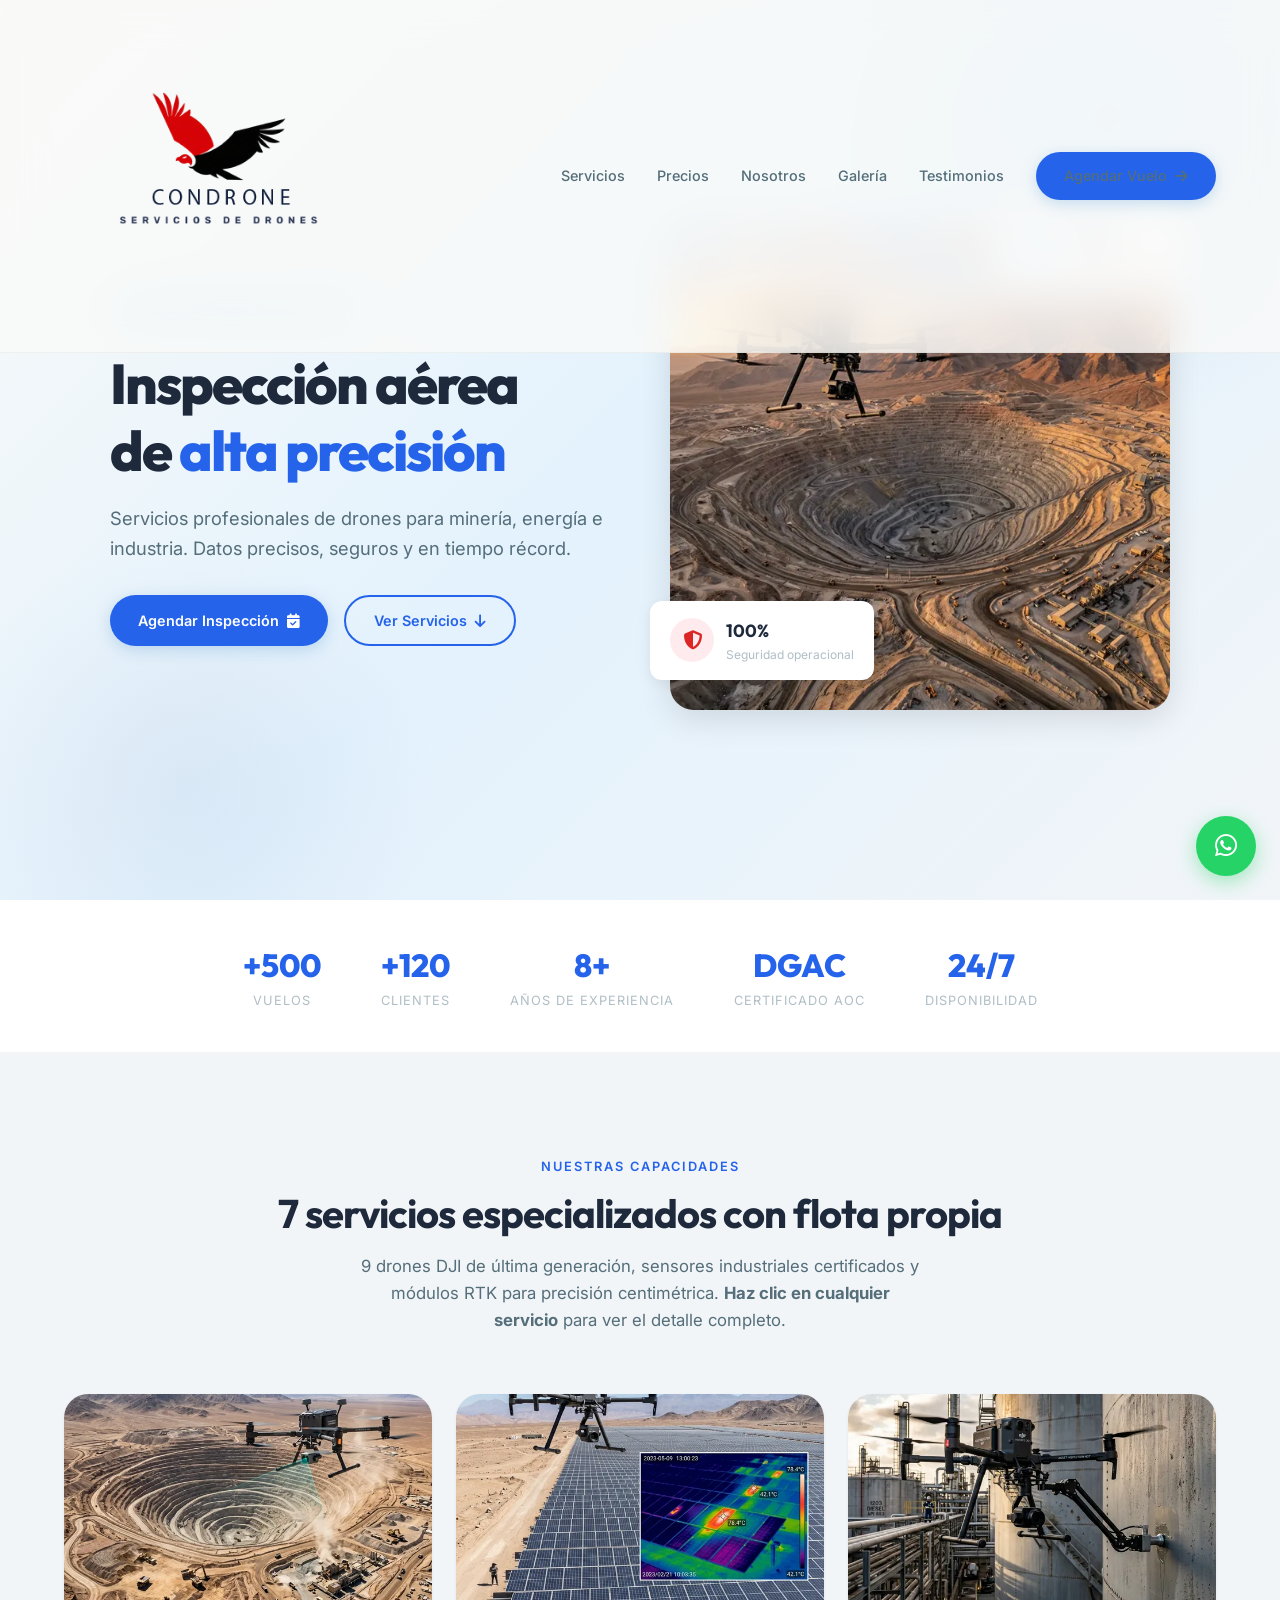
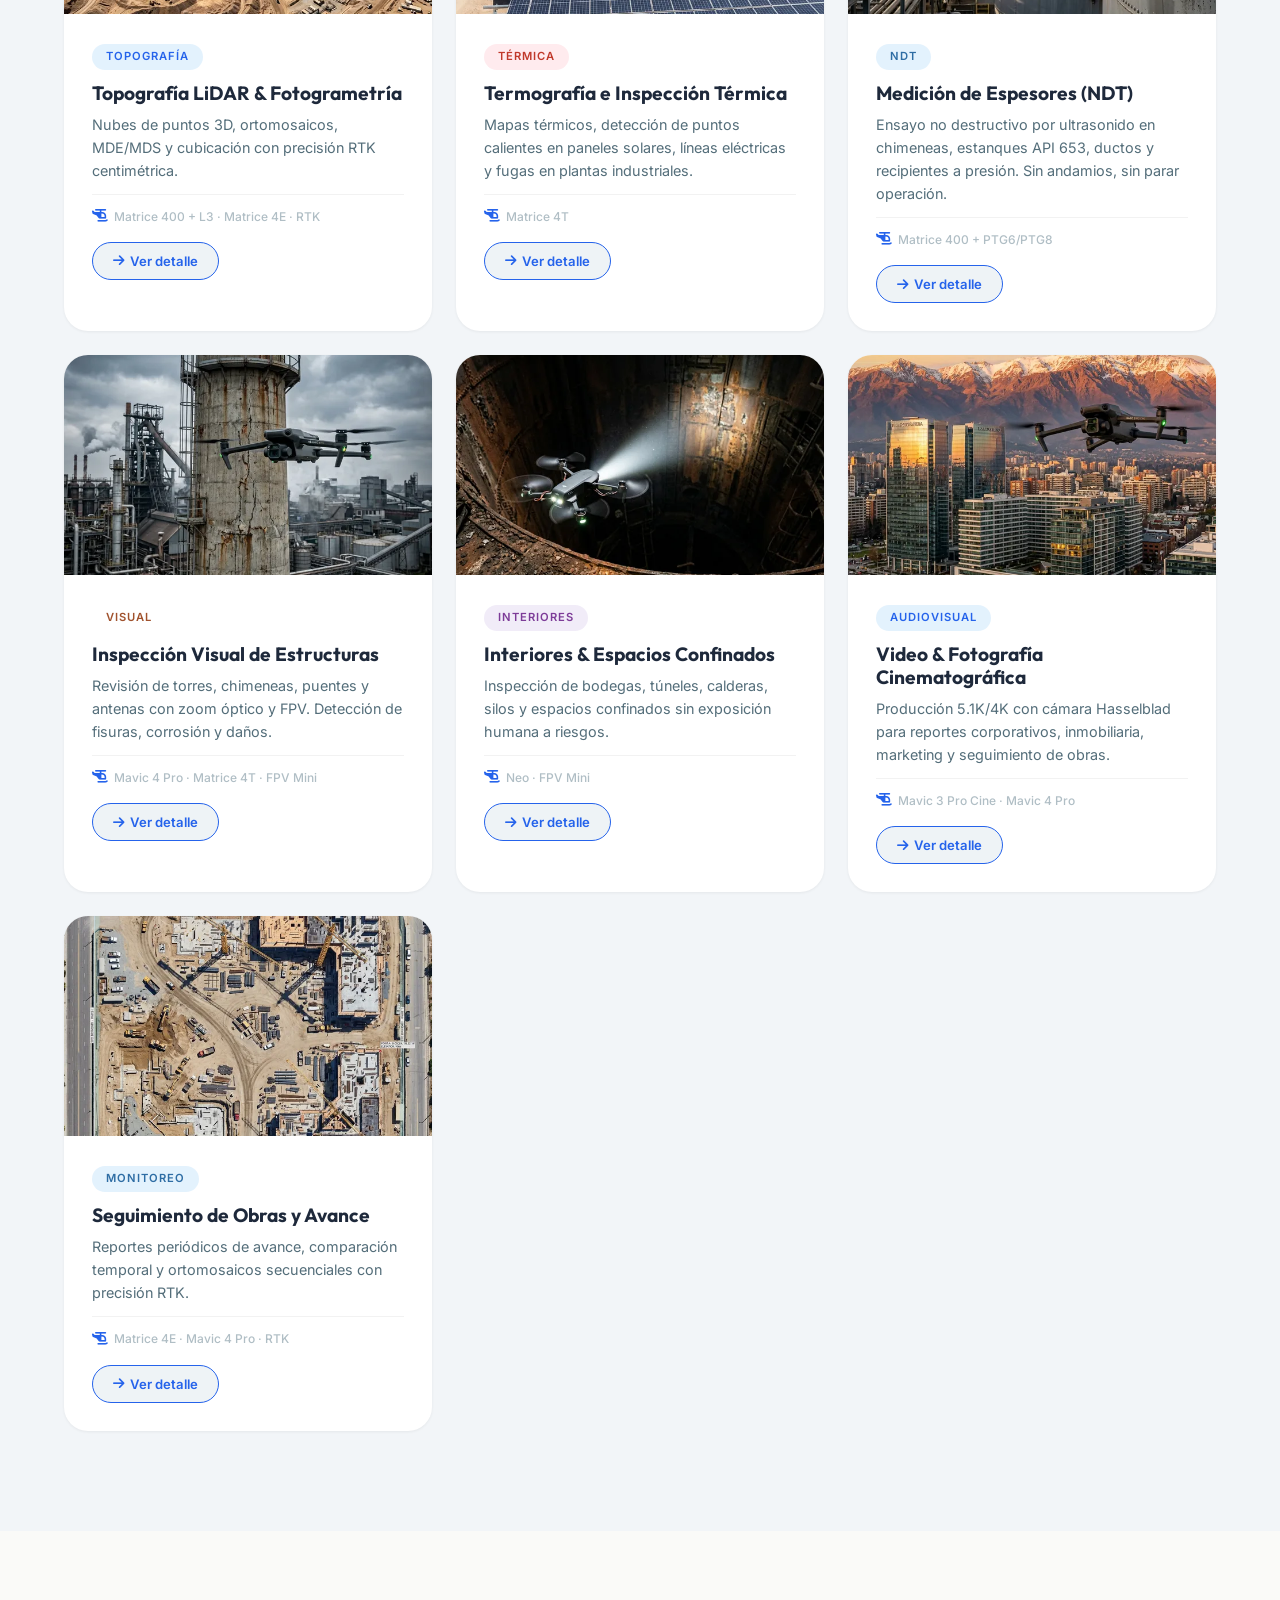
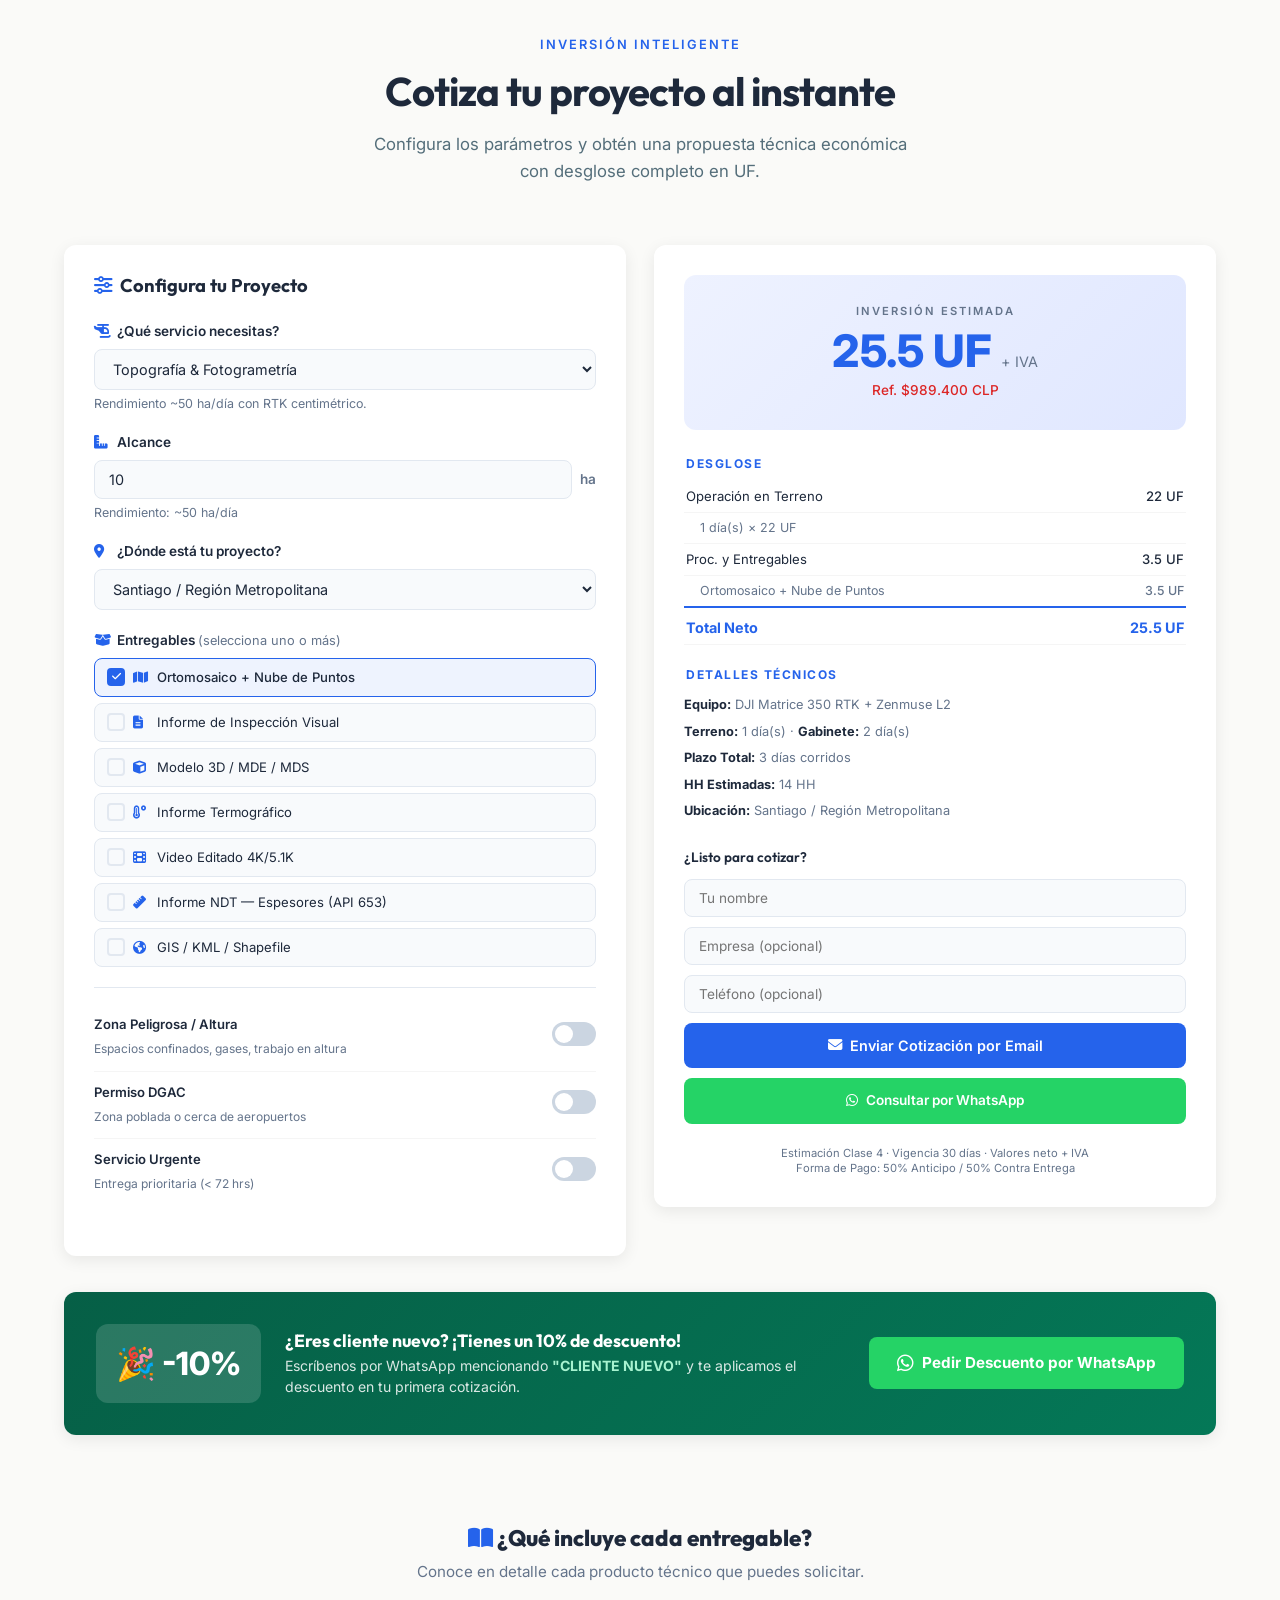
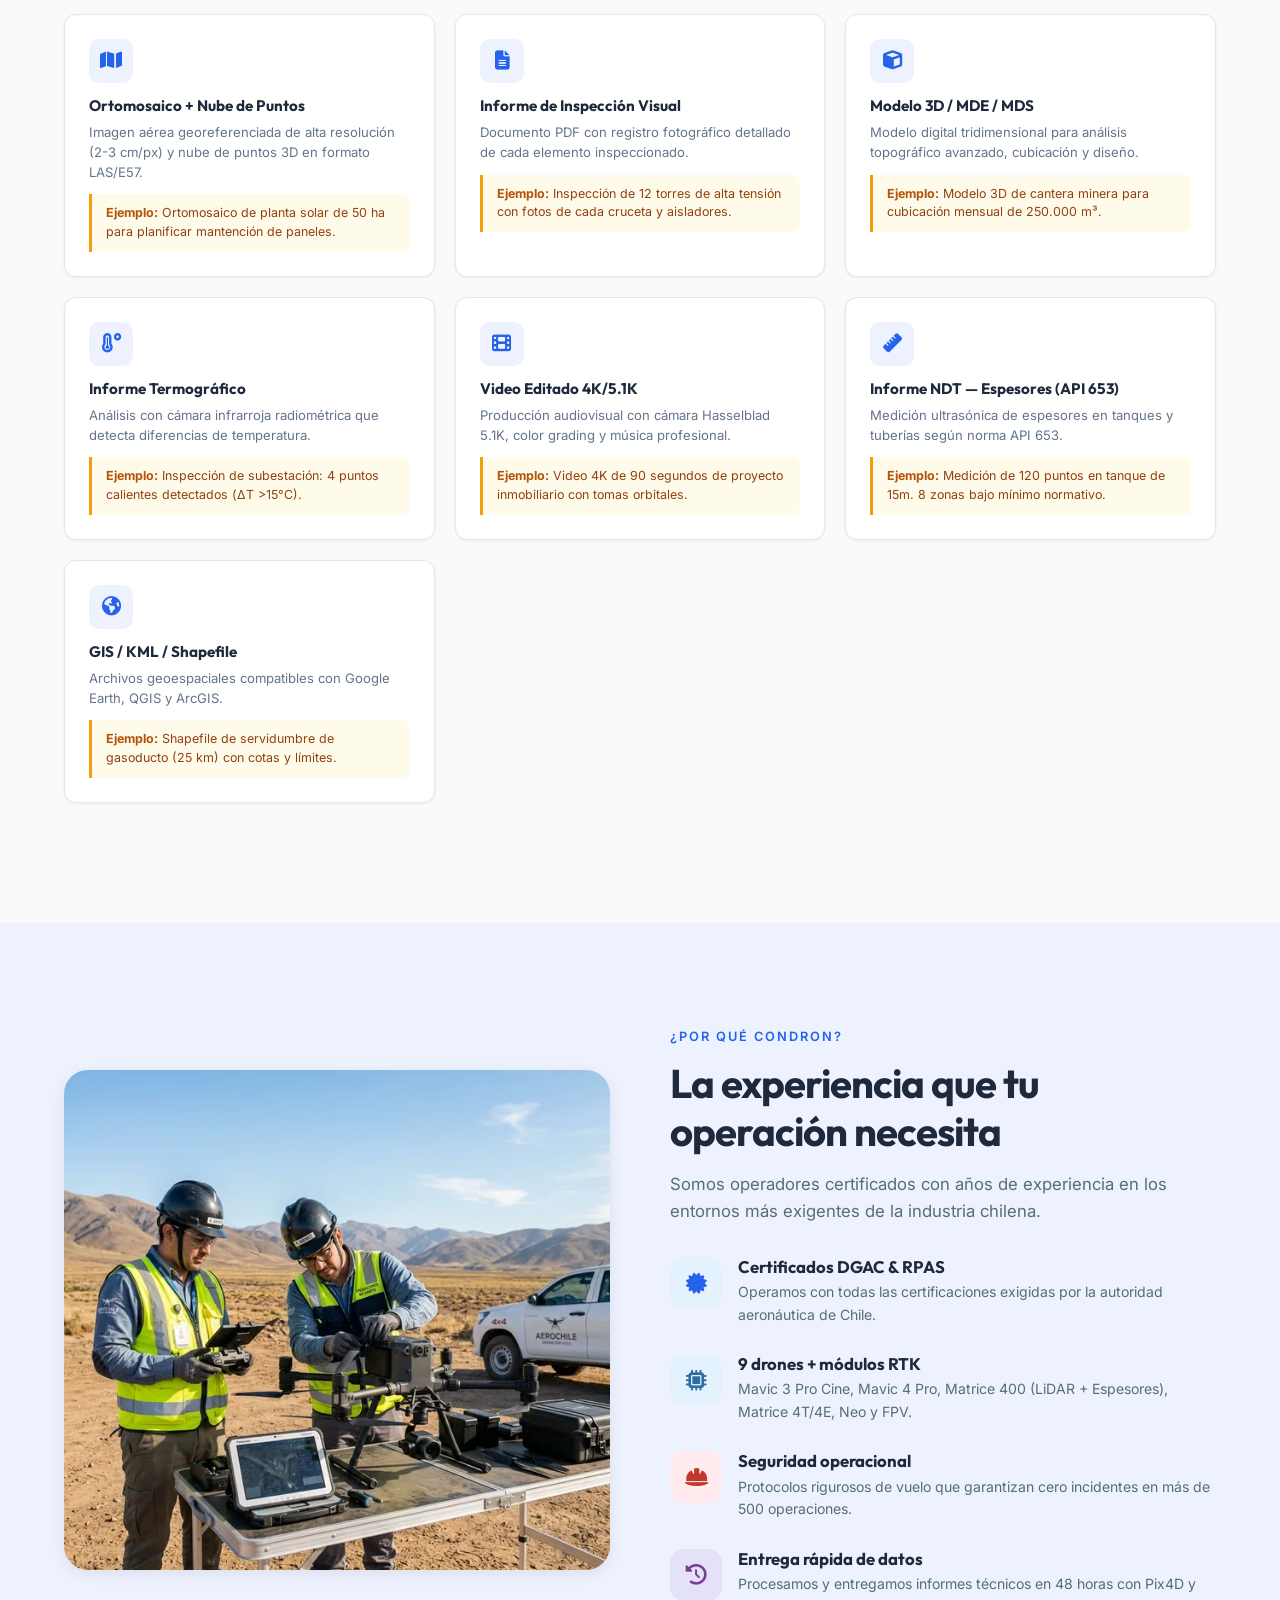
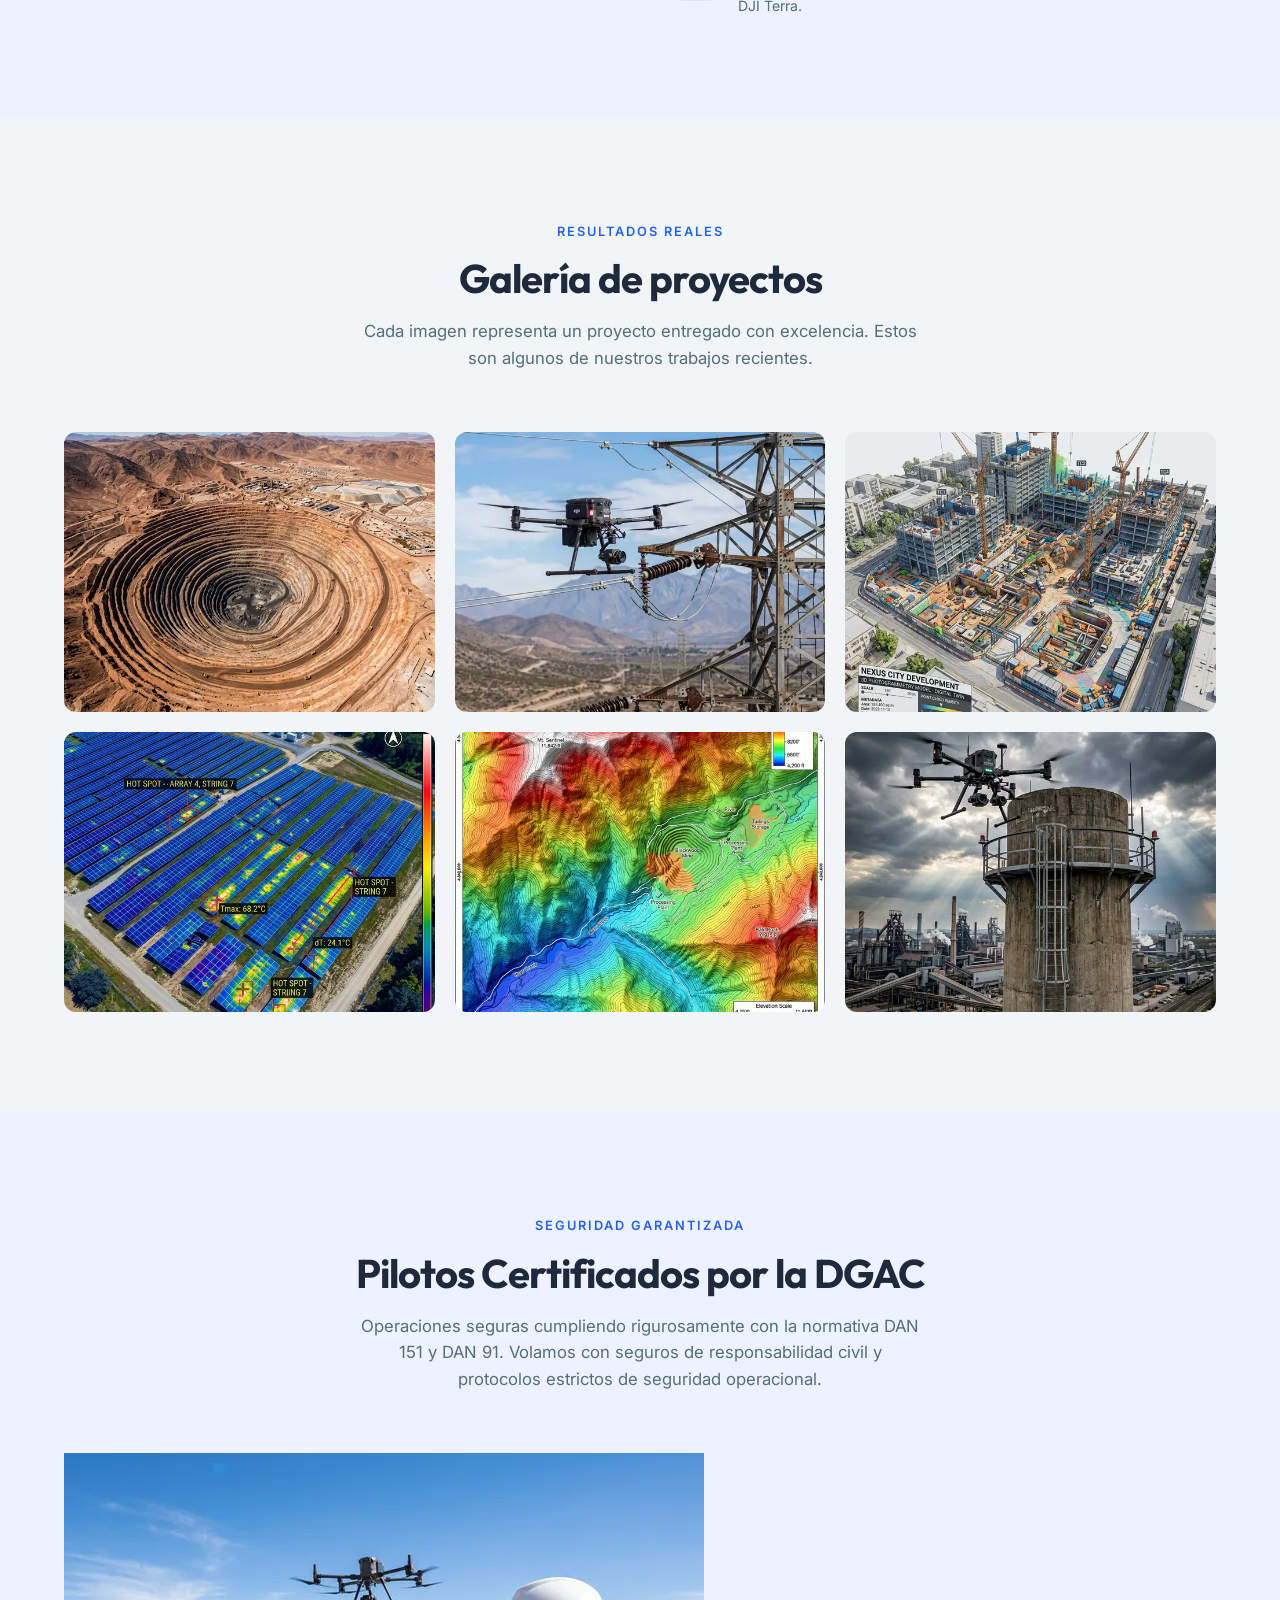
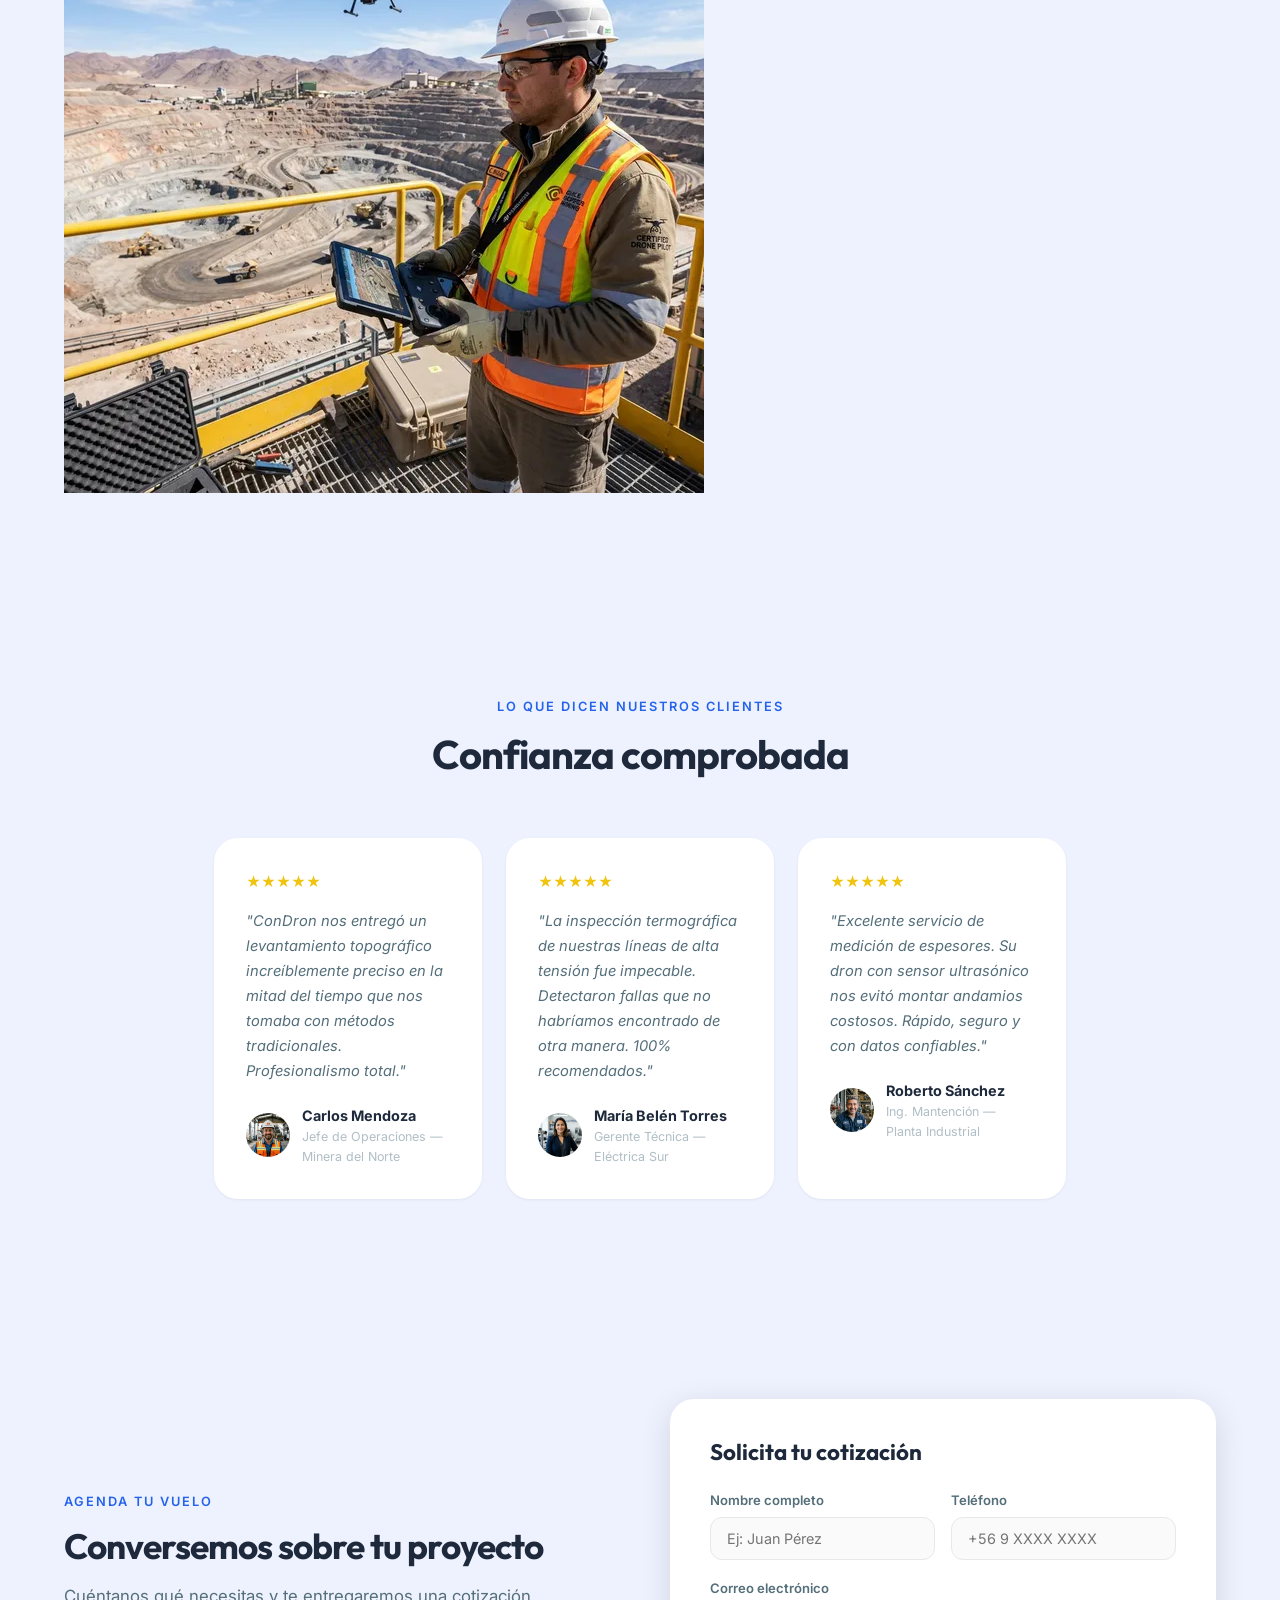
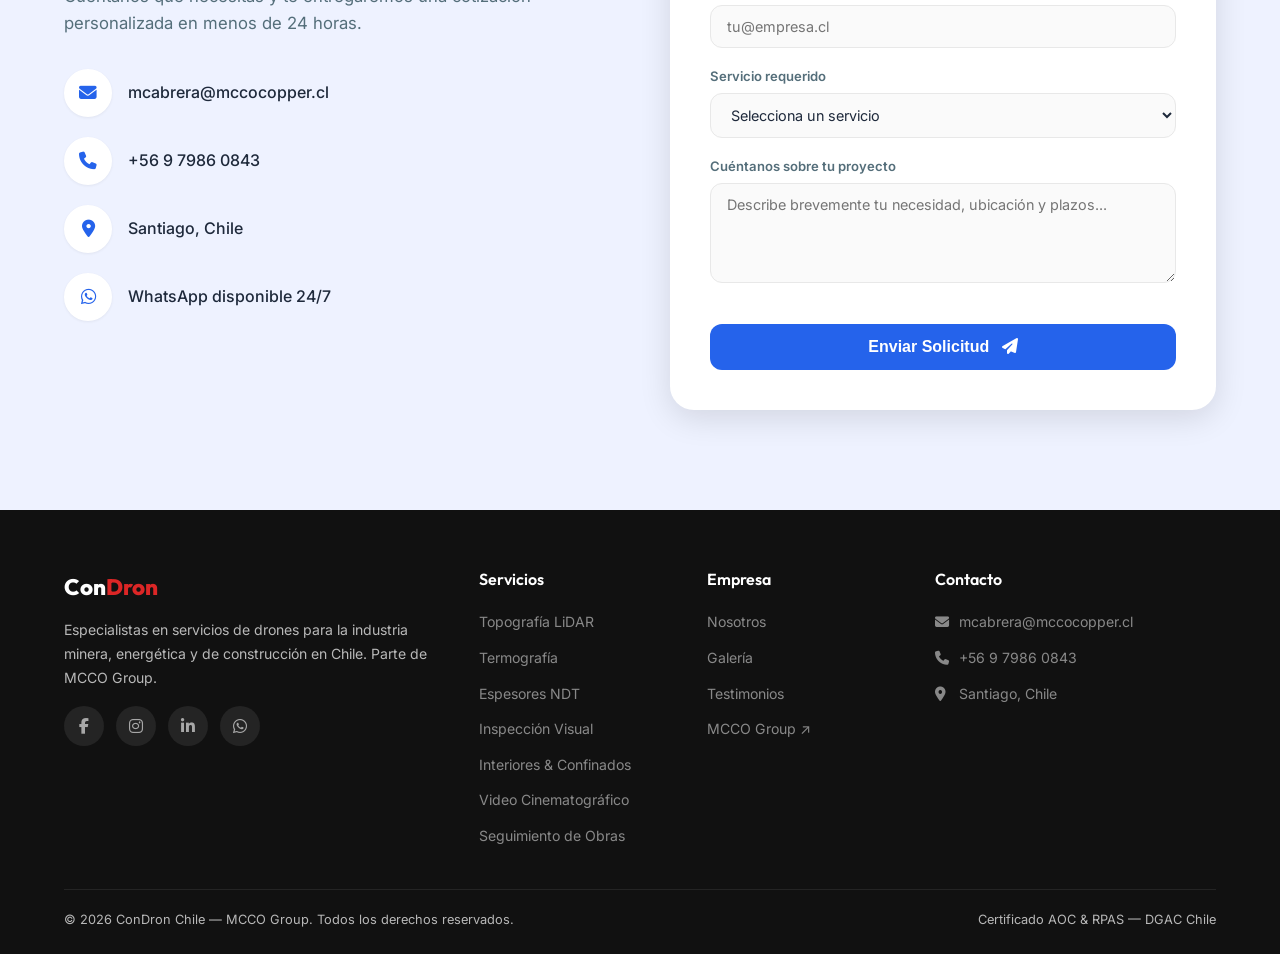
==== commit 2966e4d5: "feat(perf): Phase 3 - Turnstile CAPTCHA, WebP images, cache headers, analytics" ====
--- a/index.html
+++ b/index.html
@@ -4,6 +4,11 @@
 <head>
     <meta charset="UTF-8">
     <meta name="viewport" content="width=device-width, initial-scale=1.0">
+
+    <!-- Preconnect for faster external resource loading -->
+    <link rel="preconnect" href="https://fonts.googleapis.com" crossorigin>
+    <link rel="preconnect" href="https://fonts.gstatic.com" crossorigin>
+    <link rel="preconnect" href="https://cdnjs.cloudflare.com" crossorigin>
     <title>ConDron | Servicios Profesionales de Drones en Chile - Inspección, Fotogrametría y Topografía</title>
     <meta name="description"
         content="Especialistas en servicios de drones profesionales en Chile. Servicios DGAC. Fotogrametría, topografía LiDAR, termografía industrial y medición de espesores NDT. Cotiza tu inspección.">
@@ -17,7 +22,11 @@
     <meta property="og:title" content="ConDron | Servicios Profesionales de Drones en Chile">
     <meta property="og:description"
         content="Servicios de drones certificados para la industria en Chile. Minería, fotogrametría, termografía y medición de espesores API 653.">
-    <meta property="og:image" content="https://condron.cl/assets/og-image.jpg">
+    <meta property="og:image" content="https://condron.cl/assets/og-image.webp">
+
+    <!-- Favicon -->
+    <link rel="icon" type="image/png" sizes="32x32" href="logo.png">
+    <link rel="apple-touch-icon" sizes="180x180" href="logo.png">
 
     <!-- AI / LLM Discovery -->
     <link rel="canonical" href="https://condron.cl/">
@@ -57,6 +66,9 @@
     <link rel="stylesheet" href="https://cdnjs.cloudflare.com/ajax/libs/font-awesome/6.5.1/css/all.min.css">
     <link rel="stylesheet" href="styles.css">
     <link rel="stylesheet" href="cotizar/wizard.css">
+
+    <!-- Cloudflare Turnstile (anti-spam) -->
+    <script src="https://challenges.cloudflare.com/turnstile/v0/api.js" async defer></script>
 </head>
 
 <body>
@@ -94,8 +106,8 @@
                 </div>
             </div>
             <div class="hero-image">
-                <img src="https://images.unsplash.com/photo-1508444845599-5c89863b1c44?auto=format&fit=crop&w=800&q=80"
-                    alt="Dron profesional volando sobre terreno industrial">
+                <img decoding="async" fetchpriority="high" src="assets/images/hero-condron.webp"
+                    alt="Dron profesional DJI Matrice volando sobre mina de cobre en Chile">
                 <div class="hero-float top">
                     <div class="icon-circle" style="background: var(--sky-light); color: var(--chile-blue);">
                         <i class="fa-solid fa-check-double"></i>
@@ -158,7 +170,7 @@
                 <!-- 1. Topografía LiDAR -->
                 <div class="service-card" data-modal="modal-topografia" role="button" tabindex="0">
                     <div class="service-card-img">
-                        <img src="assets/images/topografia-lidar.png"
+                        <img loading="lazy" decoding="async" src="assets/images/topografia-lidar.webp"
                             alt="Dron DJI Matrice 400 con sensor LiDAR sobrevolando mina de cobre en Atacama Chile">
                     </div>
                     <div class="service-card-body">
@@ -173,7 +185,7 @@
                 <!-- 2. Termografía -->
                 <div class="service-card" data-modal="modal-termografia" role="button" tabindex="0">
                     <div class="service-card-img">
-                        <img src="assets/images/termografia-inspeccion.png"
+                        <img loading="lazy" decoding="async" src="assets/images/termografia-inspeccion.webp"
                             alt="Dron DJI Matrice 4T con cámara infrarroja inspeccionando planta solar">
                     </div>
                     <div class="service-card-body">
@@ -188,7 +200,7 @@
                 <!-- 3. Espesores NDT -->
                 <div class="service-card" data-modal="modal-espesores" role="button" tabindex="0">
                     <div class="service-card-img">
-                        <img src="assets/images/espesores-ndt.png"
+                        <img loading="lazy" decoding="async" src="assets/images/espesores-ndt.webp"
                             alt="Dron Matrice 400 con sensor ultrasónico midiendo espesor de tanque API 653">
                     </div>
                     <div class="service-card-body">
@@ -203,7 +215,7 @@
                 <!-- 4. Inspección Visual -->
                 <div class="service-card" data-modal="modal-visual" role="button" tabindex="0">
                     <div class="service-card-img">
-                        <img src="assets/images/inspeccion-visual.png"
+                        <img loading="lazy" decoding="async" src="assets/images/inspeccion-visual.webp"
                             alt="Dron Mavic 4 Pro inspeccionando chimenea industrial detectando corrosión">
                     </div>
                     <div class="service-card-body">
@@ -219,7 +231,7 @@
                 <!-- 5. Interiores -->
                 <div class="service-card" data-modal="modal-interiores" role="button" tabindex="0">
                     <div class="service-card-img">
-                        <img src="assets/images/interiores-confinados.png"
+                        <img loading="lazy" decoding="async" src="assets/images/interiores-confinados.webp"
                             alt="Dron DJI Neo con luces LED volando dentro de silo industrial para inspección">
                     </div>
                     <div class="service-card-body">
@@ -234,7 +246,7 @@
                 <!-- 6. Video Cinematográfico -->
                 <div class="service-card" data-modal="modal-video" role="button" tabindex="0">
                     <div class="service-card-img">
-                        <img src="assets/images/video-cinematografico.png"
+                        <img loading="lazy" decoding="async" src="assets/images/video-cinematografico.webp"
                             alt="Dron Mavic 3 Pro Cine grabando video 5.1K con Cordillera de los Andes al atardecer">
                     </div>
                     <div class="service-card-body">
@@ -250,7 +262,7 @@
                 <!-- 7. Seguimiento de Obras -->
                 <div class="service-card" data-modal="modal-seguimiento" role="button" tabindex="0">
                     <div class="service-card-img">
-                        <img src="assets/images/seguimiento-obras.png"
+                        <img loading="lazy" decoding="async" src="assets/images/seguimiento-obras.webp"
                             alt="Vista aérea de obra en construcción con ortomosaico y marcadores GIS">
                     </div>
                     <div class="service-card-body">
@@ -455,8 +467,8 @@
     <section class="section why-us" id="nosotros">
         <div class="container">
             <div class="why-image">
-                <img src="https://images.unsplash.com/photo-1527977966376-1c8408f9f108?auto=format&fit=crop&w=800&q=80"
-                    alt="Equipo de pilotos de dron preparando equipo DJI Matrice">
+                <img loading="lazy" decoding="async" src="assets/images/equipo-pilotos.webp"
+                    alt="Equipo de pilotos de dron ConDron preparando DJI Matrice en terreno">
             </div>
             <div class="why-content">
                 <span class="section-label">¿Por qué ConDron?</span>
@@ -519,8 +531,8 @@
             </div>
             <div class="gallery-grid">
                 <div class="gallery-item">
-                    <img src="https://images.unsplash.com/photo-1605792657660-596af9009e82?auto=format&fit=crop&w=600&q=80"
-                        alt="Levantamiento topográfico con dron en minería">
+                    <img loading="lazy" decoding="async" src="assets/images/galeria-topografia.webp"
+                        alt="Vista aérea de mina de cobre con levantamiento topográfico">
                     <div class="gallery-overlay">
                         <div>
                             <h4>Levantamiento Topográfico</h4><span>Minería — Atacama</span>
@@ -528,8 +540,8 @@
                     </div>
                 </div>
                 <div class="gallery-item">
-                    <img src="https://images.unsplash.com/photo-1473341304170-971dccb5ac1e?auto=format&fit=crop&w=600&q=80"
-                        alt="Inspección de torres de alta tensión con dron">
+                    <img loading="lazy" decoding="async" src="assets/images/galeria-torres.webp"
+                        alt="Dron DJI inspeccionando torre de alta tensión">
                     <div class="gallery-overlay">
                         <div>
                             <h4>Inspección de Torres</h4><span>Energía — Región Metropolitana</span>
@@ -537,8 +549,8 @@
                     </div>
                 </div>
                 <div class="gallery-item">
-                    <img src="https://images.unsplash.com/photo-1503387837-b154d5074bd2?auto=format&fit=crop&w=600&q=80"
-                        alt="Fotogrametría 3D de proyecto de construcción">
+                    <img loading="lazy" decoding="async" src="assets/images/galeria-fotogrametria.webp"
+                        alt="Modelo 3D fotogramétrico de obra en construcción">
                     <div class="gallery-overlay">
                         <div>
                             <h4>Fotogrametría 3D</h4><span>Construcción — Valparaíso</span>
@@ -546,8 +558,8 @@
                     </div>
                 </div>
                 <div class="gallery-item">
-                    <img src="https://images.unsplash.com/photo-1509391366360-2e959784a276?auto=format&fit=crop&w=600&q=80"
-                        alt="Inspección termográfica de planta solar">
+                    <img loading="lazy" decoding="async" src="assets/images/galeria-termografia.webp"
+                        alt="Imagen térmica infrarroja de planta solar con hotspots">
                     <div class="gallery-overlay">
                         <div>
                             <h4>Análisis Termográfico</h4><span>Solar — Antofagasta</span>
@@ -555,8 +567,8 @@
                     </div>
                 </div>
                 <div class="gallery-item">
-                    <img src="https://images.unsplash.com/photo-1586528116311-ad8dd3c8310d?auto=format&fit=crop&w=600&q=80"
-                        alt="Modelo digital de terreno minero">
+                    <img loading="lazy" decoding="async" src="assets/images/galeria-terreno.webp"
+                        alt="Modelo digital de elevación colorizado de terreno minero">
                     <div class="gallery-overlay">
                         <div>
                             <h4>Modelo Digital de Terreno</h4><span>Minería — Coquimbo</span>
@@ -564,8 +576,8 @@
                     </div>
                 </div>
                 <div class="gallery-item">
-                    <img src="https://images.unsplash.com/photo-1513828583688-c52646db42da?auto=format&fit=crop&w=600&q=80"
-                        alt="Inspección industrial de chimeneas con dron">
+                    <img loading="lazy" decoding="async" src="assets/images/galeria-chimeneas.webp"
+                        alt="Dron industrial inspeccionando chimenea de planta">
                     <div class="gallery-overlay">
                         <div>
                             <h4>Inspección de Chimeneas</h4><span>Industrial — Santiago</span>
@@ -587,8 +599,8 @@
             </div>
             <div class="certification-content">
                 <div class="cert-image-wrapper">
-                    <img src="https://images.unsplash.com/photo-1579829366248-204fe8413f31?q=80&w=1200&auto=format&fit=crop"
-                        alt="Piloto Certificado DGAC operando Matrice 300 RTK" class="cert-image">
+                    <img loading="lazy" decoding="async" src="assets/images/piloto-certificado.webp"
+                        alt="Piloto Certificado DGAC operando DJI Matrice en faena" class="cert-image">
                 </div>
             </div>
         </div>
@@ -607,8 +619,8 @@
                     <p class="testimonial-text">"ConDron nos entregó un levantamiento topográfico increíblemente preciso
                         en la mitad del tiempo que nos tomaba con métodos tradicionales. Profesionalismo total."</p>
                     <div class="testimonial-author">
-                        <img src="https://images.unsplash.com/photo-1507003211169-0a1dd7228f2d?auto=format&fit=crop&w=100&q=80"
-                            alt="Carlos Mendoza" class="testimonial-avatar">
+                        <img loading="lazy" decoding="async" src="assets/images/avatar-carlos.webp" alt="Carlos Mendoza"
+                            class="testimonial-avatar">
                         <div>
                             <div class="testimonial-name">Carlos Mendoza</div>
                             <div class="testimonial-role">Jefe de Operaciones — Minera del Norte</div>
@@ -620,7 +632,7 @@
                     <p class="testimonial-text">"La inspección termográfica de nuestras líneas de alta tensión fue
                         impecable. Detectaron fallas que no habríamos encontrado de otra manera. 100% recomendados."</p>
                     <div class="testimonial-author">
-                        <img src="https://images.unsplash.com/photo-1573496359142-b8d87734a5a2?auto=format&fit=crop&w=100&q=80"
+                        <img loading="lazy" decoding="async" src="assets/images/avatar-maria.webp"
                             alt="María Belén Torres" class="testimonial-avatar">
                         <div>
                             <div class="testimonial-name">María Belén Torres</div>
@@ -633,7 +645,7 @@
                     <p class="testimonial-text">"Excelente servicio de medición de espesores. Su dron con sensor
                         ultrasónico nos evitó montar andamios costosos. Rápido, seguro y con datos confiables."</p>
                     <div class="testimonial-author">
-                        <img src="https://images.unsplash.com/photo-1472099645785-5658abf4ff4e?auto=format&fit=crop&w=100&q=80"
+                        <img loading="lazy" decoding="async" src="assets/images/avatar-roberto.webp"
                             alt="Roberto Sánchez" class="testimonial-avatar">
                         <div>
                             <div class="testimonial-name">Roberto Sánchez</div>
@@ -710,6 +722,13 @@
                         <textarea id="message"
                             placeholder="Describe brevemente tu necesidad, ubicación y plazos..."></textarea>
                     </div>
+
+                    <!-- Cloudflare Turnstile (anti-spam) -->
+                    <div class="turnstile-wrapper">
+                        <div class="cf-turnstile" data-sitekey="YOUR_SITE_KEY" data-theme="light" data-language="es">
+                        </div>
+                    </div>
+
                     <button type="submit" class="btn-submit">
                         Enviar Solicitud <i class="fa-solid fa-paper-plane" style="margin-left:8px;"></i>
                     </button>
@@ -724,7 +743,8 @@
         <!-- Modal: Topografía -->
         <div class="service-modal" id="modal-topografia">
             <button class="modal-close" aria-label="Cerrar"><i class="fa-solid fa-xmark"></i></button>
-            <div class="modal-hero"><img src="assets/images/topografia-lidar.png" alt="Topografía LiDAR">
+            <div class="modal-hero"><img loading="lazy" decoding="async" src="assets/images/topografia-lidar.webp"
+                    alt="Topografía LiDAR">
                 <div class="modal-hero-overlay"><span class="service-tag tag-blue">Topografía</span>
                     <h2>Topografía LiDAR & Fotogrametría</h2>
                 </div>
@@ -775,7 +795,8 @@
         <!-- Modal: Termografía -->
         <div class="service-modal" id="modal-termografia">
             <button class="modal-close" aria-label="Cerrar"><i class="fa-solid fa-xmark"></i></button>
-            <div class="modal-hero"><img src="assets/images/termografia-inspeccion.png" alt="Termografía">
+            <div class="modal-hero"><img loading="lazy" decoding="async" src="assets/images/termografia-inspeccion.webp"
+                    alt="Termografía">
                 <div class="modal-hero-overlay"><span class="service-tag tag-pink">Térmica</span>
                     <h2>Termografía e Inspección Térmica</h2>
                 </div>
@@ -813,7 +834,8 @@
         <!-- Modal: Espesores NDT -->
         <div class="service-modal" id="modal-espesores">
             <button class="modal-close" aria-label="Cerrar"><i class="fa-solid fa-xmark"></i></button>
-            <div class="modal-hero"><img src="assets/images/espesores-ndt.png" alt="Espesores NDT">
+            <div class="modal-hero"><img loading="lazy" decoding="async" src="assets/images/espesores-ndt.webp"
+                    alt="Espesores NDT">
                 <div class="modal-hero-overlay"><span class="service-tag tag-sky">NDT</span>
                     <h2>Medición de Espesores (NDT)</h2>
                 </div>
@@ -855,7 +877,8 @@
         <!-- Modal: Inspección Visual -->
         <div class="service-modal" id="modal-visual">
             <button class="modal-close" aria-label="Cerrar"><i class="fa-solid fa-xmark"></i></button>
-            <div class="modal-hero"><img src="assets/images/inspeccion-visual.png" alt="Inspección Visual">
+            <div class="modal-hero"><img loading="lazy" decoding="async" src="assets/images/inspeccion-visual.webp"
+                    alt="Inspección Visual">
                 <div class="modal-hero-overlay"><span class="service-tag tag-peach">Visual</span>
                     <h2>Inspección Visual de Estructuras</h2>
                 </div>
@@ -892,7 +915,8 @@
         <!-- Modal: Interiores -->
         <div class="service-modal" id="modal-interiores">
             <button class="modal-close" aria-label="Cerrar"><i class="fa-solid fa-xmark"></i></button>
-            <div class="modal-hero"><img src="assets/images/interiores-confinados.png" alt="Interiores">
+            <div class="modal-hero"><img loading="lazy" decoding="async" src="assets/images/interiores-confinados.webp"
+                    alt="Interiores">
                 <div class="modal-hero-overlay"><span class="service-tag tag-lavender">Interiores</span>
                     <h2>Interiores & Espacios Confinados</h2>
                 </div>
@@ -935,7 +959,8 @@
         <!-- Modal: Video Cinematográfico -->
         <div class="service-modal" id="modal-video">
             <button class="modal-close" aria-label="Cerrar"><i class="fa-solid fa-xmark"></i></button>
-            <div class="modal-hero"><img src="assets/images/video-cinematografico.png" alt="Video Cinematográfico">
+            <div class="modal-hero"><img loading="lazy" decoding="async" src="assets/images/video-cinematografico.webp"
+                    alt="Video Cinematográfico">
                 <div class="modal-hero-overlay"><span class="service-tag tag-blue">Audiovisual</span>
                     <h2>Video & Fotografía Cinematográfica</h2>
                 </div>
@@ -974,7 +999,8 @@
         <!-- Modal: Seguimiento de Obras -->
         <div class="service-modal" id="modal-seguimiento">
             <button class="modal-close" aria-label="Cerrar"><i class="fa-solid fa-xmark"></i></button>
-            <div class="modal-hero"><img src="assets/images/seguimiento-obras.png" alt="Seguimiento de Obras">
+            <div class="modal-hero"><img loading="lazy" decoding="async" src="assets/images/seguimiento-obras.webp"
+                    alt="Seguimiento de Obras">
                 <div class="modal-hero-overlay"><span class="service-tag tag-sky">Monitoreo</span>
                     <h2>Seguimiento de Obras y Avance</h2>
                 </div>
@@ -1099,15 +1125,26 @@
     <script src="webmcp.js"></script>
     <script>
 
-        // Form submit handler
+        // Form submit handler (with Turnstile validation)
         document.getElementById('contactForm').addEventListener('submit', function (e) {
             e.preventDefault();
+
+            // Verify Turnstile challenge is completed
+            const turnstileResponse = document.querySelector('[name="cf-turnstile-response"]');
+            if (turnstileResponse && !turnstileResponse.value) {
+                alert('Por favor, completa la verificación de seguridad antes de enviar.');
+                return;
+            }
+
             const name = document.getElementById('name').value;
             const phone = document.getElementById('phone').value;
             const service = document.getElementById('service').value;
             const message = document.getElementById('message').value;
             const waText = `Hola ConDron! Soy ${name}.\nServicio: ${service}\nTeléfono: ${phone}\nMensaje: ${message}`;
             window.open(`https://wa.me/56979860843?text=${encodeURIComponent(waText)}`, '_blank');
+
+            // Reset Turnstile after submission
+            if (typeof turnstile !== 'undefined') turnstile.reset();
         });
 
         // Animate on scroll (simple IntersectionObserver)
@@ -1176,6 +1213,10 @@
         });
     </script>
 
+    <!-- Cloudflare Web Analytics -->
+    <script defer src='https://static.cloudflareinsights.com/beacon.min.js'
+        data-cf-beacon='{"token": "YOUR_CF_ANALYTICS_TOKEN"}'></script>
+
 </body>
 
 </html>
--- a/styles.css
+++ b/styles.css
@@ -1077,6 +1077,13 @@
   gap: 16px;
 }
 
+/* Turnstile CAPTCHA widget */
+.turnstile-wrapper {
+  display: flex;
+  justify-content: center;
+  margin: 8px 0 16px;
+}
+
 .btn-submit {
   width: 100%;
   padding: 14px;
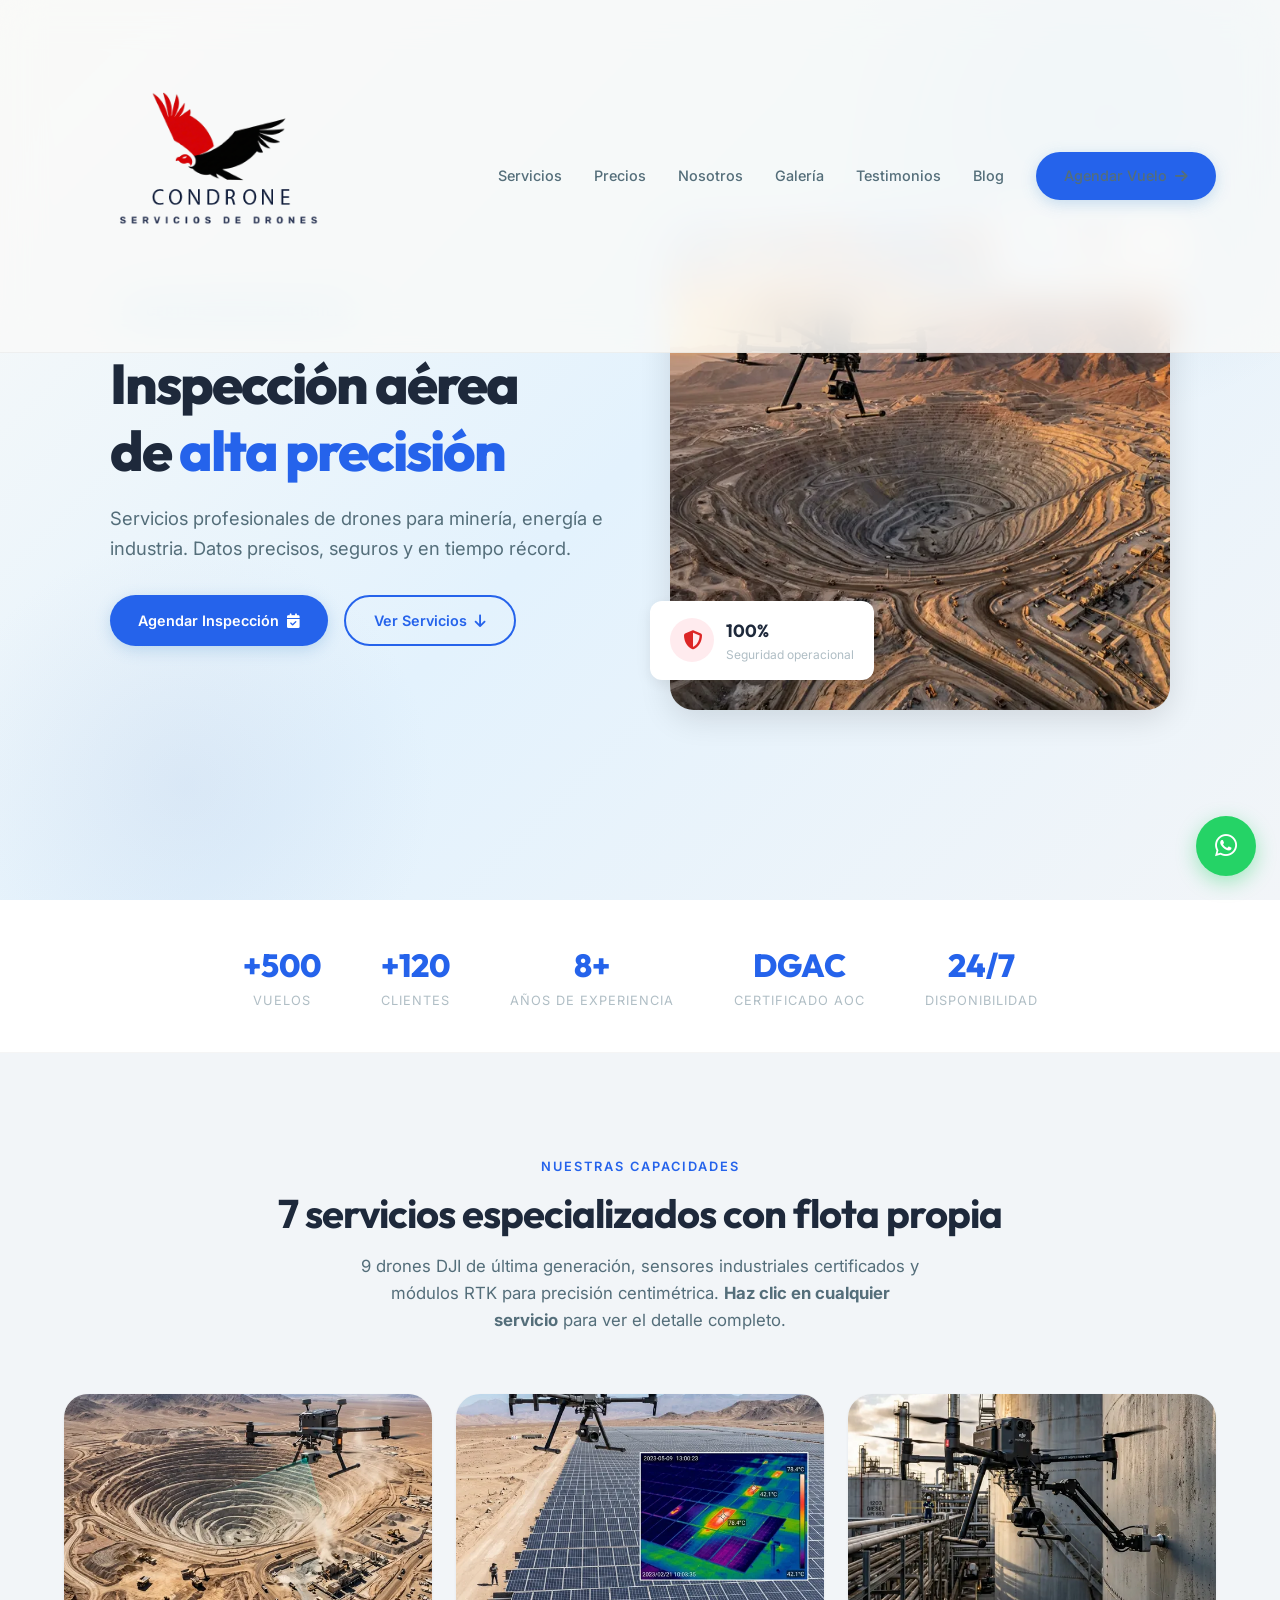
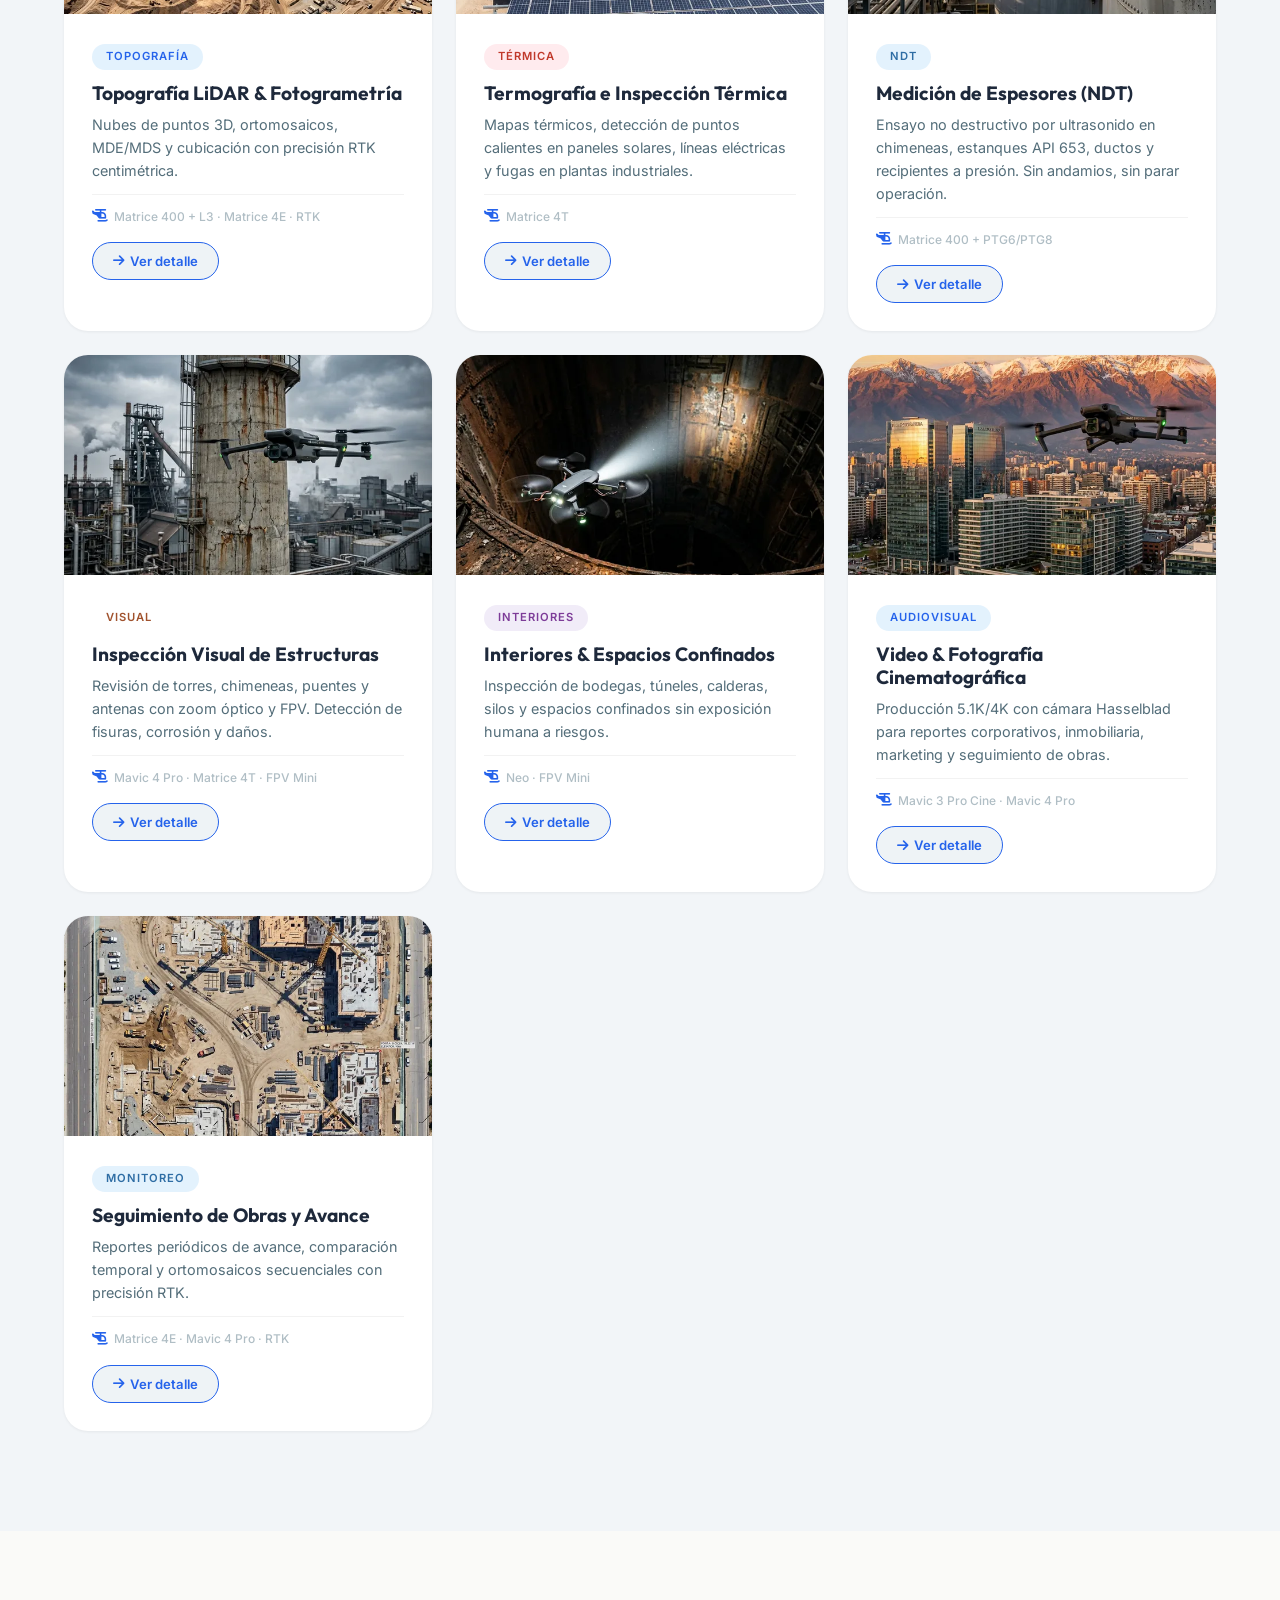
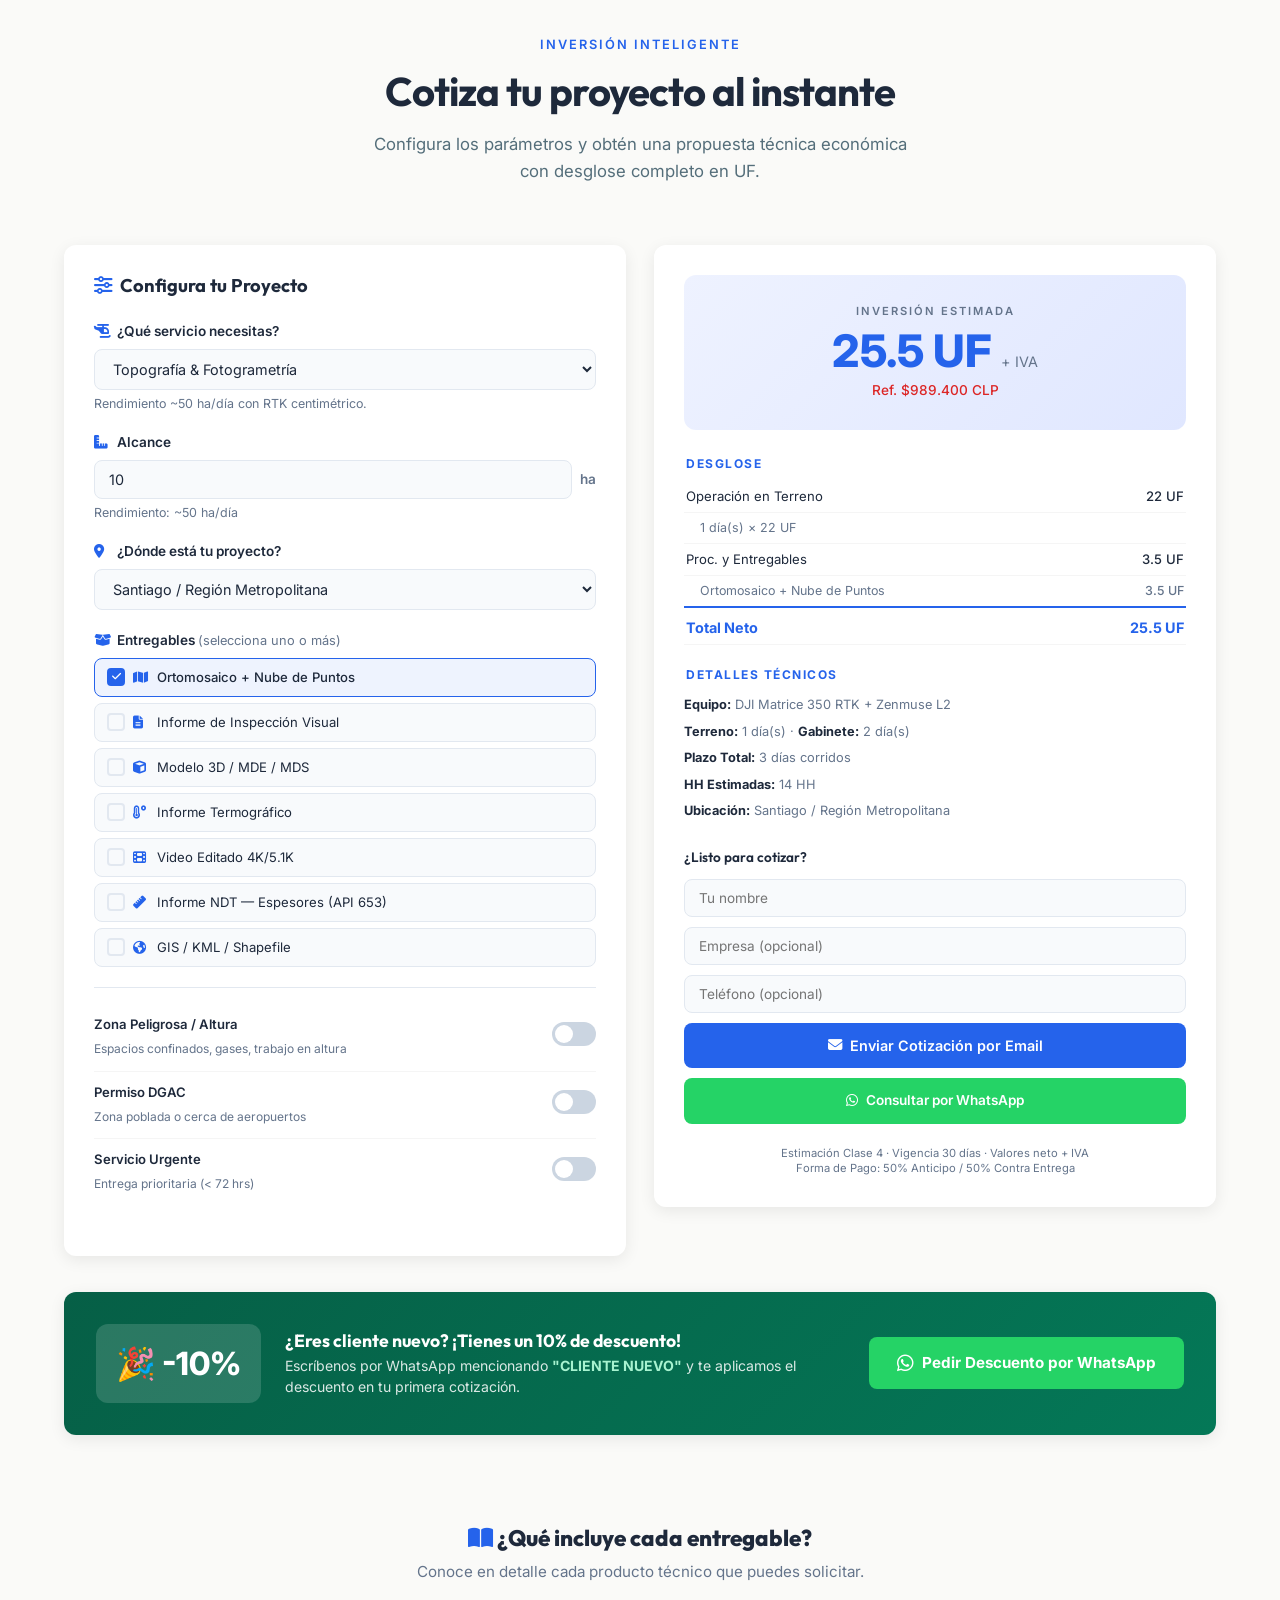
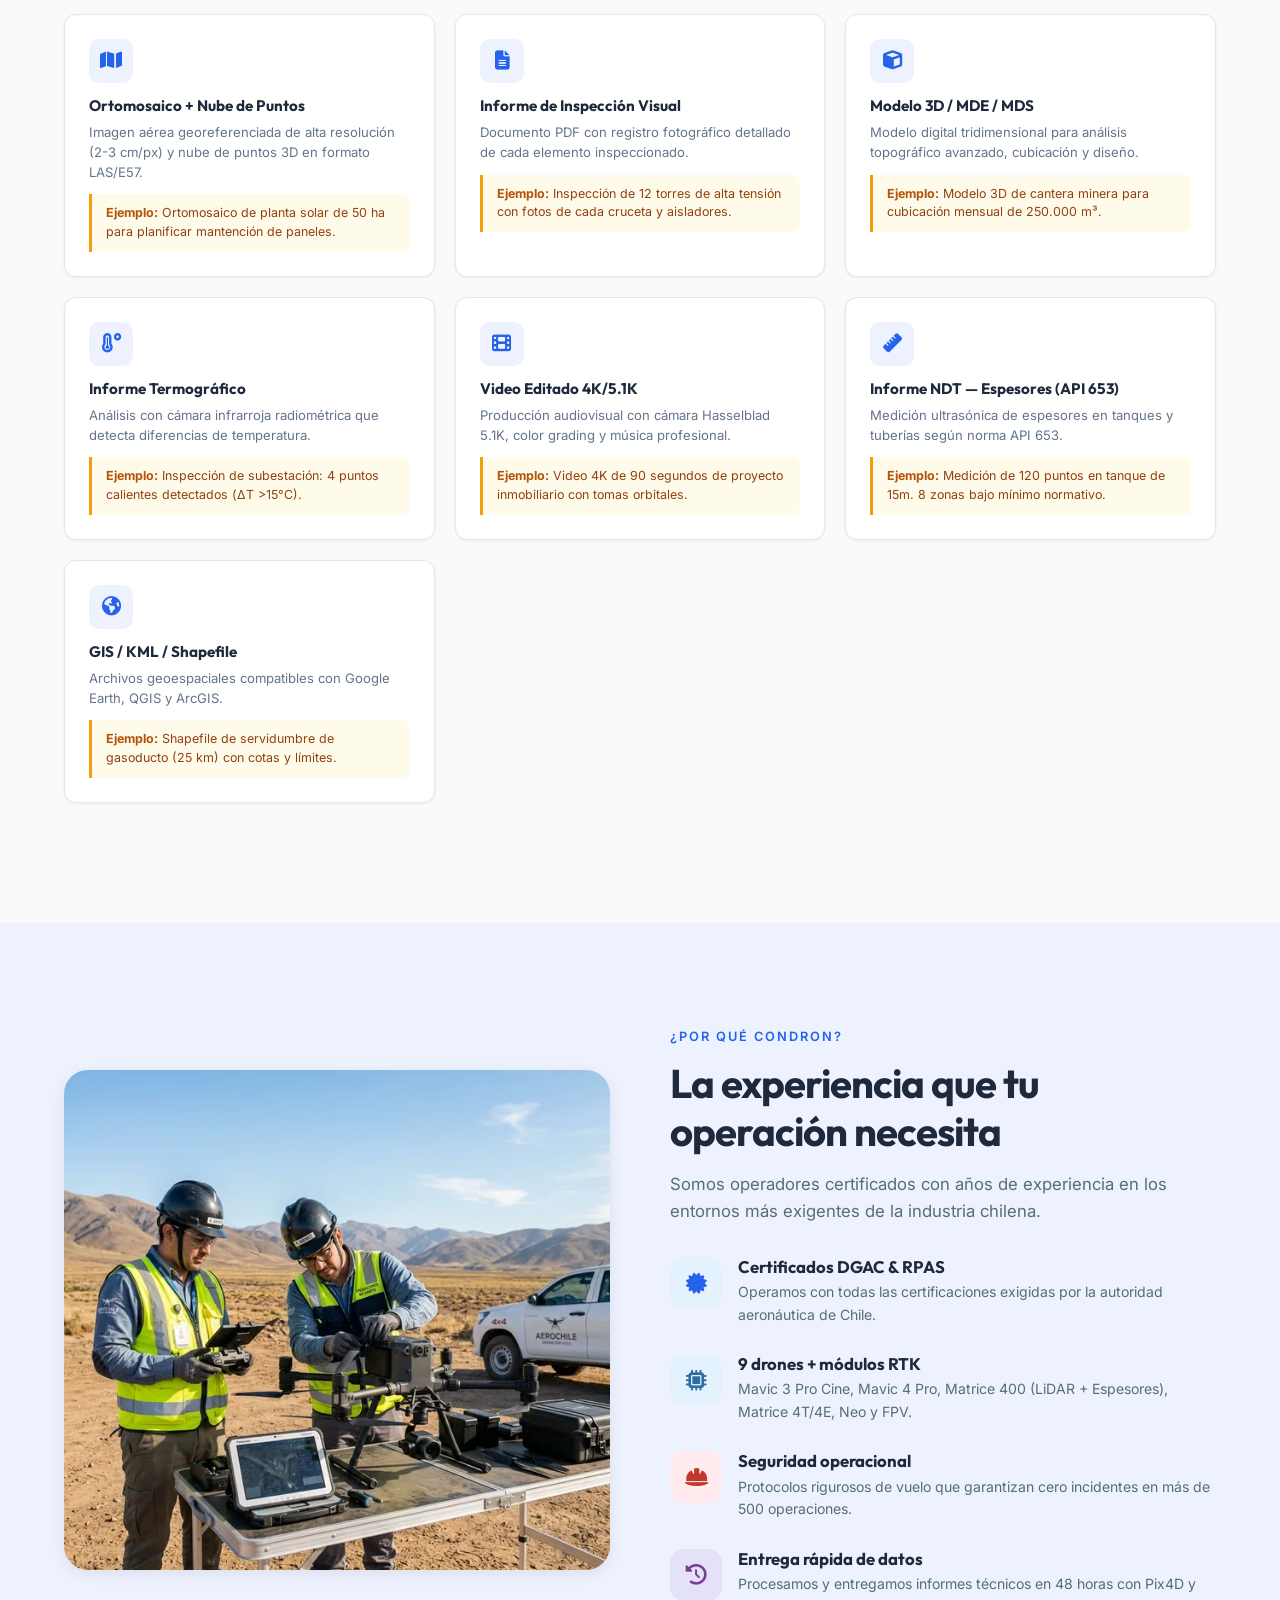
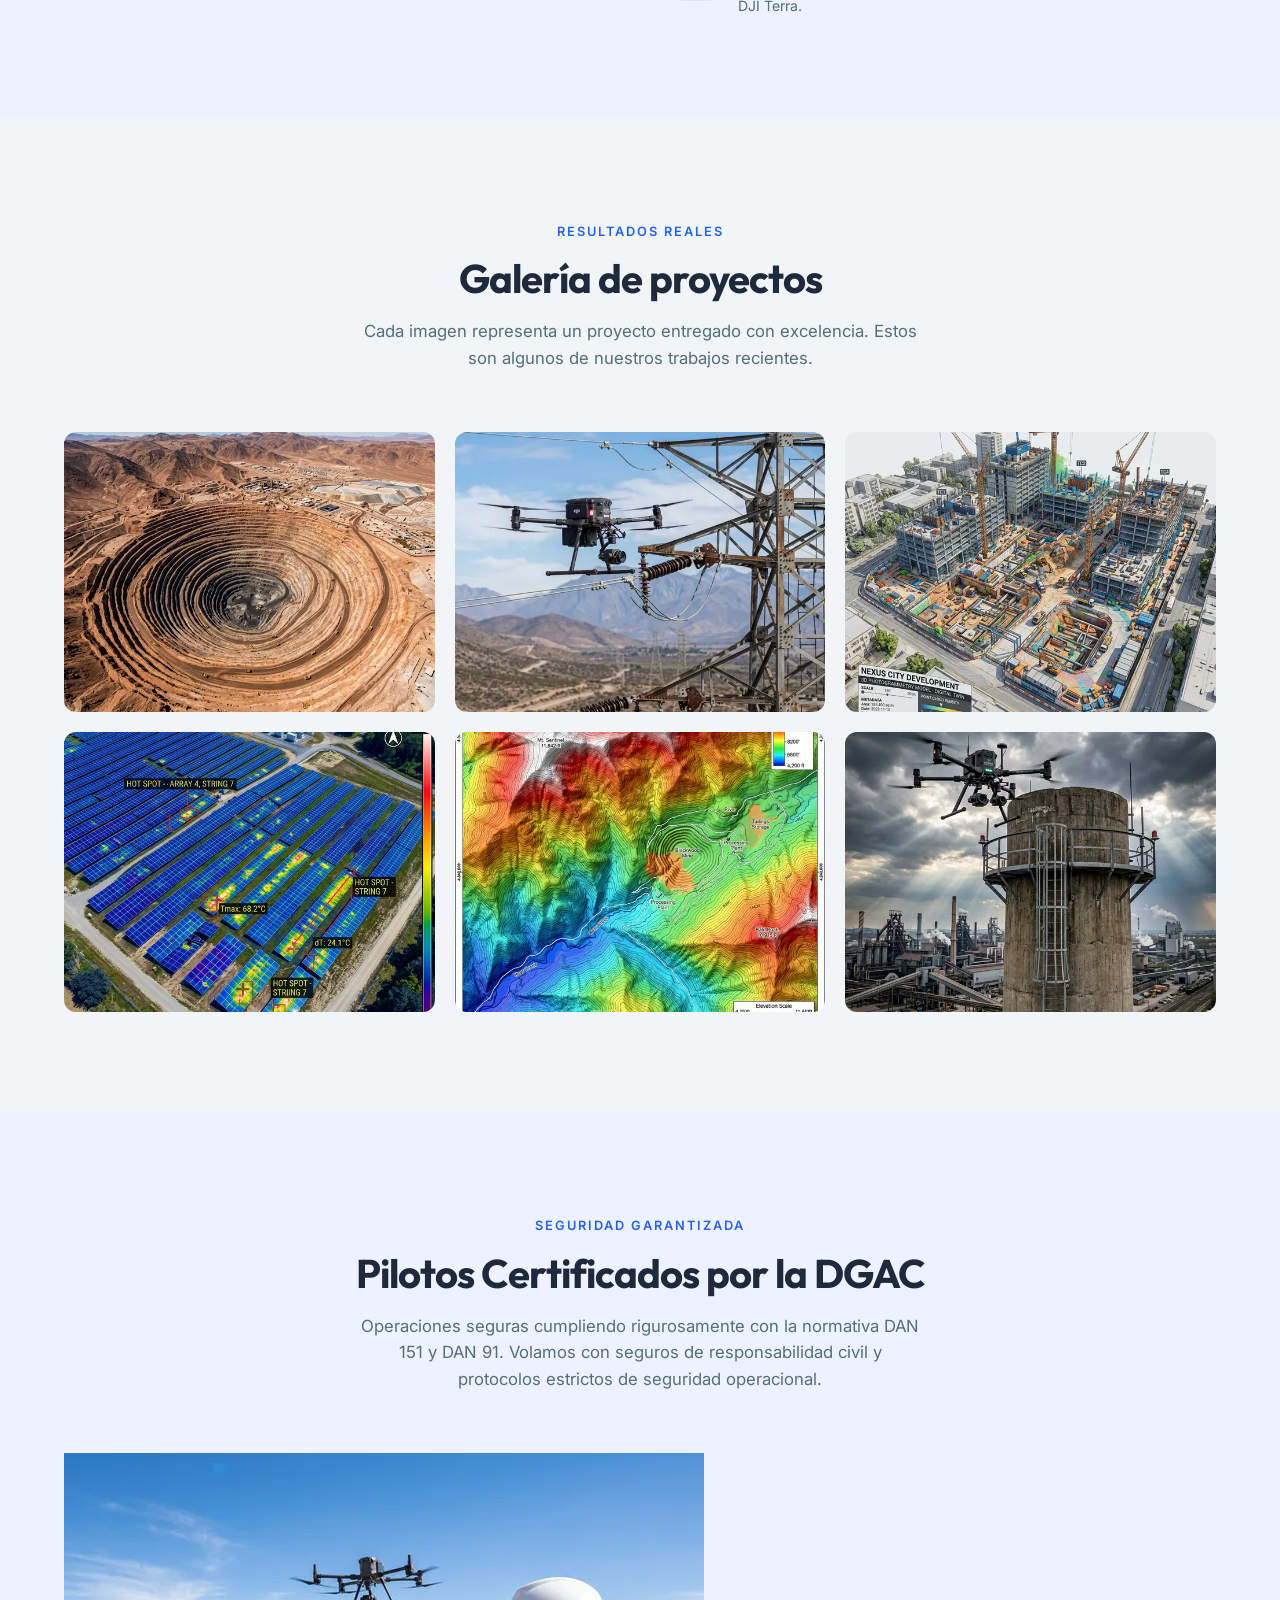
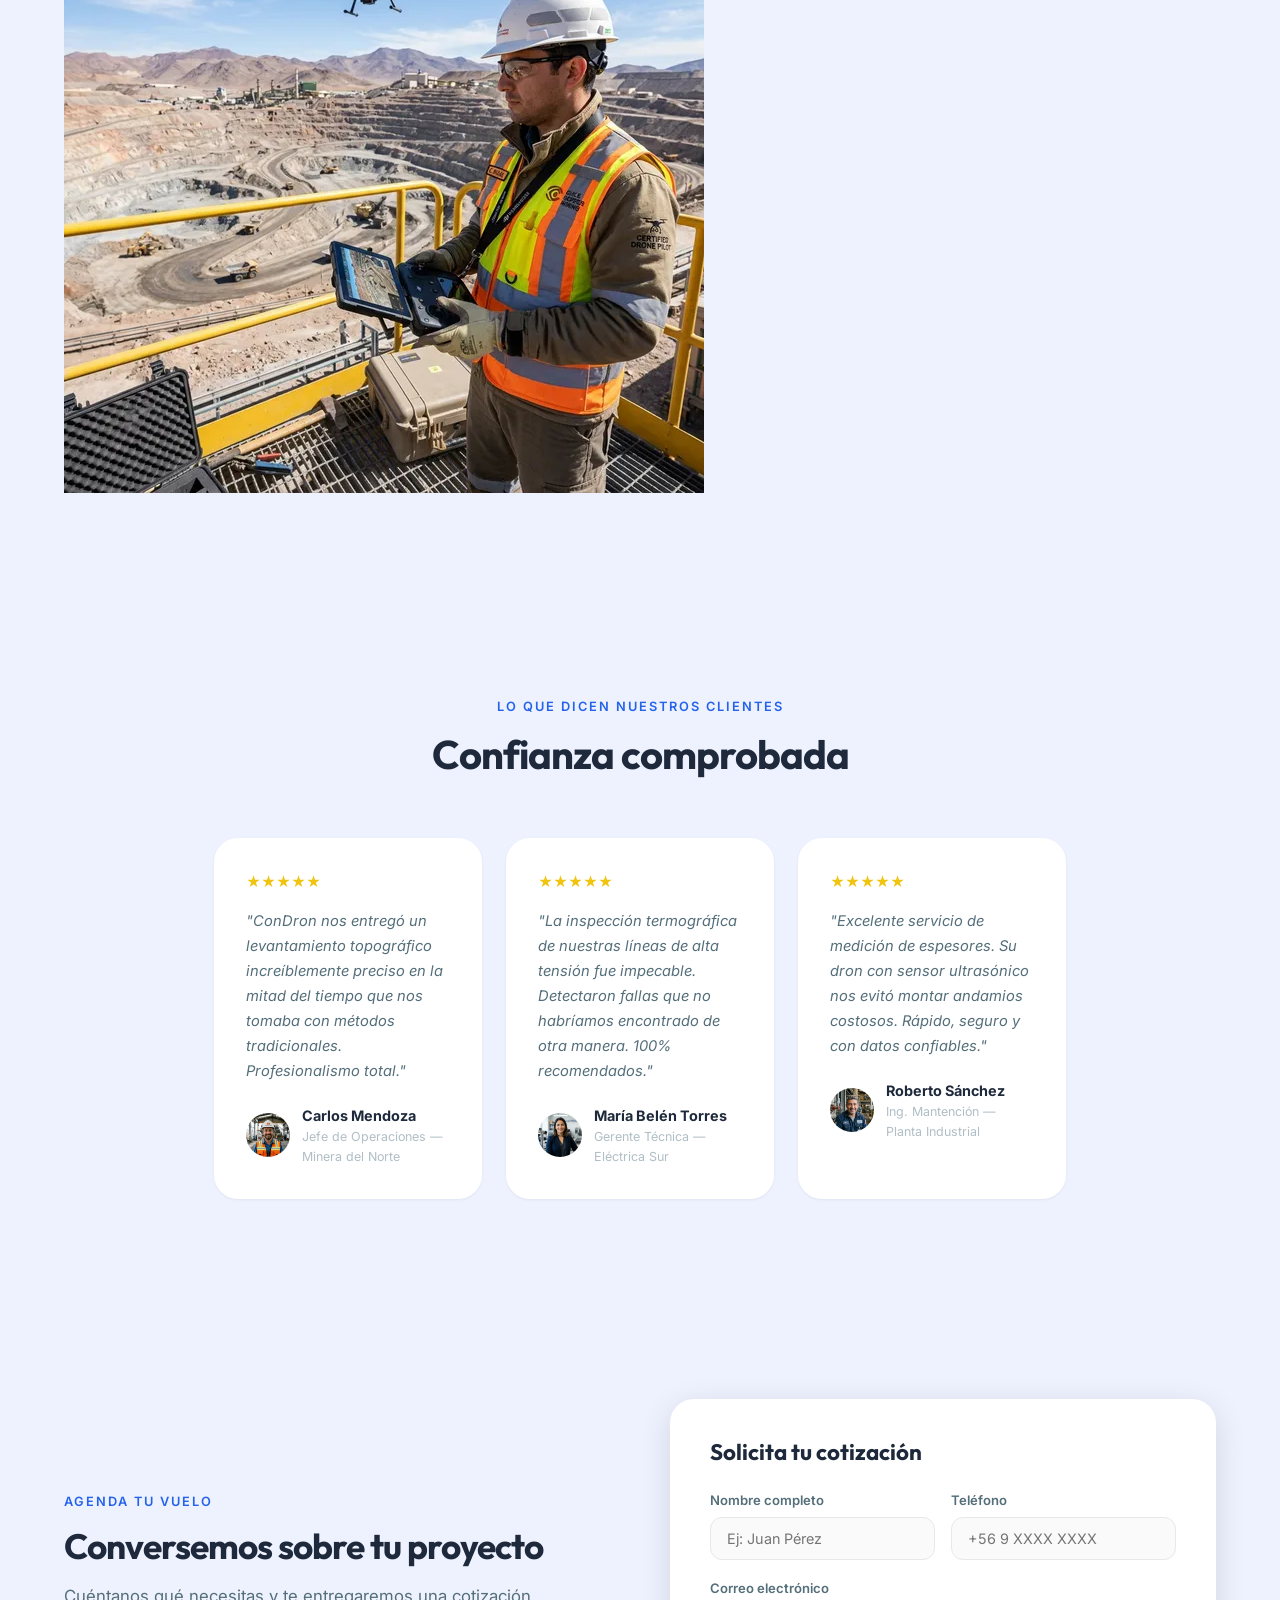
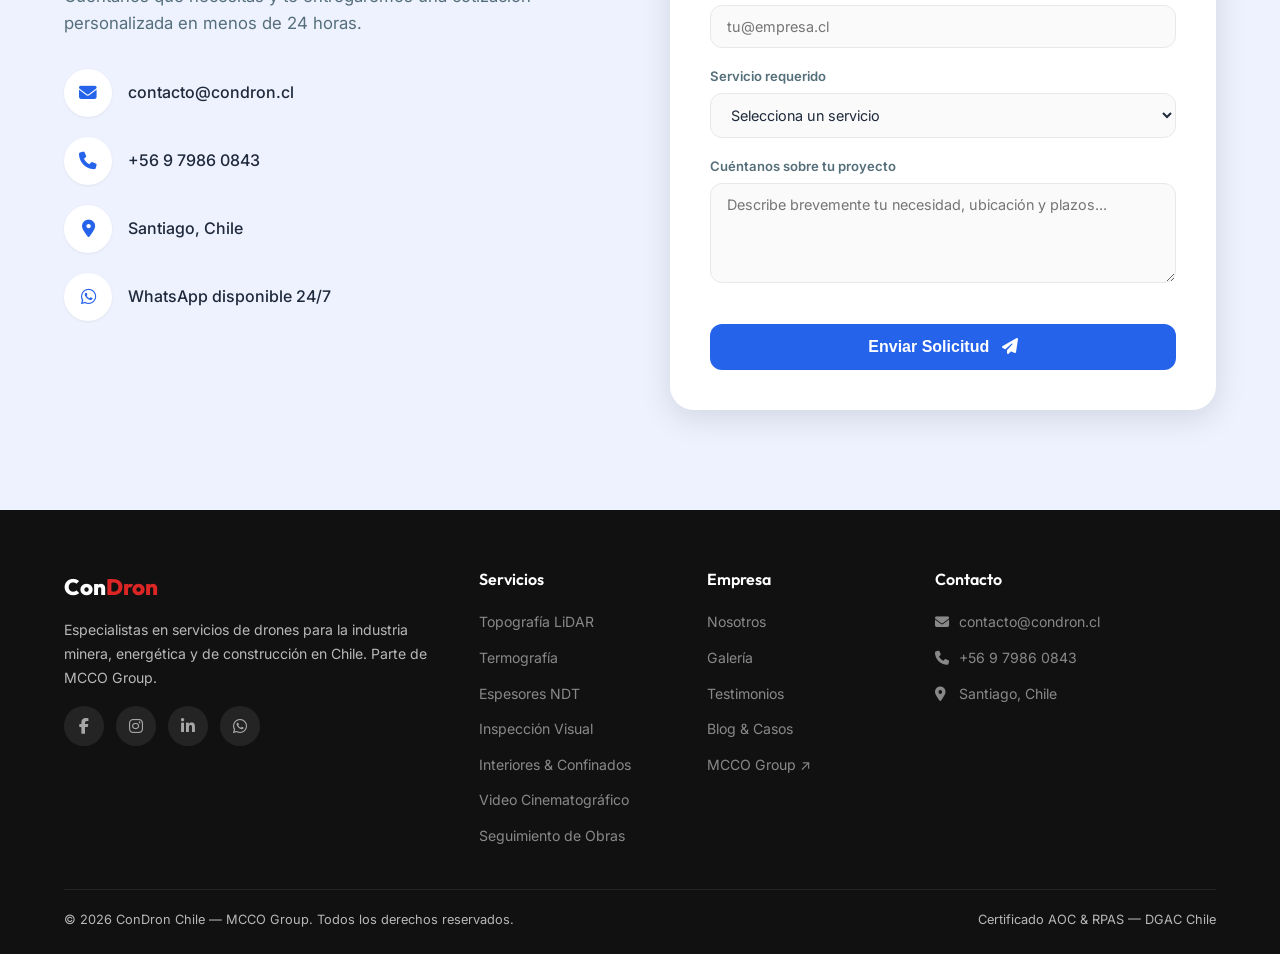
==== commit 0a4b129d: "feat(growth): Phase 4 - blog cases, GA4, email routing, updated sitemap" ====
--- a/index.html
+++ b/index.html
@@ -9,6 +9,16 @@
     <link rel="preconnect" href="https://fonts.googleapis.com" crossorigin>
     <link rel="preconnect" href="https://fonts.gstatic.com" crossorigin>
     <link rel="preconnect" href="https://cdnjs.cloudflare.com" crossorigin>
+
+    <!-- Google Analytics 4 -->
+    <script async src="https://www.googletagmanager.com/gtag/js?id=YOUR_GA4_MEASUREMENT_ID"></script>
+    <script>
+        window.dataLayer = window.dataLayer || [];
+        function gtag() { dataLayer.push(arguments); }
+        gtag('js', new Date());
+        gtag('config', 'YOUR_GA4_MEASUREMENT_ID');
+    </script>
+
     <title>ConDron | Servicios Profesionales de Drones en Chile - Inspección, Fotogrametría y Topografía</title>
     <meta name="description"
         content="Especialistas en servicios de drones profesionales en Chile. Servicios DGAC. Fotogrametría, topografía LiDAR, termografía industrial y medición de espesores NDT. Cotiza tu inspección.">
@@ -83,6 +93,7 @@
                 <li><a href="#nosotros">Nosotros</a></li>
                 <li><a href="#galeria">Galería</a></li>
                 <li><a href="#testimonios">Testimonios</a></li>
+                <li><a href="/blog/">Blog</a></li>
                 <li><a href="#contacto" class="btn-cta">Agendar Vuelo <i class="fa-solid fa-arrow-right"></i></a></li>
             </ul>
             <button class="menu-toggle" id="menuToggle" aria-label="Menú">
@@ -668,7 +679,7 @@
                 <div class="contact-list">
                     <div class="contact-list-item">
                         <div class="contact-list-icon"><i class="fa-solid fa-envelope"></i></div>
-                        <span>mcabrera@mccocopper.cl</span>
+                        <span>contacto@condron.cl</span>
                     </div>
                     <div class="contact-list-item">
                         <div class="contact-list-icon"><i class="fa-solid fa-phone"></i></div>
@@ -1072,14 +1083,15 @@
                         <li><a href="#nosotros">Nosotros</a></li>
                         <li><a href="#galeria">Galería</a></li>
                         <li><a href="#testimonios">Testimonios</a></li>
+                        <li><a href="/blog/">Blog & Casos</a></li>
                         <li><a href="https://www.mcco.cl/" target="_blank">MCCO Group ↗</a></li>
                     </ul>
                 </div>
                 <div>
                     <h5>Contacto</h5>
                     <ul class="footer-links">
-                        <li><a href="mailto:mcabrera@mccocopper.cl"><i class="fa-solid fa-envelope"
-                                    style="width:20px;"></i> mcabrera@mccocopper.cl</a></li>
+                        <li><a href="mailto:contacto@condron.cl"><i class="fa-solid fa-envelope"
+                                    style="width:20px;"></i> contacto@condron.cl</a></li>
                         <li><a href="tel:+56979860843"><i class="fa-solid fa-phone" style="width:20px;"></i> +56 9 7986
                                 0843</a></li>
                         <li><a href="#"><i class="fa-solid fa-location-dot" style="width:20px;"></i> Santiago, Chile</a>
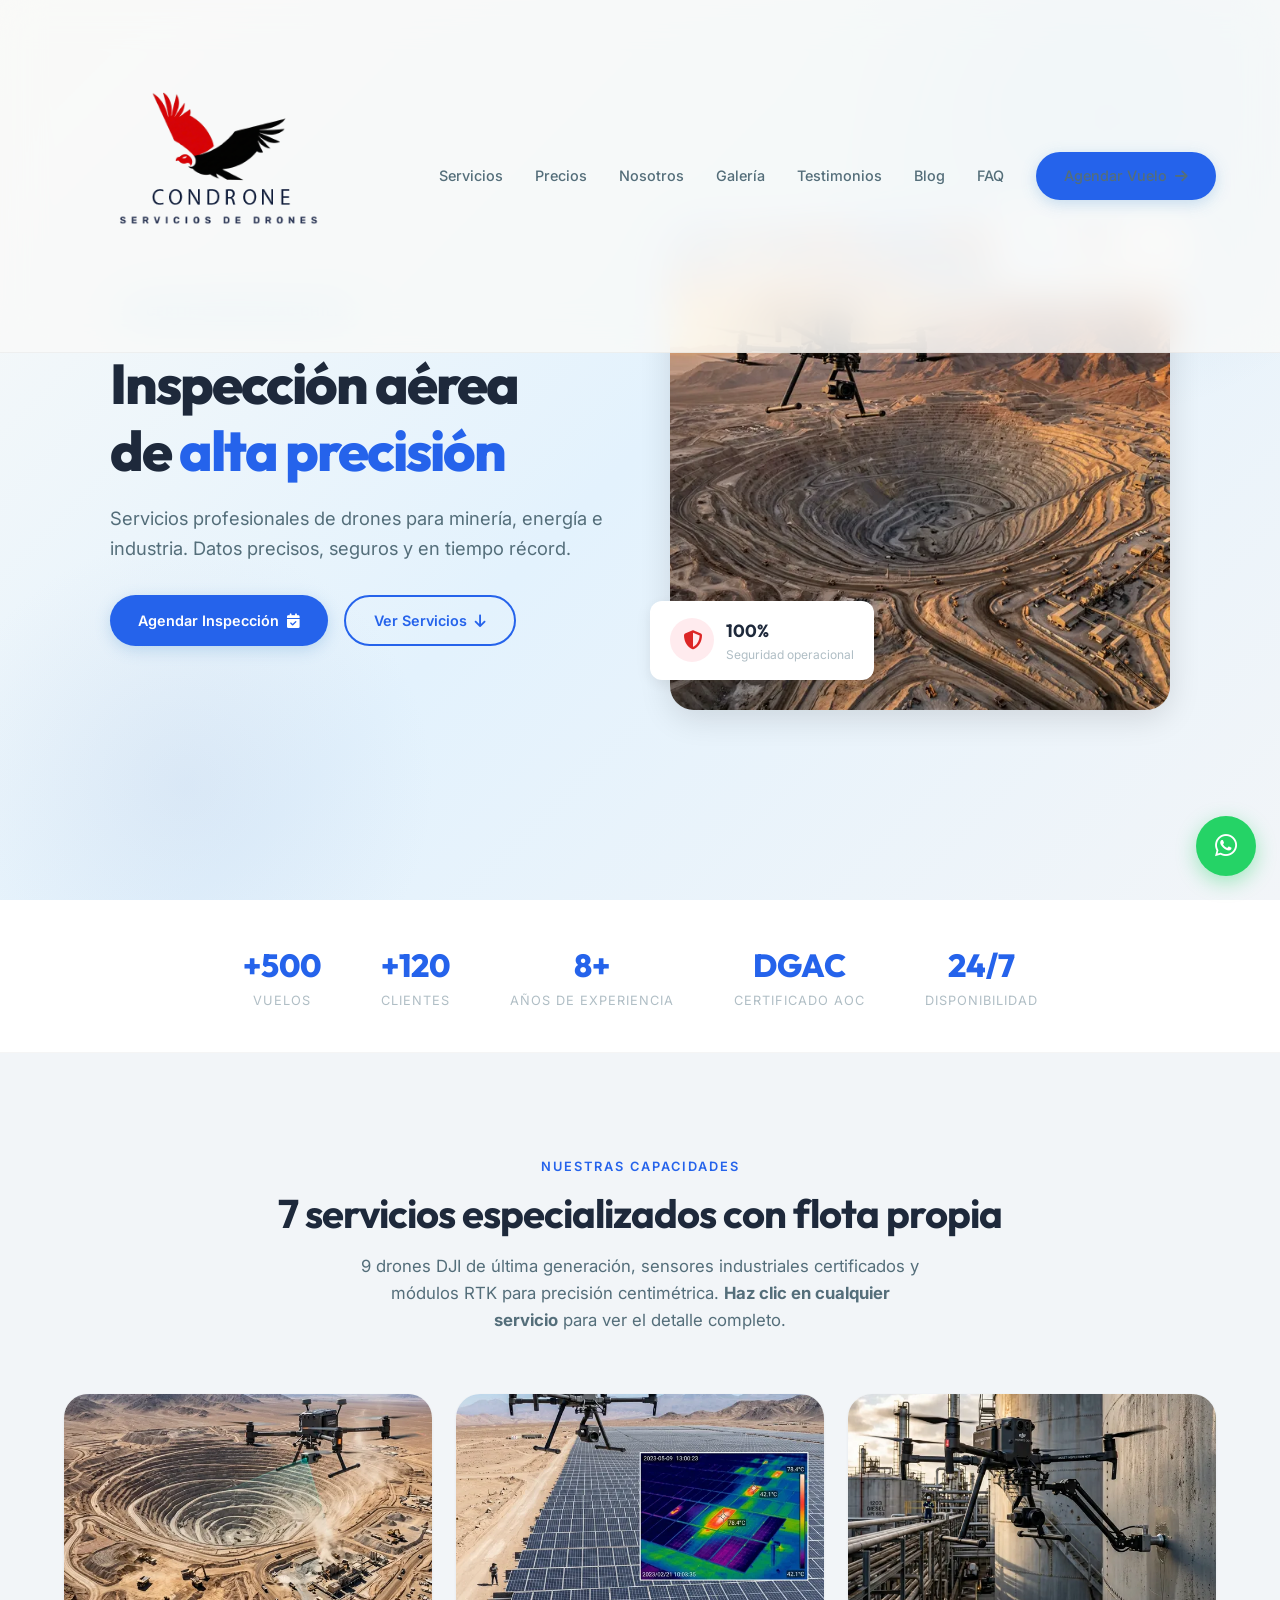
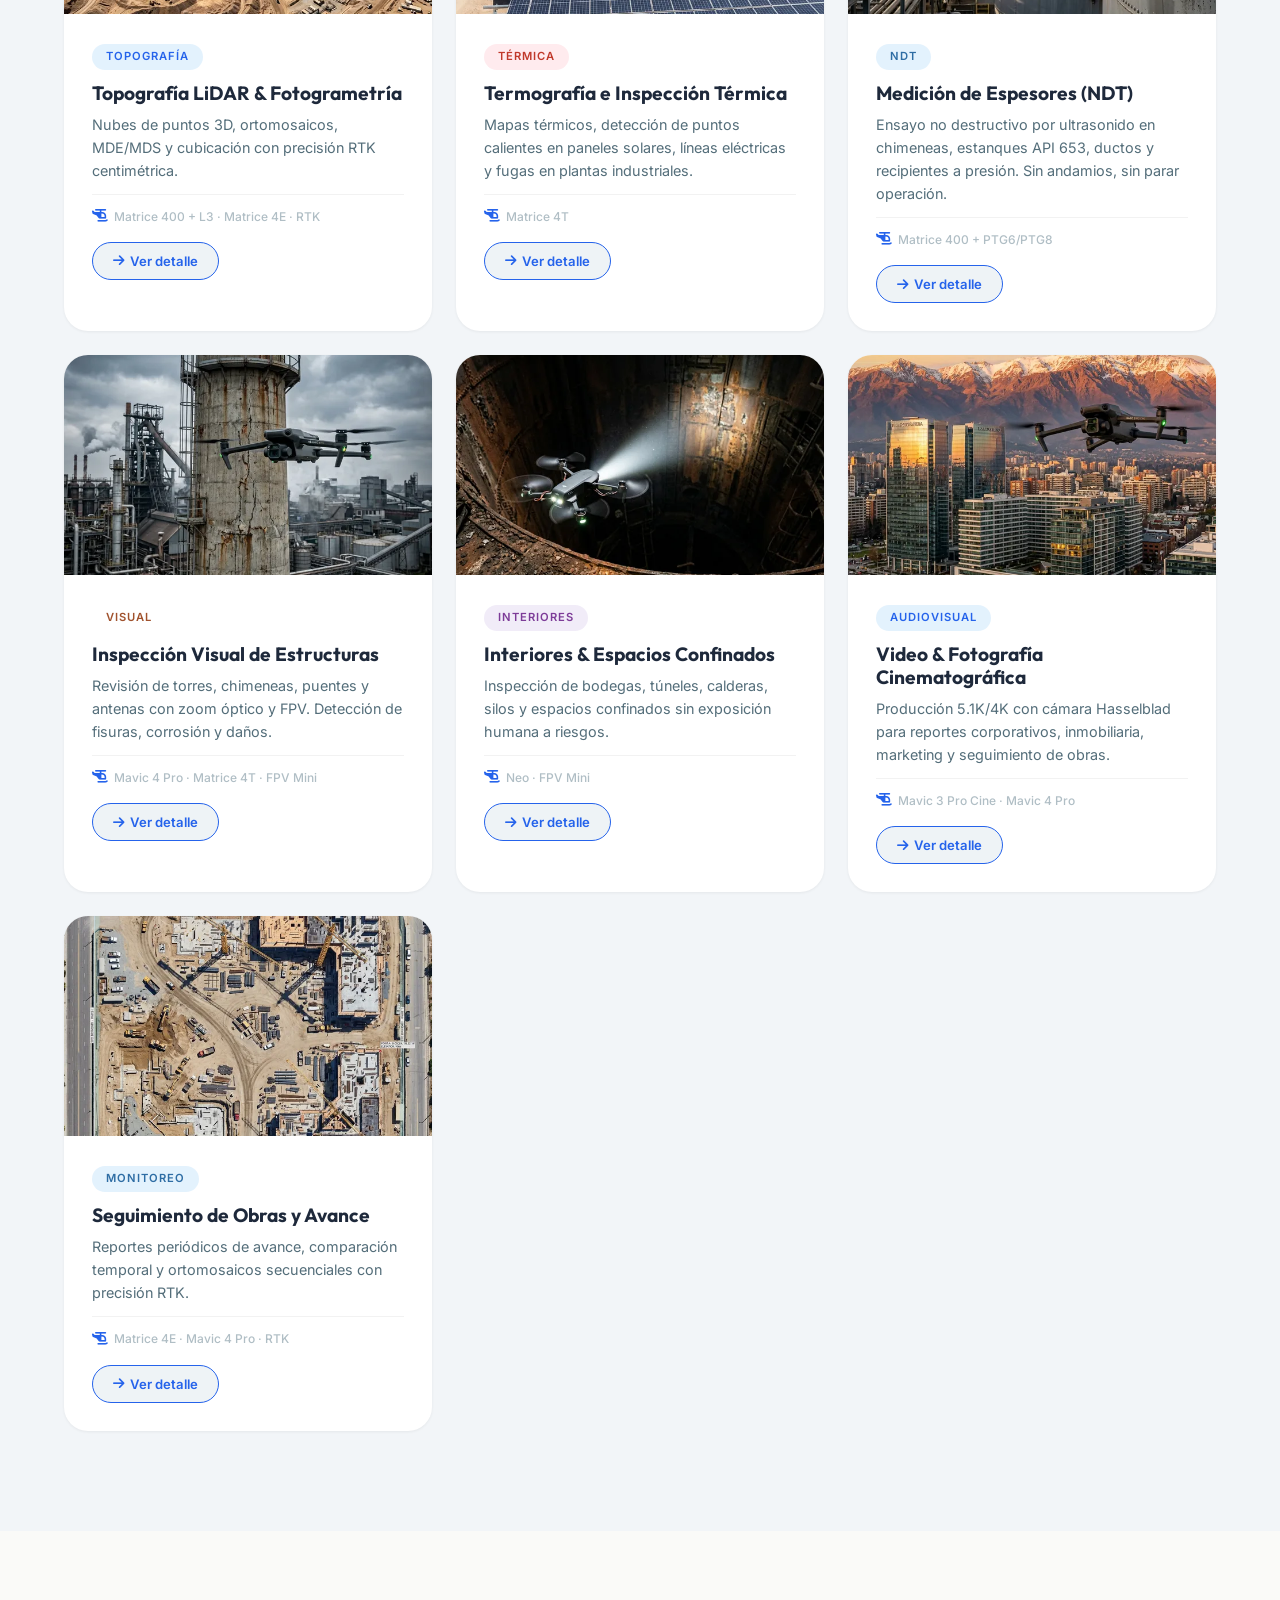
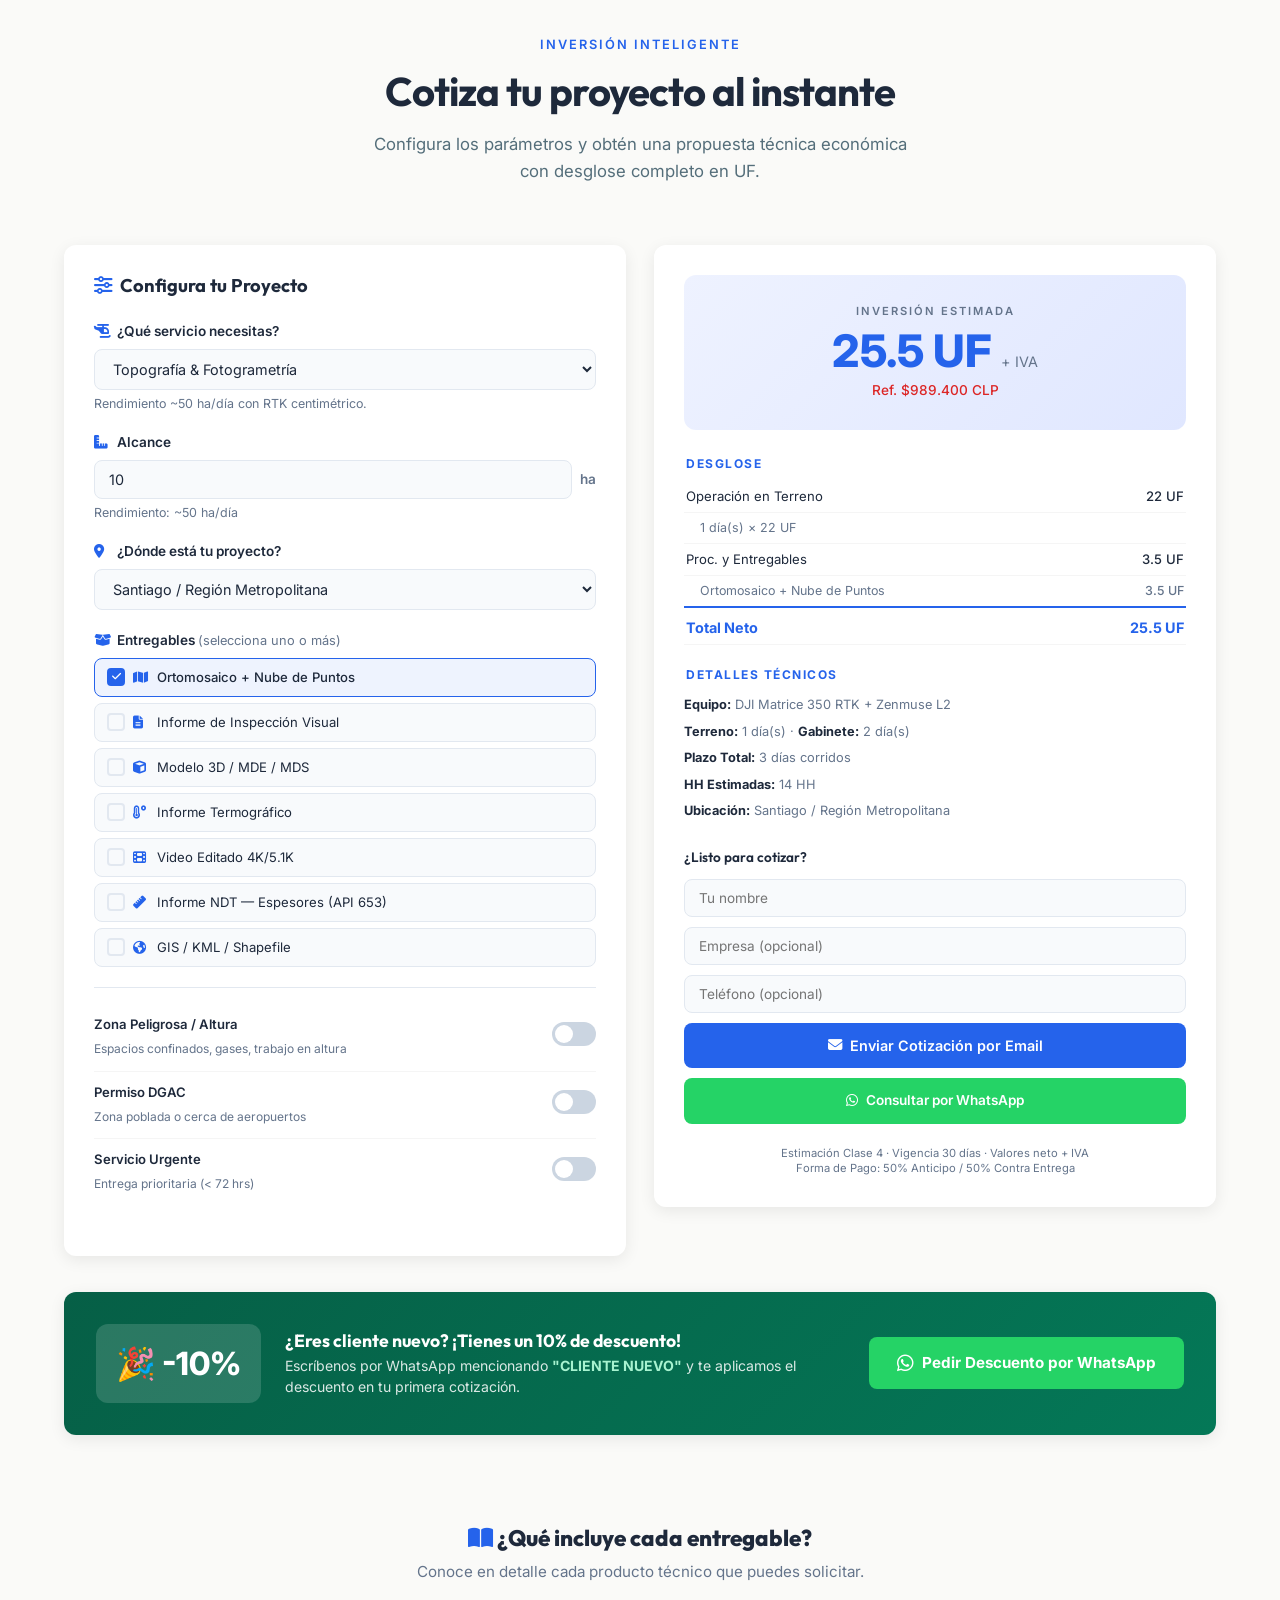
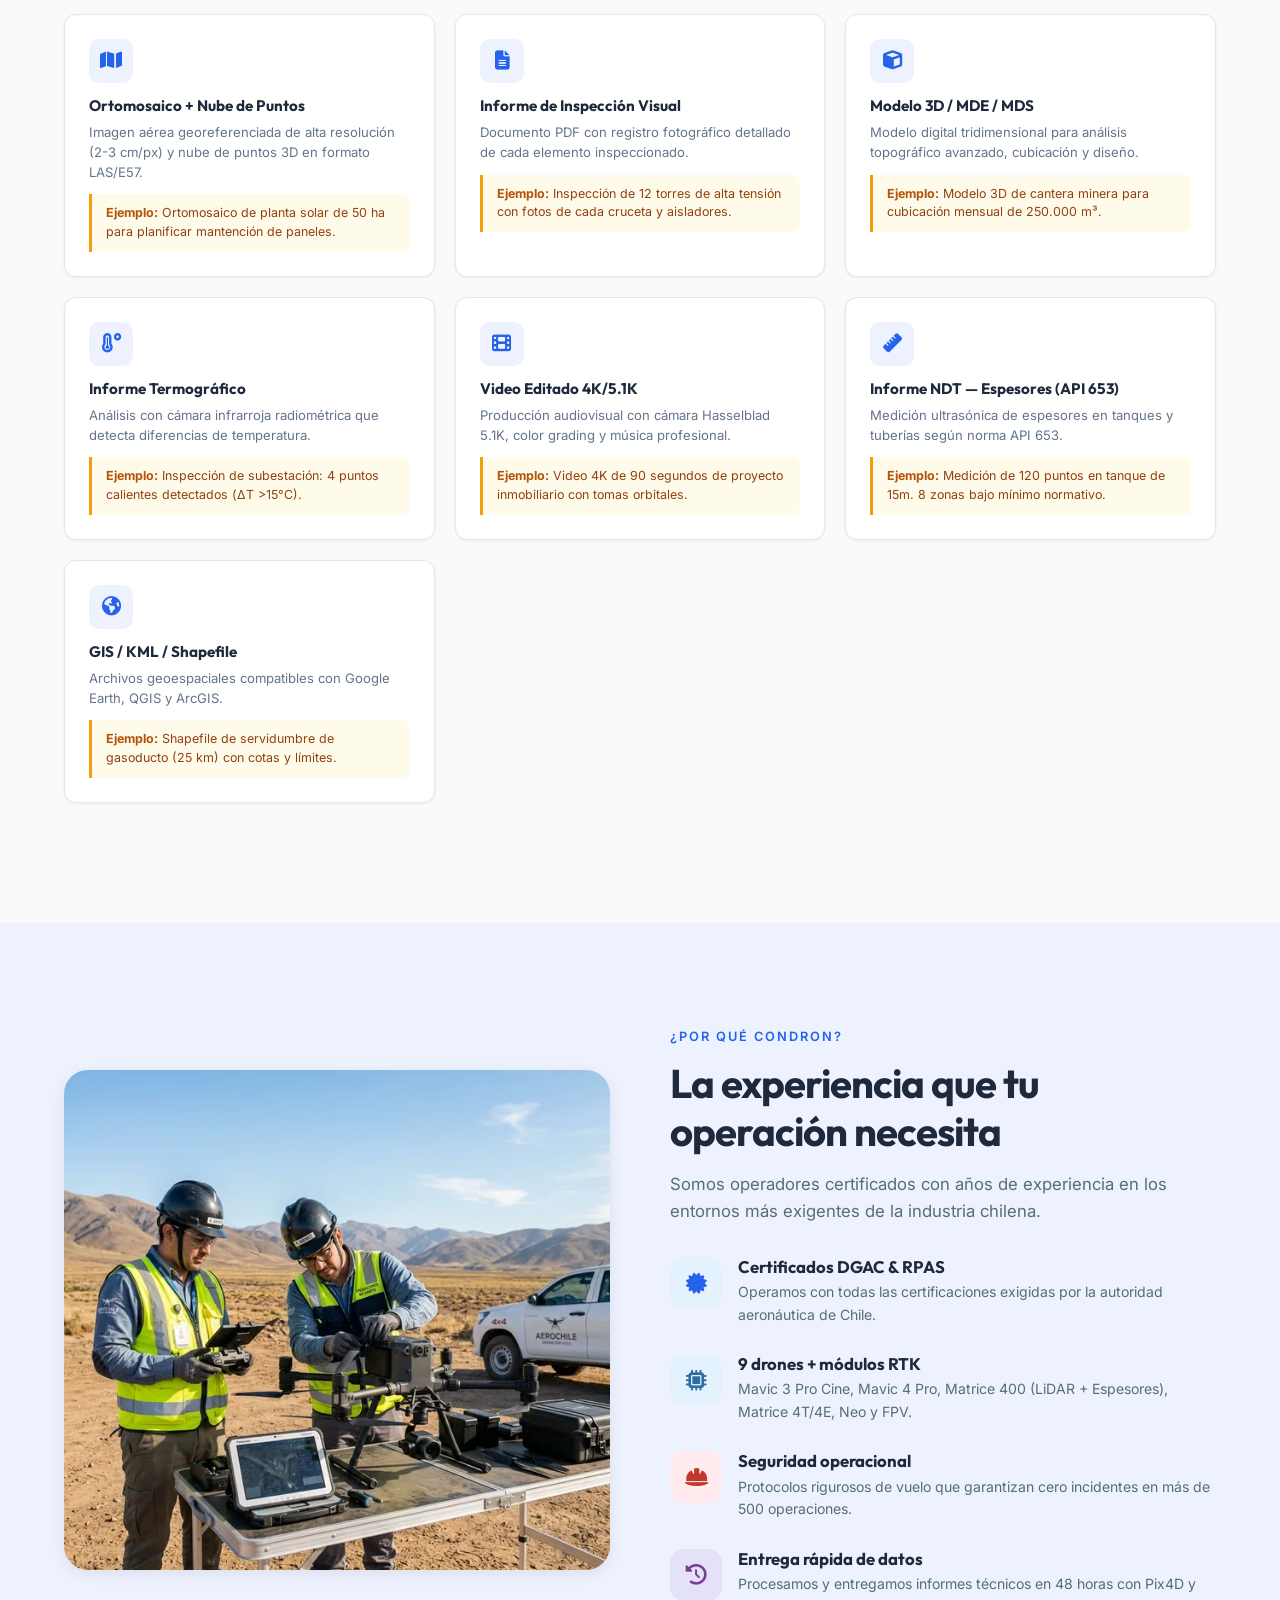
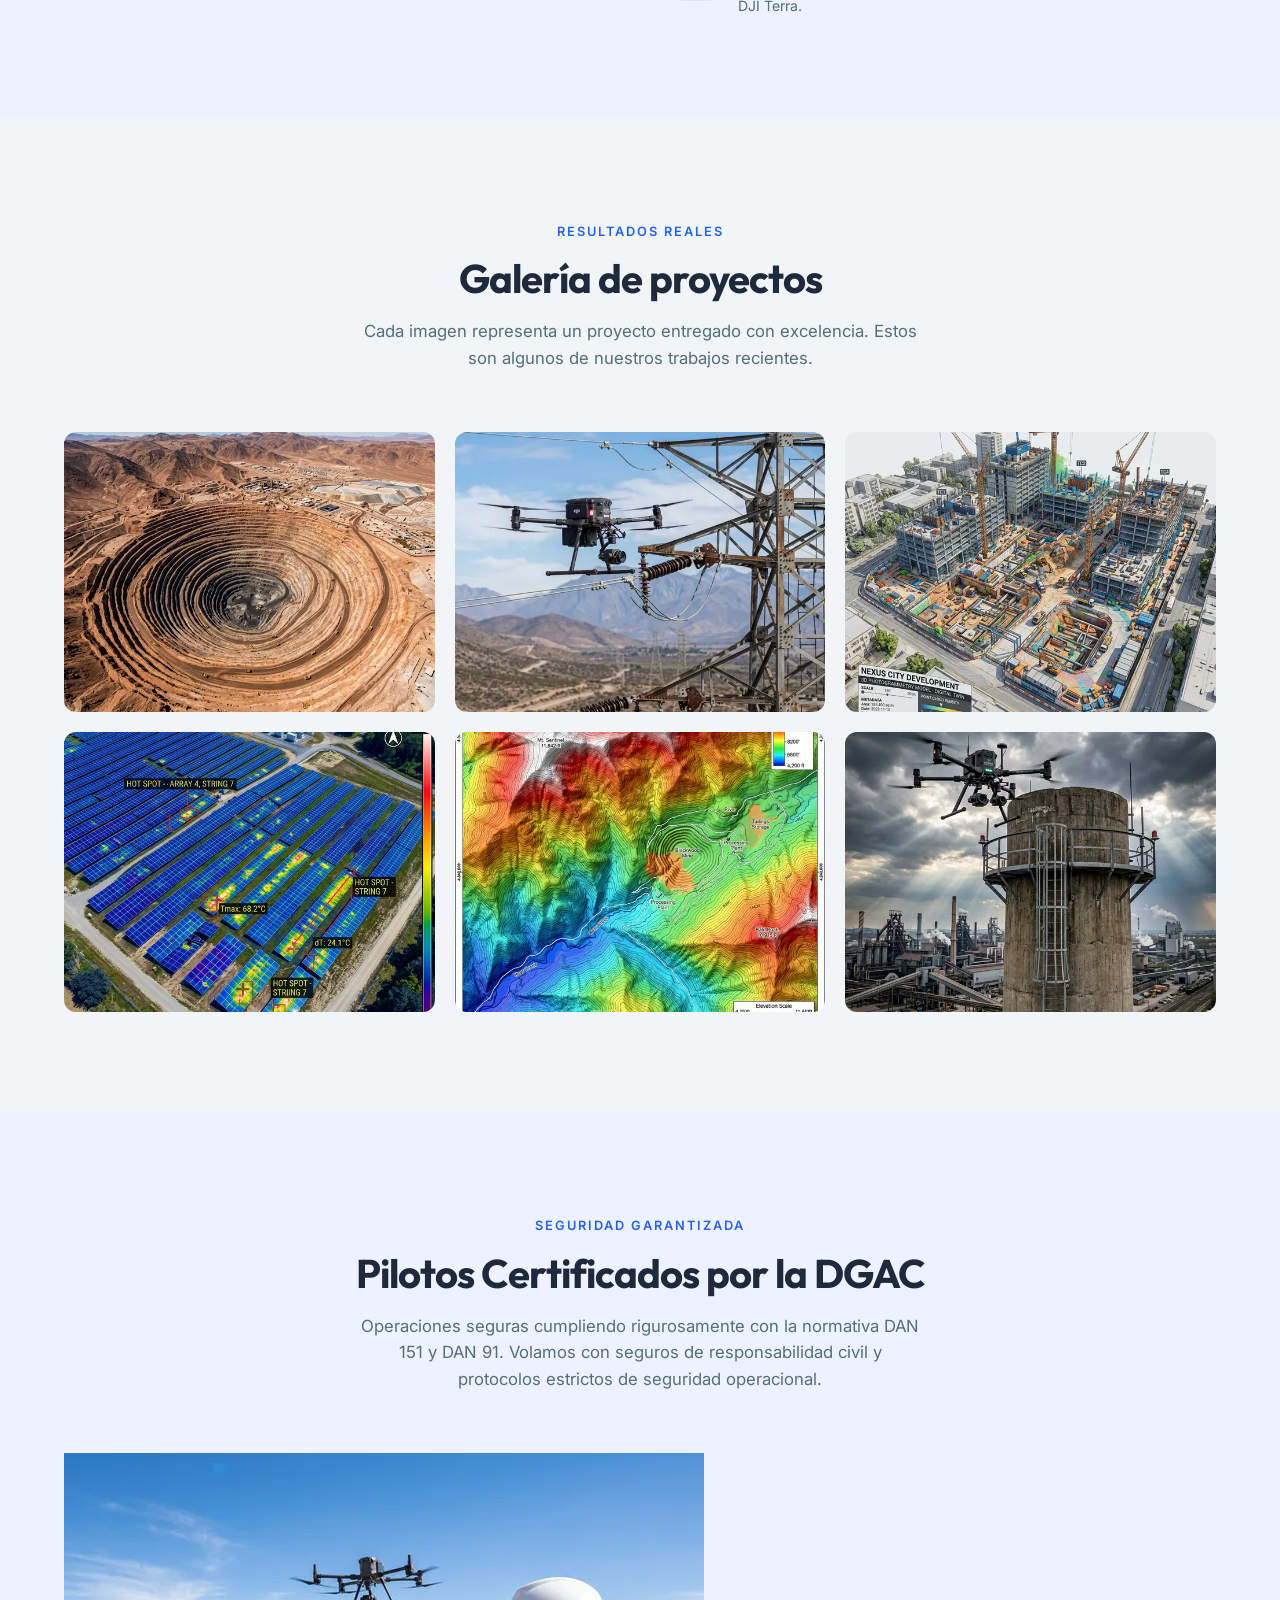
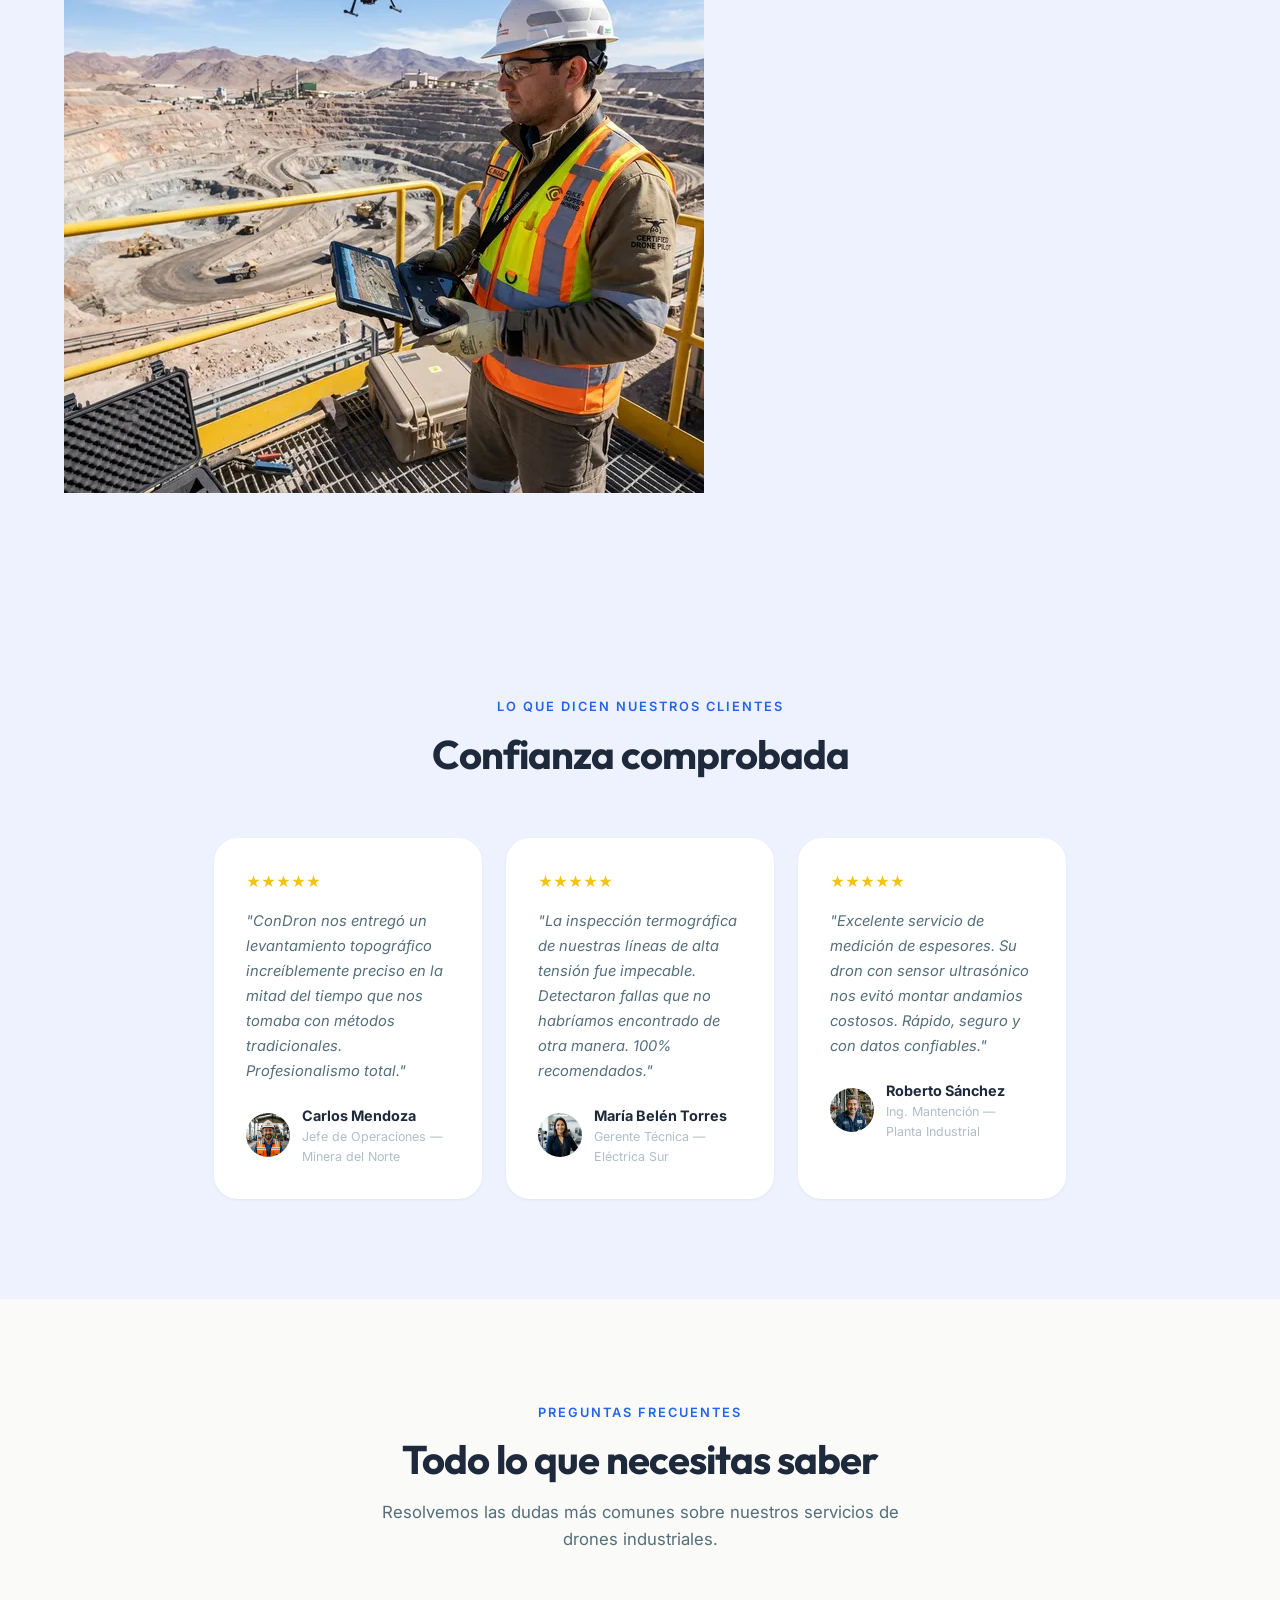
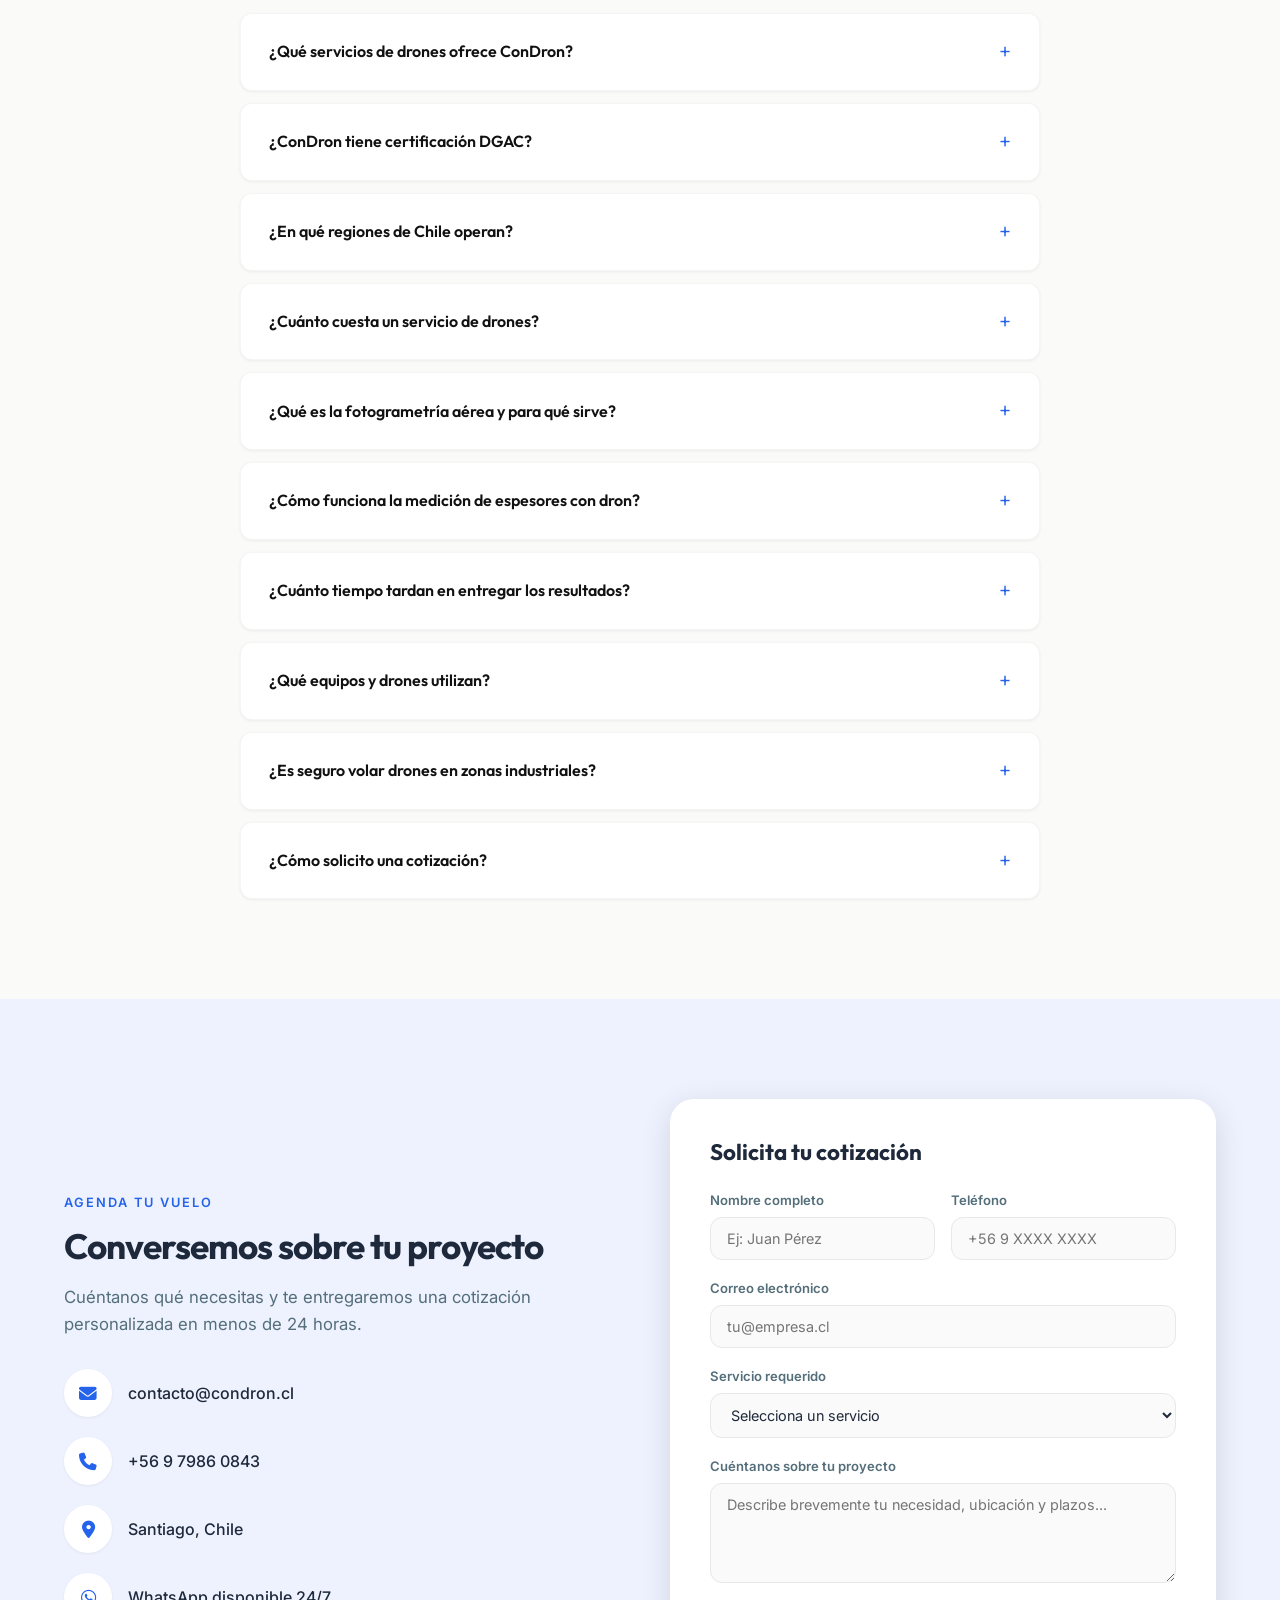
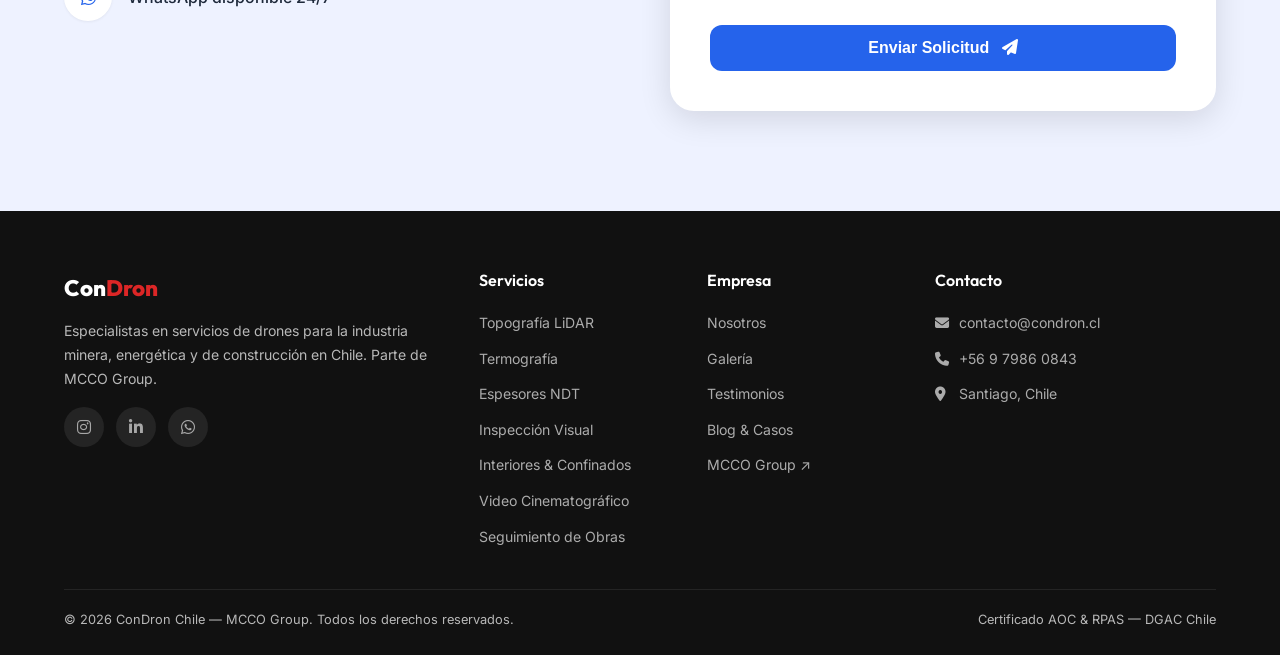
==== commit dd7a0814: "feat(seo): add FAQ section, shorten title, fix sameAs and footer social links" ====
--- a/index.html
+++ b/index.html
@@ -10,16 +10,8 @@
     <link rel="preconnect" href="https://fonts.gstatic.com" crossorigin>
     <link rel="preconnect" href="https://cdnjs.cloudflare.com" crossorigin>
 
-    <!-- Google Analytics 4 -->
-    <script async src="https://www.googletagmanager.com/gtag/js?id=YOUR_GA4_MEASUREMENT_ID"></script>
-    <script>
-        window.dataLayer = window.dataLayer || [];
-        function gtag() { dataLayer.push(arguments); }
-        gtag('js', new Date());
-        gtag('config', 'YOUR_GA4_MEASUREMENT_ID');
-    </script>
-
-    <title>ConDron | Servicios Profesionales de Drones en Chile - Inspección, Fotogrametría y Topografía</title>
+
+    <title>ConDron Chile | Drones Industriales — Inspección y Fotogrametría</title>
     <meta name="description"
         content="Especialistas en servicios de drones profesionales en Chile. Servicios DGAC. Fotogrametría, topografía LiDAR, termografía industrial y medición de espesores NDT. Cotiza tu inspección.">
     <meta name="keywords"
@@ -68,7 +60,10 @@
       "priceRange": "$$",
       "description": "Servicios de drones para fotogrametría aérea, inspección industrial, topografía y termografía en Chile.",
       "sameAs": [
-        "https://www.mcco.cl/"
+        "https://www.mcco.cl/",
+        "https://www.instagram.com/condronchile",
+        "https://www.linkedin.com/company/mccogroup",
+        "https://wa.me/56979860843"
       ]
     }
     </script>
@@ -82,6 +77,9 @@
 </head>
 
 <body>
+
+    <!-- SKIP TO CONTENT -->
+    <a href="#servicios" class="skip-link">Saltar al contenido</a>
 
     <!-- NAVBAR -->
     <nav class="navbar" id="navbar">
@@ -94,6 +92,7 @@
                 <li><a href="#galeria">Galería</a></li>
                 <li><a href="#testimonios">Testimonios</a></li>
                 <li><a href="/blog/">Blog</a></li>
+                <li><a href="#faq">FAQ</a></li>
                 <li><a href="#contacto" class="btn-cta">Agendar Vuelo <i class="fa-solid fa-arrow-right"></i></a></li>
             </ul>
             <button class="menu-toggle" id="menuToggle" aria-label="Menú">
@@ -101,6 +100,8 @@
             </button>
         </div>
     </nav>
+
+    <main>
 
     <!-- HERO -->
     <section class="hero">
@@ -668,6 +669,79 @@
         </div>
     </section>
 
+    <!-- FAQ -->
+    <section class="section faq" id="faq">
+        <div class="container">
+            <div class="section-header">
+                <span class="section-label">Preguntas frecuentes</span>
+                <h2 class="section-heading">Todo lo que necesitas saber</h2>
+                <p class="section-desc">Resolvemos las dudas más comunes sobre nuestros servicios de drones industriales.</p>
+            </div>
+            <div class="faq-list">
+                <details class="faq-item">
+                    <summary class="faq-question">¿Qué servicios de drones ofrece ConDron?</summary>
+                    <div class="faq-answer">
+                        <p>ConDron ofrece 7 servicios especializados: topografía LiDAR y fotogrametría, termografía e inspección térmica, medición de espesores NDT (API 653), inspección visual de estructuras, interiores y espacios confinados, video y fotografía cinematográfica 5.1K/4K, y seguimiento de obras. Operamos con una flota de 9 drones DJI de última generación.</p>
+                    </div>
+                </details>
+                <details class="faq-item">
+                    <summary class="faq-question">¿ConDron tiene certificación DGAC?</summary>
+                    <div class="faq-answer">
+                        <p>Sí, ConDron opera con certificación AOC (Certificado de Operador Aéreo) y licencias RPAS otorgadas por la DGAC Chile bajo normativa DAN 151 y DAN 91. Gestionamos todos los permisos de vuelo para nuestros clientes sin costo adicional.</p>
+                    </div>
+                </details>
+                <details class="faq-item">
+                    <summary class="faq-question">¿En qué regiones de Chile operan?</summary>
+                    <div class="faq-answer">
+                        <p>Operamos en todo Chile con base en Santiago. Nuestras principales zonas de operación incluyen la Región Metropolitana, Antofagasta, Atacama, Coquimbo y Valparaíso. Hemos realizado más de 500 vuelos en proyectos mineros, energéticos e industriales a lo largo del país.</p>
+                    </div>
+                </details>
+                <details class="faq-item">
+                    <summary class="faq-question">¿Cuánto cuesta un servicio de drones?</summary>
+                    <div class="faq-answer">
+                        <p>Los precios son referenciales por jornada: Video y Fotografía 4K desde 12 UF, Fotogrametría + Inspección desde 25 UF, e Industrial (espesores NDT + termografía) desde 40 UF. Puedes usar nuestro <a href="#precios">cotizador online</a> para obtener un presupuesto personalizado al instante.</p>
+                    </div>
+                </details>
+                <details class="faq-item">
+                    <summary class="faq-question">¿Qué es la fotogrametría aérea y para qué sirve?</summary>
+                    <div class="faq-answer">
+                        <p>La fotogrametría aérea genera modelos 3D, ortomosaicos y nubes de puntos a partir de imágenes capturadas por drones. Sirve para levantamientos topográficos de alta precisión en minería, construcción e ingeniería civil. ConDron procesa los datos con Pix4D y DJI Terra con precisión RTK centimétrica.</p>
+                    </div>
+                </details>
+                <details class="faq-item">
+                    <summary class="faq-question">¿Cómo funciona la medición de espesores con dron?</summary>
+                    <div class="faq-answer">
+                        <p>Utilizamos drones DJI Matrice 400 equipados con sensores ultrasónicos PTG6/PTG8 que se posan sobre estructuras metálicas (chimeneas, estanques API 653, tuberías) para medir el grosor del material según norma API 653. Esto elimina la necesidad de andamios, reduce costos y riesgos operacionales.</p>
+                    </div>
+                </details>
+                <details class="faq-item">
+                    <summary class="faq-question">¿Cuánto tiempo tardan en entregar los resultados?</summary>
+                    <div class="faq-answer">
+                        <p>Para video y fotografía, la entrega es en 48 horas. Para fotogrametría, inspección profesional e informes NDT, entregamos resultados completos en 48 a 72 horas. En servicios urgentes podemos entregar en menos de 72 horas con recargo.</p>
+                    </div>
+                </details>
+                <details class="faq-item">
+                    <summary class="faq-question">¿Qué equipos y drones utilizan?</summary>
+                    <div class="faq-answer">
+                        <p>Operamos con 9 drones DJI: Matrice 400 (LiDAR L3 + NDT PTG6/PTG8), Matrice 4T (cámara térmica 640×512), Matrice 4E (fotogrametría 56MP), Mavic 4 Pro (visual), Mavic 3 Pro Cine (Hasselblad 5.1K), DJI Neo (interiores) y FPV Mini (espacios confinados). Todos con módulos RTK disponibles.</p>
+                    </div>
+                </details>
+                <details class="faq-item">
+                    <summary class="faq-question">¿Es seguro volar drones en zonas industriales?</summary>
+                    <div class="faq-answer">
+                        <p>Sí, ConDron mantiene un récord de 100% de seguridad operacional en más de 500 vuelos. Operamos bajo protocolos rigurosos, certificación DGAC vigente, seguros de responsabilidad civil y análisis de riesgo previo a cada operación.</p>
+                    </div>
+                </details>
+                <details class="faq-item">
+                    <summary class="faq-question">¿Cómo solicito una cotización?</summary>
+                    <div class="faq-answer">
+                        <p>Puedes usar nuestro <a href="#precios">cotizador online</a>, completar el <a href="#contacto">formulario de contacto</a>, escribirnos a contacto@condron.cl, llamar al +56 9 7986 0843 o contactarnos por <a href="https://wa.me/56979860843" target="_blank">WhatsApp</a> disponible 24/7.</p>
+                    </div>
+                </details>
+            </div>
+        </div>
+    </section>
+
     <!-- CONTACTO / AGENDAR -->
     <section class="section contact-section" id="contacto">
         <div class="container">
@@ -697,7 +771,8 @@
             </div>
             <div class="contact-form">
                 <h3>Solicita tu cotización</h3>
-                <form id="contactForm" tool-name="solicitar_cotizacion_condron"
+                <form id="contactForm" role="form" aria-label="Solicitar cotización de servicio de drones"
+                    tool-name="solicitar_cotizacion_condron"
                     tool-description="Envía una solicitud de cotización para servicios de drones de ConDron Chile. Requiere nombre completo, teléfono, email, tipo de servicio y descripción del proyecto. Genera un mensaje de WhatsApp directo al equipo comercial."
                     autosubmit>
                     <div class="form-row">
@@ -736,7 +811,8 @@
 
                     <!-- Cloudflare Turnstile (anti-spam) -->
                     <div class="turnstile-wrapper">
-                        <div class="cf-turnstile" data-sitekey="YOUR_SITE_KEY" data-theme="light" data-language="es">
+                        <div class="cf-turnstile" data-sitekey="0x4AAAAAAClyaxTUDwNo4Mkx" data-theme="light"
+                            data-language="es">
                         </div>
                     </div>
 
@@ -1059,10 +1135,9 @@
                     <p>Especialistas en servicios de drones para la industria minera, energética y de construcción en
                         Chile. Parte de MCCO Group.</p>
                     <div class="footer-social">
-                        <a href="#" aria-label="Facebook"><i class="fa-brands fa-facebook-f"></i></a>
-                        <a href="#" aria-label="Instagram"><i class="fa-brands fa-instagram"></i></a>
-                        <a href="#" aria-label="LinkedIn"><i class="fa-brands fa-linkedin-in"></i></a>
-                        <a href="#" aria-label="WhatsApp"><i class="fa-brands fa-whatsapp"></i></a>
+                        <a href="https://www.instagram.com/condronchile" target="_blank" aria-label="Instagram"><i class="fa-brands fa-instagram"></i></a>
+                        <a href="https://www.linkedin.com/company/mccogroup" target="_blank" aria-label="LinkedIn"><i class="fa-brands fa-linkedin-in"></i></a>
+                        <a href="https://wa.me/56979860843" target="_blank" aria-label="WhatsApp"><i class="fa-brands fa-whatsapp"></i></a>
                     </div>
                 </div>
                 <div>
@@ -1106,6 +1181,8 @@
         </div>
     </footer>
 
+    </main>
+
     <!-- WHATSAPP FLOTANTE -->
     <a href="https://wa.me/56979860843?text=Hola%2C%20me%20interesa%20cotizar%20un%20servicio%20de%20drones"
         target="_blank" class="whatsapp-float" aria-label="Contactar por WhatsApp">
@@ -1225,9 +1302,6 @@
         });
     </script>
 
-    <!-- Cloudflare Web Analytics -->
-    <script defer src='https://static.cloudflareinsights.com/beacon.min.js'
-        data-cf-beacon='{"token": "YOUR_CF_ANALYTICS_TOKEN"}'></script>
 
 </body>
 
--- a/styles.css
+++ b/styles.css
@@ -1149,7 +1149,7 @@
 
 .footer-links a {
   font-size: 0.88rem;
-  color: rgba(255, 255, 255, 0.5);
+  color: rgba(255, 255, 255, 0.65);
 }
 
 .footer-links a:hover {
@@ -1213,6 +1213,127 @@
 .whatsapp-float:hover {
   transform: scale(1.1);
   box-shadow: 0 8px 30px rgba(37, 211, 102, 0.5);
+}
+
+/* ---------- SKIP LINK ---------- */
+.skip-link {
+  position: absolute;
+  top: -100%;
+  left: 16px;
+  z-index: 10000;
+  padding: 12px 24px;
+  background: var(--cta);
+  color: var(--white);
+  border-radius: 0 0 12px 12px;
+  font-weight: 600;
+  font-size: 0.9rem;
+  transition: top 0.3s ease;
+}
+
+.skip-link:focus {
+  top: 0;
+  color: var(--white);
+}
+
+/* ---------- FOCUS VISIBLE ---------- */
+*:focus-visible {
+  outline: 2px solid var(--cta);
+  outline-offset: 2px;
+}
+
+.form-group input:focus-visible,
+.form-group select:focus-visible,
+.form-group textarea:focus-visible {
+  outline: none;
+  border-color: var(--cta);
+  box-shadow: 0 0 0 4px var(--cta-light);
+}
+
+/* ---------- FAQ ---------- */
+.faq {
+  background: var(--bg-main);
+}
+
+.faq-list {
+  max-width: 800px;
+  margin: 0 auto;
+  display: flex;
+  flex-direction: column;
+  gap: 12px;
+}
+
+.faq-item {
+  background: var(--white);
+  border-radius: var(--radius);
+  box-shadow: var(--shadow-sm);
+  overflow: hidden;
+  transition: var(--transition);
+  border: 1px solid rgba(0, 0, 0, 0.04);
+}
+
+.faq-item:hover {
+  box-shadow: var(--shadow-md);
+}
+
+.faq-item[open] {
+  border-color: var(--cta);
+  box-shadow: var(--shadow-md);
+}
+
+.faq-question {
+  padding: 20px 28px;
+  font-family: 'Outfit', sans-serif;
+  font-weight: 600;
+  font-size: 1rem;
+  color: var(--text-dark);
+  cursor: pointer;
+  list-style: none;
+  display: flex;
+  align-items: center;
+  justify-content: space-between;
+  gap: 16px;
+  transition: var(--transition);
+}
+
+.faq-question::-webkit-details-marker {
+  display: none;
+}
+
+.faq-question::after {
+  content: '+';
+  font-size: 1.4rem;
+  font-weight: 300;
+  color: var(--cta);
+  flex-shrink: 0;
+  transition: transform 0.3s ease;
+}
+
+.faq-item[open] .faq-question::after {
+  content: '\2212';
+  transform: rotate(180deg);
+}
+
+.faq-item[open] .faq-question {
+  color: var(--cta);
+}
+
+.faq-answer {
+  padding: 0 28px 24px;
+}
+
+.faq-answer p {
+  font-size: 0.92rem;
+  color: var(--text-mid);
+  line-height: 1.8;
+}
+
+.faq-answer a {
+  color: var(--cta);
+  font-weight: 600;
+}
+
+.faq-answer a:hover {
+  text-decoration: underline;
 }
 
 /* ---------- RESPONSIVE ---------- */
